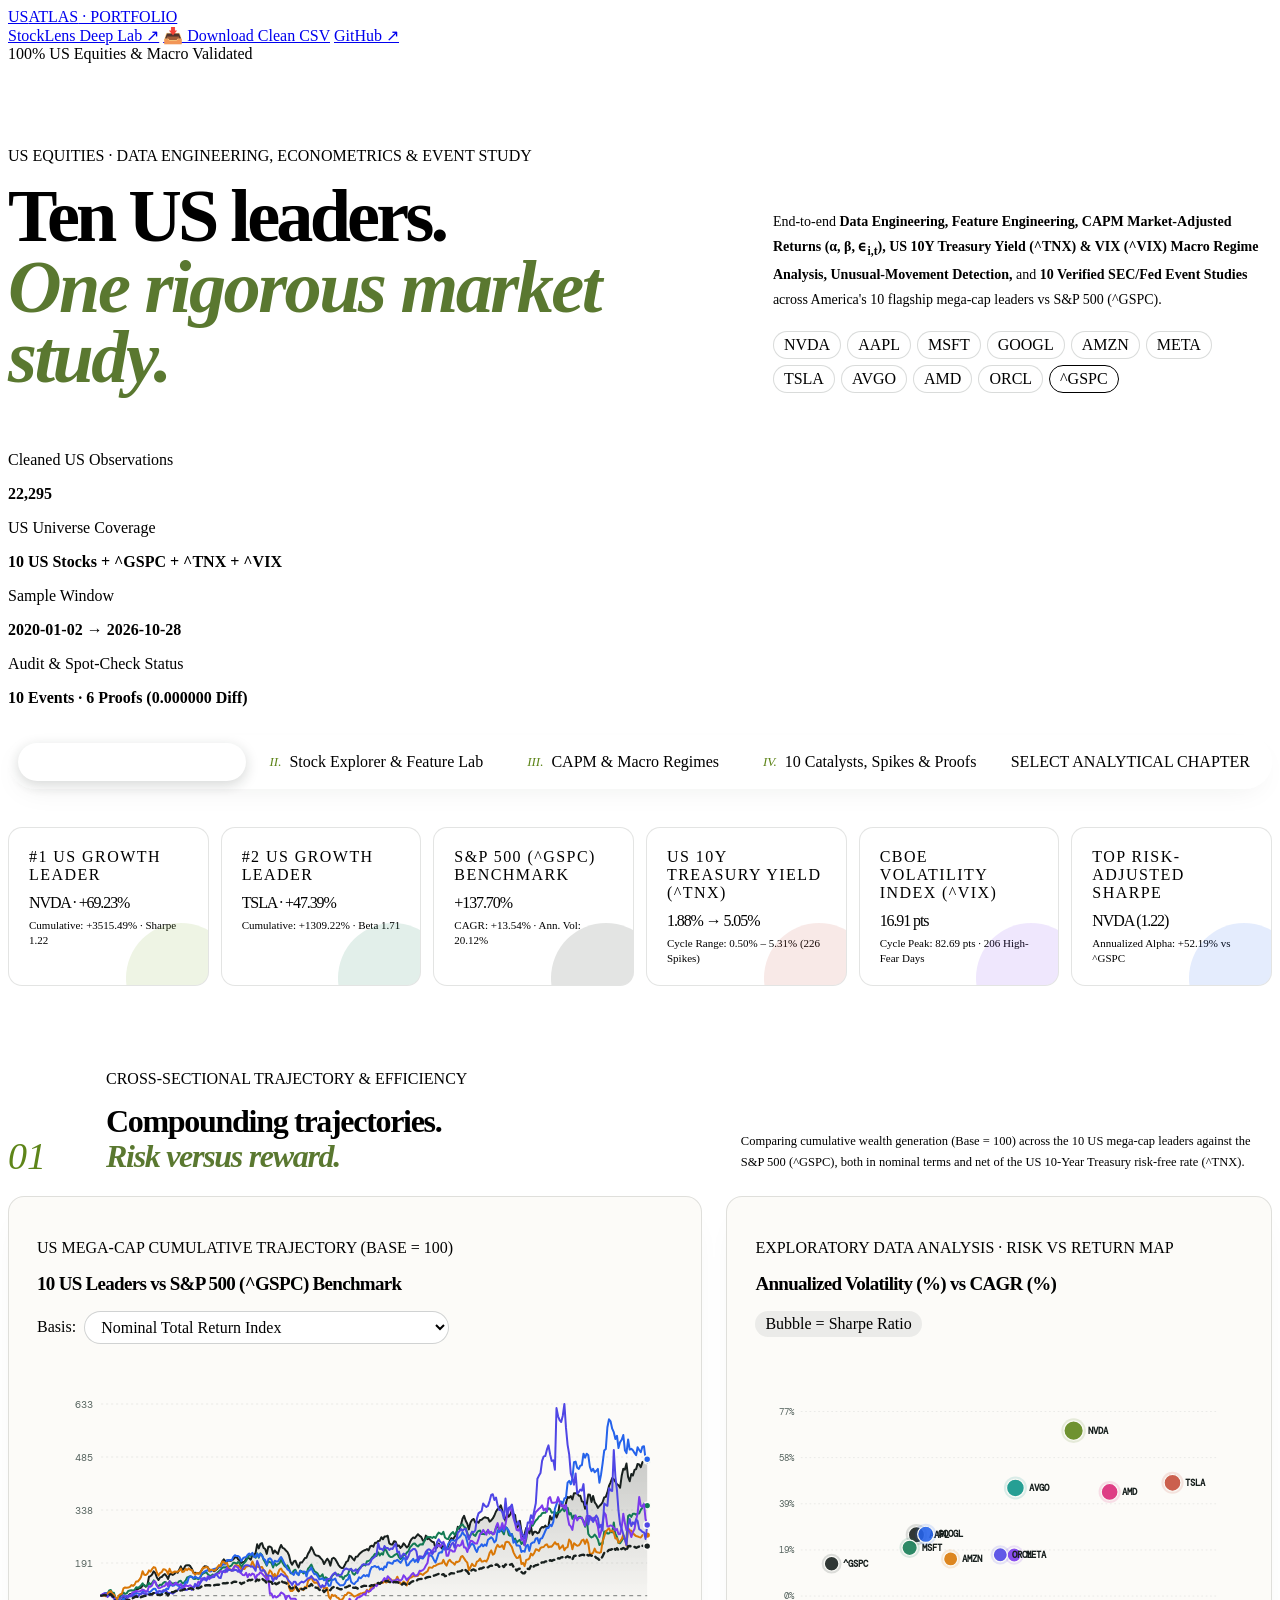
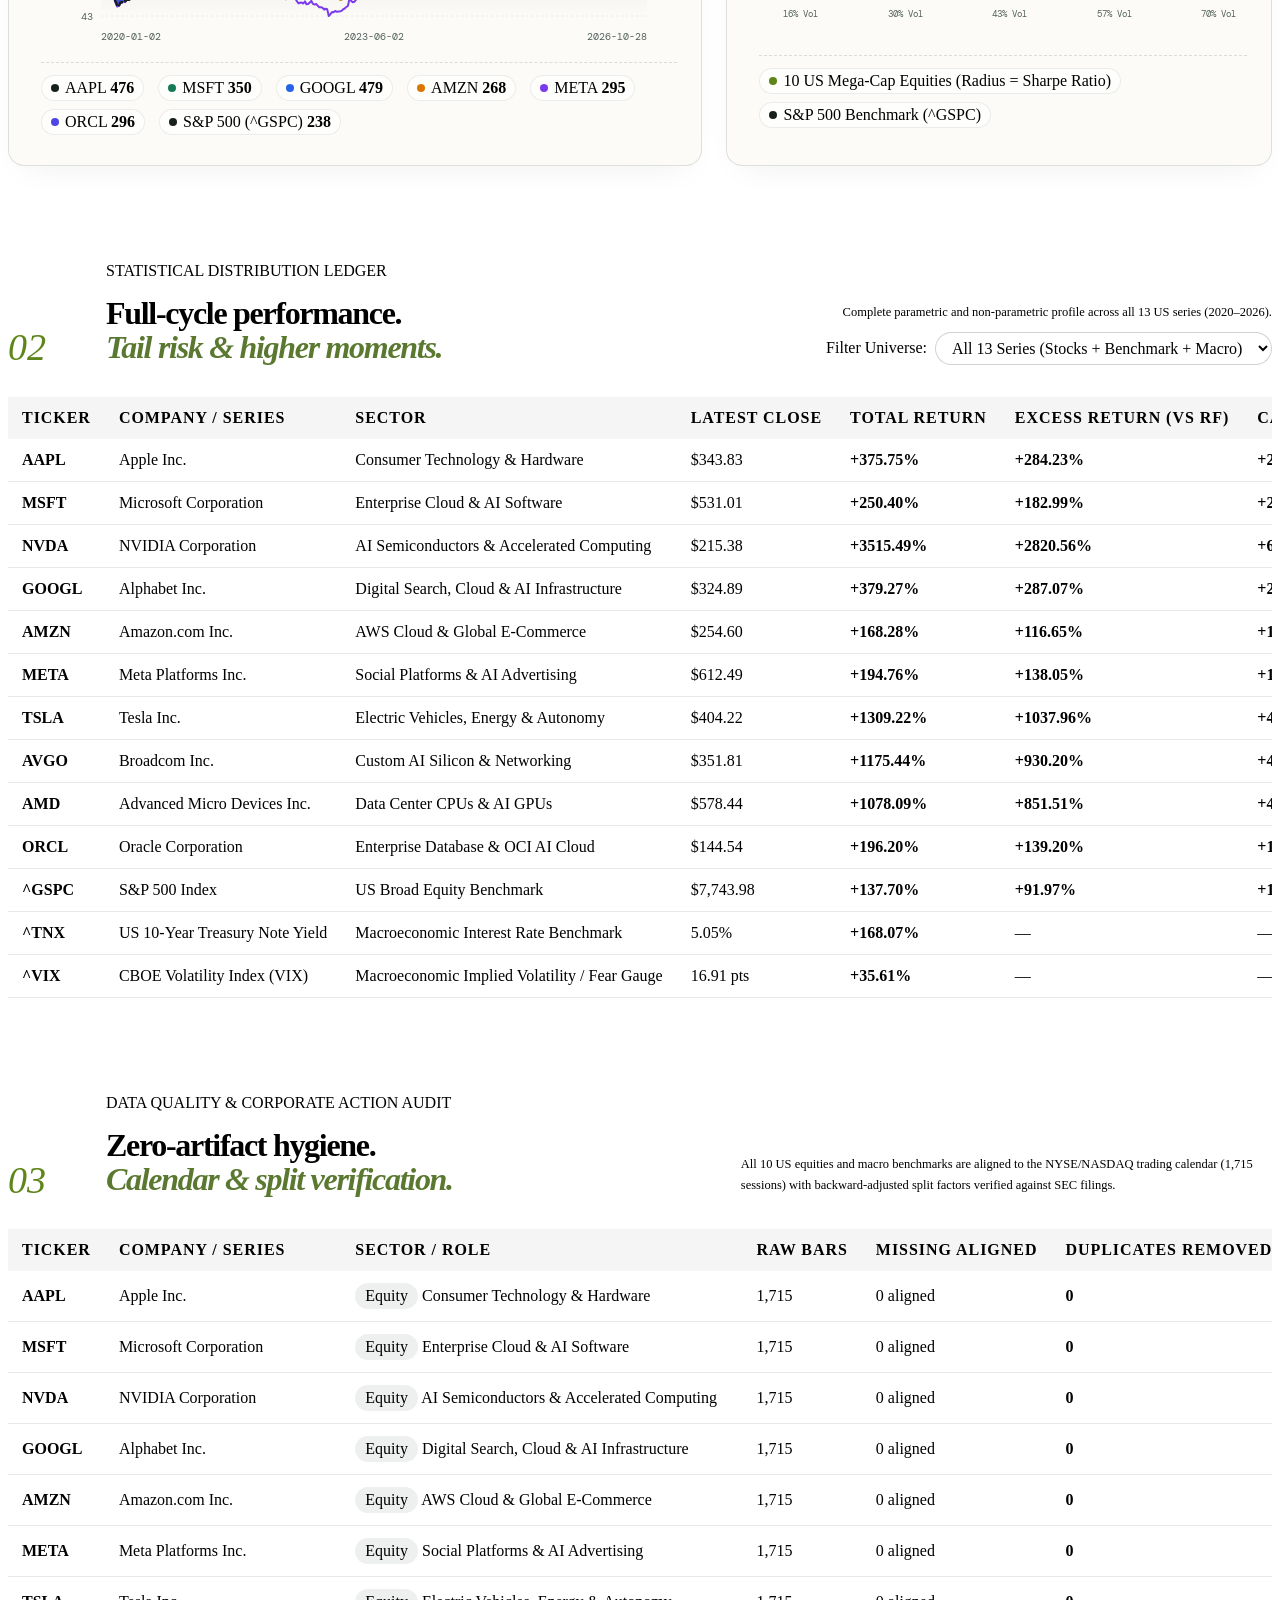
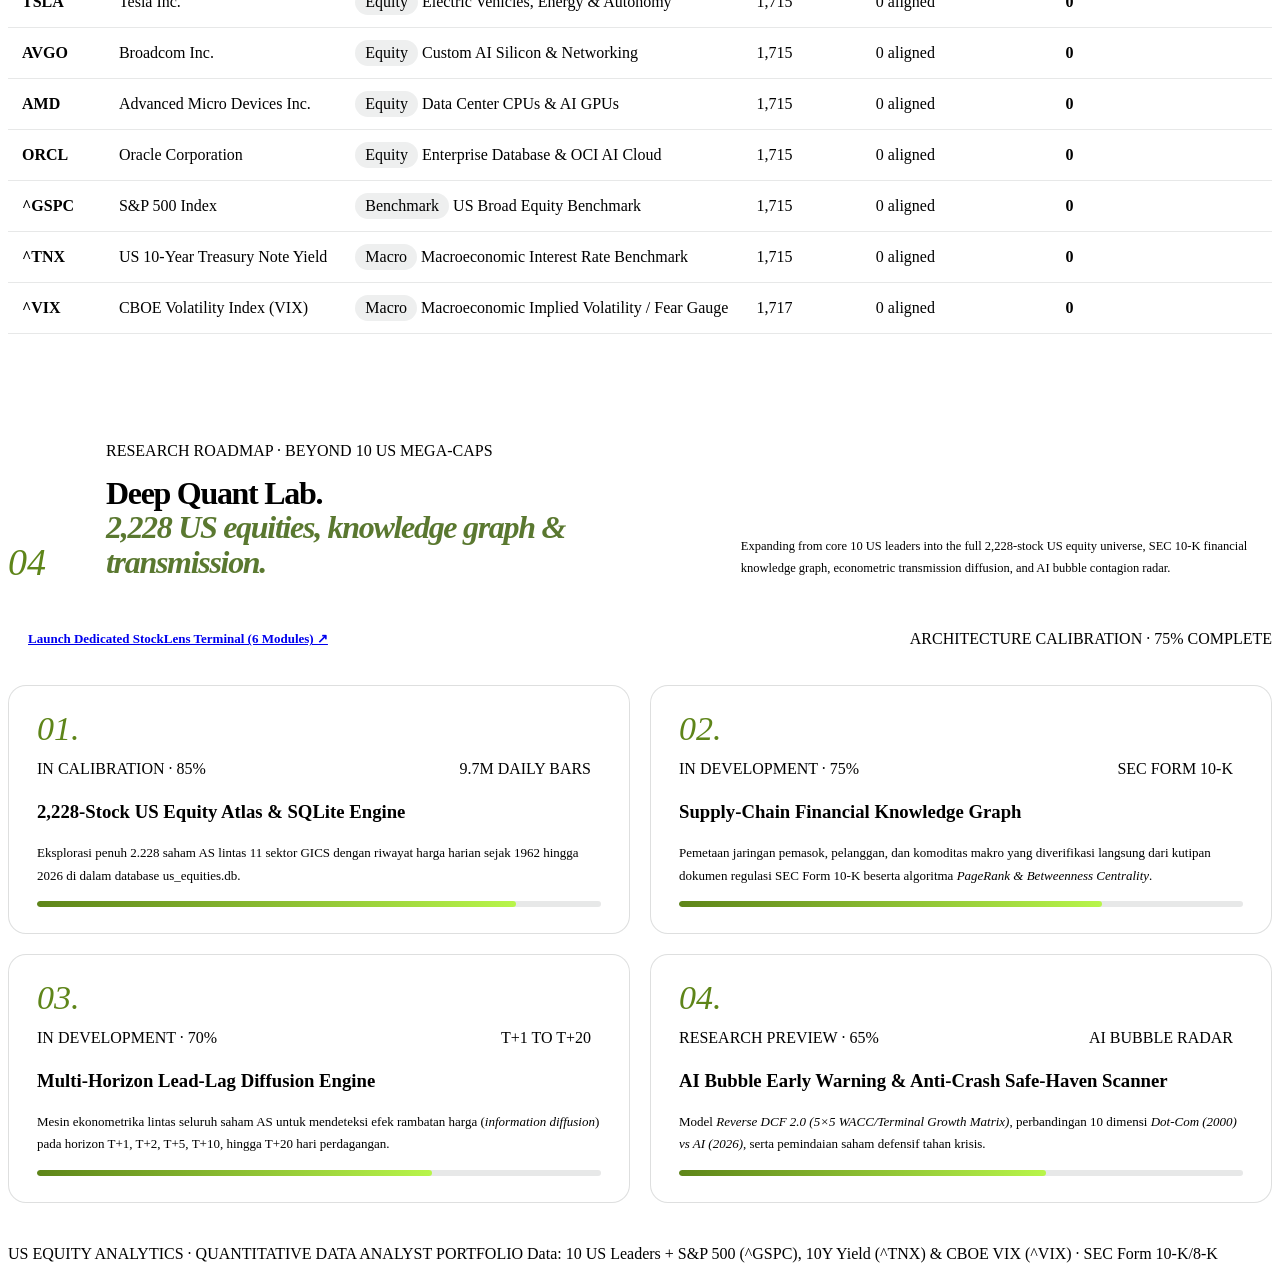
==== portfolio/index.html @ ea4b9288 "feat(web): separate websites into dedicated portfolio/ and stocklens/ directories" ====
<!doctype html>
<html lang="en">
  <head>
    <meta charset="UTF-8" />
    <meta name="viewport" content="width=device-width, initial-scale=1.0" />
    <meta
      name="description"
      content="US Equity Atlas · Data Analyst Portfolio: 10 US Mega-Cap Equities, S&amp;P 500 (^GSPC), US 10Y Treasury Yield (^TNX) &amp; CBOE VIX (^VIX) — Data Engineering, Feature Engineering, CAPM &amp; Macro Regimes, 10 Event Studies &amp; Mathematical Spot-Checks."
    />
    <title>US Equity Analytics · Data Analyst Portfolio</title>
    <link rel="preconnect" href="https://fonts.googleapis.com" />
    <link rel="preconnect" href="https://fonts.gstatic.com" crossorigin />
    <link
      href="https://fonts.googleapis.com/css2?family=DM+Mono:wght@400;500;700&family=Manrope:wght@400;500;600;700;800&family=Playfair+Display:ital,wght@0,600;0,700;1,600&display=swap"
      rel="stylesheet"
    />
    <link rel="icon" type="image/svg+xml" href="assets/favicon.svg" />
    <link rel="stylesheet" href="assets/analyst.css?v=3.0" />
  </head>
  <body>
    <div class="ambient ambient-one"></div>
    <div class="ambient ambient-two"></div>

    <header class="topbar shell">
      <a class="brand" href="#top" id="brand-home-link" aria-label="US Equity Analytics home">
        <span class="brand-mark"><i></i><i></i><i></i></span>
        <span>US<span>ATLAS</span> · PORTFOLIO</span>
      </a>

      <div class="topbar-actions">
        <a href="../stocklens/index.html" class="topbar-action-pill" target="_blank" title="Explore StockLens 2,200 stocks, Knowledge Graph & Quantitative Models">StockLens Deep Lab ↗</a>
        <a href="data/us_market_clean.csv" download="us_market_clean.csv" class="topbar-link" title="Download Cleaned US Equities & Macro CSV">📥 Download Clean CSV</a>
        <a href="https://github.com/Akma86/us-tech-giants-market-analytics" target="_blank" rel="noopener" class="topbar-link">GitHub ↗</a>
        <div class="market-status"><span class="pulse"></span><span id="header-status">100% US Equities &amp; Macro Validated</span></div>
      </div>
    </header>

    <main id="top" class="shell">
      <div id="section-analyst">
        <section class="analyst-hero" aria-labelledby="analyst-page-title">
          <div>
            <p class="eyebrow">US EQUITIES · DATA ENGINEERING, ECONOMETRICS &amp; EVENT STUDY</p>
            <h1 id="analyst-page-title">
              Ten US leaders.<br />
              <em>One rigorous market study.</em>
            </h1>
          </div>
          <div class="analyst-hero-right">
            <p class="analyst-hero-copy">
              End-to-end <strong>Data Engineering, Feature Engineering, CAPM Market-Adjusted Returns (&alpha;, &beta;, &varepsilon;<sub>i,t</sub>), US 10Y Treasury Yield (^TNX) &amp; VIX (^VIX) Macro Regime Analysis, Unusual-Movement Detection,</strong> and <strong>10 Verified SEC/Fed Event Studies</strong> across America's 10 flagship mega-cap leaders vs S&amp;P 500 (^GSPC).
            </p>
            <div class="hero-universe-pills" aria-label="Quick jump to stock explorer">
              <button type="button" class="hero-ticker-pill" data-jump-ticker="NVDA">NVDA</button>
              <button type="button" class="hero-ticker-pill" data-jump-ticker="AAPL">AAPL</button>
              <button type="button" class="hero-ticker-pill" data-jump-ticker="MSFT">MSFT</button>
              <button type="button" class="hero-ticker-pill" data-jump-ticker="GOOGL">GOOGL</button>
              <button type="button" class="hero-ticker-pill" data-jump-ticker="AMZN">AMZN</button>
              <button type="button" class="hero-ticker-pill" data-jump-ticker="META">META</button>
              <button type="button" class="hero-ticker-pill" data-jump-ticker="TSLA">TSLA</button>
              <button type="button" class="hero-ticker-pill" data-jump-ticker="AVGO">AVGO</button>
              <button type="button" class="hero-ticker-pill" data-jump-ticker="AMD">AMD</button>
              <button type="button" class="hero-ticker-pill" data-jump-ticker="ORCL">ORCL</button>
              <button type="button" class="hero-ticker-pill is-macro" data-jump-ticker="^GSPC">^GSPC</button>
            </div>
          </div>
        </section>

        <section class="market-strip" aria-label="Universe snapshot">
          <div>
            <p class="metric-label">Cleaned US Observations</p>
            <strong id="kpi-total-obs">22,295</strong>
          </div>
          <div>
            <p class="metric-label">US Universe Coverage</p>
            <strong>10 US Stocks + ^GSPC + ^TNX + ^VIX</strong>
          </div>
          <div>
            <p class="metric-label">Sample Window</p>
            <strong id="meta-sample-range">2020-01-02 → 2026-10-28</strong>
          </div>
          <div>
            <p class="metric-label">Audit &amp; Spot-Check Status</p>
            <strong>10 Events · 6 Proofs (0.000000 Diff)</strong>
          </div>
        </section>

        <!-- Floating Editorial Navigation Bar -->
        <nav class="analyst-nav-bar" role="tablist" aria-label="Analytical Chapters">
          <div class="analyst-nav-group">
            <button type="button" class="analyst-nav-tab is-active" data-tab="overview">
              <span class="tab-num">I.</span> Overview &amp; Data Hygiene
            </button>
            <button type="button" class="analyst-nav-tab" data-tab="explorer">
              <span class="tab-num">II.</span> Stock Explorer &amp; Feature Lab
            </button>
            <button type="button" class="analyst-nav-tab" data-tab="comparison">
              <span class="tab-num">III.</span> CAPM &amp; Macro Regimes
            </button>
            <button type="button" class="analyst-nav-tab" data-tab="events">
              <span class="tab-num">IV.</span> 10 Catalysts, Spikes &amp; Proofs
            </button>
          </div>
          <span class="eyebrow" style="padding-right: 12px;">SELECT ANALYTICAL CHAPTER</span>
        </nav>

        <!-- =============================================================== -->
        <!-- CHAPTER I: OVERVIEW & DATA ENGINEERING AUDIT                    -->
        <!-- =============================================================== -->
        <section id="tab-overview" class="tab-panel">
          <div class="kpi-row" id="overview-kpi-row"></div>

          <div class="editorial-section-head first-section">
            <span class="ed-number">01</span>
            <div>
              <p class="eyebrow">CROSS-SECTIONAL TRAJECTORY &amp; EFFICIENCY</p>
              <h2>Compounding trajectories.<br /><em>Risk versus reward.</em></h2>
            </div>
            <p class="ed-desc">
              Comparing cumulative wealth generation (Base = 100) across the 10 US mega-cap leaders against the S&amp;P 500 (^GSPC), both in nominal terms and net of the US 10-Year Treasury risk-free rate (^TNX).
            </p>
          </div>

          <div class="grid-2col">
            <div class="panel-card">
              <div class="card-header">
                <div>
                  <p class="eyebrow">US MEGA-CAP CUMULATIVE TRAJECTORY (BASE = 100)</p>
                  <h3>10 US Leaders vs S&amp;P 500 (^GSPC) Benchmark</h3>
                </div>
                <div class="control-inline">
                  <label for="ov-return-mode">Basis:</label>
                  <select id="ov-return-mode" class="custom-select-sm">
                    <option value="raw">Nominal Total Return Index</option>
                    <option value="excess">Excess Return Index (Net of 10Y Treasury Yield)</option>
                  </select>
                </div>
              </div>
              <div id="ov-cumulative-chart" class="chart-box"></div>
            </div>

            <div class="panel-card">
              <div class="card-header">
                <div>
                  <p class="eyebrow">EXPLORATORY DATA ANALYSIS · RISK VS RETURN MAP</p>
                  <h3>Annualized Volatility (%) vs CAGR (%)</h3>
                </div>
                <span class="tag-pill">Bubble = Sharpe Ratio</span>
              </div>
              <div id="ov-risk-return-chart" class="chart-box"></div>
            </div>
          </div>

          <!-- Open Editorial Section 02: Statistical Leaderboard -->
          <div class="editorial-section-head">
            <span class="ed-number">02</span>
            <div>
              <p class="eyebrow">STATISTICAL DISTRIBUTION LEDGER</p>
              <h2>Full-cycle performance.<br /><em>Tail risk &amp; higher moments.</em></h2>
            </div>
            <div style="display:flex;flex-direction:column;align-items:flex-end;gap:8px;">
              <p class="ed-desc" style="text-align:right;">
                Complete parametric and non-parametric profile across all 13 US series (2020–2026).
              </p>
              <div class="control-inline">
                <label for="ov-role-filter">Filter Universe:</label>
                <select id="ov-role-filter" class="custom-select-sm">
                  <option value="All">All 13 Series (Stocks + Benchmark + Macro)</option>
                  <option value="Equity">10 US Equities Only</option>
                  <option value="Benchmark">Benchmark &amp; Macro Only</option>
                </select>
              </div>
            </div>
          </div>

          <div class="table-wrap">
            <table class="data-table">
              <thead>
                <tr>
                  <th>Ticker</th>
                  <th>Company / Series</th>
                  <th>Sector</th>
                  <th>Latest Close</th>
                  <th>Total Return</th>
                  <th>Excess Return (vs Rf)</th>
                  <th>CAGR (Ann.)</th>
                  <th>Ann. Volatility</th>
                  <th>Sharpe Ratio</th>
                  <th>Max Drawdown</th>
                  <th>Skewness</th>
                  <th>Kurtosis</th>
                </tr>
              </thead>
              <tbody id="asset-summary-tbody"></tbody>
            </table>
          </div>

          <!-- Open Editorial Section 03: Data Hygiene & Corporate Action Audit -->
          <div class="editorial-section-head">
            <span class="ed-number">03</span>
            <div>
              <p class="eyebrow">DATA QUALITY &amp; CORPORATE ACTION AUDIT</p>
              <h2>Zero-artifact hygiene.<br /><em>Calendar &amp; split verification.</em></h2>
            </div>
            <p class="ed-desc">
              All 10 US equities and macro benchmarks are aligned to the NYSE/NASDAQ trading calendar (1,715 sessions) with backward-adjusted split factors verified against SEC filings.
            </p>
          </div>

          <div class="table-wrap">
            <table class="data-table">
              <thead>
                <tr>
                  <th>Ticker</th>
                  <th>Company / Series</th>
                  <th>Sector / Role</th>
                  <th>Raw Bars</th>
                  <th>Missing Aligned</th>
                  <th>Duplicates Removed</th>
                  <th>Clean Sessions</th>
                  <th>Sample Window</th>
                  <th>Init Split/Adj Factor</th>
                  <th>Verified Corporate Actions &amp; Split Notes</th>
                </tr>
              </thead>
              <tbody id="cleaning-audit-tbody"></tbody>
            </table>
          </div>
        </section>

        <!-- =============================================================== -->
        <!-- CHAPTER II: INTERACTIVE US STOCK EXPLORER & FEATURE LAB         -->
        <!-- =============================================================== -->
        <section id="tab-explorer" class="tab-panel" hidden>
          <div class="quant-controls-bar">
            <div class="quant-field">
              <label class="eyebrow" for="exp-ticker-select">SELECT US EQUITY / SERIES</label>
              <select id="exp-ticker-select" class="custom-select">
                <option value="NVDA">NVDA — NVIDIA Corporation</option>
                <option value="AAPL">AAPL — Apple Inc.</option>
                <option value="MSFT">MSFT — Microsoft Corporation</option>
                <option value="GOOGL">GOOGL — Alphabet Inc.</option>
                <option value="AMZN">AMZN — Amazon.com Inc.</option>
                <option value="META">META — Meta Platforms Inc.</option>
                <option value="TSLA">TSLA — Tesla Inc.</option>
                <option value="AVGO">AVGO — Broadcom Inc.</option>
                <option value="AMD">AMD — Advanced Micro Devices Inc.</option>
                <option value="ORCL">ORCL — Oracle Corporation</option>
                <option value="^GSPC">^GSPC — S&amp;P 500 Benchmark</option>
              </select>
            </div>

            <div class="quant-field">
              <label class="eyebrow" for="exp-compare-select">COMPARE AGAINST BENCHMARK / PEER</label>
              <select id="exp-compare-select" class="custom-select">
                <option value="^GSPC">^GSPC — S&amp;P 500 Index</option>
                <option value="MSFT">MSFT — Microsoft Corporation</option>
                <option value="AAPL">AAPL — Apple Inc.</option>
                <option value="NVDA">NVDA — NVIDIA Corporation</option>
                <option value="AVGO">AVGO — Broadcom Inc.</option>
                <option value="AMD">AMD — Advanced Micro Devices Inc.</option>
              </select>
            </div>

            <div class="quant-field-sm">
              <label class="eyebrow">TIME HORIZON</label>
              <div class="range-switcher" id="exp-range-pills">
                <button type="button" data-range="1Y">1Y</button>
                <button type="button" data-range="3Y">3Y</button>
                <button type="button" data-range="ALL" class="is-active">ALL (2020–2026)</button>
              </div>
            </div>
          </div>

          <div class="kpi-row" id="exp-kpi-strip"></div>

          <div class="grid-2col">
            <div class="panel-card">
              <div class="card-header">
                <div>
                  <p class="eyebrow">ENGINEERED FEATURE #1 · NORMALIZED CUMULATIVE TRAJECTORY</p>
                  <h3>Nominal Return vs Rate-Adjusted Excess Return vs Comparison</h3>
                </div>
              </div>
              <div id="exp-price-chart" class="chart-box"></div>
            </div>

            <div class="panel-card">
              <div class="card-header">
                <div>
                  <p class="eyebrow">ENGINEERED FEATURE #2 · VOLATILITY REGIME &amp; DRAWDOWN</p>
                  <h3>30-Day Rolling Annualized Volatility (%) &amp; Drawdown (%)</h3>
                </div>
              </div>
              <div id="exp-vol-chart" class="chart-box"></div>
            </div>
          </div>

          <div class="grid-2col">
            <div class="panel-card">
              <div class="card-header">
                <div>
                  <p class="eyebrow">ENGINEERED FEATURE #3 · VOLUME ANOMALY Z-SCORE</p>
                  <h3>20-Day Rolling Volume Z-Score (Institutional Spikes ≥ +2.5σ)</h3>
                </div>
              </div>
              <div id="exp-vz-chart" class="chart-box"></div>
            </div>

            <div class="panel-card">
              <div class="card-header">
                <div>
                  <p class="eyebrow">US EQUITY &amp; MACRO CORRELATION MATRIX (13&times;13)</p>
                  <h3>Daily Co-Movement Across 10 US Stocks, S&amp;P 500, ^TNX &amp; ^VIX</h3>
                </div>
              </div>
              <div id="exp-corr-matrix" class="table-wrap" style="max-height: 315px; margin-top: 0;"></div>
            </div>
          </div>
        </section>

        <!-- =============================================================== -->
        <!-- CHAPTER III: MARKET-ADJUSTED RETURNS (CAPM) & US MACRO          -->
        <!-- =============================================================== -->
        <section id="tab-comparison" class="tab-panel" hidden>
          <div class="editorial-section-head first-section">
            <span class="ed-number">01</span>
            <div>
              <p class="eyebrow">SINGLE-INDEX CAPM DECOMPOSITION</p>
              <h2>Market beta vs firm alpha.<br /><em>Idiosyncratic residual isolation.</em></h2>
            </div>
            <div style="display:flex;flex-direction:column;align-items:flex-end;gap:8px;">
              <p class="ed-desc" style="text-align:right;">
                Separating S&amp;P 500 systematic exposure (&beta;<sub>i</sub> R<sub>m,t</sub><sup>e</sup>) from firm-specific abnormal compounding (&alpha;<sub>i</sub> + &varepsilon;<sub>i,t</sub>).
              </p>
              <div class="control-inline">
                <label for="capm-stock-select">Inspect Trajectory:</label>
                <select id="capm-stock-select" class="custom-select-sm">
                  <option value="NVDA">NVDA (vs S&amp;P 500)</option>
                  <option value="AAPL">AAPL (vs S&amp;P 500)</option>
                  <option value="MSFT">MSFT (vs S&amp;P 500)</option>
                  <option value="META">META (vs S&amp;P 500)</option>
                  <option value="AVGO">AVGO (vs S&amp;P 500)</option>
                  <option value="GOOGL">GOOGL (vs S&amp;P 500)</option>
                  <option value="AMZN">AMZN (vs S&amp;P 500)</option>
                  <option value="TSLA">TSLA (vs S&amp;P 500)</option>
                  <option value="AMD">AMD (vs S&amp;P 500)</option>
                  <option value="ORCL">ORCL (vs S&amp;P 500)</option>
                </select>
              </div>
            </div>
          </div>

          <div class="grid-2col" style="align-items: start;">
            <div class="panel-card">
              <div id="capm-residual-chart" class="chart-box"></div>
            </div>
            <div class="table-wrap" style="margin-top: 0;">
              <table class="data-table">
                <thead>
                  <tr>
                    <th>Ticker</th>
                    <th>Benchmark</th>
                    <th>Beta (&beta;<sub>i</sub>)</th>
                    <th>Ann. Alpha (&alpha;<sub>i</sub>)</th>
                    <th>R<sup>2</sup></th>
                    <th>Idio. Vol (&sigma;<sub>&varepsilon;</sub>)</th>
                    <th>Info Ratio</th>
                    <th>Raw Return</th>
                    <th>Market-Adj Residual</th>
                  </tr>
                </thead>
                <tbody id="capm-table-tbody"></tbody>
              </table>
            </div>
          </div>

          <div class="editorial-section-head">
            <span class="ed-number">02</span>
            <div>
              <p class="eyebrow">US MACROECONOMIC REGIME TRANSMISSION (^TNX &amp; ^VIX)</p>
              <h2>Discount rate shocks.<br /><em>Treasury yields &amp; volatility regimes.</em></h2>
            </div>
            <div>
              <span class="tag-pill" id="macro-fx-badge" style="margin-bottom:8px;">US 10Y Yield (^TNX): 1.88% &rarr; 4.25%</span>
              <p class="ed-desc" id="macro-narrative-text"></p>
            </div>
          </div>

          <div class="grid-2col-equal">
            <div class="panel-card">
              <h4 class="subchart-title">S&amp;P 500 (^GSPC) vs US 10-Year Treasury Yield (^TNX) &amp; CBOE VIX (^VIX)</h4>
              <div id="macro-fx-chart" class="chart-box"></div>
            </div>
            <div class="panel-card">
              <h4 class="subchart-title">60-Day Rolling Correlation: S&amp;P 500 Returns vs &Delta;10Y Yield &amp; &Delta;VIX</h4>
              <div id="macro-rolling-corr-chart" class="chart-box"></div>
            </div>
          </div>

          <div class="table-wrap">
            <table class="data-table">
              <thead>
                <tr>
                  <th>Ticker</th>
                  <th>Company / Index</th>
                  <th>Sector</th>
                  <th>Corr vs &Delta;10Y Yield</th>
                  <th>Corr vs &Delta;VIX</th>
                  <th>Avg Return on Yield Spike (&ge; +6 bps)</th>
                  <th>Avg Return on Yield Relief (&le; &minus;6 bps)</th>
                  <th>Avg Return in High VIX (&ge; 28)</th>
                  <th>Nominal Cum Return</th>
                  <th>Rate-Adjusted Excess Return</th>
                </tr>
              </thead>
              <tbody id="macro-regime-tbody"></tbody>
            </table>
          </div>
        </section>

        <!-- =============================================================== -->
        <!-- CHAPTER IV: 10 VERIFIED CATALYSTS, ANOMALIES & PROOFS           -->
        <!-- =============================================================== -->
        <section id="tab-events" class="tab-panel" hidden>
          <div class="editorial-section-head first-section">
            <span class="ed-number">01</span>
            <div>
              <p class="eyebrow">EVENT INVESTIGATION &amp; ABNORMAL RETURN ATTRIBUTION</p>
              <h2>Ten defining catalysts.<br /><em>SEC filings &amp; FOMC shocks.</em></h2>
            </div>
            <p class="ed-desc">
              Manually verified historical catalysts across our 10 US mega-caps and the S&amp;P 500, quantifying exact T<sub>0</sub> abnormal returns and 5-day Cumulative Abnormal Returns (CAR).
            </p>
          </div>

          <div class="events-grid" id="verified-events-grid"></div>

          <div class="editorial-section-head">
            <span class="ed-number">02</span>
            <div>
              <p class="eyebrow">AUTOMATED UNUSUAL-MOVEMENT DETECTION ENGINE</p>
              <h2>Extreme tail events.<br /><em>|Z<sub>ret</sub>| &ge; 3.1&sigma; &amp; Z<sub>vol</sub> &ge; 3.4&sigma; spikes.</em></h2>
            </div>
            <div style="display:flex;flex-direction:column;align-items:flex-end;gap:8px;">
              <p class="ed-desc" style="text-align:right;">
                Algorithmic detection of multi-sigma return breakouts, selloffs, and institutional volume surges.
              </p>
              <div class="control-inline">
                <label for="anom-ticker-filter">Filter US Ticker:</label>
                <select id="anom-ticker-filter" class="custom-select-sm">
                  <option value="All">All 10 US Equities (Top 45 Anomalies)</option>
                  <option value="NVDA">NVDA</option>
                  <option value="META">META</option>
                  <option value="TSLA">TSLA</option>
                  <option value="AAPL">AAPL</option>
                  <option value="MSFT">MSFT</option>
                  <option value="AMZN">AMZN</option>
                  <option value="GOOGL">GOOGL</option>
                  <option value="AVGO">AVGO</option>
                  <option value="AMD">AMD</option>
                  <option value="ORCL">ORCL</option>
                </select>
              </div>
            </div>
          </div>

          <div class="table-wrap">
            <table class="data-table">
              <thead>
                <tr>
                  <th>Rank</th>
                  <th>Date</th>
                  <th>Ticker</th>
                  <th>Company</th>
                  <th>Close Price</th>
                  <th>1-Day Return (%)</th>
                  <th>Return Z-Score (60D)</th>
                  <th>Volume Z-Score (20D)</th>
                  <th>S&amp;P 500 Return</th>
                  <th>Anomaly Classification</th>
                </tr>
              </thead>
              <tbody id="anomalies-tbody"></tbody>
            </table>
          </div>

          <div class="editorial-section-head">
            <span class="ed-number">03</span>
            <div>
              <p class="eyebrow">ANALYTICAL VALIDATION &amp; MATHEMATICAL SPOT-CHECK AUDIT</p>
              <h2>Closed-form verification.<br /><em>Zero numerical discrepancy.</em></h2>
            </div>
            <p class="ed-desc">
              Every engineered feature and econometric claim is audited step-by-step against closed-form formulas on raw price observations.
            </p>
          </div>

          <div class="table-wrap">
            <table class="data-table">
              <thead>
                <tr>
                  <th>Check ID</th>
                  <th>Analytical Metric</th>
                  <th>Ticker &amp; Date</th>
                  <th>Closed-Form Mathematical Formula</th>
                  <th>Raw Dataset Inputs</th>
                  <th>Manual Calculation</th>
                  <th>Pipeline Output</th>
                  <th>Abs Difference</th>
                  <th>Audit Status</th>
                </tr>
              </thead>
              <tbody id="spot-check-tbody"></tbody>
            </table>
          </div>
        </section>
      </div>

      <!-- ===================================================================== -->
      <!-- DEEP QUANT & AI CONTAGION LAB (COMING SOON + EXPERIMENTAL PREVIEW)    -->
      <!-- ===================================================================== -->
        
        <!-- ===================================================================== -->
        <!-- RESEARCH ROADMAP & DEEP QUANT TERMINAL PREVIEW                         -->
        <!-- ===================================================================== -->
        <section id="roadmap" class="analyst-view-panel" style="margin-top: 56px;">
          <div class="editorial-section-head">
            <span class="ed-number">04</span>
            <div>
              <p class="eyebrow">RESEARCH ROADMAP · BEYOND 10 US MEGA-CAPS</p>
              <h2>Deep Quant Lab.<br /><em>2,228 US equities, knowledge graph &amp; transmission.</em></h2>
            </div>
            <p class="ed-desc">
              Expanding from core 10 US leaders into the full 2,228-stock US equity universe, SEC 10-K financial knowledge graph, econometric transmission diffusion, and AI bubble contagion radar.
            </p>
          </div>

          <div style="margin: 20px 0 28px 0; display: flex; flex-wrap: wrap; align-items: center; justify-content: space-between; gap: 14px;">
            <a href="../stocklens/index.html" class="topbar-action-pill" target="_blank" style="padding: 10px 20px; font-size: 13px; font-weight: 700;">
              Launch Dedicated StockLens Terminal (6 Modules) ↗
            </a>
            <span class="eyebrow">ARCHITECTURE CALIBRATION · 75% COMPLETE</span>
          </div>

          <div class="wip-roadmap-grid">
          <article class="wip-card">
            <span class="wip-card-num">01.</span>
            <div class="syl-header">
              <span class="eyebrow">IN CALIBRATION · 85%</span>
              <span class="syl-badge">9.7M DAILY BARS</span>
            </div>
            <h3>2,228-Stock US Equity Atlas &amp; SQLite Engine</h3>
            <p class="card-desc" style="margin-bottom:0;">
              Eksplorasi penuh 2.228 saham AS lintas 11 sektor GICS dengan riwayat harga harian sejak 1962 hingga 2026 di dalam database us_equities.db.
            </p>
            <div class="wip-bar"><div class="wip-bar-fill" style="width: 85%;"></div></div>
          </article>

          <article class="wip-card">
            <span class="wip-card-num">02.</span>
            <div class="syl-header">
              <span class="eyebrow">IN DEVELOPMENT · 75%</span>
              <span class="syl-badge">SEC FORM 10-K</span>
            </div>
            <h3>Supply-Chain Financial Knowledge Graph</h3>
            <p class="card-desc" style="margin-bottom:0;">
              Pemetaan jaringan pemasok, pelanggan, dan komoditas makro yang diverifikasi langsung dari kutipan dokumen regulasi SEC Form 10-K beserta algoritma <em>PageRank &amp; Betweenness Centrality</em>.
            </p>
            <div class="wip-bar"><div class="wip-bar-fill" style="width: 75%;"></div></div>
          </article>

          <article class="wip-card">
            <span class="wip-card-num">03.</span>
            <div class="syl-header">
              <span class="eyebrow">IN DEVELOPMENT · 70%</span>
              <span class="syl-badge">T+1 TO T+20</span>
            </div>
            <h3>Multi-Horizon Lead-Lag Diffusion Engine</h3>
            <p class="card-desc" style="margin-bottom:0;">
              Mesin ekonometrika lintas seluruh saham AS untuk mendeteksi efek rambatan harga (<em>information diffusion</em>) pada horizon T+1, T+2, T+5, T+10, hingga T+20 hari perdagangan.
            </p>
            <div class="wip-bar"><div class="wip-bar-fill" style="width: 70%;"></div></div>
          </article>

          <article class="wip-card">
            <span class="wip-card-num">04.</span>
            <div class="syl-header">
              <span class="eyebrow">RESEARCH PREVIEW · 65%</span>
              <span class="syl-badge">AI BUBBLE RADAR</span>
            </div>
            <h3>AI Bubble Early Warning &amp; Anti-Crash Safe-Haven Scanner</h3>
            <p class="card-desc" style="margin-bottom:0;">
              Model <em>Reverse DCF 2.0 (5&times;5 WACC/Terminal Growth Matrix)</em>, perbandingan 10 dimensi <em>Dot-Com (2000) vs AI (2026)</em>, serta pemindaian saham defensif tahan krisis.
            </p>
            <div class="wip-bar"><div class="wip-bar-fill" style="width: 65%;"></div></div>
          </article>
        </div>
        </section>

      </div>
    </main>

    <footer class="shell footer">
      <span>US EQUITY ANALYTICS · QUANTITATIVE DATA ANALYST PORTFOLIO</span>
      <span id="footer-source">Data: 10 US Leaders + S&amp;P 500 (^GSPC), 10Y Yield (^TNX) &amp; CBOE VIX (^VIX) · SEC Form 10-K/8-K</span>
    </footer>

    <script src="assets/analyst.js?v=3.0"></script>
  </body>
</html>
---- portfolio/assets/analyst.css ----
/* =========================================================================
   US EQUITY ATLAS · EDITORIAL & QUANTITATIVE DESIGN SYSTEM (ANALYST SUITE)
   Crafted with open editorial rhythm, asymmetric balance, and tactile depth
   ========================================================================= */

/* Refined Pill Mode Switcher in Topbar */
.mode-switcher {
  display: inline-flex;
  align-items: center;
  gap: 4px;
  padding: 4px;
  background: rgba(24, 32, 30, 0.055);
  border: 1px solid rgba(24, 32, 30, 0.14);
  border-radius: 999px;
  backdrop-filter: blur(10px);
}

.mode-btn {
  display: inline-flex;
  align-items: center;
  gap: 8px;
  padding: 8px 18px;
  border: 0;
  border-radius: 999px;
  background: transparent;
  color: var(--ink-soft);
  font: 600 11px var(--mono);
  letter-spacing: 0.02em;
  cursor: pointer;
  transition: all 0.22s cubic-bezier(0.16, 1, 0.3, 1);
}

.mode-btn:hover {
  color: var(--ink);
  background: rgba(255, 255, 255, 0.6);
}

.mode-btn.is-active {
  background: var(--ink);
  color: #f9f9f4;
  box-shadow: 0 6px 18px rgba(24, 32, 30, 0.18);
}

.mode-badge-wip {
  padding: 2px 7px;
  border-radius: 999px;
  background: var(--lime);
  color: var(--ink);
  font: 700 9px var(--mono);
  letter-spacing: 0.06em;
}

/* =========================================================================
   EDITORIAL HERO & FLOATING TICKER RIBBON
   ========================================================================= */
.analyst-hero {
  padding: 68px 0 42px;
  display: grid;
  grid-template-columns: 1.25fr 0.95fr;
  align-items: end;
  gap: 48px;
  position: relative;
}

.analyst-hero h1 {
  margin: 12px 0 0;
  font-size: clamp(44px, 5.8vw, 78px);
  line-height: 0.95;
  letter-spacing: -3.8px;
  font-weight: 700;
  color: var(--ink);
}

.analyst-hero h1 em {
  font-family: var(--display);
  font-weight: 600;
  font-style: italic;
  color: #5a7830;
  letter-spacing: -2.5px;
}

.analyst-hero-right {
  display: flex;
  flex-direction: column;
  gap: 18px;
  padding-left: 26px;
  border-left: 2px solid var(--ink);
}

.analyst-hero-copy {
  margin: 0;
  color: var(--ink-soft);
  font-size: 14px;
  line-height: 1.78;
}

.hero-universe-pills {
  display: flex;
  flex-wrap: wrap;
  gap: 6px;
}

.hero-ticker-pill {
  display: inline-flex;
  align-items: center;
  gap: 5px;
  padding: 4px 10px;
  border-radius: 999px;
  border: 1px solid rgba(24, 32, 30, 0.16);
  background: rgba(255, 255, 255, 0.55);
  font: 700 10px var(--mono);
  color: var(--ink);
  transition: all 0.16s ease;
}

.hero-ticker-pill:hover {
  background: var(--lime);
  border-color: var(--ink);
  transform: translateY(-1px);
}

.hero-ticker-pill.is-macro {
  background: var(--ink);
  color: var(--lime);
  border-color: var(--ink);
}

/* =========================================================================
   FLOATING NAVIGATION PILL BAR
   ========================================================================= */
.analyst-nav-bar {
  display: flex;
  align-items: center;
  justify-content: space-between;
  flex-wrap: wrap;
  gap: 12px;
  margin: 28px 0 38px;
  padding: 8px 10px;
  background: rgba(255, 255, 255, 0.55);
  backdrop-filter: blur(12px);
  border: 1px solid var(--line);
  border-radius: 999px;
  box-shadow: 0 10px 30px -12px rgba(24, 32, 30, 0.08);
}

.analyst-nav-group {
  display: flex;
  flex-wrap: wrap;
  gap: 4px;
}

.analyst-nav-tab {
  display: inline-flex;
  align-items: center;
  gap: 8px;
  padding: 10px 20px;
  border: 0;
  border-radius: 999px;
  background: transparent;
  color: var(--ink-soft);
  font: 600 11px var(--mono);
  cursor: pointer;
  white-space: nowrap;
  transition: all 0.2s cubic-bezier(0.16, 1, 0.3, 1);
}

.analyst-nav-tab .tab-num {
  font-family: var(--display);
  font-style: italic;
  font-size: 13px;
  color: #5e8519;
}

.analyst-nav-tab:hover {
  color: var(--ink);
  background: rgba(24, 32, 30, 0.06);
}

.analyst-nav-tab.is-active {
  background: var(--ink);
  color: #ffffff;
  box-shadow: 0 4px 14px rgba(24, 32, 30, 0.18);
}

.analyst-nav-tab.is-active .tab-num {
  color: var(--lime);
}

/* =========================================================================
   OPEN EDITORIAL SECTION HEADERS (NO BOXY WRAPPERS)
   ========================================================================= */
.editorial-section-head {
  display: grid;
  grid-template-columns: 74px 1.15fr 1fr;
  align-items: end;
  gap: 24px;
  padding: 36px 0 22px;
  border-top: 1px solid var(--ink);
  margin-top: 44px;
}

.editorial-section-head.first-section {
  margin-top: 8px;
}

.ed-number {
  font-family: var(--display);
  font-style: italic;
  font-size: 38px;
  line-height: 0.9;
  color: #5e8519;
}

.editorial-section-head h2 {
  margin: 6px 0 0;
  font-size: clamp(24px, 2.6vw, 32px);
  line-height: 1.08;
  letter-spacing: -1.3px;
  font-weight: 700;
}

.editorial-section-head h2 em {
  font-family: var(--display);
  font-weight: 600;
  font-style: italic;
  color: #5a7830;
}

.ed-desc {
  margin: 0;
  color: var(--ink-soft);
  font-size: 12.5px;
  line-height: 1.72;
}

/* =========================================================================
   SPOTLIGHT METRIC STRIP (ORGANIC CARDS WITH RADIAL GLOW)
   ========================================================================= */
.kpi-row {
  display: grid;
  grid-template-columns: repeat(auto-fit, minmax(195px, 1fr));
  gap: 12px;
  margin-bottom: 32px;
}

.kpi-card {
  position: relative;
  overflow: hidden;
  border: 1px solid rgba(24, 32, 30, 0.12);
  border-radius: 14px;
  background: rgba(255, 255, 255, 0.62);
  backdrop-filter: blur(8px);
  padding: 20px 20px 18px;
  transition: transform 0.22s ease, box-shadow 0.22s ease, background 0.22s ease;
}

.kpi-card:hover {
  background: #fbfbf7;
  transform: translateY(-4px);
  box-shadow: 0 16px 32px -12px rgba(24, 32, 30, 0.12);
}

.kpi-card::after {
  content: "";
  position: absolute;
  right: -28px;
  bottom: -48px;
  width: 110px;
  height: 110px;
  border-radius: 50%;
  background: var(--kpi-glow, #76a721);
  opacity: 0.12;
  pointer-events: none;
}

.kpi-card .kpi-label {
  display: block;
  color: var(--ink-soft);
  font: 600 9.5px var(--mono);
  letter-spacing: 0.09em;
  text-transform: uppercase;
  margin-bottom: 10px;
}

.kpi-card .kpi-val {
  display: block;
  font: 700 21px var(--mono);
  letter-spacing: -1.1px;
  margin-bottom: 6px;
}

.kpi-card .kpi-sub {
  display: block;
  color: var(--ink-soft);
  font-size: 11px;
  line-height: 1.45;
}

/* =========================================================================
   ASYMMETRIC EDITORIAL CANVASES & CHART SHOWCASES
   ========================================================================= */
.grid-2col {
  display: grid;
  grid-template-columns: 1.12fr 0.88fr;
  gap: 24px;
  margin-bottom: 28px;
}

.grid-2col-equal {
  display: grid;
  grid-template-columns: repeat(2, minmax(0, 1fr));
  gap: 24px;
  margin-bottom: 28px;
}

.panel-card {
  position: relative;
  border: 1px solid rgba(24, 32, 30, 0.13);
  border-radius: 16px;
  background: rgba(251, 250, 246, 0.78);
  backdrop-filter: blur(10px);
  padding: 26px 28px;
  margin-bottom: 24px;
  box-shadow: 0 14px 34px -18px rgba(24, 32, 30, 0.09);
}

.grid-2col > .panel-card,
.grid-2col-equal > .panel-card {
  margin-bottom: 0;
}

.card-header {
  display: flex;
  align-items: flex-end;
  justify-content: space-between;
  gap: 16px;
  padding-bottom: 16px;
  margin-bottom: 18px;
  border-bottom: 1px solid var(--line);
  flex-wrap: wrap;
}

.card-header h3 {
  margin: 6px 0 0;
  font-size: 19px;
  letter-spacing: -0.7px;
  font-weight: 700;
}

.card-desc {
  margin: 0 0 18px;
  color: var(--ink-soft);
  font-size: 13px;
  line-height: 1.75;
  max-width: 880px;
}

.subchart-title {
  margin: 0 0 10px;
  font: 700 11.5px var(--mono);
  letter-spacing: 0.03em;
  text-transform: uppercase;
  color: var(--ink-soft);
}

.control-inline {
  display: flex;
  align-items: center;
  gap: 8px;
  font: 600 10.5px var(--mono);
  color: var(--ink-soft);
}

.custom-select,
.custom-select-sm {
  padding: 8px 14px;
  border: 1px solid rgba(24, 32, 30, 0.2);
  border-radius: 999px;
  background: #ffffff;
  font: 600 11px var(--mono);
  color: var(--ink);
  outline: 0;
  cursor: pointer;
  transition: border-color 0.16s, box-shadow 0.16s;
}

.custom-select:hover,
.custom-select-sm:hover {
  border-color: var(--ink);
}

.custom-select-sm {
  padding: 6px 12px;
}

/* Interactive Control Bar */
.quant-controls-bar {
  display: flex;
  flex-wrap: wrap;
  align-items: flex-end;
  gap: 18px;
  padding: 20px 26px;
  border: 1px solid rgba(24, 32, 30, 0.14);
  border-radius: 16px;
  background: rgba(255, 255, 255, 0.66);
  backdrop-filter: blur(10px);
  margin-bottom: 24px;
}

.quant-field {
  display: flex;
  flex-direction: column;
  gap: 7px;
  flex: 1;
  min-width: 220px;
}

.quant-field-sm {
  display: flex;
  flex-direction: column;
  gap: 7px;
}

.range-switcher {
  display: inline-flex;
  align-items: center;
  gap: 4px;
  background: rgba(24, 32, 30, 0.06);
  border: 1px solid var(--line);
  border-radius: 999px;
  padding: 3px;
}

.range-switcher button {
  padding: 6px 13px;
  border: 0;
  border-radius: 999px;
  background: transparent;
  color: var(--ink-soft);
  cursor: pointer;
  font: 600 10px var(--mono);
  transition: all 0.16s;
}

.range-switcher button:hover {
  color: var(--ink);
}

.range-switcher button.is-active {
  background: var(--lime);
  color: var(--ink);
  font-weight: 700;
  box-shadow: 0 2px 8px rgba(122, 175, 24, 0.25);
}

/* Badges & Pills */
.badge-verified {
  display: inline-flex;
  align-items: center;
  gap: 5px;
  padding: 5px 12px;
  border-radius: 999px;
  background: rgba(20, 123, 84, 0.12);
  color: var(--positive);
  font: 700 10px var(--mono);
}

.tag-pill {
  display: inline-flex;
  align-items: center;
  padding: 4px 10px;
  border-radius: 999px;
  background: rgba(24, 32, 30, 0.07);
  color: var(--ink);
  font: 700 10px var(--mono);
}

/* Open Chart Canvas */
.chart-box {
  width: 100%;
  min-height: 280px;
  padding: 8px 4px 4px;
  position: relative;
}

.chart-legend {
  display: flex;
  flex-wrap: wrap;
  gap: 8px 14px;
  margin-top: 12px;
  padding-top: 12px;
  border-top: 1px dashed rgba(24, 32, 30, 0.14);
  font: 500 10.5px var(--mono);
  color: var(--ink-soft);
}

.legend-item {
  display: inline-flex;
  align-items: center;
  gap: 6px;
  padding: 3px 9px;
  border-radius: 999px;
  background: rgba(255, 255, 255, 0.65);
  border: 1px solid rgba(24, 32, 30, 0.08);
}

.legend-swatch {
  width: 8px;
  height: 8px;
  border-radius: 50%;
  display: inline-block;
}

/* =========================================================================
   EDITORIAL DATA LEDGERS (CLEAN HAIRLINE TABLES, NOT BOXY GRIDS)
   ========================================================================= */
.table-wrap {
  overflow-x: auto;
  margin-top: 10px;
  border-top: 2px solid var(--ink);
  border-bottom: 1px solid var(--ink);
  border-left: 0;
  border-right: 0;
  border-radius: 0;
  background: transparent;
}

.data-table {
  width: 100%;
  border-collapse: collapse;
  text-align: left;
  font: 11px var(--mono);
}

.data-table th {
  padding: 12px 14px;
  background: rgba(24, 32, 30, 0.045);
  color: var(--ink);
  font-weight: 700;
  text-transform: uppercase;
  letter-spacing: 0.06em;
  border-bottom: 1px solid var(--ink);
  white-space: nowrap;
}

.data-table td {
  padding: 12px 14px;
  border-bottom: 1px solid rgba(24, 32, 30, 0.1);
  color: var(--ink);
  white-space: nowrap;
}

.data-table tbody tr {
  transition: background 0.14s ease;
}

.data-table tbody tr:hover td {
  background: rgba(184, 245, 74, 0.16);
}

.pos,
.positive {
  color: var(--positive) !important;
  font-weight: 700;
}

.neg,
.negative {
  color: var(--negative) !important;
  font-weight: 700;
}

.mono {
  font-family: var(--mono);
}

/* =========================================================================
   EDITORIAL EVENT TIMELINE & CATALYST SHOWCASE (10 US EVENTS)
   ========================================================================= */
.events-grid {
  display: grid;
  grid-template-columns: repeat(2, minmax(0, 1fr));
  gap: 20px;
  margin-bottom: 32px;
}

.event-card {
  position: relative;
  overflow: hidden;
  border: 1px solid rgba(24, 32, 30, 0.14);
  border-radius: 16px;
  background: rgba(255, 255, 255, 0.72);
  backdrop-filter: blur(8px);
  padding: 22px 24px;
  display: flex;
  flex-direction: column;
  gap: 12px;
  transition: transform 0.2s ease, box-shadow 0.2s ease;
}

.event-card:hover {
  transform: translateY(-3px);
  box-shadow: 0 18px 34px -14px rgba(24, 32, 30, 0.12);
  background: #ffffff;
}

.event-top {
  display: flex;
  align-items: center;
  justify-content: space-between;
  gap: 10px;
  flex-wrap: wrap;
}

.event-num-wrap {
  display: inline-flex;
  align-items: baseline;
  gap: 10px;
}

.event-serif-num {
  font-family: var(--display);
  font-style: italic;
  font-size: 26px;
  line-height: 1;
  color: #5e8519;
}

.event-id-badge {
  padding: 3px 10px;
  border-radius: 999px;
  background: var(--ink);
  color: #ffffff;
  font: 700 10px var(--mono);
}

.event-title {
  font-size: 16px;
  font-weight: 700;
  line-height: 1.3;
  letter-spacing: -0.4px;
  color: var(--ink);
}

.event-desc {
  margin: 0;
  padding-left: 12px;
  border-left: 2px solid #76a721;
  font-size: 12.5px;
  line-height: 1.65;
  color: var(--ink-soft);
}

.event-metrics {
  display: grid;
  grid-template-columns: repeat(4, 1fr);
  gap: 10px;
  padding: 12px 14px;
  background: rgba(242, 241, 235, 0.75);
  border-radius: 12px;
}

.event-metric-item span {
  display: block;
  font: 600 9px var(--mono);
  color: var(--ink-soft);
  margin-bottom: 3px;
}

.event-metric-item strong {
  font: 700 13px var(--mono);
}

.event-source {
  font: 500 10px var(--mono);
  color: var(--ink-soft);
  display: flex;
  align-items: center;
  justify-content: space-between;
}

/* =========================================================================
   DEEP QUANT LAB (ARCHITECTURAL ROADMAP & EXPERIMENTAL PREVIEW)
   ========================================================================= */
.wip-cta-bar {
  display: flex;
  align-items: center;
  justify-content: space-between;
  flex-wrap: wrap;
  gap: 16px;
  padding: 20px 26px;
  border-radius: 16px;
  background: var(--ink);
  color: #f9f9f4;
  margin-bottom: 28px;
}

.wip-cta-bar .eyebrow {
  color: var(--lime);
}

.btn-primary {
  padding: 11px 22px;
  border: 0;
  border-radius: 999px;
  background: var(--lime);
  color: var(--ink);
  font: 700 11px var(--mono);
  cursor: pointer;
  letter-spacing: 0.03em;
  transition: all 0.18s ease;
}

.btn-primary:hover {
  background: #ffffff;
  transform: translateY(-1px);
}

.btn-ghost-light {
  padding: 11px 20px;
  border: 1px solid rgba(255, 255, 255, 0.28);
  border-radius: 999px;
  background: rgba(255, 255, 255, 0.08);
  color: #ffffff;
  font: 600 11px var(--mono);
  cursor: pointer;
  transition: all 0.18s ease;
}

.btn-ghost-light:hover {
  background: rgba(255, 255, 255, 0.18);
  border-color: #ffffff;
}

.wip-roadmap-grid {
  display: grid;
  grid-template-columns: repeat(2, minmax(0, 1fr));
  gap: 20px;
  margin-bottom: 42px;
}

.wip-card {
  position: relative;
  overflow: hidden;
  border: 1px solid rgba(24, 32, 30, 0.14);
  border-radius: 18px;
  background: rgba(255, 255, 255, 0.68);
  padding: 26px 28px;
  transition: transform 0.2s ease, box-shadow 0.2s ease;
}

.wip-card:hover {
  transform: translateY(-3px);
  box-shadow: 0 18px 36px -14px rgba(24, 32, 30, 0.12);
}

.wip-card-num {
  font-family: var(--display);
  font-style: italic;
  font-size: 34px;
  line-height: 1;
  color: #5e8519;
  margin-bottom: 10px;
  display: block;
}

.syl-header {
  display: flex;
  align-items: center;
  justify-content: space-between;
  gap: 8px;
  margin-bottom: 10px;
}

.syl-badge {
  padding: 4px 10px;
  border-radius: 999px;
  background: var(--lime);
  color: var(--ink);
  font: 700 9.5px var(--mono);
}

.wip-bar {
  width: 100%;
  height: 6px;
  background: rgba(24, 32, 30, 0.1);
  border-radius: 999px;
  overflow: hidden;
  margin-top: 14px;
}

.wip-bar-fill {
  height: 100%;
  background: linear-gradient(90deg, #5e8519, #b8f54a);
  border-radius: 999px;
}

@media (max-width: 980px) {
  .analyst-hero,
  .editorial-section-head,
  .grid-2col,
  .grid-2col-equal,
  .events-grid,
  .wip-roadmap-grid {
    grid-template-columns: 1fr;
  }
  .analyst-hero-right {
    padding-left: 0;
    border-left: 0;
    border-top: 1px solid var(--line);
    padding-top: 16px;
  }
  .analyst-nav-bar {
    border-radius: 16px;
  }
}
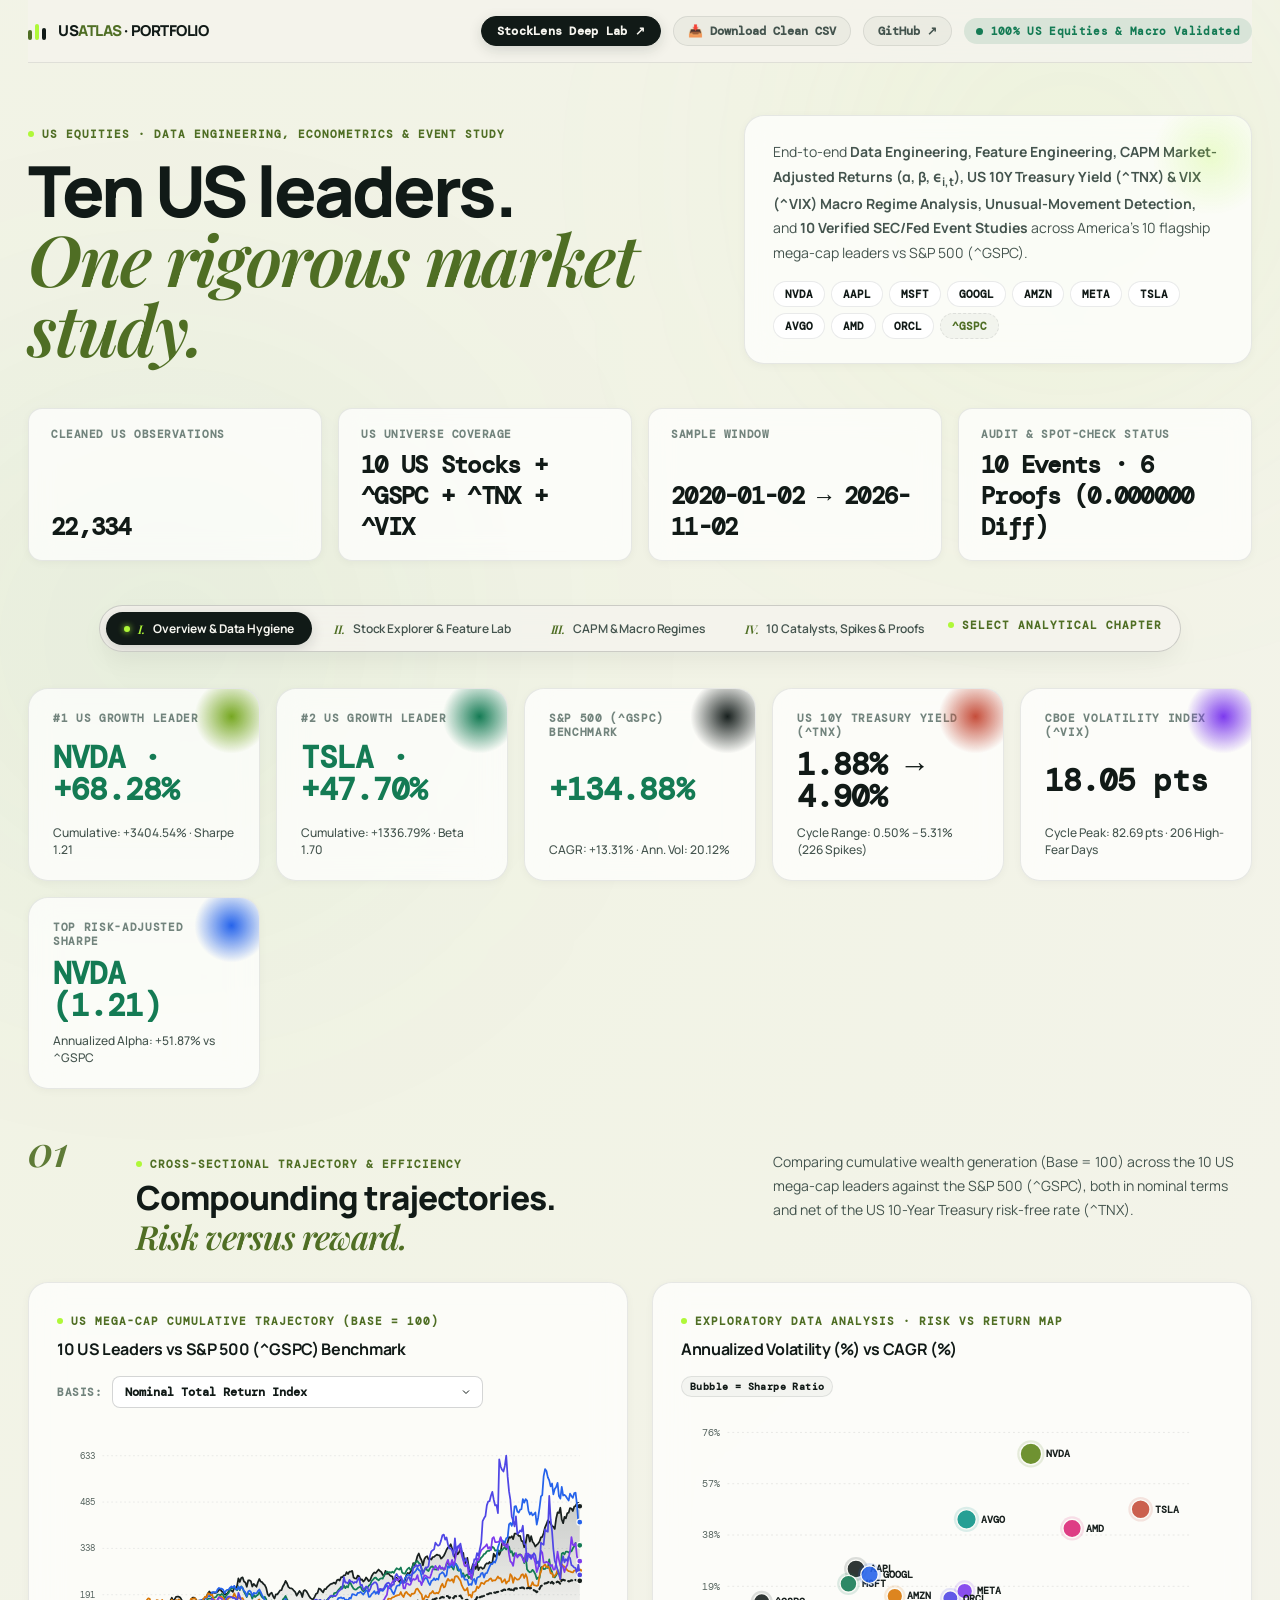
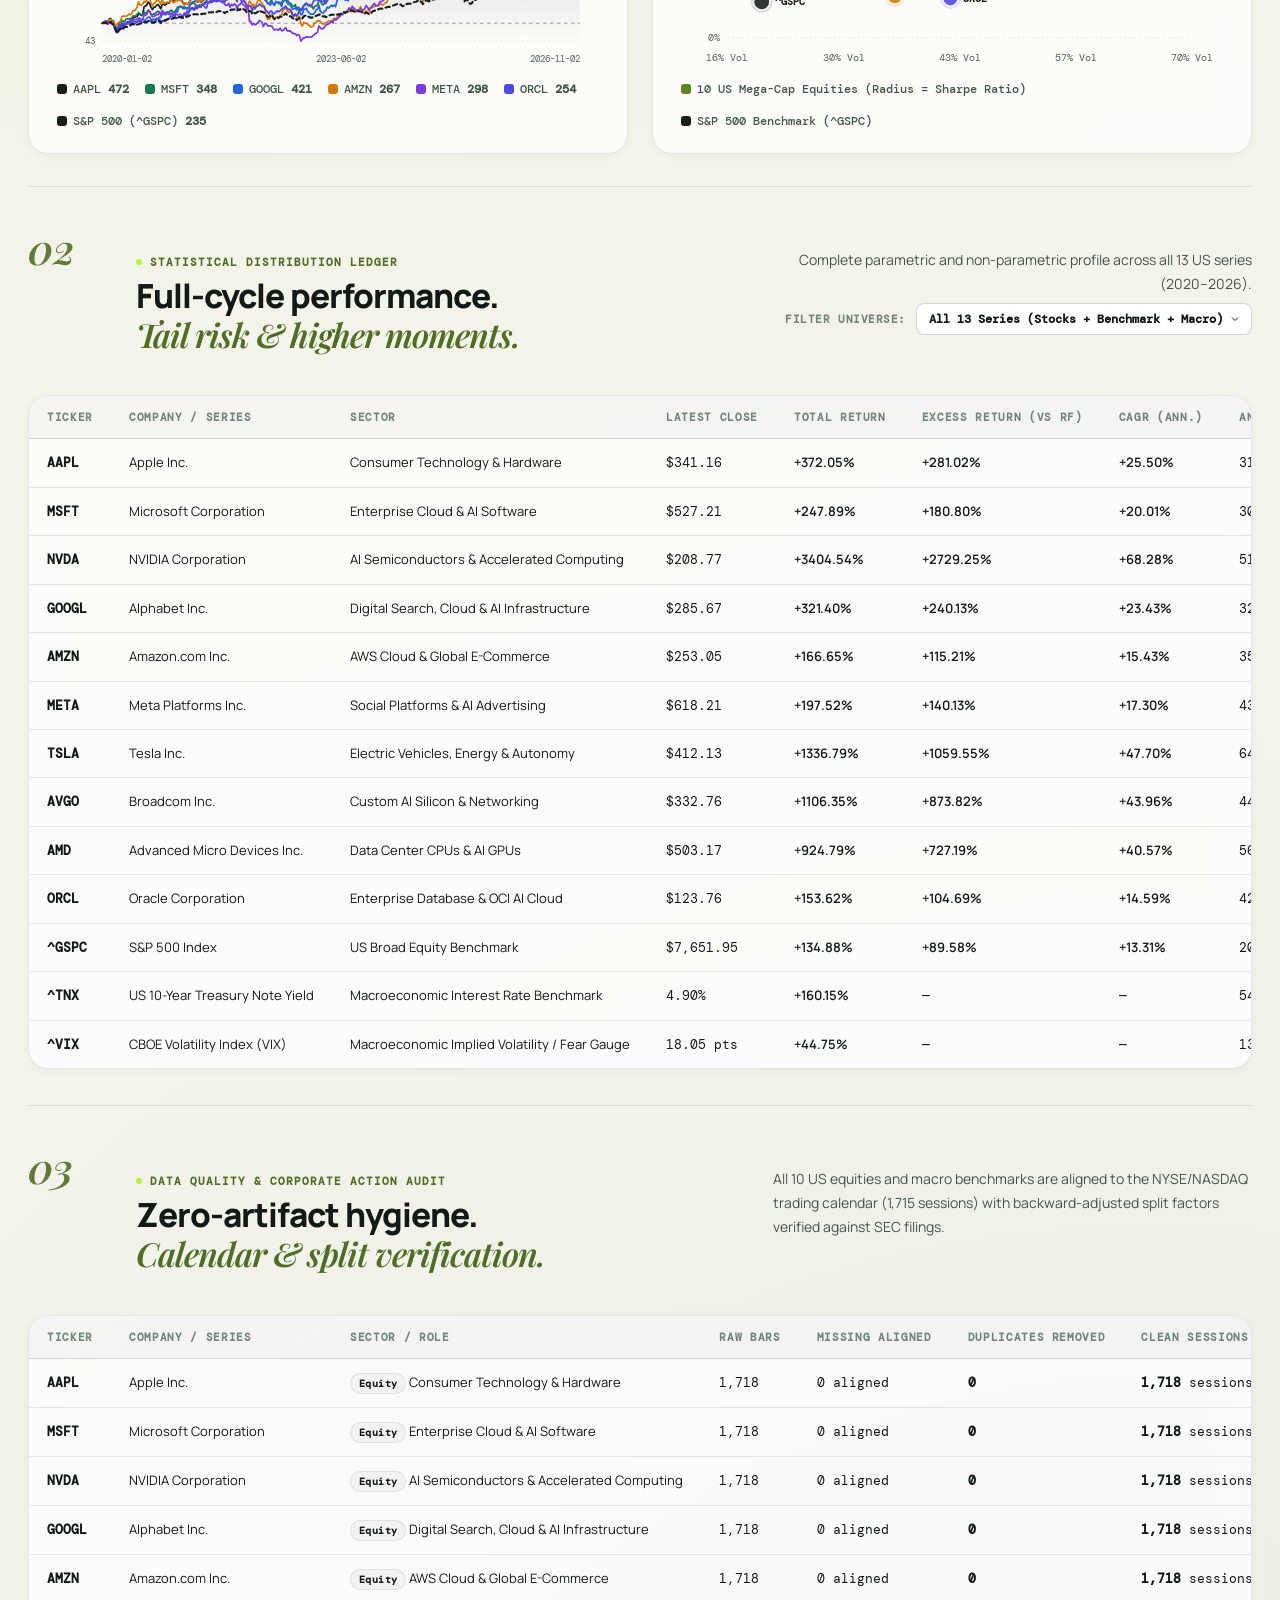
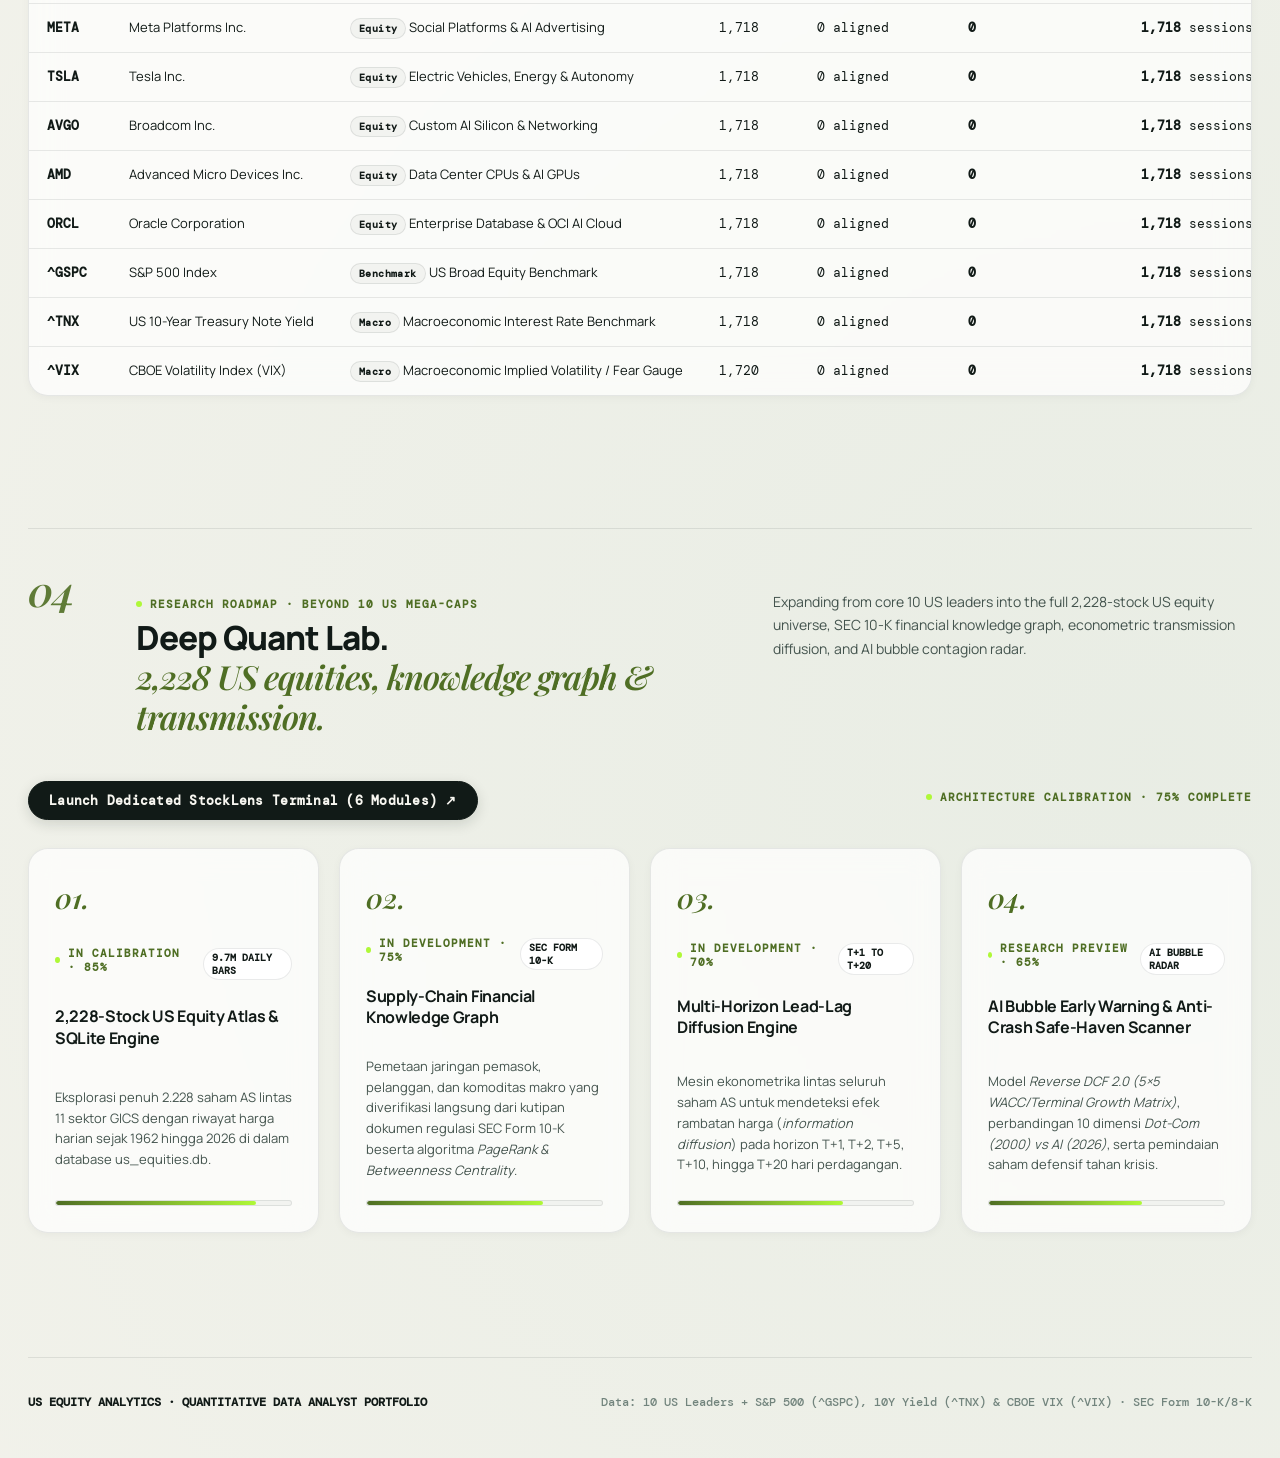
==== commit c9ae729b: "feat(data): fetch full IPO-to-present prices, complete financial statements, earnings history, and i" ====
--- a/portfolio/index.html
+++ b/portfolio/index.html
@@ -68,7 +68,7 @@
         <section class="market-strip" aria-label="Universe snapshot">
           <div>
             <p class="metric-label">Cleaned US Observations</p>
-            <strong id="kpi-total-obs">22,295</strong>
+            <strong id="kpi-total-obs">22,334</strong>
           </div>
           <div>
             <p class="metric-label">US Universe Coverage</p>
@@ -76,7 +76,7 @@
           </div>
           <div>
             <p class="metric-label">Sample Window</p>
-            <strong id="meta-sample-range">2020-01-02 → 2026-10-28</strong>
+            <strong id="meta-sample-range">2020-01-02 → 2026-11-02</strong>
           </div>
           <div>
             <p class="metric-label">Audit &amp; Spot-Check Status</p>
--- a/portfolio/assets/analyst.css
+++ b/portfolio/assets/analyst.css
@@ -1,60 +1,274 @@
 /* =========================================================================
-   US EQUITY ATLAS · EDITORIAL & QUANTITATIVE DESIGN SYSTEM (ANALYST SUITE)
-   Crafted with open editorial rhythm, asymmetric balance, and tactile depth
+   US EQUITY ATLAS · EDITORIAL QUANTITATIVE DESIGN SYSTEM
+   Theme: Institutional Research Publication (Warm Paper, Carbon Ink & Electric Lime)
+   Typography: Playfair Display (Serif), Manrope (Neo-Grotesque), DM Mono (Tabular)
    ========================================================================= */
 
-/* Refined Pill Mode Switcher in Topbar */
-.mode-switcher {
-  display: inline-flex;
-  align-items: center;
-  gap: 4px;
-  padding: 4px;
-  background: rgba(24, 32, 30, 0.055);
-  border: 1px solid rgba(24, 32, 30, 0.14);
+@import url("https://fonts.googleapis.com/css2?family=DM+Mono:ital,wght@0,400;0,500;1,400;1,500&family=Manrope:wght@400;500;600;700;800&family=Playfair+Display:ital,wght@0,600;0,700;1,600;1,700&display=swap");
+
+/* --- ROOT DESIGN TOKENS --- */
+:root {
+  --ink: #111a17;
+  --ink-soft: #44544e;
+  --ink-muted: #72847d;
+  --paper: #f4f3ec;
+  --paper-card: rgba(255, 255, 255, 0.72);
+  --paper-card-hover: rgba(255, 255, 255, 0.95);
+  --paper-subtle: rgba(17, 26, 23, 0.035);
+  --line: rgba(17, 26, 23, 0.09);
+  --line-strong: rgba(17, 26, 23, 0.18);
+  --lime: #aff838;
+  --lime-soft: rgba(175, 248, 56, 0.22);
+  --lime-glow: rgba(175, 248, 56, 0.45);
+  --emerald: #147b54;
+  --emerald-soft: rgba(20, 123, 84, 0.12);
+  --crimson: #c5432d;
+  --crimson-soft: rgba(197, 67, 45, 0.12);
+  --olive: #4f6e24;
+  --mono: "DM Mono", ui-monospace, SFMono-Regular, Menlo, monospace;
+  --sans: "Manrope", -apple-system, BlinkMacSystemFont, "Segoe UI", sans-serif;
+  --display: "Playfair Display", Georgia, serif;
+  --radius-sm: 8px;
+  --radius-md: 14px;
+  --radius-lg: 20px;
+  --radius-pill: 999px;
+  --shadow-sm: 0 2px 8px rgba(17, 26, 23, 0.04);
+  --shadow-md: 0 10px 28px -6px rgba(17, 26, 23, 0.08);
+  --shadow-lg: 0 24px 56px -12px rgba(17, 26, 23, 0.12);
+  --transition: all 0.22s cubic-bezier(0.16, 1, 0.3, 1);
+}
+
+/* --- RESET & FOUNDATION --- */
+*, *::before, *::after {
+  box-sizing: border-box;
+}
+
+[hidden] {
+  display: none !important;
+}
+
+html {
+  scroll-behavior: smooth;
+  -webkit-font-smoothing: antialiased;
+  -moz-osx-font-smoothing: grayscale;
+}
+
+body {
+  margin: 0;
+  min-width: 320px;
+  color: var(--ink);
+  background-color: var(--paper);
+  background-image: 
+    radial-gradient(circle at 10% 15%, rgba(175, 248, 56, 0.05) 0%, transparent 45%),
+    radial-gradient(circle at 90% 85%, rgba(20, 123, 84, 0.05) 0%, transparent 45%);
+  font-family: var(--sans);
+  font-size: 15px;
+  line-height: 1.65;
+  overflow-x: hidden;
+}
+
+button, input, select {
+  font: inherit;
+  color: inherit;
+}
+
+button {
+  cursor: pointer;
+  border: 0;
+  background: transparent;
+}
+
+a {
+  color: inherit;
+  text-decoration: none;
+}
+
+/* --- AMBIENT GLOWING ORBS --- */
+.ambient {
+  position: fixed;
+  z-index: -1;
+  pointer-events: none;
+  border-radius: 50%;
+  filter: blur(140px);
+}
+
+.ambient-one {
+  top: -120px;
+  right: -80px;
+  width: 580px;
+  height: 580px;
+  background: radial-gradient(circle, rgba(175, 248, 56, 0.18) 0%, transparent 70%);
+}
+
+.ambient-two {
+  top: 35%;
+  left: -160px;
+  width: 650px;
+  height: 650px;
+  background: radial-gradient(circle, rgba(20, 123, 84, 0.1) 0%, transparent 70%);
+}
+
+/* --- CONTAINER SHELL --- */
+.shell {
+  width: min(1260px, calc(100% - 56px));
+  margin-inline: auto;
+}
+
+@media (max-width: 768px) {
+  .shell {
+    width: calc(100% - 32px);
+  }
+}
+
+/* --- TOPBAR & HEADER --- */
+.topbar {
+  display: flex;
+  align-items: center;
+  justify-content: space-between;
+  gap: 20px;
+  padding: 16px 0;
+  border-bottom: 1px solid var(--line);
+  position: sticky;
+  top: 0;
+  z-index: 100;
+  background: rgba(244, 243, 236, 0.88);
+  backdrop-filter: blur(20px);
+  -webkit-backdrop-filter: blur(20px);
+}
+
+.brand {
+  display: inline-flex;
+  align-items: center;
+  gap: 12px;
+  font-weight: 800;
+  letter-spacing: -0.03em;
+  font-size: 15px;
+  color: var(--ink);
+}
+
+.brand-mark {
+  display: inline-flex;
+  gap: 3px;
+  height: 18px;
+  align-items: flex-end;
+}
+
+.brand-mark i {
+  display: inline-block;
+  width: 4px;
   border-radius: 999px;
-  backdrop-filter: blur(10px);
-}
-
-.mode-btn {
+  background: var(--ink);
+  transition: var(--transition);
+}
+
+.brand-mark i:nth-child(1) { height: 10px; background: var(--olive); }
+.brand-mark i:nth-child(2) { height: 16px; background: var(--lime); }
+.brand-mark i:nth-child(3) { height: 12px; background: var(--ink); }
+
+.brand span span {
+  color: var(--olive);
+}
+
+.topbar-actions {
+  display: inline-flex;
+  align-items: center;
+  gap: 12px;
+  flex-wrap: wrap;
+}
+
+.topbar-link {
+  display: inline-flex;
+  align-items: center;
+  gap: 6px;
+  padding: 6px 14px;
+  border-radius: var(--radius-pill);
+  font: 600 12px var(--mono);
+  color: var(--ink-soft);
+  background: var(--paper-subtle);
+  border: 1px solid var(--line);
+  transition: var(--transition);
+}
+
+.topbar-link:hover {
+  color: var(--ink);
+  background: #ffffff;
+  border-color: var(--line-strong);
+  box-shadow: var(--shadow-sm);
+}
+
+.topbar-action-pill {
+  display: inline-flex;
+  align-items: center;
+  gap: 6px;
+  padding: 6px 15px;
+  border-radius: var(--radius-pill);
+  background: var(--ink);
+  color: #f7f6f0 !important;
+  font: 700 12px var(--mono);
+  letter-spacing: 0.02em;
+  border: 1px solid var(--ink);
+  box-shadow: 0 4px 14px rgba(17, 26, 23, 0.14);
+  transition: var(--transition);
+}
+
+.topbar-action-pill:hover {
+  background: var(--olive);
+  border-color: var(--olive);
+  transform: translateY(-1px);
+  box-shadow: 0 6px 18px rgba(79, 110, 36, 0.28);
+}
+
+.market-status {
   display: inline-flex;
   align-items: center;
   gap: 8px;
-  padding: 8px 18px;
-  border: 0;
-  border-radius: 999px;
-  background: transparent;
-  color: var(--ink-soft);
-  font: 600 11px var(--mono);
-  letter-spacing: 0.02em;
-  cursor: pointer;
-  transition: all 0.22s cubic-bezier(0.16, 1, 0.3, 1);
-}
-
-.mode-btn:hover {
-  color: var(--ink);
-  background: rgba(255, 255, 255, 0.6);
-}
-
-.mode-btn.is-active {
-  background: var(--ink);
-  color: #f9f9f4;
-  box-shadow: 0 6px 18px rgba(24, 32, 30, 0.18);
-}
-
-.mode-badge-wip {
-  padding: 2px 7px;
-  border-radius: 999px;
+  padding: 6px 12px;
+  border-radius: var(--radius-pill);
+  background: var(--emerald-soft);
+  color: var(--emerald);
+  font: 700 11px var(--mono);
+  letter-spacing: 0.03em;
+}
+
+.pulse {
+  width: 7px;
+  height: 7px;
+  border-radius: 50%;
+  background: var(--emerald);
+  box-shadow: 0 0 0 0 rgba(20, 123, 84, 0.6);
+  animation: pulse-ring 2.4s infinite cubic-bezier(0.4, 0, 0.6, 1);
+}
+
+@keyframes pulse-ring {
+  0% { box-shadow: 0 0 0 0 rgba(20, 123, 84, 0.6); }
+  70% { box-shadow: 0 0 0 7px rgba(20, 123, 84, 0); }
+  100% { box-shadow: 0 0 0 0 rgba(20, 123, 84, 0); }
+}
+
+/* --- TYPOGRAPHY & EYEBROW --- */
+.eyebrow {
+  display: inline-flex;
+  align-items: center;
+  gap: 8px;
+  margin: 0 0 8px 0;
+  font: 700 11px var(--mono);
+  letter-spacing: 0.09em;
+  text-transform: uppercase;
+  color: var(--olive);
+}
+
+.eyebrow::before {
+  content: "";
+  display: inline-block;
+  width: 6px;
+  height: 6px;
+  border-radius: 50%;
   background: var(--lime);
-  color: var(--ink);
-  font: 700 9px var(--mono);
-  letter-spacing: 0.06em;
-}
-
-/* =========================================================================
-   EDITORIAL HERO & FLOATING TICKER RIBBON
-   ========================================================================= */
+}
+
+/* --- ASYMMETRIC EDITORIAL HERO --- */
 .analyst-hero {
-  padding: 68px 0 42px;
+  padding: 52px 0 32px;
   display: grid;
   grid-template-columns: 1.25fr 0.95fr;
   align-items: end;
@@ -62,12 +276,21 @@
   position: relative;
 }
 
+@media (max-width: 992px) {
+  .analyst-hero {
+    grid-template-columns: 1fr;
+    gap: 28px;
+    padding: 36px 0 20px;
+  }
+}
+
 .analyst-hero h1 {
-  margin: 12px 0 0;
-  font-size: clamp(44px, 5.8vw, 78px);
-  line-height: 0.95;
-  letter-spacing: -3.8px;
-  font-weight: 700;
+  margin: 8px 0 0;
+  font-family: var(--sans);
+  font-size: clamp(42px, 5.5vw, 74px);
+  line-height: 0.96;
+  letter-spacing: -0.04em;
+  font-weight: 800;
   color: var(--ink);
 }
 
@@ -75,23 +298,41 @@
   font-family: var(--display);
   font-weight: 600;
   font-style: italic;
-  color: #5a7830;
-  letter-spacing: -2.5px;
+  color: var(--olive);
+  letter-spacing: -0.03em;
 }
 
 .analyst-hero-right {
   display: flex;
   flex-direction: column;
-  gap: 18px;
-  padding-left: 26px;
-  border-left: 2px solid var(--ink);
+  gap: 16px;
+  padding: 24px 28px;
+  background: var(--paper-card);
+  backdrop-filter: blur(16px);
+  -webkit-backdrop-filter: blur(16px);
+  border: 1px solid var(--line);
+  border-radius: var(--radius-lg);
+  box-shadow: var(--shadow-sm);
+  position: relative;
+  overflow: hidden;
+}
+
+.analyst-hero-right::after {
+  content: "";
+  position: absolute;
+  top: -20px;
+  right: -20px;
+  width: 120px;
+  height: 120px;
+  background: radial-gradient(circle, var(--lime-soft) 0%, transparent 70%);
+  pointer-events: none;
 }
 
 .analyst-hero-copy {
   margin: 0;
   color: var(--ink-soft);
   font-size: 14px;
-  line-height: 1.78;
+  line-height: 1.75;
 }
 
 .hero-universe-pills {
@@ -103,714 +344,784 @@
 .hero-ticker-pill {
   display: inline-flex;
   align-items: center;
-  gap: 5px;
-  padding: 4px 10px;
-  border-radius: 999px;
-  border: 1px solid rgba(24, 32, 30, 0.16);
-  background: rgba(255, 255, 255, 0.55);
-  font: 700 10px var(--mono);
-  color: var(--ink);
-  transition: all 0.16s ease;
+  padding: 5px 11px;
+  border-radius: var(--radius-pill);
+  font: 700 11px var(--mono);
+  color: var(--ink);
+  background: #ffffff;
+  border: 1px solid var(--line);
+  cursor: pointer;
+  transition: var(--transition);
 }
 
 .hero-ticker-pill:hover {
-  background: var(--lime);
+  background: var(--ink);
+  color: #ffffff;
   border-color: var(--ink);
   transform: translateY(-1px);
+  box-shadow: var(--shadow-sm);
 }
 
 .hero-ticker-pill.is-macro {
+  background: var(--paper-subtle);
+  color: var(--olive);
+  border-style: dashed;
+}
+
+.hero-ticker-pill.is-macro:hover {
+  background: var(--olive);
+  color: #ffffff;
+  border-style: solid;
+}
+
+/* --- QUICK STATS SUMMARY STRIP --- */
+.market-strip {
+  display: grid;
+  grid-template-columns: repeat(4, 1fr);
+  gap: 16px;
+  margin: 12px 0 44px;
+}
+
+@media (max-width: 900px) {
+  .market-strip {
+    grid-template-columns: repeat(2, 1fr);
+  }
+}
+@media (max-width: 500px) {
+  .market-strip {
+    grid-template-columns: 1fr;
+  }
+}
+
+.market-strip > div {
+  padding: 18px 22px;
+  background: var(--paper-card);
+  backdrop-filter: blur(12px);
+  -webkit-backdrop-filter: blur(12px);
+  border: 1px solid var(--line);
+  border-radius: var(--radius-md);
+  box-shadow: var(--shadow-sm);
+  display: flex;
+  flex-direction: column;
+  justify-content: space-between;
+  gap: 8px;
+  transition: var(--transition);
+}
+
+.market-strip > div:hover {
+  background: var(--paper-card-hover);
+  border-color: var(--line-strong);
+  transform: translateY(-2px);
+  box-shadow: var(--shadow-md);
+}
+
+.metric-label {
+  margin: 0;
+  font: 600 11px var(--mono);
+  letter-spacing: 0.05em;
+  text-transform: uppercase;
+  color: var(--ink-muted);
+}
+
+.market-strip strong {
+  font: 700 24px var(--mono);
+  letter-spacing: -0.03em;
+  color: var(--ink);
+}
+
+/* --- FLOATING PILL NAVIGATION BAR --- */
+.analyst-nav-bar {
+  display: flex;
+  align-items: center;
+  justify-content: center;
+  gap: 6px;
+  padding: 6px;
+  background: rgba(244, 243, 236, 0.94);
+  border: 1px solid var(--line-strong);
+  border-radius: var(--radius-pill);
+  backdrop-filter: blur(20px);
+  -webkit-backdrop-filter: blur(20px);
+  box-shadow: var(--shadow-md);
+  margin: 0 auto 36px;
+  width: fit-content;
+  max-width: 100%;
+  overflow-x: auto;
+  position: sticky;
+  top: 68px;
+  z-index: 90;
+}
+
+.analyst-nav-group {
+  display: flex;
+  align-items: center;
+  gap: 4px;
+}
+
+.analyst-nav-tab {
+  display: inline-flex;
+  align-items: center;
+  gap: 8px;
+  padding: 8px 18px;
+  border-radius: var(--radius-pill);
+  font: 600 12px var(--sans);
+  letter-spacing: -0.01em;
+  color: var(--ink-soft);
+  white-space: nowrap;
+  transition: var(--transition);
+}
+
+.analyst-nav-tab:hover {
+  color: var(--ink);
+  background: rgba(255, 255, 255, 0.85);
+}
+
+.analyst-nav-tab.is-active {
   background: var(--ink);
-  color: var(--lime);
-  border-color: var(--ink);
-}
-
-/* =========================================================================
-   FLOATING NAVIGATION PILL BAR
-   ========================================================================= */
-.analyst-nav-bar {
-  display: flex;
-  align-items: center;
-  justify-content: space-between;
-  flex-wrap: wrap;
-  gap: 12px;
-  margin: 28px 0 38px;
-  padding: 8px 10px;
-  background: rgba(255, 255, 255, 0.55);
-  backdrop-filter: blur(12px);
-  border: 1px solid var(--line);
-  border-radius: 999px;
-  box-shadow: 0 10px 30px -12px rgba(24, 32, 30, 0.08);
-}
-
-.analyst-nav-group {
-  display: flex;
-  flex-wrap: wrap;
-  gap: 4px;
-}
-
-.analyst-nav-tab {
-  display: inline-flex;
-  align-items: center;
-  gap: 8px;
-  padding: 10px 20px;
-  border: 0;
-  border-radius: 999px;
-  background: transparent;
-  color: var(--ink-soft);
-  font: 600 11px var(--mono);
-  cursor: pointer;
-  white-space: nowrap;
-  transition: all 0.2s cubic-bezier(0.16, 1, 0.3, 1);
-}
-
-.analyst-nav-tab .tab-num {
+  color: #f7f6f0;
+  font-weight: 700;
+  box-shadow: 0 4px 14px rgba(17, 26, 23, 0.16);
+}
+
+.analyst-nav-tab.is-active::before {
+  content: "";
+  display: inline-block;
+  width: 6px;
+  height: 6px;
+  border-radius: 50%;
+  background: var(--lime);
+  box-shadow: 0 0 6px var(--lime);
+}
+
+.tab-num {
   font-family: var(--display);
   font-style: italic;
-  font-size: 13px;
-  color: #5e8519;
-}
-
-.analyst-nav-tab:hover {
-  color: var(--ink);
-  background: rgba(24, 32, 30, 0.06);
-}
-
-.analyst-nav-tab.is-active {
-  background: var(--ink);
-  color: #ffffff;
-  box-shadow: 0 4px 14px rgba(24, 32, 30, 0.18);
+  font-weight: 600;
+  color: var(--olive);
 }
 
 .analyst-nav-tab.is-active .tab-num {
   color: var(--lime);
 }
 
-/* =========================================================================
-   OPEN EDITORIAL SECTION HEADERS (NO BOXY WRAPPERS)
-   ========================================================================= */
+/* --- TAB PANELS & CROSS-FADE --- */
+.tab-panel {
+  animation: panelFade 0.28s cubic-bezier(0.16, 1, 0.3, 1);
+  padding-bottom: 40px;
+}
+
+@keyframes panelFade {
+  from { opacity: 0; transform: translateY(6px); }
+  to { opacity: 1; transform: translateY(0); }
+}
+
+/* --- OPEN EDITORIAL SECTION HEADERS --- */
 .editorial-section-head {
   display: grid;
-  grid-template-columns: 74px 1.15fr 1fr;
-  align-items: end;
-  gap: 24px;
-  padding: 36px 0 22px;
-  border-top: 1px solid var(--ink);
-  margin-top: 44px;
+  grid-template-columns: 80px 1.4fr 1.1fr;
+  align-items: baseline;
+  gap: 28px;
+  padding: 40px 0 24px;
+  border-top: 1px solid var(--line);
+  margin-top: 24px;
 }
 
 .editorial-section-head.first-section {
-  margin-top: 8px;
+  border-top: 0;
+  padding-top: 8px;
+  margin-top: 0;
+}
+
+@media (max-width: 900px) {
+  .editorial-section-head {
+    grid-template-columns: 1fr;
+    gap: 12px;
+  }
 }
 
 .ed-number {
   font-family: var(--display);
+  font-size: 42px;
+  line-height: 1;
+  font-weight: 600;
   font-style: italic;
-  font-size: 38px;
-  line-height: 0.9;
-  color: #5e8519;
+  color: var(--olive);
+  opacity: 0.9;
 }
 
 .editorial-section-head h2 {
-  margin: 6px 0 0;
-  font-size: clamp(24px, 2.6vw, 32px);
-  line-height: 1.08;
-  letter-spacing: -1.3px;
-  font-weight: 700;
+  margin: 0;
+  font-family: var(--sans);
+  font-size: clamp(24px, 2.6vw, 34px);
+  line-height: 1.15;
+  letter-spacing: -0.03em;
+  font-weight: 800;
+  color: var(--ink);
 }
 
 .editorial-section-head h2 em {
   font-family: var(--display);
   font-weight: 600;
   font-style: italic;
-  color: #5a7830;
+  color: var(--olive);
 }
 
 .ed-desc {
   margin: 0;
+  font-size: 14px;
+  line-height: 1.7;
   color: var(--ink-soft);
-  font-size: 12.5px;
-  line-height: 1.72;
-}
-
-/* =========================================================================
-   SPOTLIGHT METRIC STRIP (ORGANIC CARDS WITH RADIAL GLOW)
-   ========================================================================= */
-.kpi-row {
+}
+
+/* --- KPI ROWS & METRIC CARDS --- */
+.kpi-row, .kpi-strip {
   display: grid;
-  grid-template-columns: repeat(auto-fit, minmax(195px, 1fr));
-  gap: 12px;
-  margin-bottom: 32px;
+  grid-template-columns: repeat(auto-fit, minmax(210px, 1fr));
+  gap: 16px;
+  margin: 18px 0 32px;
 }
 
 .kpi-card {
+  padding: 22px 24px;
+  background: var(--paper-card);
+  backdrop-filter: blur(14px);
+  -webkit-backdrop-filter: blur(14px);
+  border: 1px solid var(--line);
+  border-radius: var(--radius-lg);
+  box-shadow: var(--shadow-sm);
+  display: flex;
+  flex-direction: column;
+  justify-content: space-between;
+  gap: 10px;
   position: relative;
   overflow: hidden;
-  border: 1px solid rgba(24, 32, 30, 0.12);
-  border-radius: 14px;
-  background: rgba(255, 255, 255, 0.62);
-  backdrop-filter: blur(8px);
-  padding: 20px 20px 18px;
-  transition: transform 0.22s ease, box-shadow 0.22s ease, background 0.22s ease;
+  transition: var(--transition);
 }
 
 .kpi-card:hover {
-  background: #fbfbf7;
-  transform: translateY(-4px);
-  box-shadow: 0 16px 32px -12px rgba(24, 32, 30, 0.12);
+  background: var(--paper-card-hover);
+  border-color: var(--line-strong);
+  transform: translateY(-2px);
+  box-shadow: var(--shadow-md);
 }
 
 .kpi-card::after {
   content: "";
   position: absolute;
-  right: -28px;
-  bottom: -48px;
-  width: 110px;
-  height: 110px;
-  border-radius: 50%;
-  background: var(--kpi-glow, #76a721);
-  opacity: 0.12;
+  top: -10px;
+  right: -10px;
+  width: 75px;
+  height: 75px;
+  background: radial-gradient(circle, var(--kpi-glow, rgba(175, 248, 56, 0.2)) 0%, transparent 70%);
   pointer-events: none;
 }
 
-.kpi-card .kpi-label {
+.kpi-label {
+  font: 600 11px var(--mono);
+  letter-spacing: 0.06em;
+  text-transform: uppercase;
+  color: var(--ink-muted);
+}
+
+.kpi-val {
+  font: 700 clamp(24px, 2.4vw, 32px) var(--mono);
+  letter-spacing: -0.03em;
+  line-height: 1.05;
+  color: var(--ink);
+}
+
+.kpi-sub {
+  font: 500 12px var(--sans);
+  color: var(--ink-soft);
+  display: flex;
+  align-items: center;
+  gap: 6px;
+}
+
+/* --- RESPONSIVE GRIDS (CHARTS & VISUALIZATIONS) --- */
+.grid-2col, .grid-2col-equal, .analyst-grid-2 {
+  display: grid;
+  grid-template-columns: 1fr 1fr;
+  gap: 24px;
+  margin-bottom: 32px;
+}
+
+@media (max-width: 900px) {
+  .grid-2col, .grid-2col-equal, .analyst-grid-2 {
+    grid-template-columns: 1fr;
+  }
+}
+
+.panel-card, .panel {
+  padding: 24px 28px;
+  background: var(--paper-card);
+  backdrop-filter: blur(16px);
+  -webkit-backdrop-filter: blur(16px);
+  border: 1px solid var(--line);
+  border-radius: var(--radius-lg);
+  box-shadow: var(--shadow-sm);
+  display: flex;
+  flex-direction: column;
+  justify-content: space-between;
+  transition: var(--transition);
+}
+
+.panel-card:hover, .panel:hover {
+  background: var(--paper-card-hover);
+  border-color: var(--line-strong);
+  box-shadow: var(--shadow-md);
+}
+
+.card-header, .panel-header {
+  display: flex;
+  align-items: center;
+  justify-content: space-between;
+  margin-bottom: 18px;
+  gap: 14px;
+  flex-wrap: wrap;
+}
+
+.card-header h3, .panel-title {
+  margin: 0;
+  font-size: 16px;
+  font-weight: 700;
+  letter-spacing: -0.02em;
+  color: var(--ink);
+}
+
+.subchart-title {
+  margin: 0 0 10px 0;
+  font-size: 14px;
+  font-weight: 700;
+  color: var(--ink);
+  letter-spacing: -0.01em;
+}
+
+.chart-box, .chart-wrap {
+  width: 100%;
+  min-height: 280px;
+  position: relative;
+}
+
+.chart-box svg, .chart-svg {
+  width: 100%;
+  height: auto;
   display: block;
+  overflow: visible;
+}
+
+.chart-legend {
+  display: flex;
+  flex-wrap: wrap;
+  gap: 16px;
+  margin-top: 14px;
+  font: 500 12px var(--mono);
   color: var(--ink-soft);
-  font: 600 9.5px var(--mono);
-  letter-spacing: 0.09em;
-  text-transform: uppercase;
-  margin-bottom: 10px;
-}
-
-.kpi-card .kpi-val {
-  display: block;
-  font: 700 21px var(--mono);
-  letter-spacing: -1.1px;
-  margin-bottom: 6px;
-}
-
-.kpi-card .kpi-sub {
-  display: block;
-  color: var(--ink-soft);
-  font-size: 11px;
-  line-height: 1.45;
-}
-
-/* =========================================================================
-   ASYMMETRIC EDITORIAL CANVASES & CHART SHOWCASES
-   ========================================================================= */
-.grid-2col {
-  display: grid;
-  grid-template-columns: 1.12fr 0.88fr;
-  gap: 24px;
-  margin-bottom: 28px;
-}
-
-.grid-2col-equal {
-  display: grid;
-  grid-template-columns: repeat(2, minmax(0, 1fr));
-  gap: 24px;
-  margin-bottom: 28px;
-}
-
-.panel-card {
-  position: relative;
-  border: 1px solid rgba(24, 32, 30, 0.13);
-  border-radius: 16px;
-  background: rgba(251, 250, 246, 0.78);
-  backdrop-filter: blur(10px);
-  padding: 26px 28px;
-  margin-bottom: 24px;
-  box-shadow: 0 14px 34px -18px rgba(24, 32, 30, 0.09);
-}
-
-.grid-2col > .panel-card,
-.grid-2col-equal > .panel-card {
-  margin-bottom: 0;
-}
-
-.card-header {
-  display: flex;
-  align-items: flex-end;
+}
+
+.legend-item {
+  display: inline-flex;
+  align-items: center;
+  gap: 6px;
+}
+
+.legend-swatch {
+  width: 10px;
+  height: 10px;
+  border-radius: 3px;
+}
+
+/* --- EXPLORER CONTROLS TOOLBAR --- */
+.quant-controls-bar, .explorer-controls {
+  display: flex;
+  align-items: center;
   justify-content: space-between;
   gap: 16px;
-  padding-bottom: 16px;
-  margin-bottom: 18px;
-  border-bottom: 1px solid var(--line);
   flex-wrap: wrap;
-}
-
-.card-header h3 {
-  margin: 6px 0 0;
-  font-size: 19px;
-  letter-spacing: -0.7px;
-  font-weight: 700;
-}
-
-.card-desc {
-  margin: 0 0 18px;
+  padding: 14px 22px;
+  background: var(--paper-card);
+  backdrop-filter: blur(16px);
+  -webkit-backdrop-filter: blur(16px);
+  border: 1px solid var(--line);
+  border-radius: var(--radius-md);
+  margin-bottom: 24px;
+  box-shadow: var(--shadow-sm);
+}
+
+.quant-field, .quant-field-sm, .control-inline {
+  display: inline-flex;
+  align-items: center;
+  gap: 10px;
+}
+
+.quant-field label, .control-inline label {
+  font: 600 11px var(--mono);
+  letter-spacing: 0.05em;
+  text-transform: uppercase;
+  color: var(--ink-muted);
+  white-space: nowrap;
+}
+
+.custom-select, .custom-select-sm, .select-input {
+  padding: 7px 28px 7px 12px;
+  border-radius: var(--radius-sm);
+  border: 1px solid var(--line-strong);
+  background: #ffffff url("data:image/svg+xml,%3Csvg xmlns='http://www.w3.org/2000/svg' width='12' height='12' viewBox='0 0 24 24' fill='none' stroke='%23111a17' stroke-width='2'%3E%3Cpolyline points='6 9 12 15 18 9'%3E%3C/polyline%3E%3C/svg%3E") no-repeat calc(100% - 10px) center;
+  background-size: 12px;
+  appearance: none;
+  -webkit-appearance: none;
+  font: 600 12px var(--mono);
+  color: var(--ink);
+  outline: none;
+  cursor: pointer;
+  transition: var(--transition);
+}
+
+.custom-select:focus, .custom-select-sm:focus, .select-input:focus {
+  border-color: var(--ink);
+  box-shadow: 0 0 0 3px rgba(17, 26, 23, 0.08);
+}
+
+.range-switcher, .range-pills {
+  display: inline-flex;
+  padding: 3px;
+  background: rgba(17, 26, 23, 0.04);
+  border: 1px solid var(--line);
+  border-radius: var(--radius-pill);
+  gap: 2px;
+}
+
+.range-switcher button, .range-pill-btn {
+  padding: 5px 12px;
+  border-radius: var(--radius-pill);
+  font: 700 11px var(--mono);
   color: var(--ink-soft);
-  font-size: 13px;
-  line-height: 1.75;
-  max-width: 880px;
-}
-
-.subchart-title {
-  margin: 0 0 10px;
-  font: 700 11.5px var(--mono);
-  letter-spacing: 0.03em;
-  text-transform: uppercase;
-  color: var(--ink-soft);
-}
-
-.control-inline {
-  display: flex;
-  align-items: center;
-  gap: 8px;
-  font: 600 10.5px var(--mono);
-  color: var(--ink-soft);
-}
-
-.custom-select,
-.custom-select-sm {
-  padding: 8px 14px;
-  border: 1px solid rgba(24, 32, 30, 0.2);
-  border-radius: 999px;
-  background: #ffffff;
-  font: 600 11px var(--mono);
-  color: var(--ink);
-  outline: 0;
-  cursor: pointer;
-  transition: border-color 0.16s, box-shadow 0.16s;
-}
-
-.custom-select:hover,
-.custom-select-sm:hover {
-  border-color: var(--ink);
-}
-
-.custom-select-sm {
-  padding: 6px 12px;
-}
-
-/* Interactive Control Bar */
-.quant-controls-bar {
-  display: flex;
-  flex-wrap: wrap;
-  align-items: flex-end;
-  gap: 18px;
-  padding: 20px 26px;
-  border: 1px solid rgba(24, 32, 30, 0.14);
-  border-radius: 16px;
-  background: rgba(255, 255, 255, 0.66);
-  backdrop-filter: blur(10px);
-  margin-bottom: 24px;
-}
-
-.quant-field {
-  display: flex;
-  flex-direction: column;
-  gap: 7px;
-  flex: 1;
-  min-width: 220px;
-}
-
-.quant-field-sm {
-  display: flex;
-  flex-direction: column;
-  gap: 7px;
-}
-
-.range-switcher {
-  display: inline-flex;
-  align-items: center;
-  gap: 4px;
-  background: rgba(24, 32, 30, 0.06);
-  border: 1px solid var(--line);
-  border-radius: 999px;
-  padding: 3px;
-}
-
-.range-switcher button {
-  padding: 6px 13px;
-  border: 0;
-  border-radius: 999px;
-  background: transparent;
-  color: var(--ink-soft);
-  cursor: pointer;
-  font: 600 10px var(--mono);
-  transition: all 0.16s;
-}
-
-.range-switcher button:hover {
-  color: var(--ink);
-}
-
-.range-switcher button.is-active {
-  background: var(--lime);
-  color: var(--ink);
-  font-weight: 700;
-  box-shadow: 0 2px 8px rgba(122, 175, 24, 0.25);
-}
-
-/* Badges & Pills */
-.badge-verified {
-  display: inline-flex;
-  align-items: center;
-  gap: 5px;
-  padding: 5px 12px;
-  border-radius: 999px;
-  background: rgba(20, 123, 84, 0.12);
-  color: var(--positive);
-  font: 700 10px var(--mono);
-}
-
-.tag-pill {
-  display: inline-flex;
-  align-items: center;
-  padding: 4px 10px;
-  border-radius: 999px;
-  background: rgba(24, 32, 30, 0.07);
-  color: var(--ink);
-  font: 700 10px var(--mono);
-}
-
-/* Open Chart Canvas */
-.chart-box {
+  transition: var(--transition);
+}
+
+.range-switcher button:hover, .range-pill-btn:hover {
+  color: var(--ink);
+}
+
+.range-switcher button.is-active, .range-pill-btn.is-active {
+  background: var(--ink);
+  color: #ffffff;
+  box-shadow: var(--shadow-sm);
+}
+
+/* --- OPEN HAIRLINE DATA LEDGERS (TABLES) --- */
+.table-wrap {
   width: 100%;
-  min-height: 280px;
-  padding: 8px 4px 4px;
-  position: relative;
-}
-
-.chart-legend {
-  display: flex;
-  flex-wrap: wrap;
-  gap: 8px 14px;
-  margin-top: 12px;
-  padding-top: 12px;
-  border-top: 1px dashed rgba(24, 32, 30, 0.14);
-  font: 500 10.5px var(--mono);
-  color: var(--ink-soft);
-}
-
-.legend-item {
-  display: inline-flex;
-  align-items: center;
-  gap: 6px;
-  padding: 3px 9px;
-  border-radius: 999px;
-  background: rgba(255, 255, 255, 0.65);
-  border: 1px solid rgba(24, 32, 30, 0.08);
-}
-
-.legend-swatch {
-  width: 8px;
-  height: 8px;
-  border-radius: 50%;
-  display: inline-block;
-}
-
-/* =========================================================================
-   EDITORIAL DATA LEDGERS (CLEAN HAIRLINE TABLES, NOT BOXY GRIDS)
-   ========================================================================= */
-.table-wrap {
   overflow-x: auto;
-  margin-top: 10px;
-  border-top: 2px solid var(--ink);
-  border-bottom: 1px solid var(--ink);
-  border-left: 0;
-  border-right: 0;
-  border-radius: 0;
-  background: transparent;
+  background: var(--paper-card);
+  backdrop-filter: blur(16px);
+  -webkit-backdrop-filter: blur(16px);
+  border: 1px solid var(--line);
+  border-radius: var(--radius-lg);
+  box-shadow: var(--shadow-sm);
+  margin: 16px 0 36px;
 }
 
 .data-table {
   width: 100%;
   border-collapse: collapse;
   text-align: left;
-  font: 11px var(--mono);
-}
-
-.data-table th {
-  padding: 12px 14px;
-  background: rgba(24, 32, 30, 0.045);
-  color: var(--ink);
-  font-weight: 700;
+  font-size: 13px;
+  white-space: nowrap;
+}
+
+.data-table thead th {
+  padding: 14px 18px;
+  font: 700 11px var(--mono);
+  letter-spacing: 0.06em;
   text-transform: uppercase;
-  letter-spacing: 0.06em;
-  border-bottom: 1px solid var(--ink);
-  white-space: nowrap;
-}
-
-.data-table td {
-  padding: 12px 14px;
-  border-bottom: 1px solid rgba(24, 32, 30, 0.1);
-  color: var(--ink);
-  white-space: nowrap;
-}
-
-.data-table tbody tr {
-  transition: background 0.14s ease;
+  color: var(--ink-muted);
+  background: rgba(17, 26, 23, 0.03);
+  border-bottom: 1px solid var(--line-strong);
+}
+
+.data-table tbody td {
+  padding: 13px 18px;
+  border-bottom: 1px solid var(--line);
+  color: var(--ink);
+  font-family: var(--sans);
+  transition: background 0.15s ease;
+}
+
+.data-table tbody tr:last-child td {
+  border-bottom: 0;
 }
 
 .data-table tbody tr:hover td {
-  background: rgba(184, 245, 74, 0.16);
-}
-
-.pos,
-.positive {
-  color: var(--positive) !important;
-  font-weight: 700;
-}
-
-.neg,
-.negative {
-  color: var(--negative) !important;
-  font-weight: 700;
-}
-
-.mono {
+  background: rgba(175, 248, 56, 0.15);
+}
+
+.data-table .mono {
   font-family: var(--mono);
 }
 
-/* =========================================================================
-   EDITORIAL EVENT TIMELINE & CATALYST SHOWCASE (10 US EVENTS)
-   ========================================================================= */
+.pos {
+  color: var(--emerald);
+  font-weight: 600;
+}
+
+.neg {
+  color: var(--crimson);
+  font-weight: 600;
+}
+
+.tag-pill {
+  display: inline-flex;
+  align-items: center;
+  padding: 3px 8px;
+  border-radius: var(--radius-pill);
+  font: 700 10px var(--mono);
+  letter-spacing: 0.04em;
+  background: var(--paper-subtle);
+  border: 1px solid var(--line);
+}
+
+.badge-verified {
+  display: inline-flex;
+  align-items: center;
+  gap: 5px;
+  padding: 3px 9px;
+  border-radius: var(--radius-pill);
+  background: var(--emerald-soft);
+  color: var(--emerald);
+  font: 700 10px var(--mono);
+  border: 1px solid rgba(20, 123, 84, 0.2);
+}
+
+.badge-verified::before {
+  content: "✓";
+  font-weight: 900;
+}
+
+/* --- 10 VERIFIED EVENT CARDS --- */
 .events-grid {
   display: grid;
-  grid-template-columns: repeat(2, minmax(0, 1fr));
+  grid-template-columns: repeat(auto-fill, minmax(360px, 1fr));
   gap: 20px;
-  margin-bottom: 32px;
+  margin: 20px 0 40px;
+}
+
+@media (max-width: 600px) {
+  .events-grid {
+    grid-template-columns: 1fr;
+  }
 }
 
 .event-card {
+  padding: 24px 26px;
+  background: var(--paper-card);
+  backdrop-filter: blur(16px);
+  -webkit-backdrop-filter: blur(16px);
+  border: 1px solid var(--line);
+  border-radius: var(--radius-lg);
+  box-shadow: var(--shadow-sm);
+  display: flex;
+  flex-direction: column;
+  justify-content: space-between;
+  gap: 16px;
   position: relative;
-  overflow: hidden;
-  border: 1px solid rgba(24, 32, 30, 0.14);
-  border-radius: 16px;
-  background: rgba(255, 255, 255, 0.72);
-  backdrop-filter: blur(8px);
-  padding: 22px 24px;
-  display: flex;
-  flex-direction: column;
+  transition: var(--transition);
+}
+
+.event-card:hover {
+  background: var(--paper-card-hover);
+  border-color: var(--line-strong);
+  transform: translateY(-3px);
+  box-shadow: var(--shadow-md);
+}
+
+.event-top {
+  display: flex;
+  align-items: flex-start;
+  justify-content: space-between;
   gap: 12px;
-  transition: transform 0.2s ease, box-shadow 0.2s ease;
-}
-
-.event-card:hover {
-  transform: translateY(-3px);
-  box-shadow: 0 18px 34px -14px rgba(24, 32, 30, 0.12);
+}
+
+.event-num-wrap {
+  display: flex;
+  align-items: baseline;
+  gap: 10px;
+}
+
+.event-serif-num {
+  font-family: var(--display);
+  font-size: 32px;
+  line-height: 1;
+  font-weight: 600;
+  font-style: italic;
+  color: var(--olive);
+}
+
+.event-id-badge {
+  font: 700 11px var(--mono);
+  color: var(--ink);
+  padding: 2px 8px;
+  border-radius: var(--radius-pill);
   background: #ffffff;
-}
-
-.event-top {
+  border: 1px solid var(--line);
+}
+
+.event-source {
+  font: 700 10px var(--mono);
+  letter-spacing: 0.05em;
+  padding: 3px 8px;
+  border-radius: var(--radius-pill);
+  background: var(--lime-soft);
+  color: var(--ink);
+}
+
+.event-title {
+  margin: 0;
+  font-size: 16px;
+  line-height: 1.35;
+  font-weight: 700;
+  letter-spacing: -0.02em;
+  color: var(--ink);
+}
+
+.event-desc {
+  margin: 0;
+  font-size: 13.5px;
+  line-height: 1.65;
+  color: var(--ink-soft);
+  padding-left: 12px;
+  border-left: 2px solid var(--olive);
+}
+
+.event-metrics {
   display: flex;
   align-items: center;
   justify-content: space-between;
   gap: 10px;
-  flex-wrap: wrap;
-}
-
-.event-num-wrap {
-  display: inline-flex;
-  align-items: baseline;
-  gap: 10px;
-}
-
-.event-serif-num {
-  font-family: var(--display);
-  font-style: italic;
-  font-size: 26px;
-  line-height: 1;
-  color: #5e8519;
-}
-
-.event-id-badge {
-  padding: 3px 10px;
-  border-radius: 999px;
-  background: var(--ink);
-  color: #ffffff;
-  font: 700 10px var(--mono);
-}
-
-.event-title {
-  font-size: 16px;
-  font-weight: 700;
-  line-height: 1.3;
-  letter-spacing: -0.4px;
-  color: var(--ink);
-}
-
-.event-desc {
-  margin: 0;
-  padding-left: 12px;
-  border-left: 2px solid #76a721;
-  font-size: 12.5px;
-  line-height: 1.65;
-  color: var(--ink-soft);
-}
-
-.event-metrics {
-  display: grid;
-  grid-template-columns: repeat(4, 1fr);
-  gap: 10px;
-  padding: 12px 14px;
-  background: rgba(242, 241, 235, 0.75);
-  border-radius: 12px;
-}
-
-.event-metric-item span {
-  display: block;
-  font: 600 9px var(--mono);
-  color: var(--ink-soft);
-  margin-bottom: 3px;
-}
-
-.event-metric-item strong {
-  font: 700 13px var(--mono);
-}
-
-.event-source {
-  font: 500 10px var(--mono);
-  color: var(--ink-soft);
-  display: flex;
-  align-items: center;
-  justify-content: space-between;
-}
-
-/* =========================================================================
-   DEEP QUANT LAB (ARCHITECTURAL ROADMAP & EXPERIMENTAL PREVIEW)
-   ========================================================================= */
-.wip-cta-bar {
-  display: flex;
-  align-items: center;
-  justify-content: space-between;
-  flex-wrap: wrap;
-  gap: 16px;
-  padding: 20px 26px;
-  border-radius: 16px;
-  background: var(--ink);
-  color: #f9f9f4;
-  margin-bottom: 28px;
-}
-
-.wip-cta-bar .eyebrow {
-  color: var(--lime);
-}
-
-.btn-primary {
-  padding: 11px 22px;
-  border: 0;
-  border-radius: 999px;
-  background: var(--lime);
-  color: var(--ink);
-  font: 700 11px var(--mono);
-  cursor: pointer;
-  letter-spacing: 0.03em;
-  transition: all 0.18s ease;
-}
-
-.btn-primary:hover {
-  background: #ffffff;
-  transform: translateY(-1px);
-}
-
-.btn-ghost-light {
-  padding: 11px 20px;
-  border: 1px solid rgba(255, 255, 255, 0.28);
-  border-radius: 999px;
-  background: rgba(255, 255, 255, 0.08);
-  color: #ffffff;
-  font: 600 11px var(--mono);
-  cursor: pointer;
-  transition: all 0.18s ease;
-}
-
-.btn-ghost-light:hover {
-  background: rgba(255, 255, 255, 0.18);
-  border-color: #ffffff;
+  padding-top: 14px;
+  border-top: 1px solid var(--line);
+}
+
+.event-metric-item {
+  display: flex;
+  flex-direction: column;
+  gap: 2px;
+}
+
+.event-metric-item span:first-child {
+  font: 600 10px var(--mono);
+  color: var(--ink-muted);
+  text-transform: uppercase;
+}
+
+.event-metric-item span:last-child {
+  font: 700 14px var(--mono);
+}
+
+/* --- RESEARCH ROADMAP CARDS --- */
+.analyst-view-panel {
+  padding-bottom: 20px;
 }
 
 .wip-roadmap-grid {
   display: grid;
-  grid-template-columns: repeat(2, minmax(0, 1fr));
+  grid-template-columns: repeat(auto-fit, minmax(280px, 1fr));
   gap: 20px;
-  margin-bottom: 42px;
+  margin: 20px 0 40px;
 }
 
 .wip-card {
+  padding: 26px;
+  background: var(--paper-card);
+  backdrop-filter: blur(14px);
+  -webkit-backdrop-filter: blur(14px);
+  border: 1px solid var(--line);
+  border-radius: var(--radius-lg);
+  box-shadow: var(--shadow-sm);
+  display: flex;
+  flex-direction: column;
+  justify-content: space-between;
+  gap: 14px;
   position: relative;
-  overflow: hidden;
-  border: 1px solid rgba(24, 32, 30, 0.14);
-  border-radius: 18px;
-  background: rgba(255, 255, 255, 0.68);
-  padding: 26px 28px;
-  transition: transform 0.2s ease, box-shadow 0.2s ease;
+  transition: var(--transition);
 }
 
 .wip-card:hover {
-  transform: translateY(-3px);
-  box-shadow: 0 18px 36px -14px rgba(24, 32, 30, 0.12);
+  background: var(--paper-card-hover);
+  border-color: var(--line-strong);
+  transform: translateY(-2px);
+  box-shadow: var(--shadow-md);
 }
 
 .wip-card-num {
   font-family: var(--display);
+  font-size: 28px;
   font-style: italic;
-  font-size: 34px;
-  line-height: 1;
-  color: #5e8519;
-  margin-bottom: 10px;
-  display: block;
+  font-weight: 600;
+  color: var(--olive);
 }
 
 .syl-header {
   display: flex;
   align-items: center;
   justify-content: space-between;
-  gap: 8px;
-  margin-bottom: 10px;
+  gap: 10px;
 }
 
 .syl-badge {
-  padding: 4px 10px;
-  border-radius: 999px;
-  background: var(--lime);
-  color: var(--ink);
-  font: 700 9.5px var(--mono);
+  font: 700 10px var(--mono);
+  padding: 2px 8px;
+  border-radius: var(--radius-pill);
+  background: #ffffff;
+  border: 1px solid var(--line);
+  color: var(--ink);
+}
+
+.wip-card h3 {
+  margin: 0;
+  font-size: 16px;
+  line-height: 1.35;
+  font-weight: 700;
+  letter-spacing: -0.02em;
+  color: var(--ink);
+}
+
+.card-desc {
+  font-size: 13px;
+  line-height: 1.6;
+  color: var(--ink-soft);
 }
 
 .wip-bar {
   width: 100%;
   height: 6px;
-  background: rgba(24, 32, 30, 0.1);
-  border-radius: 999px;
+  border-radius: var(--radius-pill);
+  background: var(--paper-subtle);
+  border: 1px solid var(--line);
   overflow: hidden;
-  margin-top: 14px;
+  margin-top: 6px;
 }
 
 .wip-bar-fill {
   height: 100%;
-  background: linear-gradient(90deg, #5e8519, #b8f54a);
-  border-radius: 999px;
-}
-
-@media (max-width: 980px) {
-  .analyst-hero,
-  .editorial-section-head,
-  .grid-2col,
-  .grid-2col-equal,
-  .events-grid,
-  .wip-roadmap-grid {
-    grid-template-columns: 1fr;
-  }
-  .analyst-hero-right {
-    padding-left: 0;
-    border-left: 0;
-    border-top: 1px solid var(--line);
-    padding-top: 16px;
-  }
-  .analyst-nav-bar {
-    border-radius: 16px;
-  }
-}
+  border-radius: var(--radius-pill);
+  background: linear-gradient(90deg, var(--olive) 0%, var(--lime) 100%);
+}
+
+/* --- FOOTER --- */
+.footer {
+  display: flex;
+  align-items: center;
+  justify-content: space-between;
+  gap: 16px;
+  padding: 36px 0 48px;
+  border-top: 1px solid var(--line);
+  margin-top: 64px;
+  font: 500 12px var(--mono);
+  color: var(--ink-muted);
+  flex-wrap: wrap;
+}
+
+.footer span:first-child {
+  font-weight: 700;
+  color: var(--ink);
+}
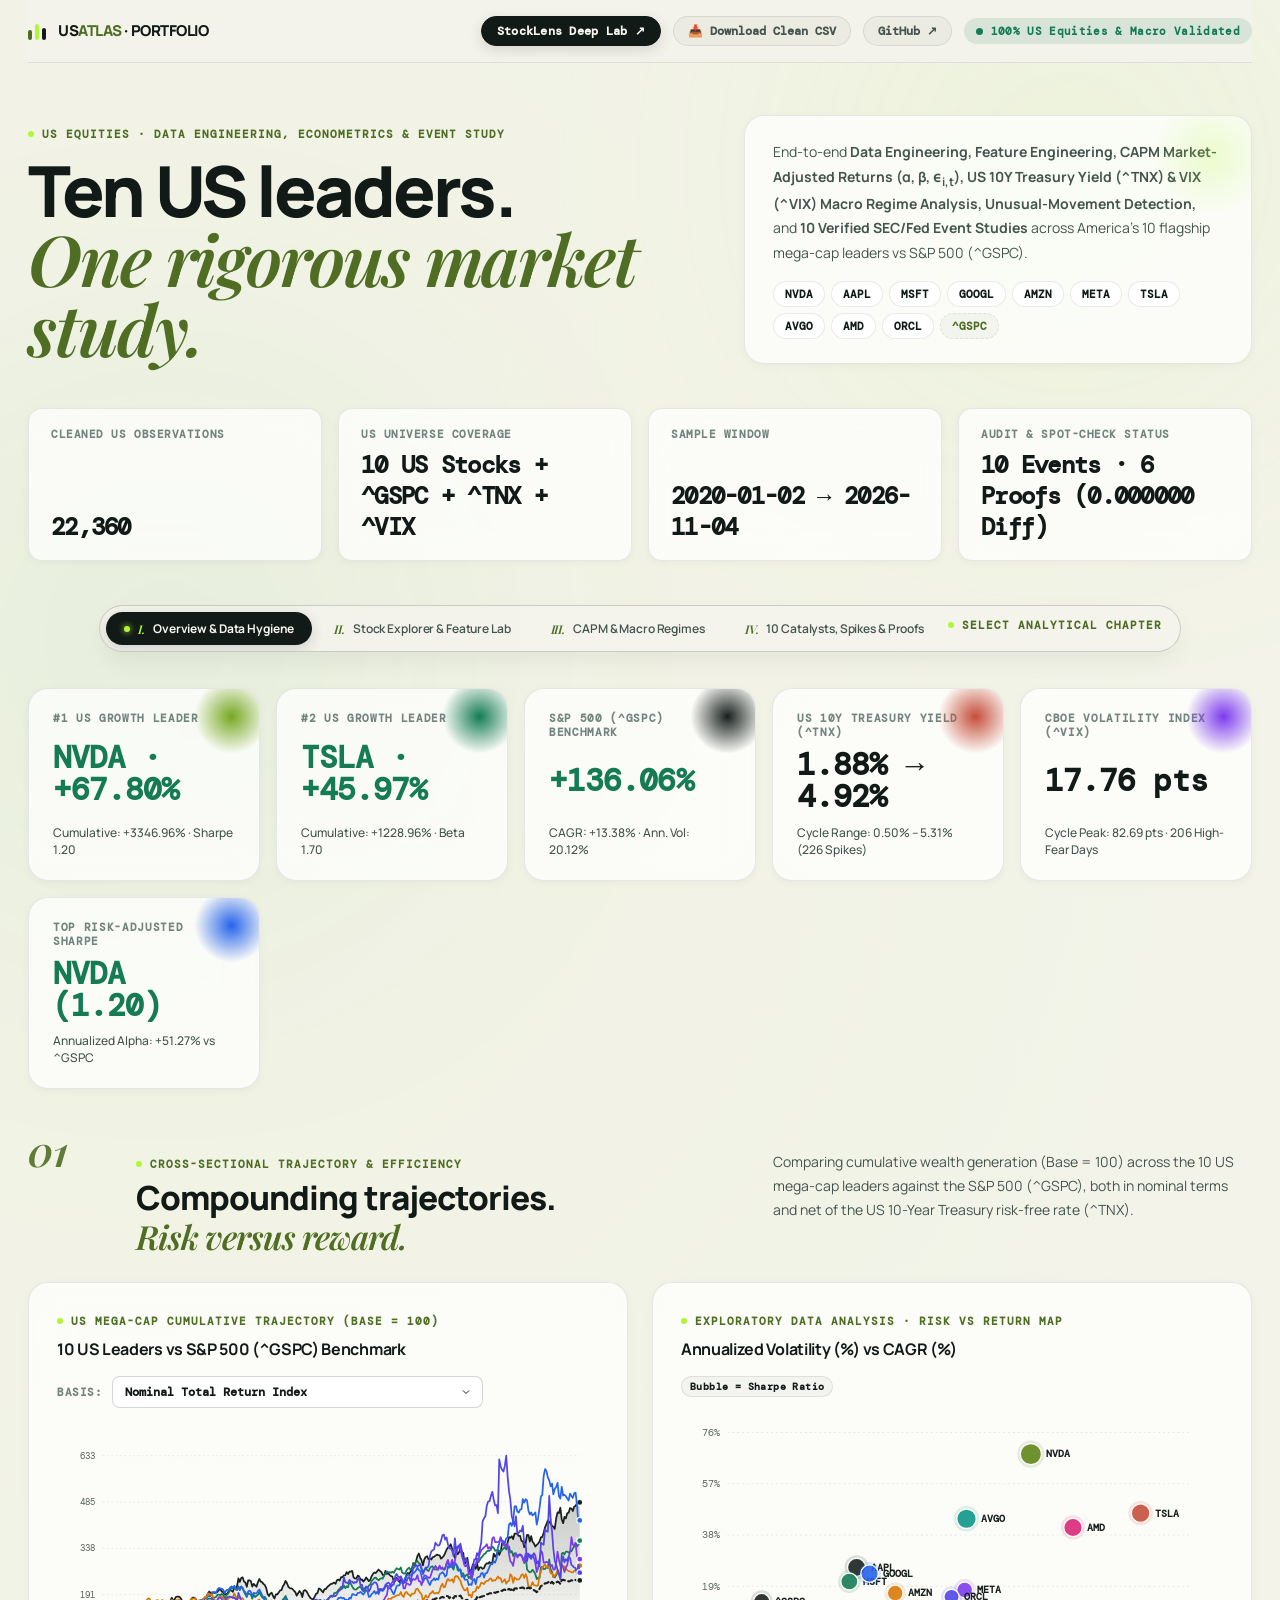
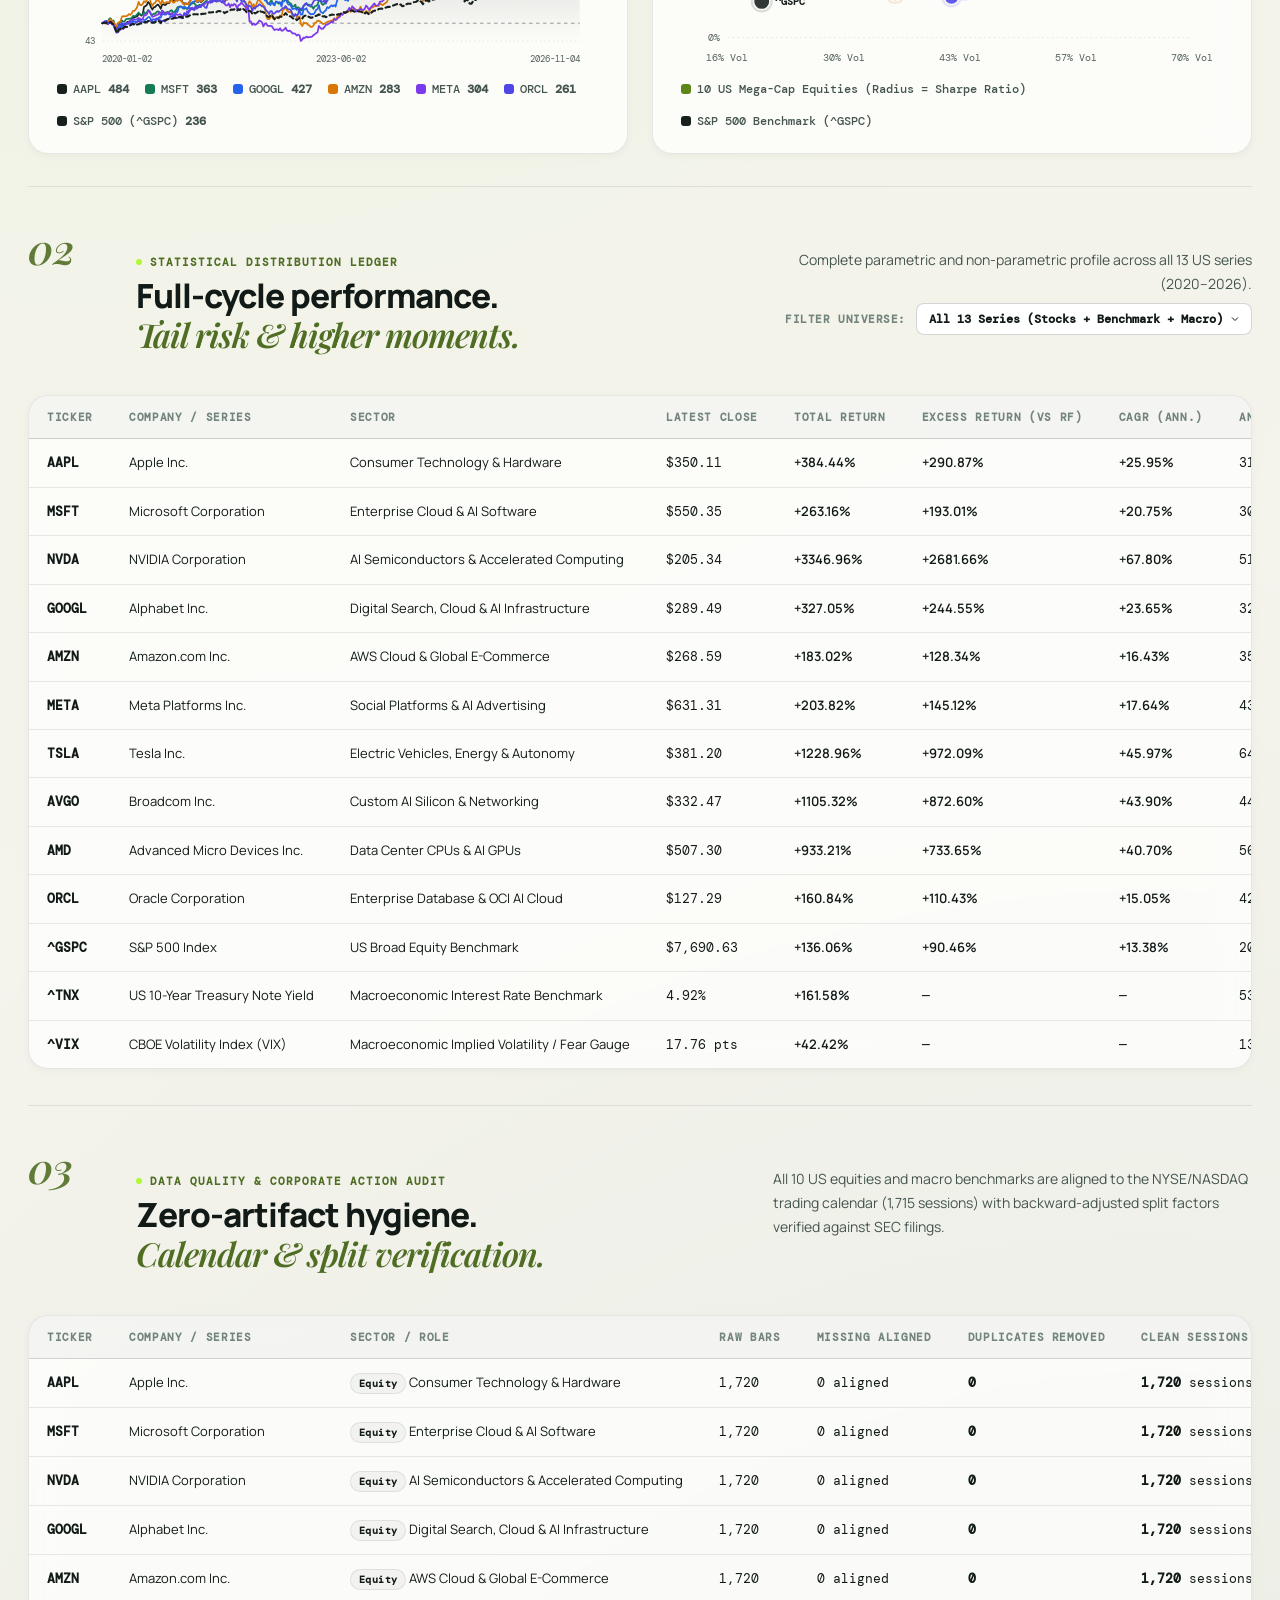
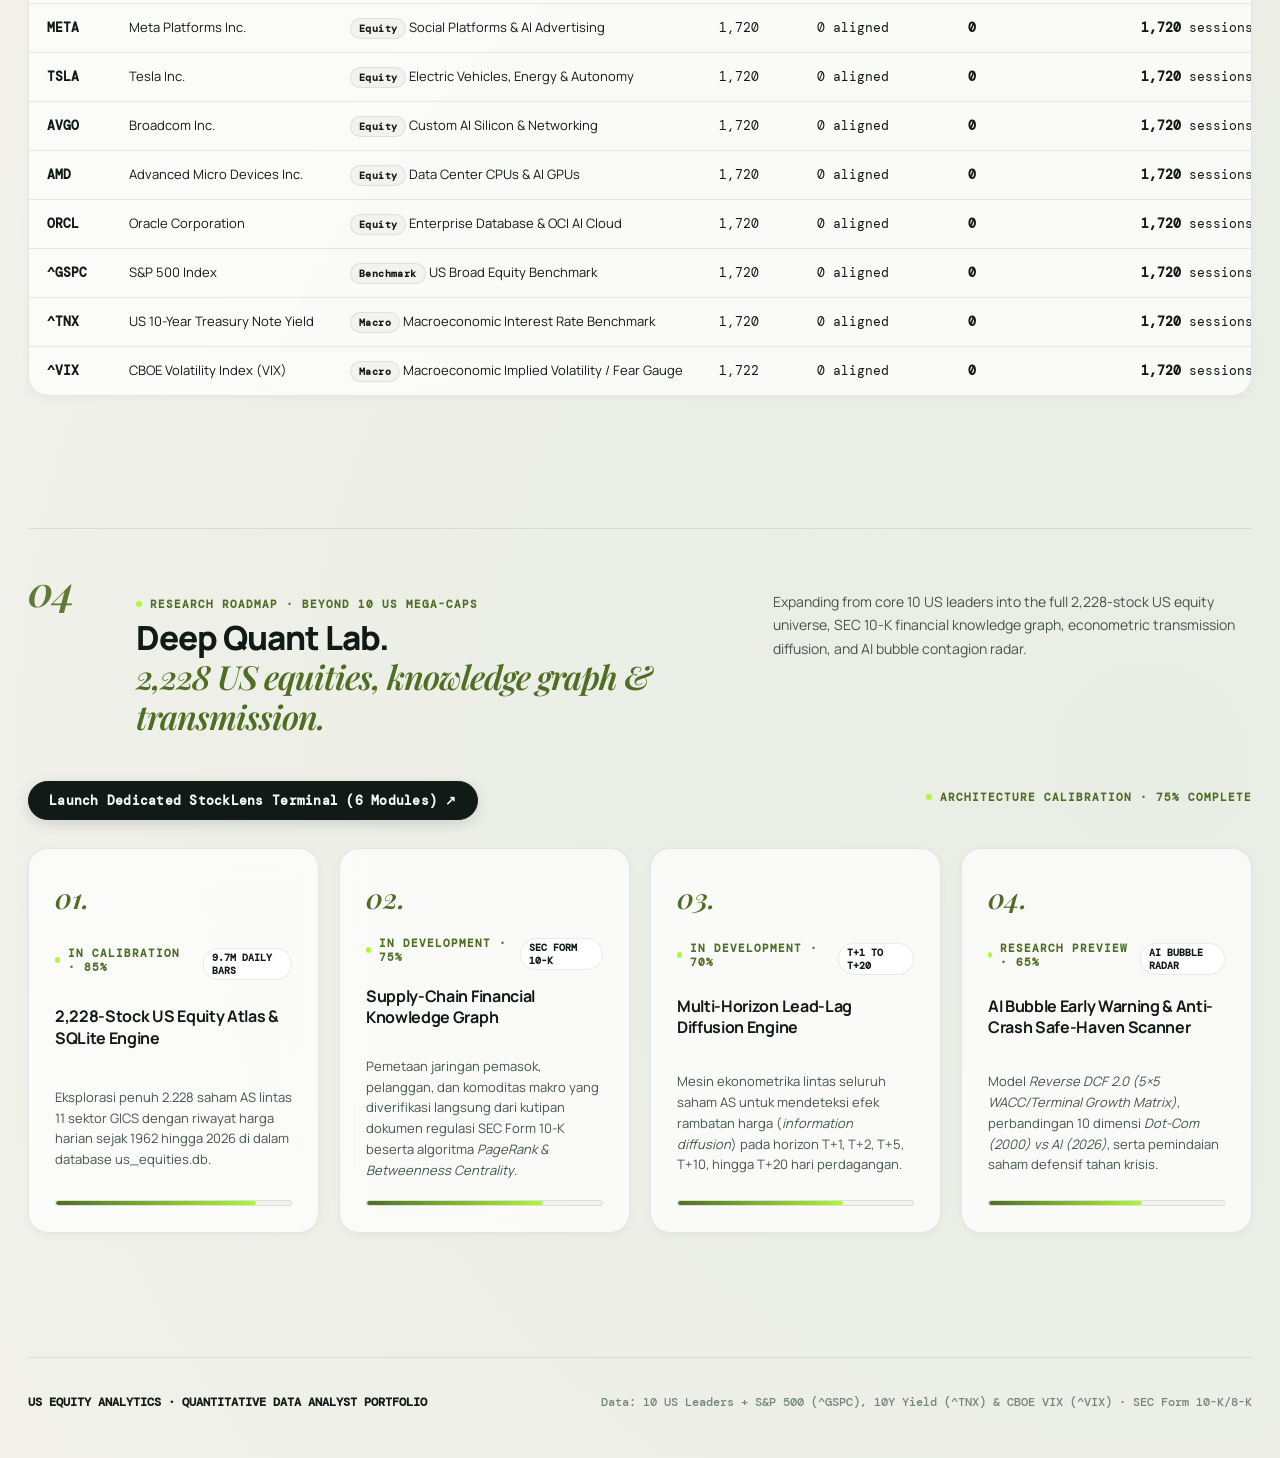
==== commit 3b0e5f2f: "feat(data): update equity prices, financials, macro indicators, and analytics to 2026-11-04" ====
--- a/portfolio/index.html
+++ b/portfolio/index.html
@@ -68,7 +68,7 @@
         <section class="market-strip" aria-label="Universe snapshot">
           <div>
             <p class="metric-label">Cleaned US Observations</p>
-            <strong id="kpi-total-obs">22,334</strong>
+            <strong id="kpi-total-obs">22,360</strong>
           </div>
           <div>
             <p class="metric-label">US Universe Coverage</p>
@@ -76,7 +76,7 @@
           </div>
           <div>
             <p class="metric-label">Sample Window</p>
-            <strong id="meta-sample-range">2020-01-02 → 2026-11-02</strong>
+            <strong id="meta-sample-range">2020-01-02 → 2026-11-04</strong>
           </div>
           <div>
             <p class="metric-label">Audit &amp; Spot-Check Status</p>
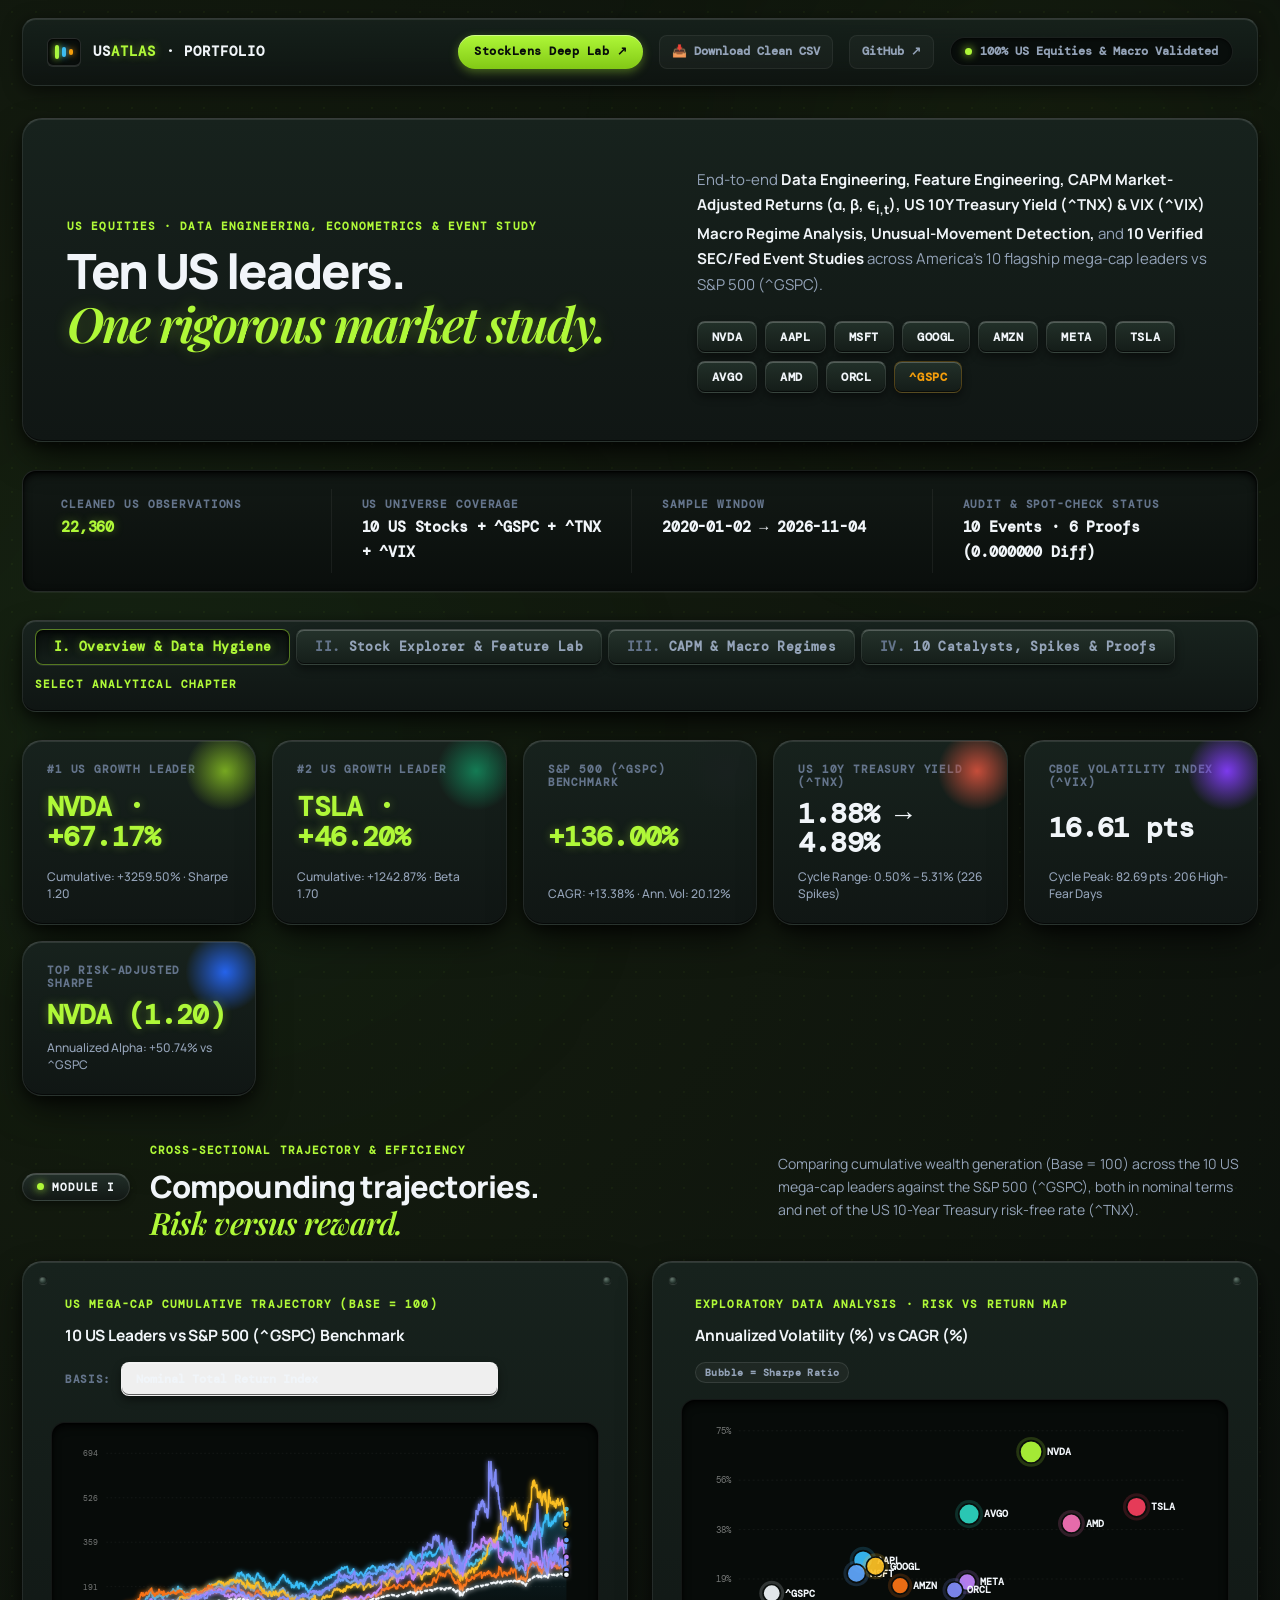
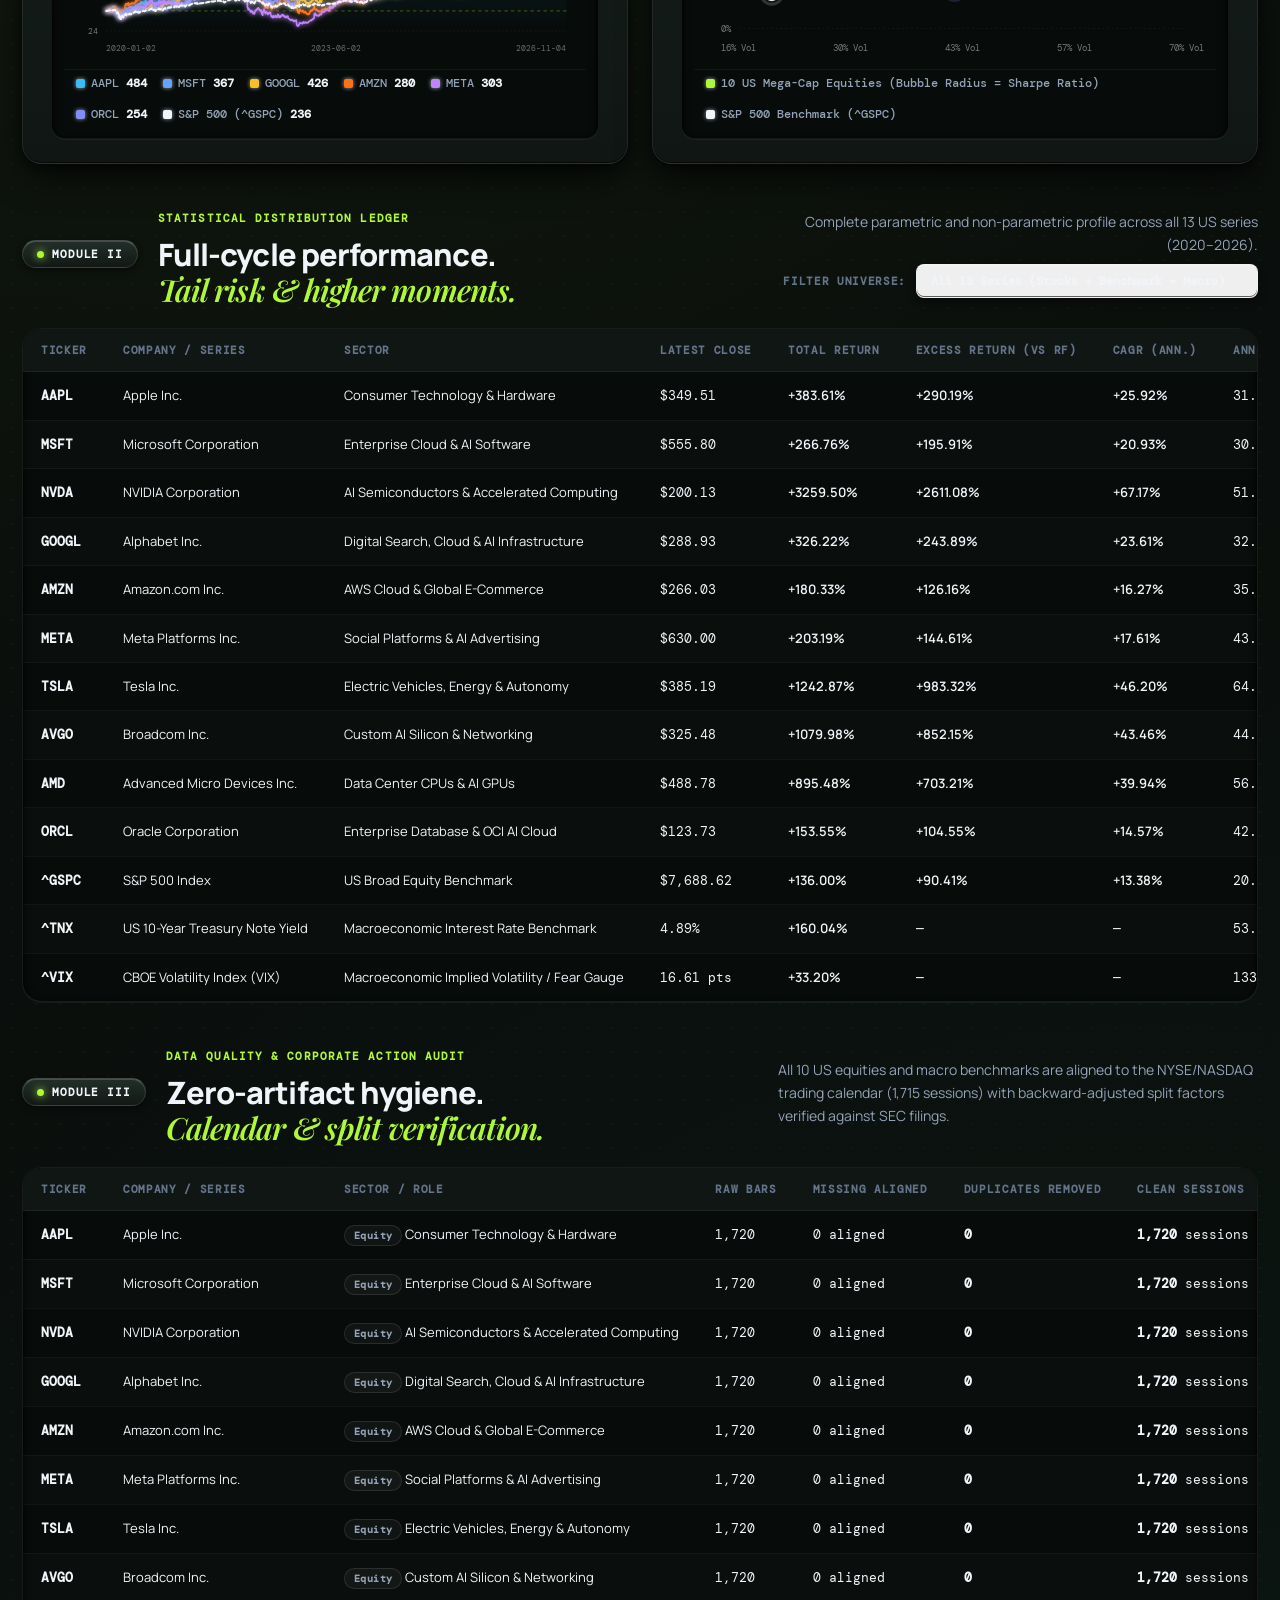
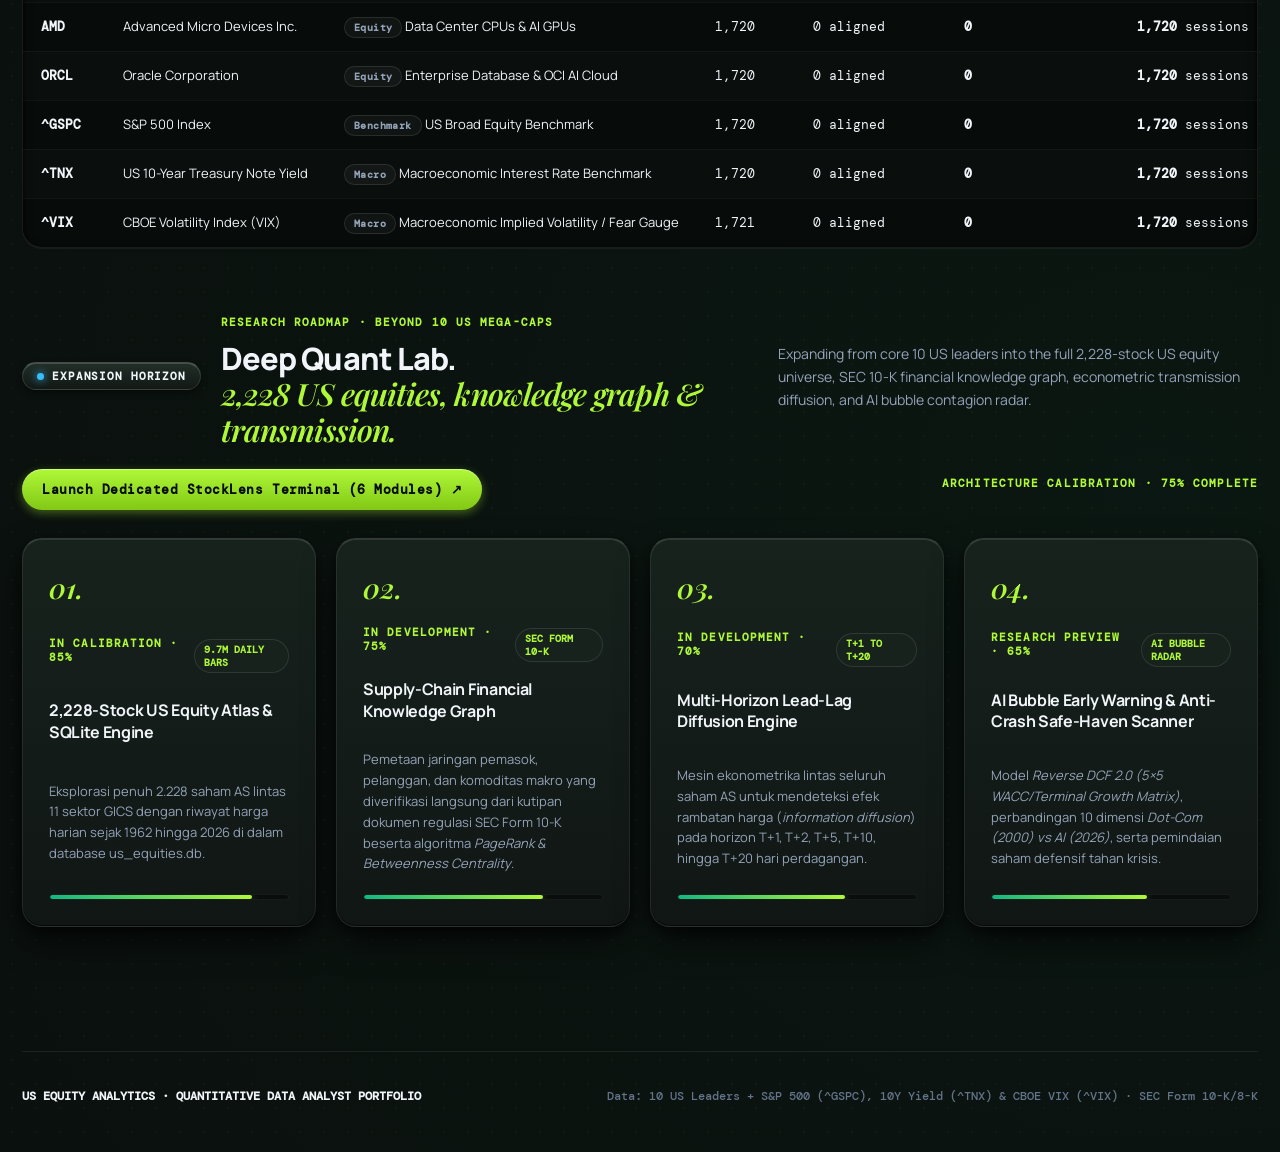
==== commit 70daa2ef: "feat(ui): implement modern skeuomorphic hardware aesthetic and interactive OHLCV chart hover probe" ====
--- a/portfolio/index.html
+++ b/portfolio/index.html
@@ -110,7 +110,7 @@
           <div class="kpi-row" id="overview-kpi-row"></div>
 
           <div class="editorial-section-head first-section">
-            <span class="ed-number">01</span>
+            <span class="module-chip"><span class="led-dot led-emerald"></span>MODULE I</span>
             <div>
               <p class="eyebrow">CROSS-SECTIONAL TRAJECTORY &amp; EFFICIENCY</p>
               <h2>Compounding trajectories.<br /><em>Risk versus reward.</em></h2>
@@ -150,9 +150,9 @@
             </div>
           </div>
 
-          <!-- Open Editorial Section 02: Statistical Leaderboard -->
+          <!-- Module II: Statistical Distribution Ledger -->
           <div class="editorial-section-head">
-            <span class="ed-number">02</span>
+            <span class="module-chip"><span class="led-dot led-emerald"></span>MODULE II</span>
             <div>
               <p class="eyebrow">STATISTICAL DISTRIBUTION LEDGER</p>
               <h2>Full-cycle performance.<br /><em>Tail risk &amp; higher moments.</em></h2>
@@ -194,9 +194,9 @@
             </table>
           </div>
 
-          <!-- Open Editorial Section 03: Data Hygiene & Corporate Action Audit -->
+          <!-- Module III: Data Hygiene & Corporate Action Audit -->
           <div class="editorial-section-head">
-            <span class="ed-number">03</span>
+            <span class="module-chip"><span class="led-dot led-emerald"></span>MODULE III</span>
             <div>
               <p class="eyebrow">DATA QUALITY &amp; CORPORATE ACTION AUDIT</p>
               <h2>Zero-artifact hygiene.<br /><em>Calendar &amp; split verification.</em></h2>
@@ -274,12 +274,45 @@
           <div class="kpi-row" id="exp-kpi-strip"></div>
 
           <div class="grid-2col">
-            <div class="panel-card">
+            <div class="panel-card skeuo-panel-card">
               <div class="card-header">
                 <div>
                   <p class="eyebrow">ENGINEERED FEATURE #1 · NORMALIZED CUMULATIVE TRAJECTORY</p>
                   <h3>Nominal Return vs Rate-Adjusted Excess Return vs Comparison</h3>
                 </div>
+                <div class="card-header-badge">
+                  <span class="live-probe-indicator"><span class="pulse-bead"></span>LIVE OHLCV PROBE ACTIVE</span>
+                </div>
+              </div>
+              <div class="skeuo-telemetry-bay" id="exp-price-hud" aria-label="Interactive Price & OHLCV Telemetry Gauge">
+                <div class="hud-col">
+                  <span class="hud-tag">PROBE DATE</span>
+                  <span class="hud-val" id="hud-val-date">2026-11-04</span>
+                </div>
+                <div class="hud-col">
+                  <span class="hud-tag">OPEN</span>
+                  <span class="hud-val" id="hud-val-open">--</span>
+                </div>
+                <div class="hud-col">
+                  <span class="hud-tag">HIGH</span>
+                  <span class="hud-val hud-high" id="hud-val-high">--</span>
+                </div>
+                <div class="hud-col">
+                  <span class="hud-tag">LOW</span>
+                  <span class="hud-val hud-low" id="hud-val-low">--</span>
+                </div>
+                <div class="hud-col">
+                  <span class="hud-tag">CLOSE</span>
+                  <span class="hud-val hud-close" id="hud-val-close">--</span>
+                </div>
+                <div class="hud-col">
+                  <span class="hud-tag">DAILY RETURN</span>
+                  <span class="hud-val hud-ret" id="hud-val-ret">--</span>
+                </div>
+                <div class="hud-col">
+                  <span class="hud-tag">VOLUME</span>
+                  <span class="hud-val hud-vol" id="hud-val-vol">--</span>
+                </div>
               </div>
               <div id="exp-price-chart" class="chart-box"></div>
             </div>
@@ -323,7 +356,7 @@
         <!-- =============================================================== -->
         <section id="tab-comparison" class="tab-panel" hidden>
           <div class="editorial-section-head first-section">
-            <span class="ed-number">01</span>
+            <span class="module-chip"><span class="led-dot led-cyan"></span>FACTOR ENGINE</span>
             <div>
               <p class="eyebrow">SINGLE-INDEX CAPM DECOMPOSITION</p>
               <h2>Market beta vs firm alpha.<br /><em>Idiosyncratic residual isolation.</em></h2>
@@ -375,7 +408,7 @@
           </div>
 
           <div class="editorial-section-head">
-            <span class="ed-number">02</span>
+            <span class="module-chip"><span class="led-dot led-amber"></span>MACRO TRANSMISSION</span>
             <div>
               <p class="eyebrow">US MACROECONOMIC REGIME TRANSMISSION (^TNX &amp; ^VIX)</p>
               <h2>Discount rate shocks.<br /><em>Treasury yields &amp; volatility regimes.</em></h2>
@@ -423,7 +456,7 @@
         <!-- =============================================================== -->
         <section id="tab-events" class="tab-panel" hidden>
           <div class="editorial-section-head first-section">
-            <span class="ed-number">01</span>
+            <span class="module-chip"><span class="led-dot led-emerald"></span>CATALYST RADAR</span>
             <div>
               <p class="eyebrow">EVENT INVESTIGATION &amp; ABNORMAL RETURN ATTRIBUTION</p>
               <h2>Ten defining catalysts.<br /><em>SEC filings &amp; FOMC shocks.</em></h2>
@@ -436,7 +469,7 @@
           <div class="events-grid" id="verified-events-grid"></div>
 
           <div class="editorial-section-head">
-            <span class="ed-number">02</span>
+            <span class="module-chip"><span class="led-dot led-amber"></span>ANOMALY ENGINE</span>
             <div>
               <p class="eyebrow">AUTOMATED UNUSUAL-MOVEMENT DETECTION ENGINE</p>
               <h2>Extreme tail events.<br /><em>|Z<sub>ret</sub>| &ge; 3.1&sigma; &amp; Z<sub>vol</sub> &ge; 3.4&sigma; spikes.</em></h2>
@@ -485,7 +518,7 @@
           </div>
 
           <div class="editorial-section-head">
-            <span class="ed-number">03</span>
+            <span class="module-chip"><span class="led-dot led-emerald"></span>MATHEMATICAL AUDIT</span>
             <div>
               <p class="eyebrow">ANALYTICAL VALIDATION &amp; MATHEMATICAL SPOT-CHECK AUDIT</p>
               <h2>Closed-form verification.<br /><em>Zero numerical discrepancy.</em></h2>
@@ -525,7 +558,7 @@
         <!-- ===================================================================== -->
         <section id="roadmap" class="analyst-view-panel" style="margin-top: 56px;">
           <div class="editorial-section-head">
-            <span class="ed-number">04</span>
+            <span class="module-chip"><span class="led-dot led-cyan"></span>EXPANSION HORIZON</span>
             <div>
               <p class="eyebrow">RESEARCH ROADMAP · BEYOND 10 US MEGA-CAPS</p>
               <h2>Deep Quant Lab.<br /><em>2,228 US equities, knowledge graph &amp; transmission.</em></h2>
--- a/portfolio/assets/analyst.css
+++ b/portfolio/assets/analyst.css
@@ -1,41 +1,58 @@
 /* =========================================================================
-   US EQUITY ATLAS · EDITORIAL QUANTITATIVE DESIGN SYSTEM
-   Theme: Institutional Research Publication (Warm Paper, Carbon Ink & Electric Lime)
+   US EQUITY ATLAS · SKEUOMORPHIC PRECISION QUANTITATIVE LAB
+   Design Architecture: Modern Industrial Skeuomorphism & Financial Avionics
+   Chassis: Brushed Titanium & Matte Carbon Mesh
+   Accents: Electric Lime (#aff838), Signal Cyan (#38bdf8), Warning Amber (#f59e0b)
    Typography: Playfair Display (Serif), Manrope (Neo-Grotesque), DM Mono (Tabular)
    ========================================================================= */
 
 @import url("https://fonts.googleapis.com/css2?family=DM+Mono:ital,wght@0,400;0,500;1,400;1,500&family=Manrope:wght@400;500;600;700;800&family=Playfair+Display:ital,wght@0,600;0,700;1,600;1,700&display=swap");
 
-/* --- ROOT DESIGN TOKENS --- */
+/* --- ROOT SKEUOMORPHIC DESIGN TOKENS --- */
 :root {
-  --ink: #111a17;
-  --ink-soft: #44544e;
-  --ink-muted: #72847d;
-  --paper: #f4f3ec;
-  --paper-card: rgba(255, 255, 255, 0.72);
-  --paper-card-hover: rgba(255, 255, 255, 0.95);
-  --paper-subtle: rgba(17, 26, 23, 0.035);
-  --line: rgba(17, 26, 23, 0.09);
-  --line-strong: rgba(17, 26, 23, 0.18);
+  --chassis: #0a0e0c;
+  --chassis-deep: #060807;
+  --chassis-elevated: #111714;
+  --plate-bg: linear-gradient(180deg, #17221d 0%, #101614 100%);
+  --plate-bg-hover: linear-gradient(180deg, #1c2b25 0%, #131c18 100%);
+  --plate-line: rgba(255, 255, 255, 0.08);
+  --plate-line-strong: rgba(255, 255, 255, 0.18);
+  --plate-specular: 1px solid rgba(255, 255, 255, 0.16);
+  --recessed-bay: #070b09;
+  --recessed-shadow: inset 0 3px 8px rgba(0, 0, 0, 0.85), inset 0 1px 2px rgba(0, 0, 0, 0.9), 0 1px 0 rgba(255, 255, 255, 0.05);
+
+  --ink: #f1f5f9;
+  --ink-soft: #94a3b8;
+  --ink-muted: #64748b;
+  --ink-dim: #475569;
+
   --lime: #aff838;
-  --lime-soft: rgba(175, 248, 56, 0.22);
-  --lime-glow: rgba(175, 248, 56, 0.45);
-  --emerald: #147b54;
-  --emerald-soft: rgba(20, 123, 84, 0.12);
-  --crimson: #c5432d;
-  --crimson-soft: rgba(197, 67, 45, 0.12);
-  --olive: #4f6e24;
+  --lime-soft: rgba(175, 248, 56, 0.15);
+  --lime-glow: rgba(175, 248, 56, 0.4);
+  --emerald: #10b981;
+  --emerald-soft: rgba(16, 185, 129, 0.14);
+  --cyan: #38bdf8;
+  --cyan-soft: rgba(56, 189, 248, 0.14);
+  --amber: #f59e0b;
+  --amber-soft: rgba(245, 158, 11, 0.14);
+  --crimson: #f43f5e;
+  --crimson-soft: rgba(244, 63, 94, 0.14);
+
   --mono: "DM Mono", ui-monospace, SFMono-Regular, Menlo, monospace;
   --sans: "Manrope", -apple-system, BlinkMacSystemFont, "Segoe UI", sans-serif;
   --display: "Playfair Display", Georgia, serif;
+
   --radius-sm: 8px;
   --radius-md: 14px;
   --radius-lg: 20px;
   --radius-pill: 999px;
-  --shadow-sm: 0 2px 8px rgba(17, 26, 23, 0.04);
-  --shadow-md: 0 10px 28px -6px rgba(17, 26, 23, 0.08);
-  --shadow-lg: 0 24px 56px -12px rgba(17, 26, 23, 0.12);
-  --transition: all 0.22s cubic-bezier(0.16, 1, 0.3, 1);
+
+  --shadow-plate: 0 1px 0 rgba(255, 255, 255, 0.1) inset, 0 16px 36px -6px rgba(0, 0, 0, 0.75), 0 4px 12px rgba(0, 0, 0, 0.5), inset 0 -1px 0 rgba(0, 0, 0, 0.6);
+  --shadow-plate-hover: 0 1px 0 rgba(255, 255, 255, 0.16) inset, 0 20px 44px -6px rgba(0, 0, 0, 0.85), 0 6px 16px rgba(0, 0, 0, 0.6);
+  --shadow-btn-raised: 0 4px 8px rgba(0, 0, 0, 0.45), inset 0 1px 0 rgba(255, 255, 255, 0.22), inset 0 -1px 0 rgba(0, 0, 0, 0.6);
+  --shadow-btn-pressed: inset 0 2px 5px rgba(0, 0, 0, 0.8), 0 1px 0 rgba(255, 255, 255, 0.08);
+
+  --transition: all 0.2s cubic-bezier(0.16, 1, 0.3, 1);
 }
 
 /* --- RESET & FOUNDATION --- */
@@ -57,14 +74,39 @@
   margin: 0;
   min-width: 320px;
   color: var(--ink);
-  background-color: var(--paper);
+  background-color: var(--chassis);
   background-image: 
-    radial-gradient(circle at 10% 15%, rgba(175, 248, 56, 0.05) 0%, transparent 45%),
-    radial-gradient(circle at 90% 85%, rgba(20, 123, 84, 0.05) 0%, transparent 45%);
+    radial-gradient(rgba(175, 248, 56, 0.04) 1px, transparent 1px),
+    radial-gradient(circle at 10% 15%, rgba(175, 248, 56, 0.07) 0%, transparent 45%),
+    radial-gradient(circle at 90% 85%, rgba(20, 123, 84, 0.08) 0%, transparent 45%);
+  background-size: 24px 24px, 100% 100%, 100% 100%;
   font-family: var(--sans);
   font-size: 15px;
   line-height: 1.65;
   overflow-x: hidden;
+}
+
+::selection {
+  background: var(--lime);
+  color: #060807;
+}
+
+/* Custom Tactical Scrollbar */
+::-webkit-scrollbar {
+  width: 10px;
+  height: 10px;
+}
+::-webkit-scrollbar-track {
+  background: #070b09;
+  box-shadow: inset 0 0 4px rgba(0, 0, 0, 0.9);
+}
+::-webkit-scrollbar-thumb {
+  background: linear-gradient(180deg, #2a3a33 0%, #17221d 100%);
+  border: 1px solid rgba(255, 255, 255, 0.1);
+  border-radius: 5px;
+}
+::-webkit-scrollbar-thumb:hover {
+  background: #aff838;
 }
 
 button, input, select {
@@ -97,198 +139,212 @@
   right: -80px;
   width: 580px;
   height: 580px;
-  background: radial-gradient(circle, rgba(175, 248, 56, 0.18) 0%, transparent 70%);
+  background: radial-gradient(circle, rgba(175, 248, 56, 0.12) 0%, transparent 70%);
 }
 
 .ambient-two {
-  top: 35%;
-  left: -160px;
-  width: 650px;
-  height: 650px;
-  background: radial-gradient(circle, rgba(20, 123, 84, 0.1) 0%, transparent 70%);
-}
-
-/* --- CONTAINER SHELL --- */
+  bottom: -140px;
+  left: -100px;
+  width: 620px;
+  height: 620px;
+  background: radial-gradient(circle, rgba(16, 185, 129, 0.08) 0%, transparent 70%);
+}
+
+/* --- SHELL LAYOUT --- */
 .shell {
-  width: min(1260px, calc(100% - 56px));
+  width: min(1360px, calc(100% - 44px));
   margin-inline: auto;
 }
 
-@media (max-width: 768px) {
+@media (max-width: 640px) {
   .shell {
-    width: calc(100% - 32px);
+    width: calc(100% - 24px);
   }
 }
 
-/* --- TOPBAR & HEADER --- */
+/* --- SKEUOMORPHIC TOPBAR CONSOLE --- */
 .topbar {
   display: flex;
   align-items: center;
   justify-content: space-between;
-  gap: 20px;
-  padding: 16px 0;
-  border-bottom: 1px solid var(--line);
+  padding: 16px 24px;
+  margin-top: 18px;
+  border-radius: var(--radius-md);
+  background: linear-gradient(180deg, rgba(23, 34, 29, 0.88) 0%, rgba(14, 20, 17, 0.94) 100%);
+  backdrop-filter: blur(16px);
+  -webkit-backdrop-filter: blur(16px);
+  border: 1px solid var(--plate-line);
+  border-top: var(--plate-specular);
+  box-shadow: 0 4px 18px rgba(0, 0, 0, 0.6), inset 0 1px 0 rgba(255, 255, 255, 0.1);
   position: sticky;
-  top: 0;
+  top: 16px;
   z-index: 100;
-  background: rgba(244, 243, 236, 0.88);
-  backdrop-filter: blur(20px);
-  -webkit-backdrop-filter: blur(20px);
+  transition: var(--transition);
 }
 
 .brand {
   display: inline-flex;
   align-items: center;
   gap: 12px;
-  font-weight: 800;
-  letter-spacing: -0.03em;
-  font-size: 15px;
-  color: var(--ink);
+  font-family: var(--mono);
+  font-weight: 700;
+  letter-spacing: 0.08em;
+  font-size: 13.5px;
+  color: var(--ink);
+}
+
+.brand span > span {
+  color: var(--lime);
+  text-shadow: 0 0 8px var(--lime-glow);
 }
 
 .brand-mark {
   display: inline-flex;
+  align-items: center;
   gap: 3px;
-  height: 18px;
-  align-items: flex-end;
+  padding: 6px 7px;
+  background: #090e0c;
+  border: 1px solid rgba(255, 255, 255, 0.12);
+  border-radius: 6px;
+  box-shadow: inset 0 1px 3px rgba(0, 0, 0, 0.8), 0 1px 0 rgba(255, 255, 255, 0.1);
 }
 
 .brand-mark i {
-  display: inline-block;
+  display: block;
   width: 4px;
-  border-radius: 999px;
-  background: var(--ink);
+  height: 14px;
+  border-radius: 2px;
+  background: var(--lime);
+  box-shadow: 0 0 6px var(--lime);
+}
+
+.brand-mark i:nth-child(2) {
+  height: 10px;
+  background: var(--cyan);
+  box-shadow: 0 0 6px var(--cyan);
+}
+
+.brand-mark i:nth-child(3) {
+  height: 6px;
+  background: var(--amber);
+  box-shadow: 0 0 6px var(--amber);
+}
+
+.topbar-actions {
+  display: flex;
+  align-items: center;
+  gap: 16px;
+  font-size: 13px;
+  font-weight: 600;
+}
+
+.topbar-link {
+  color: var(--ink-soft);
+  padding: 6px 12px;
+  border-radius: var(--radius-sm);
+  background: rgba(255, 255, 255, 0.03);
+  border: 1px solid rgba(255, 255, 255, 0.06);
+  font-family: var(--mono);
+  font-size: 12px;
   transition: var(--transition);
 }
 
-.brand-mark i:nth-child(1) { height: 10px; background: var(--olive); }
-.brand-mark i:nth-child(2) { height: 16px; background: var(--lime); }
-.brand-mark i:nth-child(3) { height: 12px; background: var(--ink); }
-
-.brand span span {
-  color: var(--olive);
-}
-
-.topbar-actions {
+.topbar-link:hover {
+  color: var(--ink);
+  background: rgba(255, 255, 255, 0.08);
+  border-color: rgba(255, 255, 255, 0.16);
+  transform: translateY(-1px);
+}
+
+.topbar-action-pill {
   display: inline-flex;
   align-items: center;
-  gap: 12px;
-  flex-wrap: wrap;
-}
-
-.topbar-link {
+  gap: 7px;
+  padding: 7px 16px;
+  border-radius: var(--radius-pill);
+  background: linear-gradient(180deg, #aff838 0%, #82c815 100%);
+  color: #080d0b;
+  font-family: var(--mono);
+  font-size: 12px;
+  font-weight: 700;
+  letter-spacing: 0.04em;
+  box-shadow: 0 3px 10px rgba(175, 248, 56, 0.35), inset 0 1px 0 rgba(255, 255, 255, 0.4);
+  transition: var(--transition);
+}
+
+.topbar-action-pill:hover {
+  transform: translateY(-1px);
+  box-shadow: 0 5px 16px rgba(175, 248, 56, 0.5), inset 0 1px 0 rgba(255, 255, 255, 0.5);
+}
+
+.market-status {
   display: inline-flex;
   align-items: center;
-  gap: 6px;
+  gap: 8px;
   padding: 6px 14px;
   border-radius: var(--radius-pill);
-  font: 600 12px var(--mono);
+  background: #080d0b;
+  border: 1px solid rgba(255, 255, 255, 0.08);
+  box-shadow: inset 0 1px 3px rgba(0, 0, 0, 0.7);
+  font: 600 11.5px var(--mono);
   color: var(--ink-soft);
-  background: var(--paper-subtle);
-  border: 1px solid var(--line);
-  transition: var(--transition);
-}
-
-.topbar-link:hover {
-  color: var(--ink);
-  background: #ffffff;
-  border-color: var(--line-strong);
-  box-shadow: var(--shadow-sm);
-}
-
-.topbar-action-pill {
-  display: inline-flex;
-  align-items: center;
-  gap: 6px;
-  padding: 6px 15px;
-  border-radius: var(--radius-pill);
-  background: var(--ink);
-  color: #f7f6f0 !important;
-  font: 700 12px var(--mono);
-  letter-spacing: 0.02em;
-  border: 1px solid var(--ink);
-  box-shadow: 0 4px 14px rgba(17, 26, 23, 0.14);
-  transition: var(--transition);
-}
-
-.topbar-action-pill:hover {
-  background: var(--olive);
-  border-color: var(--olive);
-  transform: translateY(-1px);
-  box-shadow: 0 6px 18px rgba(79, 110, 36, 0.28);
-}
-
-.market-status {
-  display: inline-flex;
-  align-items: center;
-  gap: 8px;
-  padding: 6px 12px;
-  border-radius: var(--radius-pill);
-  background: var(--emerald-soft);
-  color: var(--emerald);
-  font: 700 11px var(--mono);
-  letter-spacing: 0.03em;
 }
 
 .pulse {
   width: 7px;
   height: 7px;
   border-radius: 50%;
-  background: var(--emerald);
-  box-shadow: 0 0 0 0 rgba(20, 123, 84, 0.6);
-  animation: pulse-ring 2.4s infinite cubic-bezier(0.4, 0, 0.6, 1);
-}
-
-@keyframes pulse-ring {
-  0% { box-shadow: 0 0 0 0 rgba(20, 123, 84, 0.6); }
-  70% { box-shadow: 0 0 0 7px rgba(20, 123, 84, 0); }
-  100% { box-shadow: 0 0 0 0 rgba(20, 123, 84, 0); }
-}
-
-/* --- TYPOGRAPHY & EYEBROW --- */
-.eyebrow {
-  display: inline-flex;
-  align-items: center;
-  gap: 8px;
-  margin: 0 0 8px 0;
-  font: 700 11px var(--mono);
-  letter-spacing: 0.09em;
-  text-transform: uppercase;
-  color: var(--olive);
-}
-
-.eyebrow::before {
-  content: "";
-  display: inline-block;
-  width: 6px;
-  height: 6px;
-  border-radius: 50%;
   background: var(--lime);
-}
-
-/* --- ASYMMETRIC EDITORIAL HERO --- */
+  box-shadow: 0 0 8px var(--lime);
+  animation: pulse-glow 2s infinite ease-in-out;
+}
+
+@keyframes pulse-glow {
+  0%, 100% { opacity: 1; transform: scale(1); box-shadow: 0 0 8px var(--lime); }
+  50% { opacity: 0.45; transform: scale(0.85); box-shadow: 0 0 2px var(--lime); }
+}
+
+/* --- HERO SECTION CHASSIS --- */
 .analyst-hero {
-  padding: 52px 0 32px;
   display: grid;
-  grid-template-columns: 1.25fr 0.95fr;
-  align-items: end;
-  gap: 48px;
+  grid-template-columns: 1.15fr 1fr;
+  gap: 36px;
+  align-items: center;
+  padding: 48px 44px;
+  margin: 32px 0 28px;
+  background: var(--plate-bg);
+  border: 1px solid var(--plate-line);
+  border-top: var(--plate-specular);
+  border-radius: var(--radius-lg);
+  box-shadow: var(--shadow-plate);
   position: relative;
-}
-
-@media (max-width: 992px) {
+  overflow: hidden;
+}
+
+@media (max-width: 960px) {
   .analyst-hero {
     grid-template-columns: 1fr;
-    gap: 28px;
-    padding: 36px 0 20px;
+    padding: 32px 24px;
+    gap: 24px;
   }
 }
 
+.eyebrow {
+  font: 700 11px var(--mono);
+  letter-spacing: 0.1em;
+  text-transform: uppercase;
+  color: var(--lime);
+  margin-bottom: 12px;
+  display: inline-flex;
+  align-items: center;
+  gap: 8px;
+}
+
 .analyst-hero h1 {
-  margin: 8px 0 0;
+  margin: 0;
   font-family: var(--sans);
-  font-size: clamp(42px, 5.5vw, 74px);
-  line-height: 0.96;
+  font-size: clamp(32px, 3.8vw, 52px);
+  line-height: 1.08;
   letter-spacing: -0.04em;
   font-weight: 800;
   color: var(--ink);
@@ -298,500 +354,762 @@
   font-family: var(--display);
   font-weight: 600;
   font-style: italic;
-  color: var(--olive);
+  color: var(--lime);
+  text-shadow: 0 0 16px rgba(175, 248, 56, 0.3);
+}
+
+.analyst-hero-copy {
+  margin: 0 0 24px;
+  font-size: 15px;
+  line-height: 1.7;
+  color: var(--ink-soft);
+}
+
+.analyst-hero-copy strong {
+  color: var(--ink);
+}
+
+/* --- TACTILE HARDWARE TICKER SWITCHES --- */
+.hero-universe-pills {
+  display: flex;
+  flex-wrap: wrap;
+  gap: 8px;
+}
+
+.hero-ticker-pill {
+  padding: 7px 14px;
+  border-radius: var(--radius-sm);
+  background: linear-gradient(180deg, #223029 0%, #141c18 100%);
+  border: 1px solid rgba(255, 255, 255, 0.1);
+  border-top: 1px solid rgba(255, 255, 255, 0.22);
+  box-shadow: var(--shadow-btn-raised);
+  font: 700 12px var(--mono);
+  color: var(--ink);
+  letter-spacing: 0.05em;
+  transition: var(--transition);
+  position: relative;
+}
+
+.hero-ticker-pill:hover {
+  transform: translateY(-1px);
+  border-color: rgba(175, 248, 56, 0.4);
+  color: var(--lime);
+  box-shadow: 0 6px 14px rgba(0, 0, 0, 0.6), inset 0 1px 0 rgba(255, 255, 255, 0.28);
+}
+
+.hero-ticker-pill:active, .hero-ticker-pill.is-active {
+  transform: translateY(1px);
+  background: linear-gradient(180deg, #0d1411 0%, #1a2721 100%);
+  box-shadow: var(--shadow-btn-pressed);
+  border-color: rgba(175, 248, 56, 0.5);
+  color: var(--lime);
+}
+
+.hero-ticker-pill.is-macro {
+  border-color: rgba(245, 158, 11, 0.25);
+  color: var(--amber);
+}
+
+/* --- RECESSED MARKET SNAPSHOT STRIP --- */
+.market-strip {
+  display: grid;
+  grid-template-columns: repeat(auto-fit, minmax(220px, 1fr));
+  gap: 16px;
+  padding: 18px 24px;
+  margin-bottom: 28px;
+  background: linear-gradient(180deg, #121915 0%, #0a0e0c 100%);
+  border: 1px solid var(--plate-line);
+  border-radius: var(--radius-md);
+  box-shadow: var(--recessed-shadow);
+}
+
+.market-strip > div {
+  padding: 8px 14px;
+  border-right: 1px solid rgba(255, 255, 255, 0.06);
+}
+
+.market-strip > div:last-child {
+  border-right: none;
+}
+
+.metric-label {
+  margin: 0 0 4px;
+  font: 600 11px var(--mono);
+  text-transform: uppercase;
+  letter-spacing: 0.08em;
+  color: var(--ink-muted);
+}
+
+.market-strip strong {
+  font-family: var(--mono);
+  font-size: 15px;
+  font-weight: 700;
+  color: var(--ink);
+  letter-spacing: -0.01em;
+}
+
+#kpi-total-obs {
+  color: var(--lime);
+  text-shadow: 0 0 10px rgba(175, 248, 56, 0.35);
+}
+
+/* --- SKEUOMORPHIC CONSOLE NAVIGATION RACK --- */
+.analyst-nav-bar {
+  display: flex;
+  align-items: center;
+  justify-content: space-between;
+  padding: 8px 12px;
+  margin-bottom: 28px;
+  background: linear-gradient(180deg, #18231e 0%, #0f1513 100%);
+  border: 1px solid var(--plate-line);
+  border-top: var(--plate-specular);
+  border-radius: var(--radius-md);
+  box-shadow: var(--shadow-plate);
+  gap: 12px;
+  flex-wrap: wrap;
+}
+
+.analyst-nav-group {
+  display: flex;
+  align-items: center;
+  gap: 6px;
+  flex-wrap: wrap;
+}
+
+.analyst-nav-tab {
+  padding: 9px 18px;
+  border-radius: var(--radius-sm);
+  background: linear-gradient(180deg, #24322b 0%, #151e1a 100%);
+  border: 1px solid rgba(255, 255, 255, 0.08);
+  border-top: 1px solid rgba(255, 255, 255, 0.18);
+  box-shadow: var(--shadow-btn-raised);
+  font: 700 12.5px var(--mono);
+  color: var(--ink-soft);
+  letter-spacing: 0.03em;
+  transition: var(--transition);
+  display: inline-flex;
+  align-items: center;
+  gap: 8px;
+}
+
+.analyst-nav-tab:hover {
+  color: var(--ink);
+  border-color: rgba(255, 255, 255, 0.2);
+  transform: translateY(-1px);
+}
+
+.analyst-nav-tab.is-active {
+  background: linear-gradient(180deg, #090e0c 0%, #151f1a 100%);
+  box-shadow: var(--shadow-btn-pressed);
+  border-color: rgba(175, 248, 56, 0.45);
+  color: var(--lime);
+  text-shadow: 0 0 8px rgba(175, 248, 56, 0.35);
+}
+
+.tab-num {
+  color: var(--ink-muted);
+}
+
+.analyst-nav-tab.is-active .tab-num {
+  color: var(--lime);
+}
+
+/* --- MODULE CHIP HEADERS (REPLACES CLUNKY 01/02 NUMBERS) --- */
+.editorial-section-head {
+  display: grid;
+  grid-template-columns: auto 1fr auto;
+  align-items: center;
+  gap: 20px;
+  margin: 36px 0 20px;
+}
+
+@media (max-width: 900px) {
+  .editorial-section-head {
+    grid-template-columns: 1fr;
+    gap: 12px;
+  }
+}
+
+.module-chip {
+  display: inline-flex;
+  align-items: center;
+  gap: 8px;
+  padding: 6px 14px;
+  background: linear-gradient(180deg, #222f29 0%, #121815 100%);
+  border: 1px solid rgba(255, 255, 255, 0.1);
+  border-top: 1px solid rgba(255, 255, 255, 0.22);
+  border-radius: var(--radius-pill);
+  box-shadow: 0 3px 6px rgba(0, 0, 0, 0.4), inset 0 1px 0 rgba(255, 255, 255, 0.16);
+  font: 700 11px var(--mono);
+  letter-spacing: 0.08em;
+  color: var(--ink);
+  white-space: nowrap;
+}
+
+.led-dot {
+  width: 7px;
+  height: 7px;
+  border-radius: 50%;
+  display: inline-block;
+}
+
+.led-emerald {
+  background: var(--lime);
+  box-shadow: 0 0 8px var(--lime);
+}
+
+.led-cyan {
+  background: var(--cyan);
+  box-shadow: 0 0 8px var(--cyan);
+}
+
+.led-amber {
+  background: var(--amber);
+  box-shadow: 0 0 8px var(--amber);
+}
+
+.editorial-section-head h2 {
+  margin: 0;
+  font-family: var(--sans);
+  font-size: clamp(22px, 2.4vw, 32px);
+  line-height: 1.15;
   letter-spacing: -0.03em;
-}
-
-.analyst-hero-right {
+  font-weight: 800;
+  color: var(--ink);
+}
+
+.editorial-section-head h2 em {
+  font-family: var(--display);
+  font-weight: 600;
+  font-style: italic;
+  color: var(--lime);
+}
+
+.ed-desc {
+  margin: 0;
+  font-size: 14px;
+  line-height: 1.65;
+  color: var(--ink-soft);
+  max-width: 480px;
+}
+
+/* --- SKEUOMORPHIC KPI READOUT PLATES --- */
+.kpi-row, .kpi-strip {
+  display: grid;
+  grid-template-columns: repeat(auto-fit, minmax(210px, 1fr));
+  gap: 16px;
+  margin: 18px 0 32px;
+}
+
+.kpi-card {
+  padding: 22px 24px;
+  background: var(--plate-bg);
+  border: 1px solid var(--plate-line);
+  border-top: var(--plate-specular);
+  border-radius: var(--radius-lg);
+  box-shadow: var(--shadow-plate);
   display: flex;
   flex-direction: column;
-  gap: 16px;
-  padding: 24px 28px;
-  background: var(--paper-card);
-  backdrop-filter: blur(16px);
-  -webkit-backdrop-filter: blur(16px);
-  border: 1px solid var(--line);
-  border-radius: var(--radius-lg);
-  box-shadow: var(--shadow-sm);
+  justify-content: space-between;
+  gap: 10px;
   position: relative;
   overflow: hidden;
-}
-
-.analyst-hero-right::after {
+  transition: var(--transition);
+}
+
+.kpi-card:hover {
+  background: var(--plate-bg-hover);
+  border-color: var(--plate-line-strong);
+  transform: translateY(-2px);
+  box-shadow: var(--shadow-plate-hover);
+}
+
+.kpi-card::after {
   content: "";
   position: absolute;
-  top: -20px;
-  right: -20px;
-  width: 120px;
-  height: 120px;
-  background: radial-gradient(circle, var(--lime-soft) 0%, transparent 70%);
+  top: -10px;
+  right: -10px;
+  width: 80px;
+  height: 80px;
+  background: radial-gradient(circle, var(--kpi-glow, rgba(175, 248, 56, 0.15)) 0%, transparent 70%);
   pointer-events: none;
 }
 
-.analyst-hero-copy {
-  margin: 0;
+.kpi-label {
+  font: 700 10.5px var(--mono);
+  letter-spacing: 0.08em;
+  text-transform: uppercase;
+  color: var(--ink-muted);
+}
+
+.kpi-val {
+  font: 700 clamp(22px, 2.2vw, 30px) var(--mono);
+  letter-spacing: -0.03em;
+  line-height: 1.05;
+  color: var(--ink);
+}
+
+.kpi-val.pos {
+  color: var(--lime);
+  text-shadow: 0 0 10px rgba(175, 248, 56, 0.35);
+}
+
+.kpi-val.neg {
+  color: var(--crimson);
+  text-shadow: 0 0 10px rgba(244, 63, 94, 0.35);
+}
+
+.kpi-sub {
+  font: 500 12px var(--sans);
   color: var(--ink-soft);
-  font-size: 14px;
-  line-height: 1.75;
-}
-
-.hero-universe-pills {
-  display: flex;
-  flex-wrap: wrap;
-  gap: 6px;
-}
-
-.hero-ticker-pill {
-  display: inline-flex;
-  align-items: center;
-  padding: 5px 11px;
-  border-radius: var(--radius-pill);
-  font: 700 11px var(--mono);
-  color: var(--ink);
-  background: #ffffff;
-  border: 1px solid var(--line);
-  cursor: pointer;
-  transition: var(--transition);
-}
-
-.hero-ticker-pill:hover {
-  background: var(--ink);
-  color: #ffffff;
-  border-color: var(--ink);
-  transform: translateY(-1px);
-  box-shadow: var(--shadow-sm);
-}
-
-.hero-ticker-pill.is-macro {
-  background: var(--paper-subtle);
-  color: var(--olive);
-  border-style: dashed;
-}
-
-.hero-ticker-pill.is-macro:hover {
-  background: var(--olive);
-  color: #ffffff;
-  border-style: solid;
-}
-
-/* --- QUICK STATS SUMMARY STRIP --- */
-.market-strip {
+}
+
+/* --- MACHINED PANEL PLATES --- */
+.grid-2col, .grid-2col-equal, .analyst-grid-2 {
   display: grid;
-  grid-template-columns: repeat(4, 1fr);
-  gap: 16px;
-  margin: 12px 0 44px;
+  grid-template-columns: 1fr 1fr;
+  gap: 24px;
+  margin-bottom: 32px;
 }
 
 @media (max-width: 900px) {
-  .market-strip {
-    grid-template-columns: repeat(2, 1fr);
-  }
-}
-@media (max-width: 500px) {
-  .market-strip {
+  .grid-2col, .grid-2col-equal, .analyst-grid-2 {
     grid-template-columns: 1fr;
   }
 }
 
-.market-strip > div {
-  padding: 18px 22px;
-  background: var(--paper-card);
-  backdrop-filter: blur(12px);
-  -webkit-backdrop-filter: blur(12px);
-  border: 1px solid var(--line);
+.panel-card, .panel {
+  padding: 24px 28px;
+  background: var(--plate-bg);
+  border: 1px solid var(--plate-line);
+  border-top: var(--plate-specular);
+  border-radius: var(--radius-lg);
+  box-shadow: var(--shadow-plate);
+  display: flex;
+  flex-direction: column;
+  justify-content: space-between;
+  position: relative;
+  transition: var(--transition);
+}
+
+/* Corner Hardware Screw Accents */
+.panel-card::before, .panel-card::after {
+  content: "";
+  position: absolute;
+  width: 8px;
+  height: 8px;
+  border-radius: 50%;
+  background: radial-gradient(circle at 35% 35%, #889e94 0%, #30423a 55%, #101614 100%);
+  box-shadow: 0 1px 1px rgba(255, 255, 255, 0.2), inset 0 1px 2px rgba(0, 0, 0, 0.95);
+  pointer-events: none;
+  opacity: 0.75;
+}
+
+.panel-card::before {
+  top: 14px;
+  left: 16px;
+}
+
+.panel-card::after {
+  top: 14px;
+  right: 16px;
+}
+
+.panel-card:hover, .panel:hover {
+  background: var(--plate-bg-hover);
+  border-color: var(--plate-line-strong);
+  box-shadow: var(--shadow-plate-hover);
+}
+
+.card-header, .panel-header {
+  display: flex;
+  align-items: center;
+  justify-content: space-between;
+  margin-bottom: 16px;
+  gap: 14px;
+  flex-wrap: wrap;
+  padding-inline: 14px;
+}
+
+.card-header h3, .panel-title {
+  margin: 0;
+  font-size: 15.5px;
+  font-weight: 700;
+  letter-spacing: -0.01em;
+  color: var(--ink);
+}
+
+.subchart-title {
+  margin: 0 0 10px 0;
+  font-size: 14px;
+  font-weight: 700;
+  color: var(--ink);
+  letter-spacing: -0.01em;
+}
+
+/* --- RECESSED CHART BOX DISPLAY BAY --- */
+.chart-box, .chart-wrap {
+  width: 100%;
+  min-height: 290px;
+  position: relative;
+  background: var(--recessed-bay);
+  border: 1px solid rgba(255, 255, 255, 0.05);
   border-radius: var(--radius-md);
-  box-shadow: var(--shadow-sm);
+  box-shadow: var(--recessed-shadow);
+  padding: 14px 12px 10px 12px;
+  overflow: visible;
+}
+
+.chart-box svg, .chart-svg, .skeuo-chart-svg {
+  width: 100%;
+  height: auto;
+  display: block;
+  overflow: visible;
+}
+
+.chart-legend {
+  display: flex;
+  flex-wrap: wrap;
+  gap: 16px;
+  margin-top: 12px;
+  padding: 6px 12px;
+  font: 500 11.5px var(--mono);
+  color: var(--ink-soft);
+  border-top: 1px solid rgba(255, 255, 255, 0.05);
+}
+
+.legend-item {
+  display: inline-flex;
+  align-items: center;
+  gap: 6px;
+}
+
+.legend-item strong {
+  color: var(--ink);
+}
+
+.legend-swatch {
+  width: 9px;
+  height: 9px;
+  border-radius: 2px;
+  box-shadow: 0 0 4px currentColor;
+}
+
+/* --- SKEUOMORPHIC TELEMETRY HUD GAUGE BAR --- */
+.skeuo-telemetry-bay {
+  display: grid;
+  grid-template-columns: repeat(auto-fit, minmax(88px, 1fr));
+  gap: 8px;
+  padding: 10px 14px;
+  margin-bottom: 12px;
+  background: #060907;
+  border: 1px solid rgba(255, 255, 255, 0.07);
+  border-radius: 10px;
+  box-shadow: inset 0 2px 6px rgba(0, 0, 0, 0.9), 0 1px 0 rgba(255, 255, 255, 0.05);
+}
+
+.hud-col {
   display: flex;
   flex-direction: column;
-  justify-content: space-between;
-  gap: 8px;
-  transition: var(--transition);
-}
-
-.market-strip > div:hover {
-  background: var(--paper-card-hover);
-  border-color: var(--line-strong);
-  transform: translateY(-2px);
-  box-shadow: var(--shadow-md);
-}
-
-.metric-label {
-  margin: 0;
-  font: 600 11px var(--mono);
-  letter-spacing: 0.05em;
+  gap: 2px;
+  padding: 4px 8px;
+  background: rgba(255, 255, 255, 0.02);
+  border-radius: 6px;
+  border: 1px solid rgba(255, 255, 255, 0.04);
+}
+
+.hud-tag {
+  font: 700 9px var(--mono);
+  letter-spacing: 0.08em;
+  color: var(--ink-muted);
   text-transform: uppercase;
-  color: var(--ink-muted);
-}
-
-.market-strip strong {
-  font: 700 24px var(--mono);
-  letter-spacing: -0.03em;
-  color: var(--ink);
-}
-
-/* --- FLOATING PILL NAVIGATION BAR --- */
-.analyst-nav-bar {
-  display: flex;
-  align-items: center;
-  justify-content: center;
+}
+
+.hud-val {
+  font: 700 13px var(--mono);
+  color: var(--ink);
+  letter-spacing: -0.02em;
+}
+
+.hud-high {
+  color: var(--lime);
+}
+
+.hud-low {
+  color: var(--crimson);
+}
+
+.hud-close {
+  color: #ffffff;
+}
+
+.hud-ret.pos {
+  color: var(--lime);
+  text-shadow: 0 0 6px var(--lime-glow);
+}
+
+.hud-ret.neg {
+  color: var(--crimson);
+  text-shadow: 0 0 6px rgba(244, 63, 94, 0.4);
+}
+
+.live-probe-indicator {
+  display: inline-flex;
+  align-items: center;
   gap: 6px;
-  padding: 6px;
-  background: rgba(244, 243, 236, 0.94);
-  border: 1px solid var(--line-strong);
+  font: 700 10.5px var(--mono);
+  color: var(--lime);
+  padding: 4px 10px;
+  background: rgba(175, 248, 56, 0.08);
+  border: 1px solid rgba(175, 248, 56, 0.25);
   border-radius: var(--radius-pill);
-  backdrop-filter: blur(20px);
-  -webkit-backdrop-filter: blur(20px);
-  box-shadow: var(--shadow-md);
-  margin: 0 auto 36px;
-  width: fit-content;
-  max-width: 100%;
-  overflow-x: auto;
-  position: sticky;
-  top: 68px;
-  z-index: 90;
-}
-
-.analyst-nav-group {
-  display: flex;
-  align-items: center;
-  gap: 4px;
-}
-
-.analyst-nav-tab {
-  display: inline-flex;
-  align-items: center;
-  gap: 8px;
-  padding: 8px 18px;
-  border-radius: var(--radius-pill);
-  font: 600 12px var(--sans);
-  letter-spacing: -0.01em;
-  color: var(--ink-soft);
-  white-space: nowrap;
-  transition: var(--transition);
-}
-
-.analyst-nav-tab:hover {
-  color: var(--ink);
-  background: rgba(255, 255, 255, 0.85);
-}
-
-.analyst-nav-tab.is-active {
-  background: var(--ink);
-  color: #f7f6f0;
-  font-weight: 700;
-  box-shadow: 0 4px 14px rgba(17, 26, 23, 0.16);
-}
-
-.analyst-nav-tab.is-active::before {
-  content: "";
-  display: inline-block;
+}
+
+.pulse-bead {
   width: 6px;
   height: 6px;
   border-radius: 50%;
   background: var(--lime);
   box-shadow: 0 0 6px var(--lime);
-}
-
-.tab-num {
-  font-family: var(--display);
-  font-style: italic;
-  font-weight: 600;
-  color: var(--olive);
-}
-
-.analyst-nav-tab.is-active .tab-num {
-  color: var(--lime);
-}
-
-/* --- TAB PANELS & CROSS-FADE --- */
-.tab-panel {
-  animation: panelFade 0.28s cubic-bezier(0.16, 1, 0.3, 1);
-  padding-bottom: 40px;
-}
-
-@keyframes panelFade {
-  from { opacity: 0; transform: translateY(6px); }
-  to { opacity: 1; transform: translateY(0); }
-}
-
-/* --- OPEN EDITORIAL SECTION HEADERS --- */
-.editorial-section-head {
+  animation: pulse-glow 1.8s infinite;
+}
+
+/* --- FLOATING SKEUOMORPHIC TOOLTIP --- */
+.skeuo-chart-tooltip {
+  pointer-events: none;
+  position: absolute;
+  z-index: 50;
+  min-width: 230px;
+  max-width: 280px;
+  padding: 12px 14px;
+  border-radius: 12px;
+  background: linear-gradient(155deg, rgba(29, 41, 35, 0.96) 0%, rgba(13, 19, 16, 0.98) 100%);
+  backdrop-filter: blur(16px);
+  -webkit-backdrop-filter: blur(16px);
+  border: 1px solid rgba(175, 248, 56, 0.35);
+  border-top: 1px solid rgba(255, 255, 255, 0.3);
+  box-shadow: 0 20px 42px -6px rgba(0, 0, 0, 0.9), inset 0 1px 0 rgba(255, 255, 255, 0.2), 0 0 16px rgba(175, 248, 56, 0.15);
+  transition: opacity 0.1s ease;
+}
+
+.skeuo-tt-card {
+  display: flex;
+  flex-direction: column;
+  gap: 10px;
+}
+
+.skeuo-tt-head {
+  display: flex;
+  align-items: center;
+  justify-content: space-between;
+  gap: 8px;
+  padding-bottom: 6px;
+  border-bottom: 1px solid rgba(255, 255, 255, 0.08);
+}
+
+.skeuo-tt-date-row {
+  display: flex;
+  align-items: center;
+  gap: 6px;
+}
+
+.skeuo-tt-dot {
+  width: 6px;
+  height: 6px;
+  border-radius: 50%;
+  background: var(--lime);
+  box-shadow: 0 0 6px var(--lime);
+}
+
+.skeuo-tt-date {
+  font: 700 11.5px var(--mono);
+  color: var(--ink);
+}
+
+.skeuo-tt-badge {
+  font: 700 10.5px var(--mono);
+  padding: 2px 7px;
+  border-radius: 4px;
+  background: rgba(175, 248, 56, 0.15);
+  color: var(--lime);
+  border: 1px solid rgba(175, 248, 56, 0.3);
+}
+
+.skeuo-tt-ohlc-grid {
   display: grid;
-  grid-template-columns: 80px 1.4fr 1.1fr;
-  align-items: baseline;
-  gap: 28px;
-  padding: 40px 0 24px;
-  border-top: 1px solid var(--line);
-  margin-top: 24px;
-}
-
-.editorial-section-head.first-section {
-  border-top: 0;
-  padding-top: 8px;
-  margin-top: 0;
-}
-
-@media (max-width: 900px) {
-  .editorial-section-head {
-    grid-template-columns: 1fr;
-    gap: 12px;
-  }
-}
-
-.ed-number {
-  font-family: var(--display);
-  font-size: 42px;
-  line-height: 1;
-  font-weight: 600;
-  font-style: italic;
-  color: var(--olive);
-  opacity: 0.9;
-}
-
-.editorial-section-head h2 {
-  margin: 0;
-  font-family: var(--sans);
-  font-size: clamp(24px, 2.6vw, 34px);
-  line-height: 1.15;
-  letter-spacing: -0.03em;
-  font-weight: 800;
-  color: var(--ink);
-}
-
-.editorial-section-head h2 em {
-  font-family: var(--display);
-  font-weight: 600;
-  font-style: italic;
-  color: var(--olive);
-}
-
-.ed-desc {
-  margin: 0;
-  font-size: 14px;
-  line-height: 1.7;
+  grid-template-columns: 1fr 1fr;
+  gap: 6px;
+}
+
+.skeuo-tt-cell {
+  display: flex;
+  flex-direction: column;
+  gap: 1px;
+  padding: 5px 8px;
+  background: rgba(0, 0, 0, 0.55);
+  border: 1px solid rgba(255, 255, 255, 0.06);
+  border-radius: 6px;
+  box-shadow: inset 0 1px 3px rgba(0, 0, 0, 0.8);
+}
+
+.skeuo-tt-cell .tt-tag {
+  font: 700 9px var(--mono);
+  letter-spacing: 0.06em;
+  color: var(--ink-muted);
+}
+
+.skeuo-tt-cell .tt-val {
+  font: 700 12.5px var(--mono);
+  color: var(--ink);
+}
+
+.skeuo-tt-cell.tt-high .tt-val {
+  color: var(--lime);
+}
+
+.skeuo-tt-cell.tt-low .tt-val {
+  color: var(--crimson);
+}
+
+.skeuo-tt-cell.tt-close {
+  border-color: rgba(175, 248, 56, 0.25);
+}
+
+.skeuo-tt-cell.tt-close .tt-val {
+  color: #ffffff;
+}
+
+.skeuo-tt-meta {
+  display: flex;
+  align-items: center;
+  justify-content: space-between;
+  gap: 10px;
+  font: 600 11px var(--mono);
+}
+
+.skeuo-tt-chg.pos {
+  color: var(--lime);
+  font-weight: 700;
+}
+
+.skeuo-tt-chg.neg {
+  color: var(--crimson);
+  font-weight: 700;
+}
+
+.skeuo-tt-vol {
   color: var(--ink-soft);
 }
 
-/* --- KPI ROWS & METRIC CARDS --- */
-.kpi-row, .kpi-strip {
-  display: grid;
-  grid-template-columns: repeat(auto-fit, minmax(210px, 1fr));
+.skeuo-tt-vol strong {
+  color: var(--ink);
+}
+
+.skeuo-tt-comp {
+  display: flex;
+  align-items: center;
+  justify-content: space-between;
+  padding-top: 6px;
+  border-top: 1px solid rgba(255, 255, 255, 0.08);
+  font: 600 11px var(--mono);
+  color: var(--ink-soft);
+}
+
+.skeuo-tt-list {
+  display: flex;
+  flex-direction: column;
+  gap: 5px;
+}
+
+.skeuo-tt-item {
+  display: flex;
+  align-items: center;
+  justify-content: space-between;
+  gap: 10px;
+  font: 500 11.5px var(--mono);
+  color: var(--ink-soft);
+}
+
+.skeuo-tt-item .swatch {
+  width: 8px;
+  height: 8px;
+  border-radius: 2px;
+}
+
+.skeuo-tt-item .val {
+  color: var(--ink);
+}
+
+/* --- EXPLORER CONTROLS TOOLBAR --- */
+.quant-controls-bar, .explorer-controls {
+  display: flex;
+  align-items: center;
+  justify-content: space-between;
   gap: 16px;
-  margin: 18px 0 32px;
-}
-
-.kpi-card {
-  padding: 22px 24px;
-  background: var(--paper-card);
-  backdrop-filter: blur(14px);
-  -webkit-backdrop-filter: blur(14px);
-  border: 1px solid var(--line);
-  border-radius: var(--radius-lg);
-  box-shadow: var(--shadow-sm);
-  display: flex;
-  flex-direction: column;
-  justify-content: space-between;
+  flex-wrap: wrap;
+  padding: 16px 24px;
+  background: var(--plate-bg);
+  border: 1px solid var(--plate-line);
+  border-top: var(--plate-specular);
+  border-radius: var(--radius-md);
+  margin-bottom: 24px;
+  box-shadow: var(--shadow-plate);
+}
+
+.quant-field, .quant-field-sm, .control-inline {
+  display: inline-flex;
+  align-items: center;
   gap: 10px;
-  position: relative;
-  overflow: hidden;
-  transition: var(--transition);
-}
-
-.kpi-card:hover {
-  background: var(--paper-card-hover);
-  border-color: var(--line-strong);
-  transform: translateY(-2px);
-  box-shadow: var(--shadow-md);
-}
-
-.kpi-card::after {
-  content: "";
-  position: absolute;
-  top: -10px;
-  right: -10px;
-  width: 75px;
-  height: 75px;
-  background: radial-gradient(circle, var(--kpi-glow, rgba(175, 248, 56, 0.2)) 0%, transparent 70%);
-  pointer-events: none;
-}
-
-.kpi-label {
-  font: 600 11px var(--mono);
+}
+
+.quant-field label, .control-inline label {
+  font: 700 11px var(--mono);
   letter-spacing: 0.06em;
   text-transform: uppercase;
   color: var(--ink-muted);
-}
-
-.kpi-val {
-  font: 700 clamp(24px, 2.4vw, 32px) var(--mono);
-  letter-spacing: -0.03em;
-  line-height: 1.05;
-  color: var(--ink);
-}
-
-.kpi-sub {
-  font: 500 12px var(--sans);
-  color: var(--ink-soft);
-  display: flex;
-  align-items: center;
-  gap: 6px;
-}
-
-/* --- RESPONSIVE GRIDS (CHARTS & VISUALIZATIONS) --- */
-.grid-2col, .grid-2col-equal, .analyst-grid-2 {
-  display: grid;
-  grid-template-columns: 1fr 1fr;
-  gap: 24px;
-  margin-bottom: 32px;
-}
-
-@media (max-width: 900px) {
-  .grid-2col, .grid-2col-equal, .analyst-grid-2 {
-    grid-template-columns: 1fr;
-  }
-}
-
-.panel-card, .panel {
-  padding: 24px 28px;
-  background: var(--paper-card);
-  backdrop-filter: blur(16px);
-  -webkit-backdrop-filter: blur(16px);
-  border: 1px solid var(--line);
-  border-radius: var(--radius-lg);
-  box-shadow: var(--shadow-sm);
-  display: flex;
-  flex-direction: column;
-  justify-content: space-between;
-  transition: var(--transition);
-}
-
-.panel-card:hover, .panel:hover {
-  background: var(--paper-card-hover);
-  border-color: var(--line-strong);
-  box-shadow: var(--shadow-md);
-}
-
-.card-header, .panel-header {
-  display: flex;
-  align-items: center;
-  justify-content: space-between;
-  margin-bottom: 18px;
-  gap: 14px;
-  flex-wrap: wrap;
-}
-
-.card-header h3, .panel-title {
-  margin: 0;
-  font-size: 16px;
-  font-weight: 700;
-  letter-spacing: -0.02em;
-  color: var(--ink);
-}
-
-.subchart-title {
-  margin: 0 0 10px 0;
-  font-size: 14px;
-  font-weight: 700;
-  color: var(--ink);
-  letter-spacing: -0.01em;
-}
-
-.chart-box, .chart-wrap {
-  width: 100%;
-  min-height: 280px;
-  position: relative;
-}
-
-.chart-box svg, .chart-svg {
-  width: 100%;
-  height: auto;
-  display: block;
-  overflow: visible;
-}
-
-.chart-legend {
-  display: flex;
-  flex-wrap: wrap;
-  gap: 16px;
-  margin-top: 14px;
-  font: 500 12px var(--mono);
-  color: var(--ink-soft);
-}
-
-.legend-item {
-  display: inline-flex;
-  align-items: center;
-  gap: 6px;
-}
-
-.legend-swatch {
-  width: 10px;
-  height: 10px;
-  border-radius: 3px;
-}
-
-/* --- EXPLORER CONTROLS TOOLBAR --- */
-.quant-controls-bar, .explorer-controls {
-  display: flex;
-  align-items: center;
-  justify-content: space-between;
-  gap: 16px;
-  flex-wrap: wrap;
-  padding: 14px 22px;
-  background: var(--paper-card);
-  backdrop-filter: blur(16px);
-  -webkit-backdrop-filter: blur(16px);
-  border: 1px solid var(--line);
-  border-radius: var(--radius-md);
-  margin-bottom: 24px;
-  box-shadow: var(--shadow-sm);
-}
-
-.quant-field, .quant-field-sm, .control-inline {
-  display: inline-flex;
-  align-items: center;
-  gap: 10px;
-}
-
-.quant-field label, .control-inline label {
-  font: 600 11px var(--mono);
-  letter-spacing: 0.05em;
-  text-transform: uppercase;
-  color: var(--ink-muted);
   white-space: nowrap;
 }
 
 .custom-select, .custom-select-sm, .select-input {
-  padding: 7px 28px 7px 12px;
+  padding: 8px 32px 8px 14px;
   border-radius: var(--radius-sm);
-  border: 1px solid var(--line-strong);
-  background: #ffffff url("data:image/svg+xml,%3Csvg xmlns='http://www.w3.org/2000/svg' width='12' height='12' viewBox='0 0 24 24' fill='none' stroke='%23111a17' stroke-width='2'%3E%3Cpolyline points='6 9 12 15 18 9'%3E%3C/polyline%3E%3C/svg%3E") no-repeat calc(100% - 10px) center;
+  border: 1px solid rgba(255, 255, 255, 0.12);
+  border-top: 1px solid rgba(255, 255, 255, 0.22);
+  background: linear-gradient(180deg, #222f28 0%, #131b17 100%) url("data:image/svg+xml,%3Csvg xmlns='http://www.w3.org/2000/svg' width='12' height='12' viewBox='0 0 24 24' fill='none' stroke='%23aff838' stroke-width='2.5'%3E%3Cpolyline points='6 9 12 15 18 9'%3E%3C/polyline%3E%3C/svg%3E") no-repeat calc(100% - 12px) center;
   background-size: 12px;
   appearance: none;
   -webkit-appearance: none;
-  font: 600 12px var(--mono);
+  font: 700 12px var(--mono);
   color: var(--ink);
   outline: none;
   cursor: pointer;
+  box-shadow: var(--shadow-btn-raised);
   transition: var(--transition);
 }
 
-.custom-select:focus, .custom-select-sm:focus, .select-input:focus {
-  border-color: var(--ink);
-  box-shadow: 0 0 0 3px rgba(17, 26, 23, 0.08);
-}
-
+.custom-select:hover, .custom-select-sm:hover {
+  border-color: rgba(175, 248, 56, 0.4);
+  color: var(--lime);
+}
+
+.custom-select:focus, .custom-select-sm:focus {
+  border-color: var(--lime);
+  box-shadow: 0 0 0 3px rgba(175, 248, 56, 0.2);
+}
+
+/* Tactile Rotary/Segmented Range Selector */
 .range-switcher, .range-pills {
   display: inline-flex;
   padding: 3px;
-  background: rgba(17, 26, 23, 0.04);
-  border: 1px solid var(--line);
+  background: #090e0c;
+  border: 1px solid rgba(255, 255, 255, 0.08);
   border-radius: var(--radius-pill);
+  box-shadow: inset 0 2px 4px rgba(0, 0, 0, 0.8);
   gap: 2px;
 }
 
 .range-switcher button, .range-pill-btn {
-  padding: 5px 12px;
+  padding: 5px 14px;
   border-radius: var(--radius-pill);
   font: 700 11px var(--mono);
   color: var(--ink-soft);
@@ -803,21 +1121,21 @@
 }
 
 .range-switcher button.is-active, .range-pill-btn.is-active {
-  background: var(--ink);
-  color: #ffffff;
-  box-shadow: var(--shadow-sm);
-}
-
-/* --- OPEN HAIRLINE DATA LEDGERS (TABLES) --- */
+  background: linear-gradient(180deg, #2a3d34 0%, #18231e 100%);
+  color: var(--lime);
+  border: 1px solid rgba(175, 248, 56, 0.35);
+  box-shadow: 0 2px 6px rgba(0, 0, 0, 0.6), inset 0 1px 0 rgba(255, 255, 255, 0.2);
+  text-shadow: 0 0 6px rgba(175, 248, 56, 0.3);
+}
+
+/* --- SKEUOMORPHIC DATA TABLES --- */
 .table-wrap {
   width: 100%;
   overflow-x: auto;
-  background: var(--paper-card);
-  backdrop-filter: blur(16px);
-  -webkit-backdrop-filter: blur(16px);
-  border: 1px solid var(--line);
+  background: var(--recessed-bay);
+  border: 1px solid rgba(255, 255, 255, 0.07);
   border-radius: var(--radius-lg);
-  box-shadow: var(--shadow-sm);
+  box-shadow: var(--recessed-shadow);
   margin: 16px 0 36px;
 }
 
@@ -835,24 +1153,32 @@
   letter-spacing: 0.06em;
   text-transform: uppercase;
   color: var(--ink-muted);
-  background: rgba(17, 26, 23, 0.03);
-  border-bottom: 1px solid var(--line-strong);
+  background: #101614;
+  border-bottom: 1px solid rgba(255, 255, 255, 0.1);
+  position: sticky;
+  top: 0;
+  z-index: 10;
 }
 
 .data-table tbody td {
   padding: 13px 18px;
-  border-bottom: 1px solid var(--line);
+  border-bottom: 1px solid rgba(255, 255, 255, 0.04);
   color: var(--ink);
   font-family: var(--sans);
   transition: background 0.15s ease;
 }
 
+.data-table tbody tr:nth-child(even) td {
+  background: rgba(255, 255, 255, 0.012);
+}
+
 .data-table tbody tr:last-child td {
   border-bottom: 0;
 }
 
 .data-table tbody tr:hover td {
-  background: rgba(175, 248, 56, 0.15);
+  background: rgba(175, 248, 56, 0.09) !important;
+  color: #ffffff;
 }
 
 .data-table .mono {
@@ -860,7 +1186,7 @@
 }
 
 .pos {
-  color: var(--emerald);
+  color: var(--lime);
   font-weight: 600;
 }
 
@@ -872,24 +1198,25 @@
 .tag-pill {
   display: inline-flex;
   align-items: center;
-  padding: 3px 8px;
+  padding: 3px 9px;
   border-radius: var(--radius-pill);
   font: 700 10px var(--mono);
   letter-spacing: 0.04em;
-  background: var(--paper-subtle);
-  border: 1px solid var(--line);
+  background: rgba(255, 255, 255, 0.04);
+  border: 1px solid rgba(255, 255, 255, 0.1);
+  color: var(--ink-soft);
 }
 
 .badge-verified {
   display: inline-flex;
   align-items: center;
   gap: 5px;
-  padding: 3px 9px;
+  padding: 3px 10px;
   border-radius: var(--radius-pill);
-  background: var(--emerald-soft);
-  color: var(--emerald);
-  font: 700 10px var(--mono);
-  border: 1px solid rgba(20, 123, 84, 0.2);
+  background: var(--lime-soft);
+  color: var(--lime);
+  font: 700 10.5px var(--mono);
+  border: 1px solid rgba(175, 248, 56, 0.3);
 }
 
 .badge-verified::before {
@@ -913,12 +1240,11 @@
 
 .event-card {
   padding: 24px 26px;
-  background: var(--paper-card);
-  backdrop-filter: blur(16px);
-  -webkit-backdrop-filter: blur(16px);
-  border: 1px solid var(--line);
+  background: var(--plate-bg);
+  border: 1px solid var(--plate-line);
+  border-top: var(--plate-specular);
   border-radius: var(--radius-lg);
-  box-shadow: var(--shadow-sm);
+  box-shadow: var(--shadow-plate);
   display: flex;
   flex-direction: column;
   justify-content: space-between;
@@ -928,10 +1254,10 @@
 }
 
 .event-card:hover {
-  background: var(--paper-card-hover);
-  border-color: var(--line-strong);
+  background: var(--plate-bg-hover);
+  border-color: var(--plate-line-strong);
   transform: translateY(-3px);
-  box-shadow: var(--shadow-md);
+  box-shadow: var(--shadow-plate-hover);
 }
 
 .event-top {
@@ -953,7 +1279,7 @@
   line-height: 1;
   font-weight: 600;
   font-style: italic;
-  color: var(--olive);
+  color: var(--lime);
 }
 
 .event-id-badge {
@@ -961,17 +1287,18 @@
   color: var(--ink);
   padding: 2px 8px;
   border-radius: var(--radius-pill);
-  background: #ffffff;
-  border: 1px solid var(--line);
+  background: #17221d;
+  border: 1px solid rgba(255, 255, 255, 0.1);
 }
 
 .event-source {
   font: 700 10px var(--mono);
   letter-spacing: 0.05em;
-  padding: 3px 8px;
+  padding: 3px 9px;
   border-radius: var(--radius-pill);
   background: var(--lime-soft);
-  color: var(--ink);
+  color: var(--lime);
+  border: 1px solid rgba(175, 248, 56, 0.25);
 }
 
 .event-title {
@@ -989,7 +1316,7 @@
   line-height: 1.65;
   color: var(--ink-soft);
   padding-left: 12px;
-  border-left: 2px solid var(--olive);
+  border-left: 2px solid var(--lime);
 }
 
 .event-metrics {
@@ -998,7 +1325,7 @@
   justify-content: space-between;
   gap: 10px;
   padding-top: 14px;
-  border-top: 1px solid var(--line);
+  border-top: 1px solid rgba(255, 255, 255, 0.08);
 }
 
 .event-metric-item {
@@ -1031,12 +1358,11 @@
 
 .wip-card {
   padding: 26px;
-  background: var(--paper-card);
-  backdrop-filter: blur(14px);
-  -webkit-backdrop-filter: blur(14px);
-  border: 1px solid var(--line);
+  background: var(--plate-bg);
+  border: 1px solid var(--plate-line);
+  border-top: var(--plate-specular);
   border-radius: var(--radius-lg);
-  box-shadow: var(--shadow-sm);
+  box-shadow: var(--shadow-plate);
   display: flex;
   flex-direction: column;
   justify-content: space-between;
@@ -1046,10 +1372,10 @@
 }
 
 .wip-card:hover {
-  background: var(--paper-card-hover);
-  border-color: var(--line-strong);
+  background: var(--plate-bg-hover);
+  border-color: var(--plate-line-strong);
   transform: translateY(-2px);
-  box-shadow: var(--shadow-md);
+  box-shadow: var(--shadow-plate-hover);
 }
 
 .wip-card-num {
@@ -1057,7 +1383,7 @@
   font-size: 28px;
   font-style: italic;
   font-weight: 600;
-  color: var(--olive);
+  color: var(--lime);
 }
 
 .syl-header {
@@ -1069,11 +1395,11 @@
 
 .syl-badge {
   font: 700 10px var(--mono);
-  padding: 2px 8px;
+  padding: 3px 9px;
   border-radius: var(--radius-pill);
-  background: #ffffff;
-  border: 1px solid var(--line);
-  color: var(--ink);
+  background: #17221d;
+  border: 1px solid rgba(255, 255, 255, 0.1);
+  color: var(--lime);
 }
 
 .wip-card h3 {
@@ -1095,8 +1421,8 @@
   width: 100%;
   height: 6px;
   border-radius: var(--radius-pill);
-  background: var(--paper-subtle);
-  border: 1px solid var(--line);
+  background: #090e0c;
+  border: 1px solid rgba(255, 255, 255, 0.06);
   overflow: hidden;
   margin-top: 6px;
 }
@@ -1104,7 +1430,8 @@
 .wip-bar-fill {
   height: 100%;
   border-radius: var(--radius-pill);
-  background: linear-gradient(90deg, var(--olive) 0%, var(--lime) 100%);
+  background: linear-gradient(90deg, #10b981 0%, #aff838 100%);
+  box-shadow: 0 0 8px rgba(175, 248, 56, 0.4);
 }
 
 /* --- FOOTER --- */
@@ -1114,7 +1441,7 @@
   justify-content: space-between;
   gap: 16px;
   padding: 36px 0 48px;
-  border-top: 1px solid var(--line);
+  border-top: 1px solid rgba(255, 255, 255, 0.08);
   margin-top: 64px;
   font: 500 12px var(--mono);
   color: var(--ink-muted);
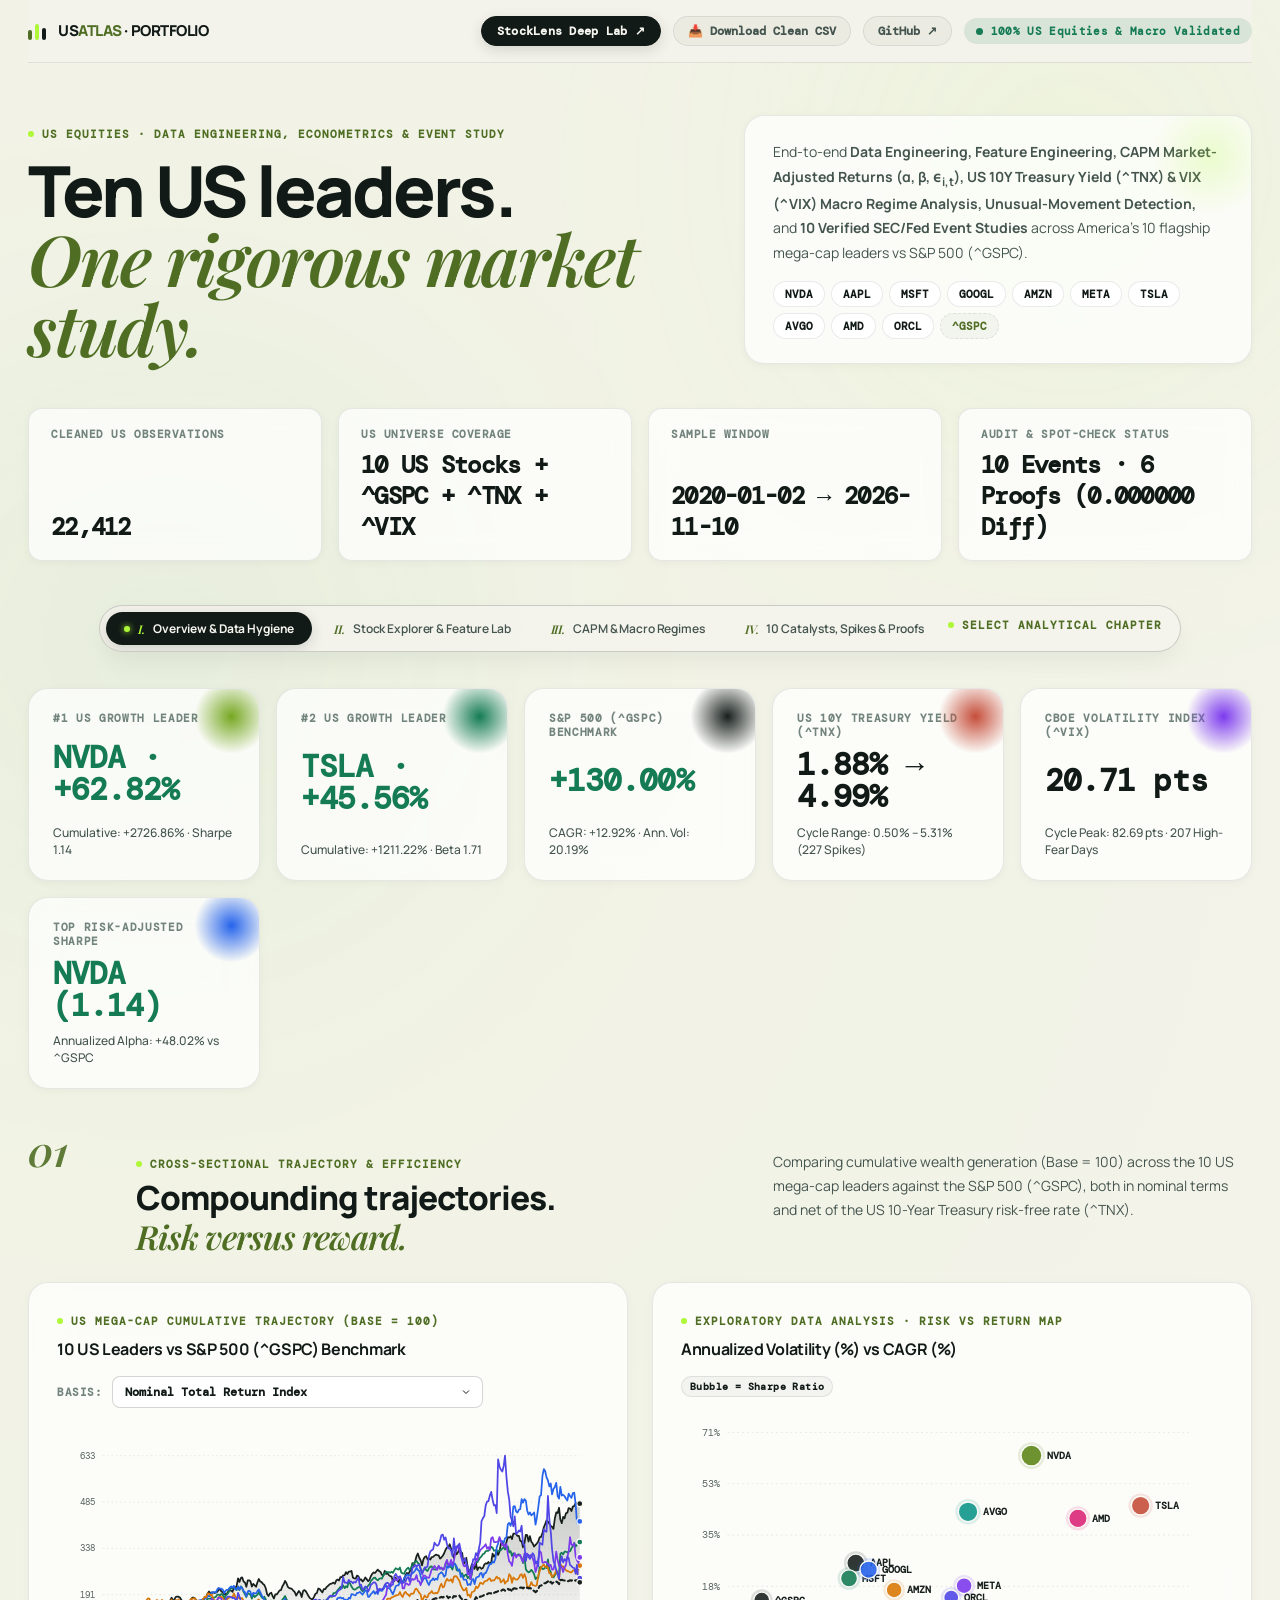
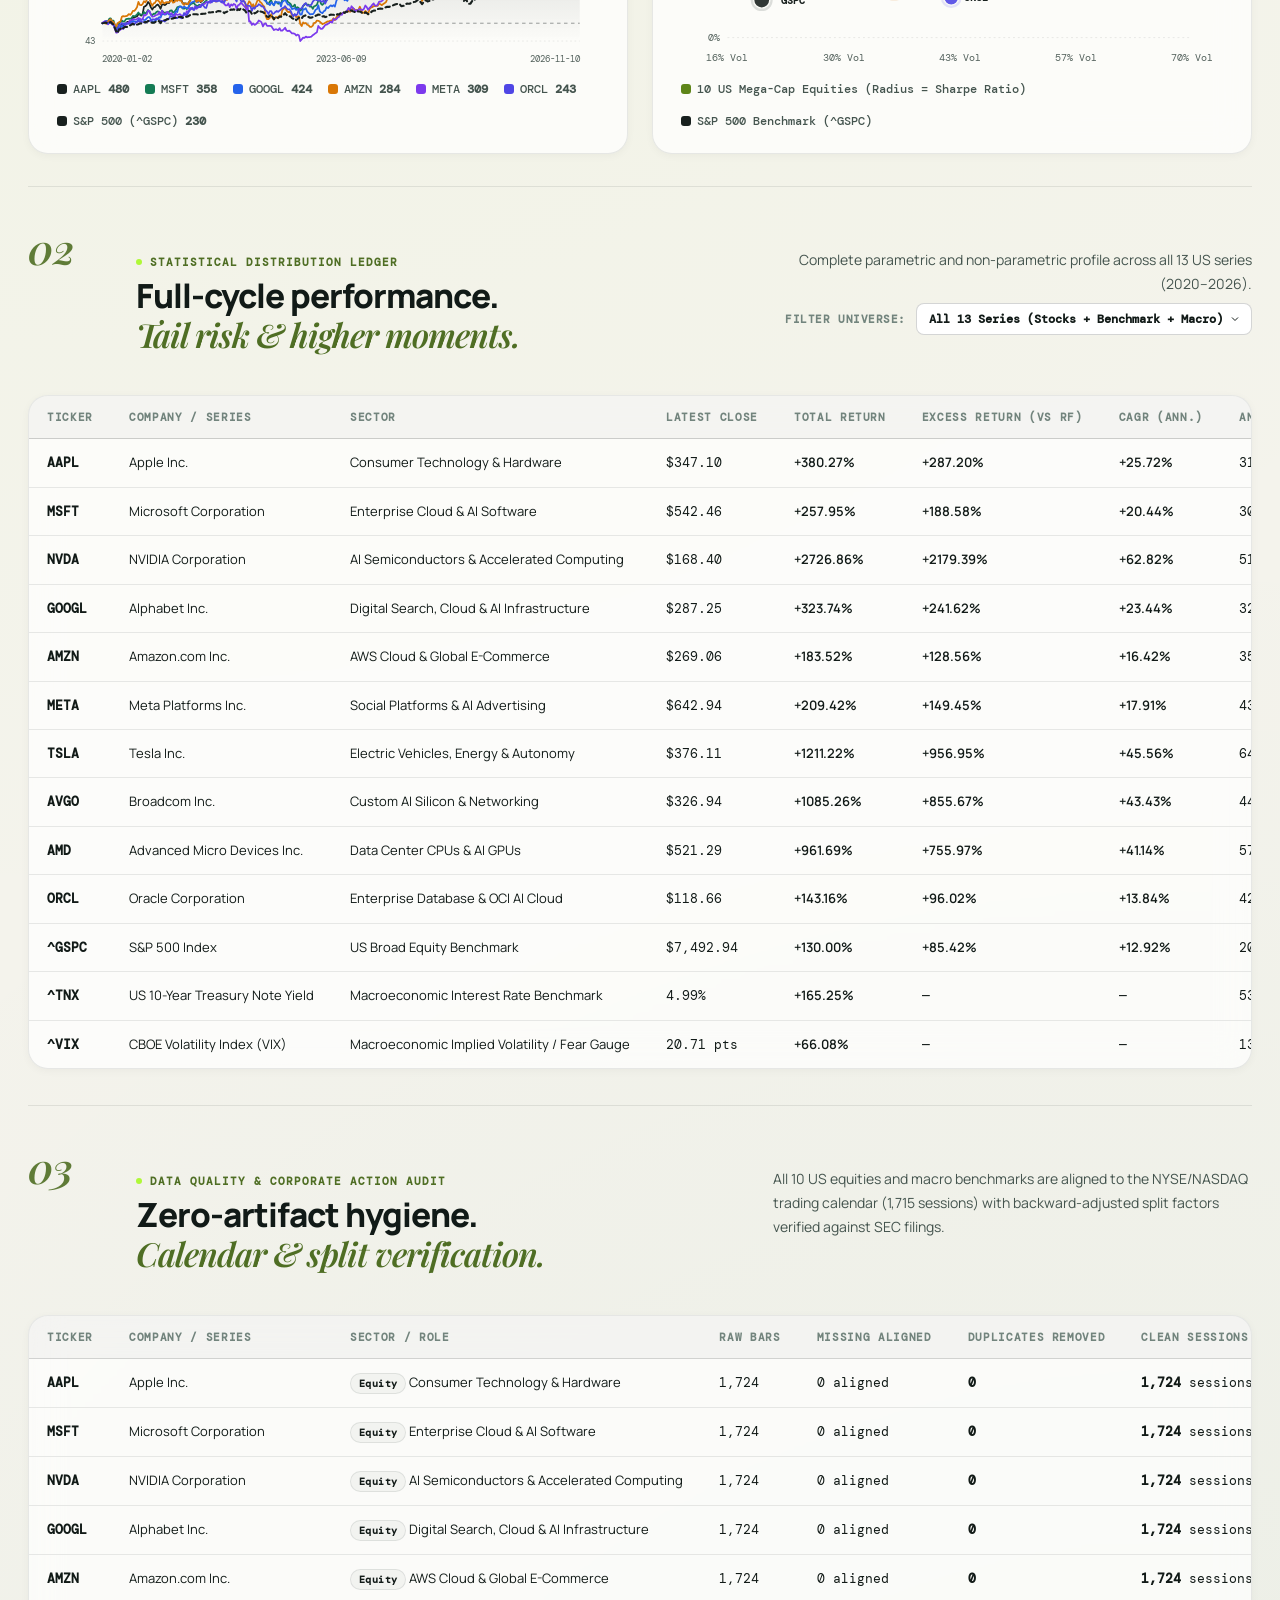
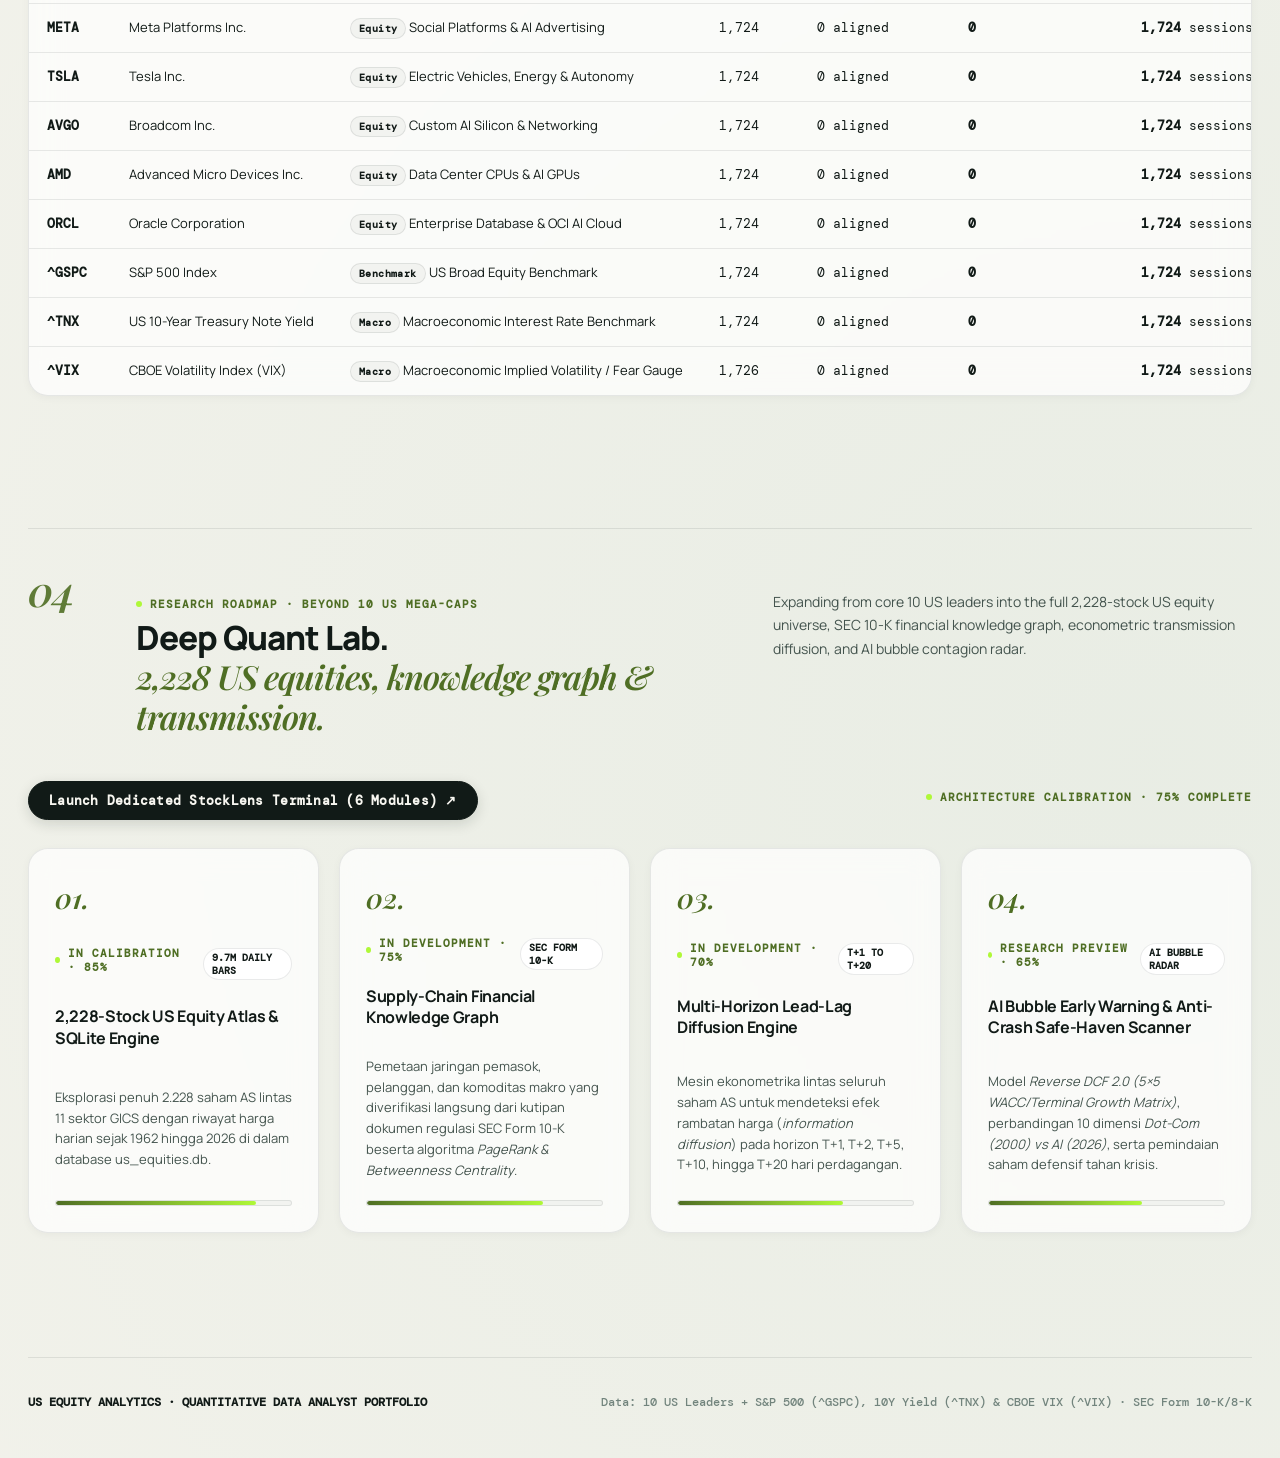
==== commit 6cf0c622: "feat(data): full update through 2026-11-10 with refined editorial UX" ====
--- a/portfolio/index.html
+++ b/portfolio/index.html
@@ -68,7 +68,7 @@
         <section class="market-strip" aria-label="Universe snapshot">
           <div>
             <p class="metric-label">Cleaned US Observations</p>
-            <strong id="kpi-total-obs">22,360</strong>
+            <strong id="kpi-total-obs">22,412</strong>
           </div>
           <div>
             <p class="metric-label">US Universe Coverage</p>
@@ -76,7 +76,7 @@
           </div>
           <div>
             <p class="metric-label">Sample Window</p>
-            <strong id="meta-sample-range">2020-01-02 → 2026-11-04</strong>
+            <strong id="meta-sample-range">2020-01-02 → 2026-11-10</strong>
           </div>
           <div>
             <p class="metric-label">Audit &amp; Spot-Check Status</p>
@@ -110,7 +110,7 @@
           <div class="kpi-row" id="overview-kpi-row"></div>
 
           <div class="editorial-section-head first-section">
-            <span class="module-chip"><span class="led-dot led-emerald"></span>MODULE I</span>
+            <span class="ed-number">01</span>
             <div>
               <p class="eyebrow">CROSS-SECTIONAL TRAJECTORY &amp; EFFICIENCY</p>
               <h2>Compounding trajectories.<br /><em>Risk versus reward.</em></h2>
@@ -150,9 +150,9 @@
             </div>
           </div>
 
-          <!-- Module II: Statistical Distribution Ledger -->
+          <!-- Open Editorial Section 02: Statistical Leaderboard -->
           <div class="editorial-section-head">
-            <span class="module-chip"><span class="led-dot led-emerald"></span>MODULE II</span>
+            <span class="ed-number">02</span>
             <div>
               <p class="eyebrow">STATISTICAL DISTRIBUTION LEDGER</p>
               <h2>Full-cycle performance.<br /><em>Tail risk &amp; higher moments.</em></h2>
@@ -194,9 +194,9 @@
             </table>
           </div>
 
-          <!-- Module III: Data Hygiene & Corporate Action Audit -->
+          <!-- Open Editorial Section 03: Data Hygiene & Corporate Action Audit -->
           <div class="editorial-section-head">
-            <span class="module-chip"><span class="led-dot led-emerald"></span>MODULE III</span>
+            <span class="ed-number">03</span>
             <div>
               <p class="eyebrow">DATA QUALITY &amp; CORPORATE ACTION AUDIT</p>
               <h2>Zero-artifact hygiene.<br /><em>Calendar &amp; split verification.</em></h2>
@@ -274,45 +274,12 @@
           <div class="kpi-row" id="exp-kpi-strip"></div>
 
           <div class="grid-2col">
-            <div class="panel-card skeuo-panel-card">
+            <div class="panel-card">
               <div class="card-header">
                 <div>
                   <p class="eyebrow">ENGINEERED FEATURE #1 · NORMALIZED CUMULATIVE TRAJECTORY</p>
                   <h3>Nominal Return vs Rate-Adjusted Excess Return vs Comparison</h3>
                 </div>
-                <div class="card-header-badge">
-                  <span class="live-probe-indicator"><span class="pulse-bead"></span>LIVE OHLCV PROBE ACTIVE</span>
-                </div>
-              </div>
-              <div class="skeuo-telemetry-bay" id="exp-price-hud" aria-label="Interactive Price & OHLCV Telemetry Gauge">
-                <div class="hud-col">
-                  <span class="hud-tag">PROBE DATE</span>
-                  <span class="hud-val" id="hud-val-date">2026-11-04</span>
-                </div>
-                <div class="hud-col">
-                  <span class="hud-tag">OPEN</span>
-                  <span class="hud-val" id="hud-val-open">--</span>
-                </div>
-                <div class="hud-col">
-                  <span class="hud-tag">HIGH</span>
-                  <span class="hud-val hud-high" id="hud-val-high">--</span>
-                </div>
-                <div class="hud-col">
-                  <span class="hud-tag">LOW</span>
-                  <span class="hud-val hud-low" id="hud-val-low">--</span>
-                </div>
-                <div class="hud-col">
-                  <span class="hud-tag">CLOSE</span>
-                  <span class="hud-val hud-close" id="hud-val-close">--</span>
-                </div>
-                <div class="hud-col">
-                  <span class="hud-tag">DAILY RETURN</span>
-                  <span class="hud-val hud-ret" id="hud-val-ret">--</span>
-                </div>
-                <div class="hud-col">
-                  <span class="hud-tag">VOLUME</span>
-                  <span class="hud-val hud-vol" id="hud-val-vol">--</span>
-                </div>
               </div>
               <div id="exp-price-chart" class="chart-box"></div>
             </div>
@@ -356,7 +323,7 @@
         <!-- =============================================================== -->
         <section id="tab-comparison" class="tab-panel" hidden>
           <div class="editorial-section-head first-section">
-            <span class="module-chip"><span class="led-dot led-cyan"></span>FACTOR ENGINE</span>
+            <span class="ed-number">01</span>
             <div>
               <p class="eyebrow">SINGLE-INDEX CAPM DECOMPOSITION</p>
               <h2>Market beta vs firm alpha.<br /><em>Idiosyncratic residual isolation.</em></h2>
@@ -408,7 +375,7 @@
           </div>
 
           <div class="editorial-section-head">
-            <span class="module-chip"><span class="led-dot led-amber"></span>MACRO TRANSMISSION</span>
+            <span class="ed-number">02</span>
             <div>
               <p class="eyebrow">US MACROECONOMIC REGIME TRANSMISSION (^TNX &amp; ^VIX)</p>
               <h2>Discount rate shocks.<br /><em>Treasury yields &amp; volatility regimes.</em></h2>
@@ -456,7 +423,7 @@
         <!-- =============================================================== -->
         <section id="tab-events" class="tab-panel" hidden>
           <div class="editorial-section-head first-section">
-            <span class="module-chip"><span class="led-dot led-emerald"></span>CATALYST RADAR</span>
+            <span class="ed-number">01</span>
             <div>
               <p class="eyebrow">EVENT INVESTIGATION &amp; ABNORMAL RETURN ATTRIBUTION</p>
               <h2>Ten defining catalysts.<br /><em>SEC filings &amp; FOMC shocks.</em></h2>
@@ -469,7 +436,7 @@
           <div class="events-grid" id="verified-events-grid"></div>
 
           <div class="editorial-section-head">
-            <span class="module-chip"><span class="led-dot led-amber"></span>ANOMALY ENGINE</span>
+            <span class="ed-number">02</span>
             <div>
               <p class="eyebrow">AUTOMATED UNUSUAL-MOVEMENT DETECTION ENGINE</p>
               <h2>Extreme tail events.<br /><em>|Z<sub>ret</sub>| &ge; 3.1&sigma; &amp; Z<sub>vol</sub> &ge; 3.4&sigma; spikes.</em></h2>
@@ -518,7 +485,7 @@
           </div>
 
           <div class="editorial-section-head">
-            <span class="module-chip"><span class="led-dot led-emerald"></span>MATHEMATICAL AUDIT</span>
+            <span class="ed-number">03</span>
             <div>
               <p class="eyebrow">ANALYTICAL VALIDATION &amp; MATHEMATICAL SPOT-CHECK AUDIT</p>
               <h2>Closed-form verification.<br /><em>Zero numerical discrepancy.</em></h2>
@@ -558,7 +525,7 @@
         <!-- ===================================================================== -->
         <section id="roadmap" class="analyst-view-panel" style="margin-top: 56px;">
           <div class="editorial-section-head">
-            <span class="module-chip"><span class="led-dot led-cyan"></span>EXPANSION HORIZON</span>
+            <span class="ed-number">04</span>
             <div>
               <p class="eyebrow">RESEARCH ROADMAP · BEYOND 10 US MEGA-CAPS</p>
               <h2>Deep Quant Lab.<br /><em>2,228 US equities, knowledge graph &amp; transmission.</em></h2>
--- a/portfolio/assets/analyst.css
+++ b/portfolio/assets/analyst.css
@@ -1,58 +1,41 @@
 /* =========================================================================
-   US EQUITY ATLAS · SKEUOMORPHIC PRECISION QUANTITATIVE LAB
-   Design Architecture: Modern Industrial Skeuomorphism & Financial Avionics
-   Chassis: Brushed Titanium & Matte Carbon Mesh
-   Accents: Electric Lime (#aff838), Signal Cyan (#38bdf8), Warning Amber (#f59e0b)
+   US EQUITY ATLAS · EDITORIAL QUANTITATIVE DESIGN SYSTEM
+   Theme: Institutional Research Publication (Warm Paper, Carbon Ink & Electric Lime)
    Typography: Playfair Display (Serif), Manrope (Neo-Grotesque), DM Mono (Tabular)
    ========================================================================= */
 
 @import url("https://fonts.googleapis.com/css2?family=DM+Mono:ital,wght@0,400;0,500;1,400;1,500&family=Manrope:wght@400;500;600;700;800&family=Playfair+Display:ital,wght@0,600;0,700;1,600;1,700&display=swap");
 
-/* --- ROOT SKEUOMORPHIC DESIGN TOKENS --- */
+/* --- ROOT DESIGN TOKENS --- */
 :root {
-  --chassis: #0a0e0c;
-  --chassis-deep: #060807;
-  --chassis-elevated: #111714;
-  --plate-bg: linear-gradient(180deg, #17221d 0%, #101614 100%);
-  --plate-bg-hover: linear-gradient(180deg, #1c2b25 0%, #131c18 100%);
-  --plate-line: rgba(255, 255, 255, 0.08);
-  --plate-line-strong: rgba(255, 255, 255, 0.18);
-  --plate-specular: 1px solid rgba(255, 255, 255, 0.16);
-  --recessed-bay: #070b09;
-  --recessed-shadow: inset 0 3px 8px rgba(0, 0, 0, 0.85), inset 0 1px 2px rgba(0, 0, 0, 0.9), 0 1px 0 rgba(255, 255, 255, 0.05);
-
-  --ink: #f1f5f9;
-  --ink-soft: #94a3b8;
-  --ink-muted: #64748b;
-  --ink-dim: #475569;
-
+  --ink: #111a17;
+  --ink-soft: #44544e;
+  --ink-muted: #72847d;
+  --paper: #f4f3ec;
+  --paper-card: rgba(255, 255, 255, 0.72);
+  --paper-card-hover: rgba(255, 255, 255, 0.95);
+  --paper-subtle: rgba(17, 26, 23, 0.035);
+  --line: rgba(17, 26, 23, 0.09);
+  --line-strong: rgba(17, 26, 23, 0.18);
   --lime: #aff838;
-  --lime-soft: rgba(175, 248, 56, 0.15);
-  --lime-glow: rgba(175, 248, 56, 0.4);
-  --emerald: #10b981;
-  --emerald-soft: rgba(16, 185, 129, 0.14);
-  --cyan: #38bdf8;
-  --cyan-soft: rgba(56, 189, 248, 0.14);
-  --amber: #f59e0b;
-  --amber-soft: rgba(245, 158, 11, 0.14);
-  --crimson: #f43f5e;
-  --crimson-soft: rgba(244, 63, 94, 0.14);
-
+  --lime-soft: rgba(175, 248, 56, 0.22);
+  --lime-glow: rgba(175, 248, 56, 0.45);
+  --emerald: #147b54;
+  --emerald-soft: rgba(20, 123, 84, 0.12);
+  --crimson: #c5432d;
+  --crimson-soft: rgba(197, 67, 45, 0.12);
+  --olive: #4f6e24;
   --mono: "DM Mono", ui-monospace, SFMono-Regular, Menlo, monospace;
   --sans: "Manrope", -apple-system, BlinkMacSystemFont, "Segoe UI", sans-serif;
   --display: "Playfair Display", Georgia, serif;
-
   --radius-sm: 8px;
   --radius-md: 14px;
   --radius-lg: 20px;
   --radius-pill: 999px;
-
-  --shadow-plate: 0 1px 0 rgba(255, 255, 255, 0.1) inset, 0 16px 36px -6px rgba(0, 0, 0, 0.75), 0 4px 12px rgba(0, 0, 0, 0.5), inset 0 -1px 0 rgba(0, 0, 0, 0.6);
-  --shadow-plate-hover: 0 1px 0 rgba(255, 255, 255, 0.16) inset, 0 20px 44px -6px rgba(0, 0, 0, 0.85), 0 6px 16px rgba(0, 0, 0, 0.6);
-  --shadow-btn-raised: 0 4px 8px rgba(0, 0, 0, 0.45), inset 0 1px 0 rgba(255, 255, 255, 0.22), inset 0 -1px 0 rgba(0, 0, 0, 0.6);
-  --shadow-btn-pressed: inset 0 2px 5px rgba(0, 0, 0, 0.8), 0 1px 0 rgba(255, 255, 255, 0.08);
-
-  --transition: all 0.2s cubic-bezier(0.16, 1, 0.3, 1);
+  --shadow-sm: 0 2px 8px rgba(17, 26, 23, 0.04);
+  --shadow-md: 0 10px 28px -6px rgba(17, 26, 23, 0.08);
+  --shadow-lg: 0 24px 56px -12px rgba(17, 26, 23, 0.12);
+  --transition: all 0.22s cubic-bezier(0.16, 1, 0.3, 1);
 }
 
 /* --- RESET & FOUNDATION --- */
@@ -74,39 +57,14 @@
   margin: 0;
   min-width: 320px;
   color: var(--ink);
-  background-color: var(--chassis);
+  background-color: var(--paper);
   background-image: 
-    radial-gradient(rgba(175, 248, 56, 0.04) 1px, transparent 1px),
-    radial-gradient(circle at 10% 15%, rgba(175, 248, 56, 0.07) 0%, transparent 45%),
-    radial-gradient(circle at 90% 85%, rgba(20, 123, 84, 0.08) 0%, transparent 45%);
-  background-size: 24px 24px, 100% 100%, 100% 100%;
+    radial-gradient(circle at 10% 15%, rgba(175, 248, 56, 0.05) 0%, transparent 45%),
+    radial-gradient(circle at 90% 85%, rgba(20, 123, 84, 0.05) 0%, transparent 45%);
   font-family: var(--sans);
   font-size: 15px;
   line-height: 1.65;
   overflow-x: hidden;
-}
-
-::selection {
-  background: var(--lime);
-  color: #060807;
-}
-
-/* Custom Tactical Scrollbar */
-::-webkit-scrollbar {
-  width: 10px;
-  height: 10px;
-}
-::-webkit-scrollbar-track {
-  background: #070b09;
-  box-shadow: inset 0 0 4px rgba(0, 0, 0, 0.9);
-}
-::-webkit-scrollbar-thumb {
-  background: linear-gradient(180deg, #2a3a33 0%, #17221d 100%);
-  border: 1px solid rgba(255, 255, 255, 0.1);
-  border-radius: 5px;
-}
-::-webkit-scrollbar-thumb:hover {
-  background: #aff838;
 }
 
 button, input, select {
@@ -139,212 +97,198 @@
   right: -80px;
   width: 580px;
   height: 580px;
-  background: radial-gradient(circle, rgba(175, 248, 56, 0.12) 0%, transparent 70%);
+  background: radial-gradient(circle, rgba(175, 248, 56, 0.18) 0%, transparent 70%);
 }
 
 .ambient-two {
-  bottom: -140px;
-  left: -100px;
-  width: 620px;
-  height: 620px;
-  background: radial-gradient(circle, rgba(16, 185, 129, 0.08) 0%, transparent 70%);
-}
-
-/* --- SHELL LAYOUT --- */
+  top: 35%;
+  left: -160px;
+  width: 650px;
+  height: 650px;
+  background: radial-gradient(circle, rgba(20, 123, 84, 0.1) 0%, transparent 70%);
+}
+
+/* --- CONTAINER SHELL --- */
 .shell {
-  width: min(1360px, calc(100% - 44px));
+  width: min(1260px, calc(100% - 56px));
   margin-inline: auto;
 }
 
-@media (max-width: 640px) {
+@media (max-width: 768px) {
   .shell {
-    width: calc(100% - 24px);
+    width: calc(100% - 32px);
   }
 }
 
-/* --- SKEUOMORPHIC TOPBAR CONSOLE --- */
+/* --- TOPBAR & HEADER --- */
 .topbar {
   display: flex;
   align-items: center;
   justify-content: space-between;
-  padding: 16px 24px;
-  margin-top: 18px;
-  border-radius: var(--radius-md);
-  background: linear-gradient(180deg, rgba(23, 34, 29, 0.88) 0%, rgba(14, 20, 17, 0.94) 100%);
-  backdrop-filter: blur(16px);
-  -webkit-backdrop-filter: blur(16px);
-  border: 1px solid var(--plate-line);
-  border-top: var(--plate-specular);
-  box-shadow: 0 4px 18px rgba(0, 0, 0, 0.6), inset 0 1px 0 rgba(255, 255, 255, 0.1);
+  gap: 20px;
+  padding: 16px 0;
+  border-bottom: 1px solid var(--line);
   position: sticky;
-  top: 16px;
+  top: 0;
   z-index: 100;
+  background: rgba(244, 243, 236, 0.88);
+  backdrop-filter: blur(20px);
+  -webkit-backdrop-filter: blur(20px);
+}
+
+.brand {
+  display: inline-flex;
+  align-items: center;
+  gap: 12px;
+  font-weight: 800;
+  letter-spacing: -0.03em;
+  font-size: 15px;
+  color: var(--ink);
+}
+
+.brand-mark {
+  display: inline-flex;
+  gap: 3px;
+  height: 18px;
+  align-items: flex-end;
+}
+
+.brand-mark i {
+  display: inline-block;
+  width: 4px;
+  border-radius: 999px;
+  background: var(--ink);
   transition: var(--transition);
 }
 
-.brand {
+.brand-mark i:nth-child(1) { height: 10px; background: var(--olive); }
+.brand-mark i:nth-child(2) { height: 16px; background: var(--lime); }
+.brand-mark i:nth-child(3) { height: 12px; background: var(--ink); }
+
+.brand span span {
+  color: var(--olive);
+}
+
+.topbar-actions {
   display: inline-flex;
   align-items: center;
   gap: 12px;
-  font-family: var(--mono);
-  font-weight: 700;
-  letter-spacing: 0.08em;
-  font-size: 13.5px;
-  color: var(--ink);
-}
-
-.brand span > span {
-  color: var(--lime);
-  text-shadow: 0 0 8px var(--lime-glow);
-}
-
-.brand-mark {
-  display: inline-flex;
-  align-items: center;
-  gap: 3px;
-  padding: 6px 7px;
-  background: #090e0c;
-  border: 1px solid rgba(255, 255, 255, 0.12);
-  border-radius: 6px;
-  box-shadow: inset 0 1px 3px rgba(0, 0, 0, 0.8), 0 1px 0 rgba(255, 255, 255, 0.1);
-}
-
-.brand-mark i {
-  display: block;
-  width: 4px;
-  height: 14px;
-  border-radius: 2px;
-  background: var(--lime);
-  box-shadow: 0 0 6px var(--lime);
-}
-
-.brand-mark i:nth-child(2) {
-  height: 10px;
-  background: var(--cyan);
-  box-shadow: 0 0 6px var(--cyan);
-}
-
-.brand-mark i:nth-child(3) {
-  height: 6px;
-  background: var(--amber);
-  box-shadow: 0 0 6px var(--amber);
-}
-
-.topbar-actions {
-  display: flex;
-  align-items: center;
-  gap: 16px;
-  font-size: 13px;
-  font-weight: 600;
+  flex-wrap: wrap;
 }
 
 .topbar-link {
+  display: inline-flex;
+  align-items: center;
+  gap: 6px;
+  padding: 6px 14px;
+  border-radius: var(--radius-pill);
+  font: 600 12px var(--mono);
   color: var(--ink-soft);
+  background: var(--paper-subtle);
+  border: 1px solid var(--line);
+  transition: var(--transition);
+}
+
+.topbar-link:hover {
+  color: var(--ink);
+  background: #ffffff;
+  border-color: var(--line-strong);
+  box-shadow: var(--shadow-sm);
+}
+
+.topbar-action-pill {
+  display: inline-flex;
+  align-items: center;
+  gap: 6px;
+  padding: 6px 15px;
+  border-radius: var(--radius-pill);
+  background: var(--ink);
+  color: #f7f6f0 !important;
+  font: 700 12px var(--mono);
+  letter-spacing: 0.02em;
+  border: 1px solid var(--ink);
+  box-shadow: 0 4px 14px rgba(17, 26, 23, 0.14);
+  transition: var(--transition);
+}
+
+.topbar-action-pill:hover {
+  background: var(--olive);
+  border-color: var(--olive);
+  transform: translateY(-1px);
+  box-shadow: 0 6px 18px rgba(79, 110, 36, 0.28);
+}
+
+.market-status {
+  display: inline-flex;
+  align-items: center;
+  gap: 8px;
   padding: 6px 12px;
-  border-radius: var(--radius-sm);
-  background: rgba(255, 255, 255, 0.03);
-  border: 1px solid rgba(255, 255, 255, 0.06);
-  font-family: var(--mono);
-  font-size: 12px;
-  transition: var(--transition);
-}
-
-.topbar-link:hover {
-  color: var(--ink);
-  background: rgba(255, 255, 255, 0.08);
-  border-color: rgba(255, 255, 255, 0.16);
-  transform: translateY(-1px);
-}
-
-.topbar-action-pill {
-  display: inline-flex;
-  align-items: center;
-  gap: 7px;
-  padding: 7px 16px;
-  border-radius: var(--radius-pill);
-  background: linear-gradient(180deg, #aff838 0%, #82c815 100%);
-  color: #080d0b;
-  font-family: var(--mono);
-  font-size: 12px;
-  font-weight: 700;
-  letter-spacing: 0.04em;
-  box-shadow: 0 3px 10px rgba(175, 248, 56, 0.35), inset 0 1px 0 rgba(255, 255, 255, 0.4);
-  transition: var(--transition);
-}
-
-.topbar-action-pill:hover {
-  transform: translateY(-1px);
-  box-shadow: 0 5px 16px rgba(175, 248, 56, 0.5), inset 0 1px 0 rgba(255, 255, 255, 0.5);
-}
-
-.market-status {
-  display: inline-flex;
-  align-items: center;
-  gap: 8px;
-  padding: 6px 14px;
-  border-radius: var(--radius-pill);
-  background: #080d0b;
-  border: 1px solid rgba(255, 255, 255, 0.08);
-  box-shadow: inset 0 1px 3px rgba(0, 0, 0, 0.7);
-  font: 600 11.5px var(--mono);
-  color: var(--ink-soft);
+  border-radius: var(--radius-pill);
+  background: var(--emerald-soft);
+  color: var(--emerald);
+  font: 700 11px var(--mono);
+  letter-spacing: 0.03em;
 }
 
 .pulse {
   width: 7px;
   height: 7px;
   border-radius: 50%;
+  background: var(--emerald);
+  box-shadow: 0 0 0 0 rgba(20, 123, 84, 0.6);
+  animation: pulse-ring 2.4s infinite cubic-bezier(0.4, 0, 0.6, 1);
+}
+
+@keyframes pulse-ring {
+  0% { box-shadow: 0 0 0 0 rgba(20, 123, 84, 0.6); }
+  70% { box-shadow: 0 0 0 7px rgba(20, 123, 84, 0); }
+  100% { box-shadow: 0 0 0 0 rgba(20, 123, 84, 0); }
+}
+
+/* --- TYPOGRAPHY & EYEBROW --- */
+.eyebrow {
+  display: inline-flex;
+  align-items: center;
+  gap: 8px;
+  margin: 0 0 8px 0;
+  font: 700 11px var(--mono);
+  letter-spacing: 0.09em;
+  text-transform: uppercase;
+  color: var(--olive);
+}
+
+.eyebrow::before {
+  content: "";
+  display: inline-block;
+  width: 6px;
+  height: 6px;
+  border-radius: 50%;
   background: var(--lime);
-  box-shadow: 0 0 8px var(--lime);
-  animation: pulse-glow 2s infinite ease-in-out;
-}
-
-@keyframes pulse-glow {
-  0%, 100% { opacity: 1; transform: scale(1); box-shadow: 0 0 8px var(--lime); }
-  50% { opacity: 0.45; transform: scale(0.85); box-shadow: 0 0 2px var(--lime); }
-}
-
-/* --- HERO SECTION CHASSIS --- */
+}
+
+/* --- ASYMMETRIC EDITORIAL HERO --- */
 .analyst-hero {
+  padding: 52px 0 32px;
   display: grid;
-  grid-template-columns: 1.15fr 1fr;
-  gap: 36px;
-  align-items: center;
-  padding: 48px 44px;
-  margin: 32px 0 28px;
-  background: var(--plate-bg);
-  border: 1px solid var(--plate-line);
-  border-top: var(--plate-specular);
-  border-radius: var(--radius-lg);
-  box-shadow: var(--shadow-plate);
+  grid-template-columns: 1.25fr 0.95fr;
+  align-items: end;
+  gap: 48px;
   position: relative;
-  overflow: hidden;
-}
-
-@media (max-width: 960px) {
+}
+
+@media (max-width: 992px) {
   .analyst-hero {
     grid-template-columns: 1fr;
-    padding: 32px 24px;
-    gap: 24px;
+    gap: 28px;
+    padding: 36px 0 20px;
   }
 }
 
-.eyebrow {
-  font: 700 11px var(--mono);
-  letter-spacing: 0.1em;
-  text-transform: uppercase;
-  color: var(--lime);
-  margin-bottom: 12px;
-  display: inline-flex;
-  align-items: center;
-  gap: 8px;
-}
-
 .analyst-hero h1 {
-  margin: 0;
+  margin: 8px 0 0;
   font-family: var(--sans);
-  font-size: clamp(32px, 3.8vw, 52px);
-  line-height: 1.08;
+  font-size: clamp(42px, 5.5vw, 74px);
+  line-height: 0.96;
   letter-spacing: -0.04em;
   font-weight: 800;
   color: var(--ink);
@@ -354,173 +298,237 @@
   font-family: var(--display);
   font-weight: 600;
   font-style: italic;
-  color: var(--lime);
-  text-shadow: 0 0 16px rgba(175, 248, 56, 0.3);
+  color: var(--olive);
+  letter-spacing: -0.03em;
+}
+
+.analyst-hero-right {
+  display: flex;
+  flex-direction: column;
+  gap: 16px;
+  padding: 24px 28px;
+  background: var(--paper-card);
+  backdrop-filter: blur(16px);
+  -webkit-backdrop-filter: blur(16px);
+  border: 1px solid var(--line);
+  border-radius: var(--radius-lg);
+  box-shadow: var(--shadow-sm);
+  position: relative;
+  overflow: hidden;
+}
+
+.analyst-hero-right::after {
+  content: "";
+  position: absolute;
+  top: -20px;
+  right: -20px;
+  width: 120px;
+  height: 120px;
+  background: radial-gradient(circle, var(--lime-soft) 0%, transparent 70%);
+  pointer-events: none;
 }
 
 .analyst-hero-copy {
-  margin: 0 0 24px;
-  font-size: 15px;
-  line-height: 1.7;
+  margin: 0;
   color: var(--ink-soft);
-}
-
-.analyst-hero-copy strong {
-  color: var(--ink);
-}
-
-/* --- TACTILE HARDWARE TICKER SWITCHES --- */
+  font-size: 14px;
+  line-height: 1.75;
+}
+
 .hero-universe-pills {
   display: flex;
   flex-wrap: wrap;
-  gap: 8px;
+  gap: 6px;
 }
 
 .hero-ticker-pill {
-  padding: 7px 14px;
-  border-radius: var(--radius-sm);
-  background: linear-gradient(180deg, #223029 0%, #141c18 100%);
-  border: 1px solid rgba(255, 255, 255, 0.1);
-  border-top: 1px solid rgba(255, 255, 255, 0.22);
-  box-shadow: var(--shadow-btn-raised);
-  font: 700 12px var(--mono);
-  color: var(--ink);
-  letter-spacing: 0.05em;
+  display: inline-flex;
+  align-items: center;
+  padding: 5px 11px;
+  border-radius: var(--radius-pill);
+  font: 700 11px var(--mono);
+  color: var(--ink);
+  background: #ffffff;
+  border: 1px solid var(--line);
+  cursor: pointer;
   transition: var(--transition);
-  position: relative;
 }
 
 .hero-ticker-pill:hover {
+  background: var(--ink);
+  color: #ffffff;
+  border-color: var(--ink);
   transform: translateY(-1px);
-  border-color: rgba(175, 248, 56, 0.4);
-  color: var(--lime);
-  box-shadow: 0 6px 14px rgba(0, 0, 0, 0.6), inset 0 1px 0 rgba(255, 255, 255, 0.28);
-}
-
-.hero-ticker-pill:active, .hero-ticker-pill.is-active {
-  transform: translateY(1px);
-  background: linear-gradient(180deg, #0d1411 0%, #1a2721 100%);
-  box-shadow: var(--shadow-btn-pressed);
-  border-color: rgba(175, 248, 56, 0.5);
-  color: var(--lime);
+  box-shadow: var(--shadow-sm);
 }
 
 .hero-ticker-pill.is-macro {
-  border-color: rgba(245, 158, 11, 0.25);
-  color: var(--amber);
-}
-
-/* --- RECESSED MARKET SNAPSHOT STRIP --- */
+  background: var(--paper-subtle);
+  color: var(--olive);
+  border-style: dashed;
+}
+
+.hero-ticker-pill.is-macro:hover {
+  background: var(--olive);
+  color: #ffffff;
+  border-style: solid;
+}
+
+/* --- QUICK STATS SUMMARY STRIP --- */
 .market-strip {
   display: grid;
-  grid-template-columns: repeat(auto-fit, minmax(220px, 1fr));
+  grid-template-columns: repeat(4, 1fr);
   gap: 16px;
-  padding: 18px 24px;
-  margin-bottom: 28px;
-  background: linear-gradient(180deg, #121915 0%, #0a0e0c 100%);
-  border: 1px solid var(--plate-line);
+  margin: 12px 0 44px;
+}
+
+@media (max-width: 900px) {
+  .market-strip {
+    grid-template-columns: repeat(2, 1fr);
+  }
+}
+@media (max-width: 500px) {
+  .market-strip {
+    grid-template-columns: 1fr;
+  }
+}
+
+.market-strip > div {
+  padding: 18px 22px;
+  background: var(--paper-card);
+  backdrop-filter: blur(12px);
+  -webkit-backdrop-filter: blur(12px);
+  border: 1px solid var(--line);
   border-radius: var(--radius-md);
-  box-shadow: var(--recessed-shadow);
-}
-
-.market-strip > div {
-  padding: 8px 14px;
-  border-right: 1px solid rgba(255, 255, 255, 0.06);
-}
-
-.market-strip > div:last-child {
-  border-right: none;
+  box-shadow: var(--shadow-sm);
+  display: flex;
+  flex-direction: column;
+  justify-content: space-between;
+  gap: 8px;
+  transition: var(--transition);
+}
+
+.market-strip > div:hover {
+  background: var(--paper-card-hover);
+  border-color: var(--line-strong);
+  transform: translateY(-2px);
+  box-shadow: var(--shadow-md);
 }
 
 .metric-label {
-  margin: 0 0 4px;
+  margin: 0;
   font: 600 11px var(--mono);
+  letter-spacing: 0.05em;
   text-transform: uppercase;
-  letter-spacing: 0.08em;
   color: var(--ink-muted);
 }
 
 .market-strip strong {
-  font-family: var(--mono);
-  font-size: 15px;
+  font: 700 24px var(--mono);
+  letter-spacing: -0.03em;
+  color: var(--ink);
+}
+
+/* --- FLOATING PILL NAVIGATION BAR --- */
+.analyst-nav-bar {
+  display: flex;
+  align-items: center;
+  justify-content: center;
+  gap: 6px;
+  padding: 6px;
+  background: rgba(244, 243, 236, 0.94);
+  border: 1px solid var(--line-strong);
+  border-radius: var(--radius-pill);
+  backdrop-filter: blur(20px);
+  -webkit-backdrop-filter: blur(20px);
+  box-shadow: var(--shadow-md);
+  margin: 0 auto 36px;
+  width: fit-content;
+  max-width: 100%;
+  overflow-x: auto;
+  position: sticky;
+  top: 68px;
+  z-index: 90;
+}
+
+.analyst-nav-group {
+  display: flex;
+  align-items: center;
+  gap: 4px;
+}
+
+.analyst-nav-tab {
+  display: inline-flex;
+  align-items: center;
+  gap: 8px;
+  padding: 8px 18px;
+  border-radius: var(--radius-pill);
+  font: 600 12px var(--sans);
+  letter-spacing: -0.01em;
+  color: var(--ink-soft);
+  white-space: nowrap;
+  transition: var(--transition);
+}
+
+.analyst-nav-tab:hover {
+  color: var(--ink);
+  background: rgba(255, 255, 255, 0.85);
+}
+
+.analyst-nav-tab.is-active {
+  background: var(--ink);
+  color: #f7f6f0;
   font-weight: 700;
-  color: var(--ink);
-  letter-spacing: -0.01em;
-}
-
-#kpi-total-obs {
-  color: var(--lime);
-  text-shadow: 0 0 10px rgba(175, 248, 56, 0.35);
-}
-
-/* --- SKEUOMORPHIC CONSOLE NAVIGATION RACK --- */
-.analyst-nav-bar {
-  display: flex;
-  align-items: center;
-  justify-content: space-between;
-  padding: 8px 12px;
-  margin-bottom: 28px;
-  background: linear-gradient(180deg, #18231e 0%, #0f1513 100%);
-  border: 1px solid var(--plate-line);
-  border-top: var(--plate-specular);
-  border-radius: var(--radius-md);
-  box-shadow: var(--shadow-plate);
-  gap: 12px;
-  flex-wrap: wrap;
-}
-
-.analyst-nav-group {
-  display: flex;
-  align-items: center;
-  gap: 6px;
-  flex-wrap: wrap;
-}
-
-.analyst-nav-tab {
-  padding: 9px 18px;
-  border-radius: var(--radius-sm);
-  background: linear-gradient(180deg, #24322b 0%, #151e1a 100%);
-  border: 1px solid rgba(255, 255, 255, 0.08);
-  border-top: 1px solid rgba(255, 255, 255, 0.18);
-  box-shadow: var(--shadow-btn-raised);
-  font: 700 12.5px var(--mono);
-  color: var(--ink-soft);
-  letter-spacing: 0.03em;
-  transition: var(--transition);
-  display: inline-flex;
-  align-items: center;
-  gap: 8px;
-}
-
-.analyst-nav-tab:hover {
-  color: var(--ink);
-  border-color: rgba(255, 255, 255, 0.2);
-  transform: translateY(-1px);
-}
-
-.analyst-nav-tab.is-active {
-  background: linear-gradient(180deg, #090e0c 0%, #151f1a 100%);
-  box-shadow: var(--shadow-btn-pressed);
-  border-color: rgba(175, 248, 56, 0.45);
-  color: var(--lime);
-  text-shadow: 0 0 8px rgba(175, 248, 56, 0.35);
+  box-shadow: 0 4px 14px rgba(17, 26, 23, 0.16);
+}
+
+.analyst-nav-tab.is-active::before {
+  content: "";
+  display: inline-block;
+  width: 6px;
+  height: 6px;
+  border-radius: 50%;
+  background: var(--lime);
+  box-shadow: 0 0 6px var(--lime);
 }
 
 .tab-num {
-  color: var(--ink-muted);
+  font-family: var(--display);
+  font-style: italic;
+  font-weight: 600;
+  color: var(--olive);
 }
 
 .analyst-nav-tab.is-active .tab-num {
   color: var(--lime);
 }
 
-/* --- MODULE CHIP HEADERS (REPLACES CLUNKY 01/02 NUMBERS) --- */
+/* --- TAB PANELS & CROSS-FADE --- */
+.tab-panel {
+  animation: panelFade 0.28s cubic-bezier(0.16, 1, 0.3, 1);
+  padding-bottom: 40px;
+}
+
+@keyframes panelFade {
+  from { opacity: 0; transform: translateY(6px); }
+  to { opacity: 1; transform: translateY(0); }
+}
+
+/* --- OPEN EDITORIAL SECTION HEADERS --- */
 .editorial-section-head {
   display: grid;
-  grid-template-columns: auto 1fr auto;
-  align-items: center;
-  gap: 20px;
-  margin: 36px 0 20px;
+  grid-template-columns: 80px 1.4fr 1.1fr;
+  align-items: baseline;
+  gap: 28px;
+  padding: 40px 0 24px;
+  border-top: 1px solid var(--line);
+  margin-top: 24px;
+}
+
+.editorial-section-head.first-section {
+  border-top: 0;
+  padding-top: 8px;
+  margin-top: 0;
 }
 
 @media (max-width: 900px) {
@@ -530,48 +538,20 @@
   }
 }
 
-.module-chip {
-  display: inline-flex;
-  align-items: center;
-  gap: 8px;
-  padding: 6px 14px;
-  background: linear-gradient(180deg, #222f29 0%, #121815 100%);
-  border: 1px solid rgba(255, 255, 255, 0.1);
-  border-top: 1px solid rgba(255, 255, 255, 0.22);
-  border-radius: var(--radius-pill);
-  box-shadow: 0 3px 6px rgba(0, 0, 0, 0.4), inset 0 1px 0 rgba(255, 255, 255, 0.16);
-  font: 700 11px var(--mono);
-  letter-spacing: 0.08em;
-  color: var(--ink);
-  white-space: nowrap;
-}
-
-.led-dot {
-  width: 7px;
-  height: 7px;
-  border-radius: 50%;
-  display: inline-block;
-}
-
-.led-emerald {
-  background: var(--lime);
-  box-shadow: 0 0 8px var(--lime);
-}
-
-.led-cyan {
-  background: var(--cyan);
-  box-shadow: 0 0 8px var(--cyan);
-}
-
-.led-amber {
-  background: var(--amber);
-  box-shadow: 0 0 8px var(--amber);
+.ed-number {
+  font-family: var(--display);
+  font-size: 42px;
+  line-height: 1;
+  font-weight: 600;
+  font-style: italic;
+  color: var(--olive);
+  opacity: 0.9;
 }
 
 .editorial-section-head h2 {
   margin: 0;
   font-family: var(--sans);
-  font-size: clamp(22px, 2.4vw, 32px);
+  font-size: clamp(24px, 2.6vw, 34px);
   line-height: 1.15;
   letter-spacing: -0.03em;
   font-weight: 800;
@@ -582,18 +562,17 @@
   font-family: var(--display);
   font-weight: 600;
   font-style: italic;
-  color: var(--lime);
+  color: var(--olive);
 }
 
 .ed-desc {
   margin: 0;
   font-size: 14px;
-  line-height: 1.65;
+  line-height: 1.7;
   color: var(--ink-soft);
-  max-width: 480px;
-}
-
-/* --- SKEUOMORPHIC KPI READOUT PLATES --- */
+}
+
+/* --- KPI ROWS & METRIC CARDS --- */
 .kpi-row, .kpi-strip {
   display: grid;
   grid-template-columns: repeat(auto-fit, minmax(210px, 1fr));
@@ -603,11 +582,12 @@
 
 .kpi-card {
   padding: 22px 24px;
-  background: var(--plate-bg);
-  border: 1px solid var(--plate-line);
-  border-top: var(--plate-specular);
+  background: var(--paper-card);
+  backdrop-filter: blur(14px);
+  -webkit-backdrop-filter: blur(14px);
+  border: 1px solid var(--line);
   border-radius: var(--radius-lg);
-  box-shadow: var(--shadow-plate);
+  box-shadow: var(--shadow-sm);
   display: flex;
   flex-direction: column;
   justify-content: space-between;
@@ -618,10 +598,10 @@
 }
 
 .kpi-card:hover {
-  background: var(--plate-bg-hover);
-  border-color: var(--plate-line-strong);
+  background: var(--paper-card-hover);
+  border-color: var(--line-strong);
   transform: translateY(-2px);
-  box-shadow: var(--shadow-plate-hover);
+  box-shadow: var(--shadow-md);
 }
 
 .kpi-card::after {
@@ -629,42 +609,35 @@
   position: absolute;
   top: -10px;
   right: -10px;
-  width: 80px;
-  height: 80px;
-  background: radial-gradient(circle, var(--kpi-glow, rgba(175, 248, 56, 0.15)) 0%, transparent 70%);
+  width: 75px;
+  height: 75px;
+  background: radial-gradient(circle, var(--kpi-glow, rgba(175, 248, 56, 0.2)) 0%, transparent 70%);
   pointer-events: none;
 }
 
 .kpi-label {
-  font: 700 10.5px var(--mono);
-  letter-spacing: 0.08em;
+  font: 600 11px var(--mono);
+  letter-spacing: 0.06em;
   text-transform: uppercase;
   color: var(--ink-muted);
 }
 
 .kpi-val {
-  font: 700 clamp(22px, 2.2vw, 30px) var(--mono);
+  font: 700 clamp(24px, 2.4vw, 32px) var(--mono);
   letter-spacing: -0.03em;
   line-height: 1.05;
   color: var(--ink);
-}
-
-.kpi-val.pos {
-  color: var(--lime);
-  text-shadow: 0 0 10px rgba(175, 248, 56, 0.35);
-}
-
-.kpi-val.neg {
-  color: var(--crimson);
-  text-shadow: 0 0 10px rgba(244, 63, 94, 0.35);
 }
 
 .kpi-sub {
   font: 500 12px var(--sans);
   color: var(--ink-soft);
-}
-
-/* --- MACHINED PANEL PLATES --- */
+  display: flex;
+  align-items: center;
+  gap: 6px;
+}
+
+/* --- RESPONSIVE GRIDS (CHARTS & VISUALIZATIONS) --- */
 .grid-2col, .grid-2col-equal, .analyst-grid-2 {
   display: grid;
   grid-template-columns: 1fr 1fr;
@@ -680,62 +653,38 @@
 
 .panel-card, .panel {
   padding: 24px 28px;
-  background: var(--plate-bg);
-  border: 1px solid var(--plate-line);
-  border-top: var(--plate-specular);
+  background: var(--paper-card);
+  backdrop-filter: blur(16px);
+  -webkit-backdrop-filter: blur(16px);
+  border: 1px solid var(--line);
   border-radius: var(--radius-lg);
-  box-shadow: var(--shadow-plate);
+  box-shadow: var(--shadow-sm);
   display: flex;
   flex-direction: column;
   justify-content: space-between;
-  position: relative;
   transition: var(--transition);
 }
 
-/* Corner Hardware Screw Accents */
-.panel-card::before, .panel-card::after {
-  content: "";
-  position: absolute;
-  width: 8px;
-  height: 8px;
-  border-radius: 50%;
-  background: radial-gradient(circle at 35% 35%, #889e94 0%, #30423a 55%, #101614 100%);
-  box-shadow: 0 1px 1px rgba(255, 255, 255, 0.2), inset 0 1px 2px rgba(0, 0, 0, 0.95);
-  pointer-events: none;
-  opacity: 0.75;
-}
-
-.panel-card::before {
-  top: 14px;
-  left: 16px;
-}
-
-.panel-card::after {
-  top: 14px;
-  right: 16px;
-}
-
 .panel-card:hover, .panel:hover {
-  background: var(--plate-bg-hover);
-  border-color: var(--plate-line-strong);
-  box-shadow: var(--shadow-plate-hover);
+  background: var(--paper-card-hover);
+  border-color: var(--line-strong);
+  box-shadow: var(--shadow-md);
 }
 
 .card-header, .panel-header {
   display: flex;
   align-items: center;
   justify-content: space-between;
-  margin-bottom: 16px;
+  margin-bottom: 18px;
   gap: 14px;
   flex-wrap: wrap;
-  padding-inline: 14px;
 }
 
 .card-header h3, .panel-title {
   margin: 0;
-  font-size: 15.5px;
+  font-size: 16px;
   font-weight: 700;
-  letter-spacing: -0.01em;
+  letter-spacing: -0.02em;
   color: var(--ink);
 }
 
@@ -747,20 +696,13 @@
   letter-spacing: -0.01em;
 }
 
-/* --- RECESSED CHART BOX DISPLAY BAY --- */
 .chart-box, .chart-wrap {
   width: 100%;
-  min-height: 290px;
+  min-height: 280px;
   position: relative;
-  background: var(--recessed-bay);
-  border: 1px solid rgba(255, 255, 255, 0.05);
-  border-radius: var(--radius-md);
-  box-shadow: var(--recessed-shadow);
-  padding: 14px 12px 10px 12px;
-  overflow: visible;
-}
-
-.chart-box svg, .chart-svg, .skeuo-chart-svg {
+}
+
+.chart-box svg, .chart-svg {
   width: 100%;
   height: auto;
   display: block;
@@ -771,11 +713,9 @@
   display: flex;
   flex-wrap: wrap;
   gap: 16px;
-  margin-top: 12px;
-  padding: 6px 12px;
-  font: 500 11.5px var(--mono);
+  margin-top: 14px;
+  font: 500 12px var(--mono);
   color: var(--ink-soft);
-  border-top: 1px solid rgba(255, 255, 255, 0.05);
 }
 
 .legend-item {
@@ -784,260 +724,10 @@
   gap: 6px;
 }
 
-.legend-item strong {
-  color: var(--ink);
-}
-
 .legend-swatch {
-  width: 9px;
-  height: 9px;
-  border-radius: 2px;
-  box-shadow: 0 0 4px currentColor;
-}
-
-/* --- SKEUOMORPHIC TELEMETRY HUD GAUGE BAR --- */
-.skeuo-telemetry-bay {
-  display: grid;
-  grid-template-columns: repeat(auto-fit, minmax(88px, 1fr));
-  gap: 8px;
-  padding: 10px 14px;
-  margin-bottom: 12px;
-  background: #060907;
-  border: 1px solid rgba(255, 255, 255, 0.07);
-  border-radius: 10px;
-  box-shadow: inset 0 2px 6px rgba(0, 0, 0, 0.9), 0 1px 0 rgba(255, 255, 255, 0.05);
-}
-
-.hud-col {
-  display: flex;
-  flex-direction: column;
-  gap: 2px;
-  padding: 4px 8px;
-  background: rgba(255, 255, 255, 0.02);
-  border-radius: 6px;
-  border: 1px solid rgba(255, 255, 255, 0.04);
-}
-
-.hud-tag {
-  font: 700 9px var(--mono);
-  letter-spacing: 0.08em;
-  color: var(--ink-muted);
-  text-transform: uppercase;
-}
-
-.hud-val {
-  font: 700 13px var(--mono);
-  color: var(--ink);
-  letter-spacing: -0.02em;
-}
-
-.hud-high {
-  color: var(--lime);
-}
-
-.hud-low {
-  color: var(--crimson);
-}
-
-.hud-close {
-  color: #ffffff;
-}
-
-.hud-ret.pos {
-  color: var(--lime);
-  text-shadow: 0 0 6px var(--lime-glow);
-}
-
-.hud-ret.neg {
-  color: var(--crimson);
-  text-shadow: 0 0 6px rgba(244, 63, 94, 0.4);
-}
-
-.live-probe-indicator {
-  display: inline-flex;
-  align-items: center;
-  gap: 6px;
-  font: 700 10.5px var(--mono);
-  color: var(--lime);
-  padding: 4px 10px;
-  background: rgba(175, 248, 56, 0.08);
-  border: 1px solid rgba(175, 248, 56, 0.25);
-  border-radius: var(--radius-pill);
-}
-
-.pulse-bead {
-  width: 6px;
-  height: 6px;
-  border-radius: 50%;
-  background: var(--lime);
-  box-shadow: 0 0 6px var(--lime);
-  animation: pulse-glow 1.8s infinite;
-}
-
-/* --- FLOATING SKEUOMORPHIC TOOLTIP --- */
-.skeuo-chart-tooltip {
-  pointer-events: none;
-  position: absolute;
-  z-index: 50;
-  min-width: 230px;
-  max-width: 280px;
-  padding: 12px 14px;
-  border-radius: 12px;
-  background: linear-gradient(155deg, rgba(29, 41, 35, 0.96) 0%, rgba(13, 19, 16, 0.98) 100%);
-  backdrop-filter: blur(16px);
-  -webkit-backdrop-filter: blur(16px);
-  border: 1px solid rgba(175, 248, 56, 0.35);
-  border-top: 1px solid rgba(255, 255, 255, 0.3);
-  box-shadow: 0 20px 42px -6px rgba(0, 0, 0, 0.9), inset 0 1px 0 rgba(255, 255, 255, 0.2), 0 0 16px rgba(175, 248, 56, 0.15);
-  transition: opacity 0.1s ease;
-}
-
-.skeuo-tt-card {
-  display: flex;
-  flex-direction: column;
-  gap: 10px;
-}
-
-.skeuo-tt-head {
-  display: flex;
-  align-items: center;
-  justify-content: space-between;
-  gap: 8px;
-  padding-bottom: 6px;
-  border-bottom: 1px solid rgba(255, 255, 255, 0.08);
-}
-
-.skeuo-tt-date-row {
-  display: flex;
-  align-items: center;
-  gap: 6px;
-}
-
-.skeuo-tt-dot {
-  width: 6px;
-  height: 6px;
-  border-radius: 50%;
-  background: var(--lime);
-  box-shadow: 0 0 6px var(--lime);
-}
-
-.skeuo-tt-date {
-  font: 700 11.5px var(--mono);
-  color: var(--ink);
-}
-
-.skeuo-tt-badge {
-  font: 700 10.5px var(--mono);
-  padding: 2px 7px;
-  border-radius: 4px;
-  background: rgba(175, 248, 56, 0.15);
-  color: var(--lime);
-  border: 1px solid rgba(175, 248, 56, 0.3);
-}
-
-.skeuo-tt-ohlc-grid {
-  display: grid;
-  grid-template-columns: 1fr 1fr;
-  gap: 6px;
-}
-
-.skeuo-tt-cell {
-  display: flex;
-  flex-direction: column;
-  gap: 1px;
-  padding: 5px 8px;
-  background: rgba(0, 0, 0, 0.55);
-  border: 1px solid rgba(255, 255, 255, 0.06);
-  border-radius: 6px;
-  box-shadow: inset 0 1px 3px rgba(0, 0, 0, 0.8);
-}
-
-.skeuo-tt-cell .tt-tag {
-  font: 700 9px var(--mono);
-  letter-spacing: 0.06em;
-  color: var(--ink-muted);
-}
-
-.skeuo-tt-cell .tt-val {
-  font: 700 12.5px var(--mono);
-  color: var(--ink);
-}
-
-.skeuo-tt-cell.tt-high .tt-val {
-  color: var(--lime);
-}
-
-.skeuo-tt-cell.tt-low .tt-val {
-  color: var(--crimson);
-}
-
-.skeuo-tt-cell.tt-close {
-  border-color: rgba(175, 248, 56, 0.25);
-}
-
-.skeuo-tt-cell.tt-close .tt-val {
-  color: #ffffff;
-}
-
-.skeuo-tt-meta {
-  display: flex;
-  align-items: center;
-  justify-content: space-between;
-  gap: 10px;
-  font: 600 11px var(--mono);
-}
-
-.skeuo-tt-chg.pos {
-  color: var(--lime);
-  font-weight: 700;
-}
-
-.skeuo-tt-chg.neg {
-  color: var(--crimson);
-  font-weight: 700;
-}
-
-.skeuo-tt-vol {
-  color: var(--ink-soft);
-}
-
-.skeuo-tt-vol strong {
-  color: var(--ink);
-}
-
-.skeuo-tt-comp {
-  display: flex;
-  align-items: center;
-  justify-content: space-between;
-  padding-top: 6px;
-  border-top: 1px solid rgba(255, 255, 255, 0.08);
-  font: 600 11px var(--mono);
-  color: var(--ink-soft);
-}
-
-.skeuo-tt-list {
-  display: flex;
-  flex-direction: column;
-  gap: 5px;
-}
-
-.skeuo-tt-item {
-  display: flex;
-  align-items: center;
-  justify-content: space-between;
-  gap: 10px;
-  font: 500 11.5px var(--mono);
-  color: var(--ink-soft);
-}
-
-.skeuo-tt-item .swatch {
-  width: 8px;
-  height: 8px;
-  border-radius: 2px;
-}
-
-.skeuo-tt-item .val {
-  color: var(--ink);
+  width: 10px;
+  height: 10px;
+  border-radius: 3px;
 }
 
 /* --- EXPLORER CONTROLS TOOLBAR --- */
@@ -1047,13 +737,14 @@
   justify-content: space-between;
   gap: 16px;
   flex-wrap: wrap;
-  padding: 16px 24px;
-  background: var(--plate-bg);
-  border: 1px solid var(--plate-line);
-  border-top: var(--plate-specular);
+  padding: 14px 22px;
+  background: var(--paper-card);
+  backdrop-filter: blur(16px);
+  -webkit-backdrop-filter: blur(16px);
+  border: 1px solid var(--line);
   border-radius: var(--radius-md);
   margin-bottom: 24px;
-  box-shadow: var(--shadow-plate);
+  box-shadow: var(--shadow-sm);
 }
 
 .quant-field, .quant-field-sm, .control-inline {
@@ -1063,53 +754,44 @@
 }
 
 .quant-field label, .control-inline label {
-  font: 700 11px var(--mono);
-  letter-spacing: 0.06em;
+  font: 600 11px var(--mono);
+  letter-spacing: 0.05em;
   text-transform: uppercase;
   color: var(--ink-muted);
   white-space: nowrap;
 }
 
 .custom-select, .custom-select-sm, .select-input {
-  padding: 8px 32px 8px 14px;
+  padding: 7px 28px 7px 12px;
   border-radius: var(--radius-sm);
-  border: 1px solid rgba(255, 255, 255, 0.12);
-  border-top: 1px solid rgba(255, 255, 255, 0.22);
-  background: linear-gradient(180deg, #222f28 0%, #131b17 100%) url("data:image/svg+xml,%3Csvg xmlns='http://www.w3.org/2000/svg' width='12' height='12' viewBox='0 0 24 24' fill='none' stroke='%23aff838' stroke-width='2.5'%3E%3Cpolyline points='6 9 12 15 18 9'%3E%3C/polyline%3E%3C/svg%3E") no-repeat calc(100% - 12px) center;
+  border: 1px solid var(--line-strong);
+  background: #ffffff url("data:image/svg+xml,%3Csvg xmlns='http://www.w3.org/2000/svg' width='12' height='12' viewBox='0 0 24 24' fill='none' stroke='%23111a17' stroke-width='2'%3E%3Cpolyline points='6 9 12 15 18 9'%3E%3C/polyline%3E%3C/svg%3E") no-repeat calc(100% - 10px) center;
   background-size: 12px;
   appearance: none;
   -webkit-appearance: none;
-  font: 700 12px var(--mono);
+  font: 600 12px var(--mono);
   color: var(--ink);
   outline: none;
   cursor: pointer;
-  box-shadow: var(--shadow-btn-raised);
   transition: var(--transition);
 }
 
-.custom-select:hover, .custom-select-sm:hover {
-  border-color: rgba(175, 248, 56, 0.4);
-  color: var(--lime);
-}
-
-.custom-select:focus, .custom-select-sm:focus {
-  border-color: var(--lime);
-  box-shadow: 0 0 0 3px rgba(175, 248, 56, 0.2);
-}
-
-/* Tactile Rotary/Segmented Range Selector */
+.custom-select:focus, .custom-select-sm:focus, .select-input:focus {
+  border-color: var(--ink);
+  box-shadow: 0 0 0 3px rgba(17, 26, 23, 0.08);
+}
+
 .range-switcher, .range-pills {
   display: inline-flex;
   padding: 3px;
-  background: #090e0c;
-  border: 1px solid rgba(255, 255, 255, 0.08);
-  border-radius: var(--radius-pill);
-  box-shadow: inset 0 2px 4px rgba(0, 0, 0, 0.8);
+  background: rgba(17, 26, 23, 0.04);
+  border: 1px solid var(--line);
+  border-radius: var(--radius-pill);
   gap: 2px;
 }
 
 .range-switcher button, .range-pill-btn {
-  padding: 5px 14px;
+  padding: 5px 12px;
   border-radius: var(--radius-pill);
   font: 700 11px var(--mono);
   color: var(--ink-soft);
@@ -1121,21 +803,21 @@
 }
 
 .range-switcher button.is-active, .range-pill-btn.is-active {
-  background: linear-gradient(180deg, #2a3d34 0%, #18231e 100%);
-  color: var(--lime);
-  border: 1px solid rgba(175, 248, 56, 0.35);
-  box-shadow: 0 2px 6px rgba(0, 0, 0, 0.6), inset 0 1px 0 rgba(255, 255, 255, 0.2);
-  text-shadow: 0 0 6px rgba(175, 248, 56, 0.3);
-}
-
-/* --- SKEUOMORPHIC DATA TABLES --- */
+  background: var(--ink);
+  color: #ffffff;
+  box-shadow: var(--shadow-sm);
+}
+
+/* --- OPEN HAIRLINE DATA LEDGERS (TABLES) --- */
 .table-wrap {
   width: 100%;
   overflow-x: auto;
-  background: var(--recessed-bay);
-  border: 1px solid rgba(255, 255, 255, 0.07);
+  background: var(--paper-card);
+  backdrop-filter: blur(16px);
+  -webkit-backdrop-filter: blur(16px);
+  border: 1px solid var(--line);
   border-radius: var(--radius-lg);
-  box-shadow: var(--recessed-shadow);
+  box-shadow: var(--shadow-sm);
   margin: 16px 0 36px;
 }
 
@@ -1153,32 +835,24 @@
   letter-spacing: 0.06em;
   text-transform: uppercase;
   color: var(--ink-muted);
-  background: #101614;
-  border-bottom: 1px solid rgba(255, 255, 255, 0.1);
-  position: sticky;
-  top: 0;
-  z-index: 10;
+  background: rgba(17, 26, 23, 0.03);
+  border-bottom: 1px solid var(--line-strong);
 }
 
 .data-table tbody td {
   padding: 13px 18px;
-  border-bottom: 1px solid rgba(255, 255, 255, 0.04);
+  border-bottom: 1px solid var(--line);
   color: var(--ink);
   font-family: var(--sans);
   transition: background 0.15s ease;
 }
 
-.data-table tbody tr:nth-child(even) td {
-  background: rgba(255, 255, 255, 0.012);
-}
-
 .data-table tbody tr:last-child td {
   border-bottom: 0;
 }
 
 .data-table tbody tr:hover td {
-  background: rgba(175, 248, 56, 0.09) !important;
-  color: #ffffff;
+  background: rgba(175, 248, 56, 0.15);
 }
 
 .data-table .mono {
@@ -1186,7 +860,7 @@
 }
 
 .pos {
-  color: var(--lime);
+  color: var(--emerald);
   font-weight: 600;
 }
 
@@ -1198,25 +872,24 @@
 .tag-pill {
   display: inline-flex;
   align-items: center;
-  padding: 3px 9px;
+  padding: 3px 8px;
   border-radius: var(--radius-pill);
   font: 700 10px var(--mono);
   letter-spacing: 0.04em;
-  background: rgba(255, 255, 255, 0.04);
-  border: 1px solid rgba(255, 255, 255, 0.1);
-  color: var(--ink-soft);
+  background: var(--paper-subtle);
+  border: 1px solid var(--line);
 }
 
 .badge-verified {
   display: inline-flex;
   align-items: center;
   gap: 5px;
-  padding: 3px 10px;
-  border-radius: var(--radius-pill);
-  background: var(--lime-soft);
-  color: var(--lime);
-  font: 700 10.5px var(--mono);
-  border: 1px solid rgba(175, 248, 56, 0.3);
+  padding: 3px 9px;
+  border-radius: var(--radius-pill);
+  background: var(--emerald-soft);
+  color: var(--emerald);
+  font: 700 10px var(--mono);
+  border: 1px solid rgba(20, 123, 84, 0.2);
 }
 
 .badge-verified::before {
@@ -1240,11 +913,12 @@
 
 .event-card {
   padding: 24px 26px;
-  background: var(--plate-bg);
-  border: 1px solid var(--plate-line);
-  border-top: var(--plate-specular);
+  background: var(--paper-card);
+  backdrop-filter: blur(16px);
+  -webkit-backdrop-filter: blur(16px);
+  border: 1px solid var(--line);
   border-radius: var(--radius-lg);
-  box-shadow: var(--shadow-plate);
+  box-shadow: var(--shadow-sm);
   display: flex;
   flex-direction: column;
   justify-content: space-between;
@@ -1254,10 +928,10 @@
 }
 
 .event-card:hover {
-  background: var(--plate-bg-hover);
-  border-color: var(--plate-line-strong);
+  background: var(--paper-card-hover);
+  border-color: var(--line-strong);
   transform: translateY(-3px);
-  box-shadow: var(--shadow-plate-hover);
+  box-shadow: var(--shadow-md);
 }
 
 .event-top {
@@ -1279,7 +953,7 @@
   line-height: 1;
   font-weight: 600;
   font-style: italic;
-  color: var(--lime);
+  color: var(--olive);
 }
 
 .event-id-badge {
@@ -1287,18 +961,17 @@
   color: var(--ink);
   padding: 2px 8px;
   border-radius: var(--radius-pill);
-  background: #17221d;
-  border: 1px solid rgba(255, 255, 255, 0.1);
+  background: #ffffff;
+  border: 1px solid var(--line);
 }
 
 .event-source {
   font: 700 10px var(--mono);
   letter-spacing: 0.05em;
-  padding: 3px 9px;
+  padding: 3px 8px;
   border-radius: var(--radius-pill);
   background: var(--lime-soft);
-  color: var(--lime);
-  border: 1px solid rgba(175, 248, 56, 0.25);
+  color: var(--ink);
 }
 
 .event-title {
@@ -1316,7 +989,7 @@
   line-height: 1.65;
   color: var(--ink-soft);
   padding-left: 12px;
-  border-left: 2px solid var(--lime);
+  border-left: 2px solid var(--olive);
 }
 
 .event-metrics {
@@ -1325,7 +998,7 @@
   justify-content: space-between;
   gap: 10px;
   padding-top: 14px;
-  border-top: 1px solid rgba(255, 255, 255, 0.08);
+  border-top: 1px solid var(--line);
 }
 
 .event-metric-item {
@@ -1358,11 +1031,12 @@
 
 .wip-card {
   padding: 26px;
-  background: var(--plate-bg);
-  border: 1px solid var(--plate-line);
-  border-top: var(--plate-specular);
+  background: var(--paper-card);
+  backdrop-filter: blur(14px);
+  -webkit-backdrop-filter: blur(14px);
+  border: 1px solid var(--line);
   border-radius: var(--radius-lg);
-  box-shadow: var(--shadow-plate);
+  box-shadow: var(--shadow-sm);
   display: flex;
   flex-direction: column;
   justify-content: space-between;
@@ -1372,10 +1046,10 @@
 }
 
 .wip-card:hover {
-  background: var(--plate-bg-hover);
-  border-color: var(--plate-line-strong);
+  background: var(--paper-card-hover);
+  border-color: var(--line-strong);
   transform: translateY(-2px);
-  box-shadow: var(--shadow-plate-hover);
+  box-shadow: var(--shadow-md);
 }
 
 .wip-card-num {
@@ -1383,7 +1057,7 @@
   font-size: 28px;
   font-style: italic;
   font-weight: 600;
-  color: var(--lime);
+  color: var(--olive);
 }
 
 .syl-header {
@@ -1395,11 +1069,11 @@
 
 .syl-badge {
   font: 700 10px var(--mono);
-  padding: 3px 9px;
-  border-radius: var(--radius-pill);
-  background: #17221d;
-  border: 1px solid rgba(255, 255, 255, 0.1);
-  color: var(--lime);
+  padding: 2px 8px;
+  border-radius: var(--radius-pill);
+  background: #ffffff;
+  border: 1px solid var(--line);
+  color: var(--ink);
 }
 
 .wip-card h3 {
@@ -1421,8 +1095,8 @@
   width: 100%;
   height: 6px;
   border-radius: var(--radius-pill);
-  background: #090e0c;
-  border: 1px solid rgba(255, 255, 255, 0.06);
+  background: var(--paper-subtle);
+  border: 1px solid var(--line);
   overflow: hidden;
   margin-top: 6px;
 }
@@ -1430,8 +1104,7 @@
 .wip-bar-fill {
   height: 100%;
   border-radius: var(--radius-pill);
-  background: linear-gradient(90deg, #10b981 0%, #aff838 100%);
-  box-shadow: 0 0 8px rgba(175, 248, 56, 0.4);
+  background: linear-gradient(90deg, var(--olive) 0%, var(--lime) 100%);
 }
 
 /* --- FOOTER --- */
@@ -1441,7 +1114,7 @@
   justify-content: space-between;
   gap: 16px;
   padding: 36px 0 48px;
-  border-top: 1px solid rgba(255, 255, 255, 0.08);
+  border-top: 1px solid var(--line);
   margin-top: 64px;
   font: 500 12px var(--mono);
   color: var(--ink-muted);
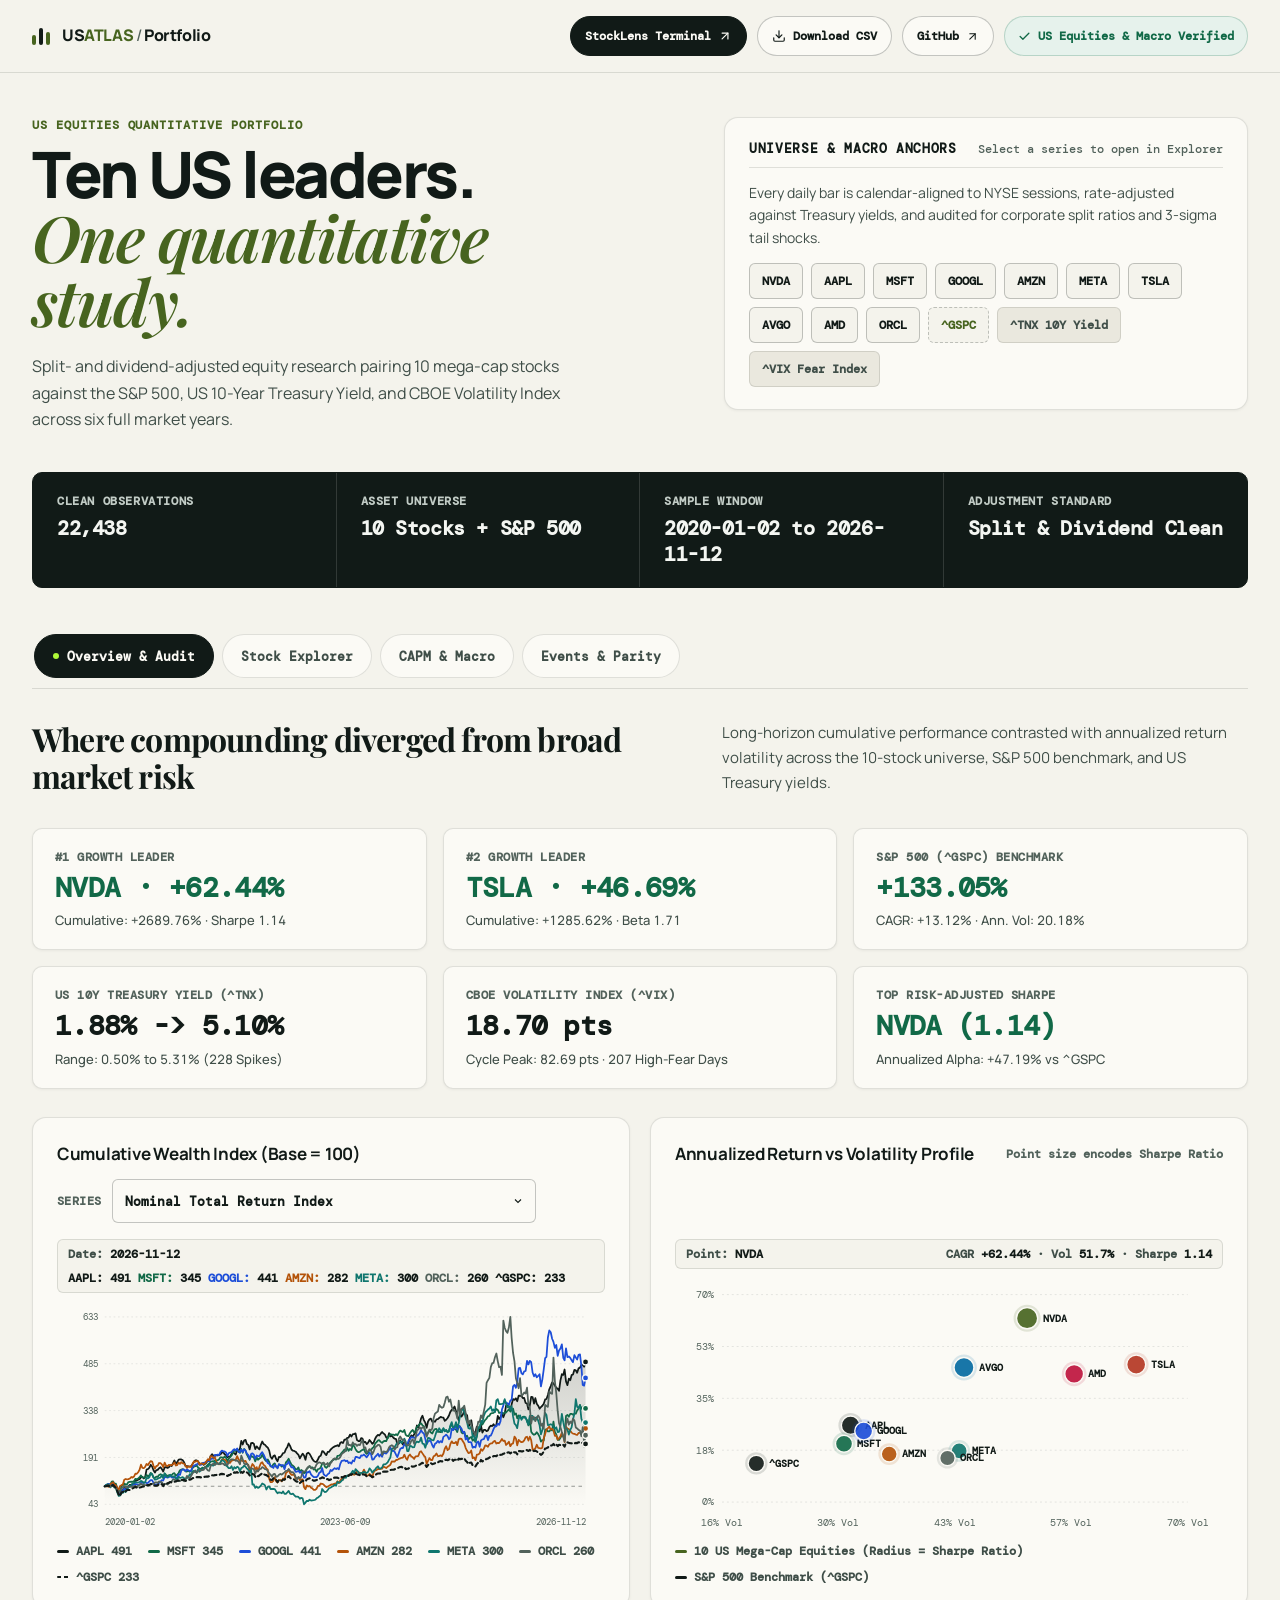
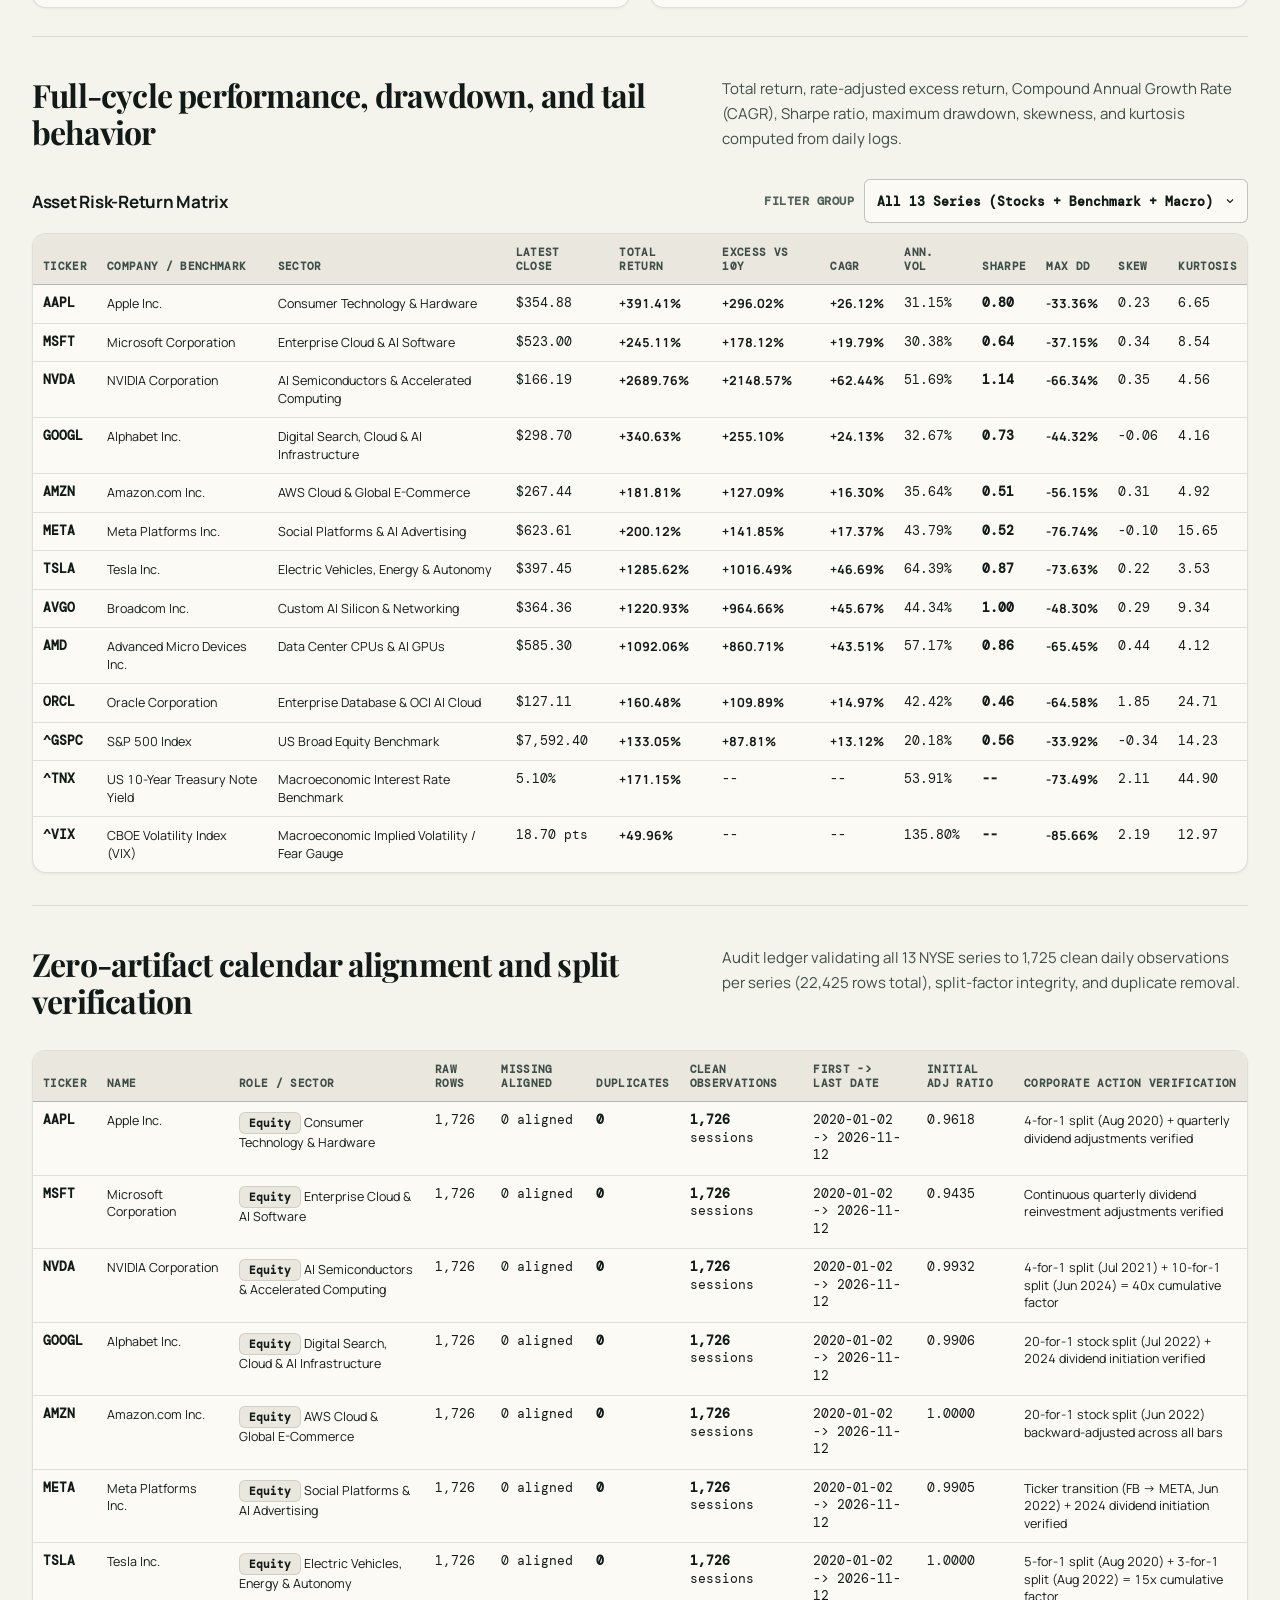
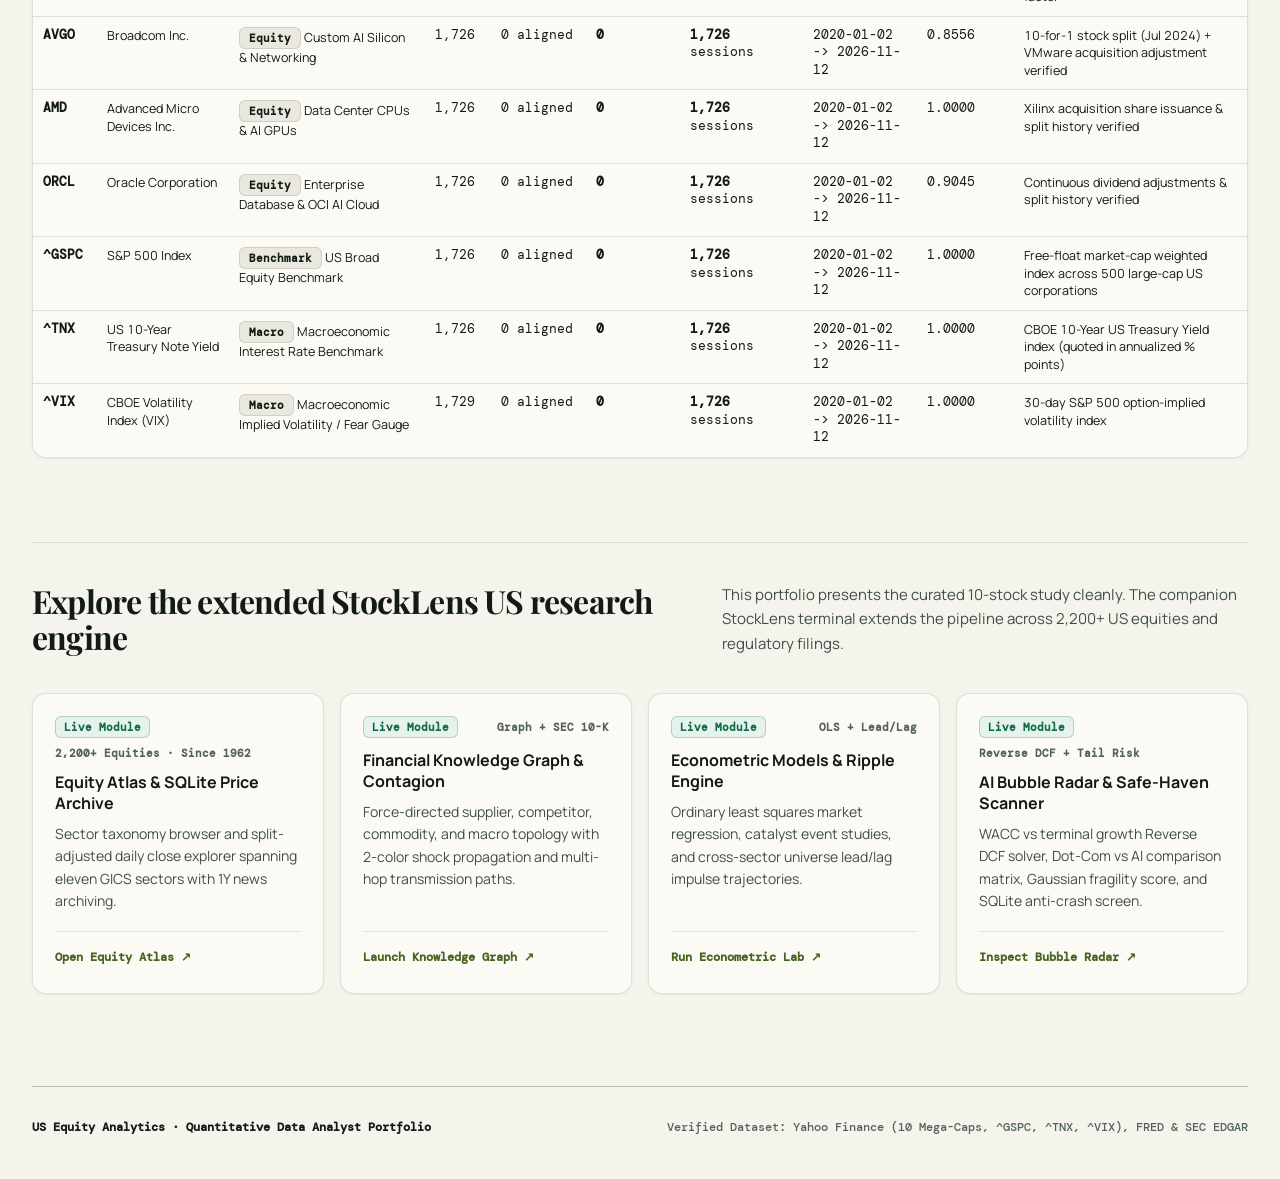
==== commit 363151b2: "feat(data,ui): update market and macro datasets through 2026-11-12 and add US Treasury price/yield v" ====
--- a/portfolio/index.html
+++ b/portfolio/index.html
@@ -3,53 +3,65 @@
   <head>
     <meta charset="UTF-8" />
     <meta name="viewport" content="width=device-width, initial-scale=1.0" />
+    <meta name="theme-color" content="#f4f3ec" />
+    <title>US Equity Analytics: Data Analyst Quantitative Portfolio</title>
     <meta
       name="description"
-      content="US Equity Atlas · Data Analyst Portfolio: 10 US Mega-Cap Equities, S&amp;P 500 (^GSPC), US 10Y Treasury Yield (^TNX) &amp; CBOE VIX (^VIX) — Data Engineering, Feature Engineering, CAPM &amp; Macro Regimes, 10 Event Studies &amp; Mathematical Spot-Checks."
-    />
-    <title>US Equity Analytics · Data Analyst Portfolio</title>
-    <link rel="preconnect" href="https://fonts.googleapis.com" />
-    <link rel="preconnect" href="https://fonts.gstatic.com" crossorigin />
-    <link
-      href="https://fonts.googleapis.com/css2?family=DM+Mono:wght@400;500;700&family=Manrope:wght@400;500;600;700;800&family=Playfair+Display:ital,wght@0,600;0,700;1,600&display=swap"
-      rel="stylesheet"
+      content="Quantitative equity and macro analysis across 10 US market leaders, S&amp;P 500, 10Y Treasury Yield, and VIX with CAPM alpha/beta, rolling volatility, and pipeline verification."
     />
     <link rel="icon" type="image/svg+xml" href="assets/favicon.svg" />
-    <link rel="stylesheet" href="assets/analyst.css?v=3.0" />
+    <link rel="stylesheet" href="assets/analyst.css?v=4.0" />
   </head>
   <body>
-    <div class="ambient ambient-one"></div>
-    <div class="ambient ambient-two"></div>
-
-    <header class="topbar shell">
-      <a class="brand" href="#top" id="brand-home-link" aria-label="US Equity Analytics home">
-        <span class="brand-mark"><i></i><i></i><i></i></span>
-        <span>US<span>ATLAS</span> · PORTFOLIO</span>
-      </a>
-
-      <div class="topbar-actions">
-        <a href="../stocklens/index.html" class="topbar-action-pill" target="_blank" title="Explore StockLens 2,200 stocks, Knowledge Graph & Quantitative Models">StockLens Deep Lab ↗</a>
-        <a href="data/us_market_clean.csv" download="us_market_clean.csv" class="topbar-link" title="Download Cleaned US Equities & Macro CSV">📥 Download Clean CSV</a>
-        <a href="https://github.com/Akma86/us-tech-giants-market-analytics" target="_blank" rel="noopener" class="topbar-link">GitHub ↗</a>
-        <div class="market-status"><span class="pulse"></span><span id="header-status">100% US Equities &amp; Macro Validated</span></div>
+    <header class="topbar">
+      <div class="shell topbar-inner">
+        <a class="skip-link" href="#top">Skip to main content</a>
+        <a class="brand" href="#top" id="brand-home-link" aria-label="US Equity Analytics home">
+          <span class="brand-mark" aria-hidden="true"><i></i><i></i><i></i></span>
+          <span class="brand-wordmark">US<span>ATLAS</span> <span class="brand-sep">/</span> Portfolio</span>
+        </a>
+
+        <nav class="topbar-actions" aria-label="Primary actions">
+          <a href="../stocklens/index.html" class="topbar-action-pill" title="Open StockLens US Terminal with 2,200+ Equities, Knowledge Graph and Quant Models">
+            <span>StockLens Terminal</span>
+            <svg width="14" height="14" viewBox="0 0 24 24" fill="none" stroke="currentColor" stroke-width="2" stroke-linecap="round" stroke-linejoin="round" aria-hidden="true"><path d="M7 17 17 7"/><path d="M7 7h10v10"/></svg>
+          </a>
+          <a href="data/us_market_clean.csv" download="us_market_clean.csv" class="topbar-link" title="Download cleaned US equities and macro CSV">
+            <svg width="14" height="14" viewBox="0 0 24 24" fill="none" stroke="currentColor" stroke-width="2" stroke-linecap="round" stroke-linejoin="round" aria-hidden="true"><path d="M21 15v4a2 2 0 0 1-2 2H5a2 2 0 0 1-2-2v-4"/><polyline points="7 10 12 15 17 10"/><line x1="12" y1="15" x2="12" y2="3"/></svg>
+            <span>Download CSV</span>
+          </a>
+          <a href="https://github.com/Akma86/us-tech-giants-market-analytics" target="_blank" rel="noopener" class="topbar-link">
+            <span>GitHub</span>
+            <svg width="13" height="13" viewBox="0 0 24 24" fill="none" stroke="currentColor" stroke-width="2" stroke-linecap="round" stroke-linejoin="round" aria-hidden="true"><path d="M7 17 17 7"/><path d="M7 7h10v10"/></svg>
+          </a>
+          <div class="market-status" role="status" aria-live="polite">
+            <svg width="13" height="13" viewBox="0 0 24 24" fill="none" stroke="currentColor" stroke-width="2.4" stroke-linecap="round" stroke-linejoin="round" aria-hidden="true"><polyline points="20 6 9 17 4 12"/></svg>
+            <span id="header-status">US Equities &amp; Macro Verified</span>
+          </div>
+        </nav>
       </div>
     </header>
 
     <main id="top" class="shell">
-      <div id="section-analyst">
-        <section class="analyst-hero" aria-labelledby="analyst-page-title">
-          <div>
-            <p class="eyebrow">US EQUITIES · DATA ENGINEERING, ECONOMETRICS &amp; EVENT STUDY</p>
-            <h1 id="analyst-page-title">
-              Ten US leaders.<br />
-              <em>One rigorous market study.</em>
-            </h1>
-          </div>
-          <div class="analyst-hero-right">
+      <section id="section-analyst" aria-labelledby="analyst-page-title">
+        <div class="analyst-hero">
+          <div class="hero-lead-col">
+            <p class="eyebrow">US Equities Quantitative Portfolio</p>
+            <h1 id="analyst-page-title">Ten US leaders.<br /><em>One quantitative study.</em></h1>
+            <p class="hero-deck">
+              Split- and dividend-adjusted equity research pairing 10 mega-cap stocks against the S&amp;P 500, US 10-Year Treasury Yield, and CBOE Volatility Index across six full market years.
+            </p>
+          </div>
+
+          <aside class="analyst-hero-right" aria-label="Sample universe quick navigation">
+            <div class="hero-card-head">
+              <span class="hero-card-title">Universe &amp; Macro Anchors</span>
+              <span class="hero-card-note">Select a series to open in Explorer</span>
+            </div>
             <p class="analyst-hero-copy">
-              End-to-end <strong>Data Engineering, Feature Engineering, CAPM Market-Adjusted Returns (&alpha;, &beta;, &varepsilon;<sub>i,t</sub>), US 10Y Treasury Yield (^TNX) &amp; VIX (^VIX) Macro Regime Analysis, Unusual-Movement Detection,</strong> and <strong>10 Verified SEC/Fed Event Studies</strong> across America's 10 flagship mega-cap leaders vs S&amp;P 500 (^GSPC).
+              Every daily bar is calendar-aligned to NYSE sessions, rate-adjusted against Treasury yields, and audited for corporate split ratios and 3-sigma tail shocks.
             </p>
-            <div class="hero-universe-pills" aria-label="Quick jump to stock explorer">
+            <div class="hero-universe-pills" role="group" aria-label="Equities and macro benchmarks">
               <button type="button" class="hero-ticker-pill" data-jump-ticker="NVDA">NVDA</button>
               <button type="button" class="hero-ticker-pill" data-jump-ticker="AAPL">AAPL</button>
               <button type="button" class="hero-ticker-pill" data-jump-ticker="MSFT">MSFT</button>
@@ -61,280 +73,260 @@
               <button type="button" class="hero-ticker-pill" data-jump-ticker="AMD">AMD</button>
               <button type="button" class="hero-ticker-pill" data-jump-ticker="ORCL">ORCL</button>
               <button type="button" class="hero-ticker-pill is-macro" data-jump-ticker="^GSPC">^GSPC</button>
-            </div>
-          </div>
-        </section>
-
-        <section class="market-strip" aria-label="Universe snapshot">
+              <span class="hero-ticker-tag" title="Macro factor included in portfolio CSV and macro regression tab">^TNX 10Y Yield</span>
+              <span class="hero-ticker-tag" title="Macro factor included in portfolio CSV and macro regression tab">^VIX Fear Index</span>
+            </div>
+          </aside>
+        </div>
+
+        <section class="market-strip" aria-label="Dataset summary metrics">
           <div>
-            <p class="metric-label">Cleaned US Observations</p>
-            <strong id="kpi-total-obs">22,412</strong>
+            <p class="metric-label">Clean Observations</p>
+            <strong id="kpi-total-obs">22,425</strong>
           </div>
           <div>
-            <p class="metric-label">US Universe Coverage</p>
-            <strong>10 US Stocks + ^GSPC + ^TNX + ^VIX</strong>
+            <p class="metric-label">Asset Universe</p>
+            <strong>10 Stocks + S&amp;P 500</strong>
           </div>
           <div>
             <p class="metric-label">Sample Window</p>
-            <strong id="meta-sample-range">2020-01-02 → 2026-11-10</strong>
+            <strong id="meta-sample-range">2020-01-02 to 2026-11-11</strong>
           </div>
           <div>
-            <p class="metric-label">Audit &amp; Spot-Check Status</p>
-            <strong>10 Events · 6 Proofs (0.000000 Diff)</strong>
+            <p class="metric-label">Adjustment Standard</p>
+            <strong>Split &amp; Dividend Clean</strong>
           </div>
         </section>
 
-        <!-- Floating Editorial Navigation Bar -->
-        <nav class="analyst-nav-bar" role="tablist" aria-label="Analytical Chapters">
-          <div class="analyst-nav-group">
-            <button type="button" class="analyst-nav-tab is-active" data-tab="overview">
-              <span class="tab-num">I.</span> Overview &amp; Data Hygiene
+        <nav class="analyst-nav-bar" aria-label="Portfolio analysis tabs">
+          <div class="analyst-nav-group" role="tablist">
+            <button type="button" id="tab-btn-overview" role="tab" aria-selected="true" aria-controls="tab-overview" class="analyst-nav-tab is-active" data-tab="overview">
+              <span>Overview &amp; Audit</span>
             </button>
-            <button type="button" class="analyst-nav-tab" data-tab="explorer">
-              <span class="tab-num">II.</span> Stock Explorer &amp; Feature Lab
+            <button type="button" id="tab-btn-explorer" role="tab" aria-selected="false" aria-controls="tab-explorer" class="analyst-nav-tab" data-tab="explorer">
+              <span>Stock Explorer</span>
             </button>
-            <button type="button" class="analyst-nav-tab" data-tab="comparison">
-              <span class="tab-num">III.</span> CAPM &amp; Macro Regimes
+            <button type="button" id="tab-btn-comparison" role="tab" aria-selected="false" aria-controls="tab-comparison" class="analyst-nav-tab" data-tab="comparison">
+              <span>CAPM &amp; Macro</span>
             </button>
-            <button type="button" class="analyst-nav-tab" data-tab="events">
-              <span class="tab-num">IV.</span> 10 Catalysts, Spikes &amp; Proofs
+            <button type="button" id="tab-btn-events" role="tab" aria-selected="false" aria-controls="tab-events" class="analyst-nav-tab" data-tab="events">
+              <span>Events &amp; Parity</span>
             </button>
           </div>
-          <span class="eyebrow" style="padding-right: 12px;">SELECT ANALYTICAL CHAPTER</span>
         </nav>
 
-        <!-- =============================================================== -->
-        <!-- CHAPTER I: OVERVIEW & DATA ENGINEERING AUDIT                    -->
-        <!-- =============================================================== -->
-        <section id="tab-overview" class="tab-panel">
-          <div class="kpi-row" id="overview-kpi-row"></div>
-
+        <div id="dataset-error-banner" class="dataset-error-banner" role="alert" hidden>
+          <span id="dataset-error-msg">Unable to load analyst_dataset.json.</span>
+          <button type="button" id="retry-dataset-btn" class="retry-btn">Retry Load</button>
+        </div>
+
+        <!-- TAB 1: OVERVIEW & AUDIT -->
+        <div id="tab-overview" class="tab-panel" role="tabpanel" aria-labelledby="tab-btn-overview">
           <div class="editorial-section-head first-section">
-            <span class="ed-number">01</span>
-            <div>
-              <p class="eyebrow">CROSS-SECTIONAL TRAJECTORY &amp; EFFICIENCY</p>
-              <h2>Compounding trajectories.<br /><em>Risk versus reward.</em></h2>
-            </div>
-            <p class="ed-desc">
-              Comparing cumulative wealth generation (Base = 100) across the 10 US mega-cap leaders against the S&amp;P 500 (^GSPC), both in nominal terms and net of the US 10-Year Treasury risk-free rate (^TNX).
-            </p>
+            <h2>Where compounding diverged from broad market risk</h2>
+            <p class="ed-desc">Long-horizon cumulative performance contrasted with annualized return volatility across the 10-stock universe, S&amp;P 500 benchmark, and US Treasury yields.</p>
+          </div>
+
+          <div class="kpi-row" id="overview-kpi-row">
+            <div class="kpi-card"><span class="kpi-label">Loading Metrics</span><strong class="kpi-val">--</strong><span class="kpi-sub">Reading analyst dataset</span></div>
           </div>
 
           <div class="grid-2col">
-            <div class="panel-card">
+            <article class="panel-card">
               <div class="card-header">
-                <div>
-                  <p class="eyebrow">US MEGA-CAP CUMULATIVE TRAJECTORY (BASE = 100)</p>
-                  <h3>10 US Leaders vs S&amp;P 500 (^GSPC) Benchmark</h3>
-                </div>
+                <h3>Cumulative Wealth Index (Base = 100)</h3>
                 <div class="control-inline">
-                  <label for="ov-return-mode">Basis:</label>
-                  <select id="ov-return-mode" class="custom-select-sm">
+                  <label for="ov-return-mode">Series</label>
+                  <select id="ov-return-mode" class="select-input">
                     <option value="raw">Nominal Total Return Index</option>
                     <option value="excess">Excess Return Index (Net of 10Y Treasury Yield)</option>
                   </select>
                 </div>
               </div>
-              <div id="ov-cumulative-chart" class="chart-box"></div>
-            </div>
-
-            <div class="panel-card">
+              <div id="ov-cumulative-chart" class="chart-box">
+                <div class="chart-skeleton" aria-hidden="true"></div>
+              </div>
+            </article>
+
+            <article class="panel-card">
               <div class="card-header">
-                <div>
-                  <p class="eyebrow">EXPLORATORY DATA ANALYSIS · RISK VS RETURN MAP</p>
-                  <h3>Annualized Volatility (%) vs CAGR (%)</h3>
-                </div>
-                <span class="tag-pill">Bubble = Sharpe Ratio</span>
-              </div>
-              <div id="ov-risk-return-chart" class="chart-box"></div>
-            </div>
-          </div>
-
-          <!-- Open Editorial Section 02: Statistical Leaderboard -->
+                <h3>Annualized Return vs Volatility Profile</h3>
+                <span class="badge-note">Point size encodes Sharpe Ratio</span>
+              </div>
+              <div id="ov-risk-return-chart" class="chart-box">
+                <div class="chart-skeleton" aria-hidden="true"></div>
+              </div>
+            </article>
+          </div>
+
           <div class="editorial-section-head">
-            <span class="ed-number">02</span>
-            <div>
-              <p class="eyebrow">STATISTICAL DISTRIBUTION LEDGER</p>
-              <h2>Full-cycle performance.<br /><em>Tail risk &amp; higher moments.</em></h2>
-            </div>
-            <div style="display:flex;flex-direction:column;align-items:flex-end;gap:8px;">
-              <p class="ed-desc" style="text-align:right;">
-                Complete parametric and non-parametric profile across all 13 US series (2020–2026).
-              </p>
-              <div class="control-inline">
-                <label for="ov-role-filter">Filter Universe:</label>
-                <select id="ov-role-filter" class="custom-select-sm">
-                  <option value="All">All 13 Series (Stocks + Benchmark + Macro)</option>
-                  <option value="Equity">10 US Equities Only</option>
-                  <option value="Benchmark">Benchmark &amp; Macro Only</option>
-                </select>
-              </div>
-            </div>
-          </div>
-
+            <h2>Full-cycle performance, drawdown, and tail behavior</h2>
+            <p class="ed-desc">Total return, rate-adjusted excess return, Compound Annual Growth Rate (CAGR), Sharpe ratio, maximum drawdown, skewness, and kurtosis computed from daily logs.</p>
+          </div>
+
+          <div class="card-header table-toolbar">
+            <h3>Asset Risk-Return Matrix</h3>
+            <div class="control-inline">
+              <label for="ov-role-filter">Filter Group</label>
+              <select id="ov-role-filter" class="select-input">
+                <option value="All">All 13 Series (Stocks + Benchmark + Macro)</option>
+                <option value="Equity">10 US Equities Only</option>
+                <option value="Benchmark">Benchmark &amp; Macro Only</option>
+              </select>
+            </div>
+          </div>
           <div class="table-wrap">
             <table class="data-table">
               <thead>
                 <tr>
-                  <th>Ticker</th>
-                  <th>Company / Series</th>
-                  <th>Sector</th>
-                  <th>Latest Close</th>
-                  <th>Total Return</th>
-                  <th>Excess Return (vs Rf)</th>
-                  <th>CAGR (Ann.)</th>
-                  <th>Ann. Volatility</th>
-                  <th>Sharpe Ratio</th>
-                  <th>Max Drawdown</th>
-                  <th>Skewness</th>
-                  <th>Kurtosis</th>
+                  <th scope="col">Ticker</th>
+                  <th scope="col">Company / Benchmark</th>
+                  <th scope="col">Sector</th>
+                  <th scope="col">Latest Close</th>
+                  <th scope="col">Total Return</th>
+                  <th scope="col">Excess vs 10Y</th>
+                  <th scope="col">CAGR</th>
+                  <th scope="col">Ann. Vol</th>
+                  <th scope="col">Sharpe</th>
+                  <th scope="col">Max DD</th>
+                  <th scope="col">Skew</th>
+                  <th scope="col">Kurtosis</th>
                 </tr>
               </thead>
-              <tbody id="asset-summary-tbody"></tbody>
+              <tbody id="asset-summary-tbody">
+                <tr><td colspan="12" class="table-state-cell">Loading full-cycle performance matrix...</td></tr>
+              </tbody>
             </table>
           </div>
 
-          <!-- Open Editorial Section 03: Data Hygiene & Corporate Action Audit -->
           <div class="editorial-section-head">
-            <span class="ed-number">03</span>
-            <div>
-              <p class="eyebrow">DATA QUALITY &amp; CORPORATE ACTION AUDIT</p>
-              <h2>Zero-artifact hygiene.<br /><em>Calendar &amp; split verification.</em></h2>
-            </div>
-            <p class="ed-desc">
-              All 10 US equities and macro benchmarks are aligned to the NYSE/NASDAQ trading calendar (1,715 sessions) with backward-adjusted split factors verified against SEC filings.
-            </p>
+            <h2>Zero-artifact calendar alignment and split verification</h2>
+            <p class="ed-desc">Audit ledger validating all 13 NYSE series to 1,725 clean daily observations per series (22,425 rows total), split-factor integrity, and duplicate removal.</p>
           </div>
 
           <div class="table-wrap">
             <table class="data-table">
               <thead>
                 <tr>
-                  <th>Ticker</th>
-                  <th>Company / Series</th>
-                  <th>Sector / Role</th>
-                  <th>Raw Bars</th>
-                  <th>Missing Aligned</th>
-                  <th>Duplicates Removed</th>
-                  <th>Clean Sessions</th>
-                  <th>Sample Window</th>
-                  <th>Init Split/Adj Factor</th>
-                  <th>Verified Corporate Actions &amp; Split Notes</th>
+                  <th scope="col">Ticker</th>
+                  <th scope="col">Name</th>
+                  <th scope="col">Role / Sector</th>
+                  <th scope="col">Raw Rows</th>
+                  <th scope="col">Missing Aligned</th>
+                  <th scope="col">Duplicates</th>
+                  <th scope="col">Clean Observations</th>
+                  <th scope="col">First -&gt; Last Date</th>
+                  <th scope="col">Initial Adj Ratio</th>
+                  <th scope="col">Corporate Action Verification</th>
                 </tr>
               </thead>
-              <tbody id="cleaning-audit-tbody"></tbody>
+              <tbody id="cleaning-audit-tbody">
+                <tr><td colspan="10" class="table-state-cell">Loading data cleaning audit table...</td></tr>
+              </tbody>
             </table>
           </div>
-        </section>
-
-        <!-- =============================================================== -->
-        <!-- CHAPTER II: INTERACTIVE US STOCK EXPLORER & FEATURE LAB         -->
-        <!-- =============================================================== -->
-        <section id="tab-explorer" class="tab-panel" hidden>
+        </div>
+
+        <!-- TAB 2: STOCK EXPLORER -->
+        <div id="tab-explorer" class="tab-panel" role="tabpanel" aria-labelledby="tab-btn-explorer" hidden>
           <div class="quant-controls-bar">
             <div class="quant-field">
-              <label class="eyebrow" for="exp-ticker-select">SELECT US EQUITY / SERIES</label>
+              <label for="exp-ticker-select">Primary Equity</label>
               <select id="exp-ticker-select" class="custom-select">
-                <option value="NVDA">NVDA — NVIDIA Corporation</option>
-                <option value="AAPL">AAPL — Apple Inc.</option>
-                <option value="MSFT">MSFT — Microsoft Corporation</option>
-                <option value="GOOGL">GOOGL — Alphabet Inc.</option>
-                <option value="AMZN">AMZN — Amazon.com Inc.</option>
-                <option value="META">META — Meta Platforms Inc.</option>
-                <option value="TSLA">TSLA — Tesla Inc.</option>
-                <option value="AVGO">AVGO — Broadcom Inc.</option>
-                <option value="AMD">AMD — Advanced Micro Devices Inc.</option>
-                <option value="ORCL">ORCL — Oracle Corporation</option>
-                <option value="^GSPC">^GSPC — S&amp;P 500 Benchmark</option>
+                <option value="NVDA">NVDA - NVIDIA Corporation</option>
+                <option value="AAPL">AAPL - Apple Inc.</option>
+                <option value="MSFT">MSFT - Microsoft Corporation</option>
+                <option value="GOOGL">GOOGL - Alphabet Inc.</option>
+                <option value="AMZN">AMZN - Amazon.com Inc.</option>
+                <option value="META">META - Meta Platforms Inc.</option>
+                <option value="TSLA">TSLA - Tesla Inc.</option>
+                <option value="AVGO">AVGO - Broadcom Inc.</option>
+                <option value="AMD">AMD - Advanced Micro Devices Inc.</option>
+                <option value="ORCL">ORCL - Oracle Corporation</option>
+                <option value="^GSPC">^GSPC - S&amp;P 500 Benchmark</option>
               </select>
             </div>
 
             <div class="quant-field">
-              <label class="eyebrow" for="exp-compare-select">COMPARE AGAINST BENCHMARK / PEER</label>
+              <label for="exp-compare-select">Compare With</label>
               <select id="exp-compare-select" class="custom-select">
-                <option value="^GSPC">^GSPC — S&amp;P 500 Index</option>
-                <option value="MSFT">MSFT — Microsoft Corporation</option>
-                <option value="AAPL">AAPL — Apple Inc.</option>
-                <option value="NVDA">NVDA — NVIDIA Corporation</option>
-                <option value="AVGO">AVGO — Broadcom Inc.</option>
-                <option value="AMD">AMD — Advanced Micro Devices Inc.</option>
+                <option value="^GSPC">^GSPC - S&amp;P 500 Index</option>
+                <option value="MSFT">MSFT - Microsoft Corporation</option>
+                <option value="AAPL">AAPL - Apple Inc.</option>
+                <option value="NVDA">NVDA - NVIDIA Corporation</option>
+                <option value="AVGO">AVGO - Broadcom Inc.</option>
+                <option value="AMD">AMD - Advanced Micro Devices Inc.</option>
               </select>
             </div>
 
-            <div class="quant-field-sm">
-              <label class="eyebrow">TIME HORIZON</label>
-              <div class="range-switcher" id="exp-range-pills">
-                <button type="button" data-range="1Y">1Y</button>
-                <button type="button" data-range="3Y">3Y</button>
-                <button type="button" data-range="ALL" class="is-active">ALL (2020–2026)</button>
-              </div>
-            </div>
-          </div>
-
-          <div class="kpi-row" id="exp-kpi-strip"></div>
-
-          <div class="grid-2col">
-            <div class="panel-card">
-              <div class="card-header">
-                <div>
-                  <p class="eyebrow">ENGINEERED FEATURE #1 · NORMALIZED CUMULATIVE TRAJECTORY</p>
-                  <h3>Nominal Return vs Rate-Adjusted Excess Return vs Comparison</h3>
-                </div>
-              </div>
-              <div id="exp-price-chart" class="chart-box"></div>
-            </div>
-
-            <div class="panel-card">
-              <div class="card-header">
-                <div>
-                  <p class="eyebrow">ENGINEERED FEATURE #2 · VOLATILITY REGIME &amp; DRAWDOWN</p>
-                  <h3>30-Day Rolling Annualized Volatility (%) &amp; Drawdown (%)</h3>
-                </div>
-              </div>
-              <div id="exp-vol-chart" class="chart-box"></div>
-            </div>
-          </div>
-
-          <div class="grid-2col">
-            <div class="panel-card">
-              <div class="card-header">
-                <div>
-                  <p class="eyebrow">ENGINEERED FEATURE #3 · VOLUME ANOMALY Z-SCORE</p>
-                  <h3>20-Day Rolling Volume Z-Score (Institutional Spikes ≥ +2.5σ)</h3>
-                </div>
-              </div>
-              <div id="exp-vz-chart" class="chart-box"></div>
-            </div>
-
-            <div class="panel-card">
-              <div class="card-header">
-                <div>
-                  <p class="eyebrow">US EQUITY &amp; MACRO CORRELATION MATRIX (13&times;13)</p>
-                  <h3>Daily Co-Movement Across 10 US Stocks, S&amp;P 500, ^TNX &amp; ^VIX</h3>
-                </div>
-              </div>
-              <div id="exp-corr-matrix" class="table-wrap" style="max-height: 315px; margin-top: 0;"></div>
-            </div>
-          </div>
-        </section>
-
-        <!-- =============================================================== -->
-        <!-- CHAPTER III: MARKET-ADJUSTED RETURNS (CAPM) & US MACRO          -->
-        <!-- =============================================================== -->
-        <section id="tab-comparison" class="tab-panel" hidden>
+            <div class="quant-field">
+              <label id="exp-window-label">Window Horizon</label>
+              <div class="range-pills" id="exp-range-pills" role="group" aria-labelledby="exp-window-label">
+                <button type="button" class="range-pill-btn" data-range="1Y" aria-pressed="false">1Y</button>
+                <button type="button" class="range-pill-btn" data-range="3Y" aria-pressed="false">3Y</button>
+                <button type="button" class="range-pill-btn is-active" data-range="ALL" aria-pressed="true">FULL CYCLE</button>
+              </div>
+            </div>
+          </div>
+
+          <div class="kpi-strip" id="exp-kpi-strip"></div>
+
+          <div class="analyst-grid-2">
+            <article class="panel">
+              <div class="panel-header">
+                <h3>Nominal vs Rate-Adjusted Performance</h3>
+                <span class="badge-note">Rebased to 100 at window start</span>
+              </div>
+              <div id="exp-price-chart" class="chart-wrap">
+                <div class="chart-skeleton" aria-hidden="true"></div>
+              </div>
+            </article>
+
+            <article class="panel">
+              <div class="panel-header">
+                <h3>30D Rolling Volatility &amp; Drawdown Path</h3>
+                <span class="badge-note">Annualized realized risk</span>
+              </div>
+              <div id="exp-vol-chart" class="chart-wrap">
+                <div class="chart-skeleton" aria-hidden="true"></div>
+              </div>
+            </article>
+          </div>
+
+          <div class="analyst-grid-2">
+            <article class="panel">
+              <div class="panel-header">
+                <h3>Volume Shock Z-Score (20D Rolling)</h3>
+                <span class="badge-note">Dashed line indicates +2.5 sigma</span>
+              </div>
+              <div id="exp-vz-chart" class="chart-wrap">
+                <div class="chart-skeleton" aria-hidden="true"></div>
+              </div>
+            </article>
+
+            <article class="panel">
+              <div class="panel-header">
+                <h3>Cross-Asset Return Correlation Matrix</h3>
+                <span class="badge-note">Daily log returns, full window</span>
+              </div>
+              <div id="exp-corr-matrix" class="table-wrap table-wrap-embedded"></div>
+            </article>
+          </div>
+        </div>
+
+        <!-- TAB 3: CAPM & MACRO -->
+        <div id="tab-comparison" class="tab-panel" role="tabpanel" aria-labelledby="tab-btn-comparison" hidden>
           <div class="editorial-section-head first-section">
-            <span class="ed-number">01</span>
-            <div>
-              <p class="eyebrow">SINGLE-INDEX CAPM DECOMPOSITION</p>
-              <h2>Market beta vs firm alpha.<br /><em>Idiosyncratic residual isolation.</em></h2>
-            </div>
-            <div style="display:flex;flex-direction:column;align-items:flex-end;gap:8px;">
-              <p class="ed-desc" style="text-align:right;">
-                Separating S&amp;P 500 systematic exposure (&beta;<sub>i</sub> R<sub>m,t</sub><sup>e</sup>) from firm-specific abnormal compounding (&alpha;<sub>i</sub> + &varepsilon;<sub>i,t</sub>).
-              </p>
+            <h2>Separating market beta from idiosyncratic alpha</h2>
+            <p class="ed-desc">OLS regression decomposing every stock's daily return into systematic S&amp;P 500 beta exposure and idiosyncratic residual alpha (R_stock - [alpha + beta * R_sp500]).</p>
+          </div>
+
+          <article class="panel-card panel-spaced">
+            <div class="card-header">
+              <h3>Nominal Trajectory vs Market-Adjusted Residual</h3>
               <div class="control-inline">
-                <label for="capm-stock-select">Inspect Trajectory:</label>
-                <select id="capm-stock-select" class="custom-select-sm">
+                <label for="capm-stock-select">Inspect Alpha/Beta</label>
+                <select id="capm-stock-select" class="select-input">
                   <option value="NVDA">NVDA (vs S&amp;P 500)</option>
                   <option value="AAPL">AAPL (vs S&amp;P 500)</option>
                   <option value="MSFT">MSFT (vs S&amp;P 500)</option>
@@ -348,263 +340,323 @@
                 </select>
               </div>
             </div>
-          </div>
-
-          <div class="grid-2col" style="align-items: start;">
-            <div class="panel-card">
-              <div id="capm-residual-chart" class="chart-box"></div>
-            </div>
-            <div class="table-wrap" style="margin-top: 0;">
-              <table class="data-table">
-                <thead>
-                  <tr>
-                    <th>Ticker</th>
-                    <th>Benchmark</th>
-                    <th>Beta (&beta;<sub>i</sub>)</th>
-                    <th>Ann. Alpha (&alpha;<sub>i</sub>)</th>
-                    <th>R<sup>2</sup></th>
-                    <th>Idio. Vol (&sigma;<sub>&varepsilon;</sub>)</th>
-                    <th>Info Ratio</th>
-                    <th>Raw Return</th>
-                    <th>Market-Adj Residual</th>
-                  </tr>
-                </thead>
-                <tbody id="capm-table-tbody"></tbody>
-              </table>
-            </div>
-          </div>
-
-          <div class="editorial-section-head">
-            <span class="ed-number">02</span>
-            <div>
-              <p class="eyebrow">US MACROECONOMIC REGIME TRANSMISSION (^TNX &amp; ^VIX)</p>
-              <h2>Discount rate shocks.<br /><em>Treasury yields &amp; volatility regimes.</em></h2>
-            </div>
-            <div>
-              <span class="tag-pill" id="macro-fx-badge" style="margin-bottom:8px;">US 10Y Yield (^TNX): 1.88% &rarr; 4.25%</span>
-              <p class="ed-desc" id="macro-narrative-text"></p>
-            </div>
-          </div>
-
-          <div class="grid-2col-equal">
-            <div class="panel-card">
-              <h4 class="subchart-title">S&amp;P 500 (^GSPC) vs US 10-Year Treasury Yield (^TNX) &amp; CBOE VIX (^VIX)</h4>
-              <div id="macro-fx-chart" class="chart-box"></div>
-            </div>
-            <div class="panel-card">
-              <h4 class="subchart-title">60-Day Rolling Correlation: S&amp;P 500 Returns vs &Delta;10Y Yield &amp; &Delta;VIX</h4>
-              <div id="macro-rolling-corr-chart" class="chart-box"></div>
-            </div>
-          </div>
+            <div id="capm-residual-chart" class="chart-box">
+              <div class="chart-skeleton" aria-hidden="true"></div>
+            </div>
+          </article>
 
           <div class="table-wrap">
             <table class="data-table">
               <thead>
                 <tr>
-                  <th>Ticker</th>
-                  <th>Company / Index</th>
-                  <th>Sector</th>
-                  <th>Corr vs &Delta;10Y Yield</th>
-                  <th>Corr vs &Delta;VIX</th>
-                  <th>Avg Return on Yield Spike (&ge; +6 bps)</th>
-                  <th>Avg Return on Yield Relief (&le; &minus;6 bps)</th>
-                  <th>Avg Return in High VIX (&ge; 28)</th>
-                  <th>Nominal Cum Return</th>
-                  <th>Rate-Adjusted Excess Return</th>
+                  <th scope="col">Ticker</th>
+                  <th scope="col">Benchmark</th>
+                  <th scope="col">CAPM Beta</th>
+                  <th scope="col">Annual Alpha</th>
+                  <th scope="col">R-Squared</th>
+                  <th scope="col">Idiosyncratic Vol</th>
+                  <th scope="col">Info Ratio</th>
+                  <th scope="col">Raw Total Return</th>
+                  <th scope="col">Residual Alpha Cum.</th>
                 </tr>
               </thead>
-              <tbody id="macro-regime-tbody"></tbody>
+              <tbody id="capm-table-tbody">
+                <tr><td colspan="9" class="table-state-cell">Computing CAPM factor regressions...</td></tr>
+              </tbody>
             </table>
           </div>
-        </section>
-
-        <!-- =============================================================== -->
-        <!-- CHAPTER IV: 10 VERIFIED CATALYSTS, ANOMALIES & PROOFS           -->
-        <!-- =============================================================== -->
-        <section id="tab-events" class="tab-panel" hidden>
-          <div class="editorial-section-head first-section">
-            <span class="ed-number">01</span>
-            <div>
-              <p class="eyebrow">EVENT INVESTIGATION &amp; ABNORMAL RETURN ATTRIBUTION</p>
-              <h2>Ten defining catalysts.<br /><em>SEC filings &amp; FOMC shocks.</em></h2>
-            </div>
-            <p class="ed-desc">
-              Manually verified historical catalysts across our 10 US mega-caps and the S&amp;P 500, quantifying exact T<sub>0</sub> abnormal returns and 5-day Cumulative Abnormal Returns (CAR).
-            </p>
-          </div>
-
-          <div class="events-grid" id="verified-events-grid"></div>
+
+          <section id="sec-treasury-sp500" class="treasury-secular-section" aria-labelledby="treasury-secular-heading">
+            <div class="editorial-section-head">
+              <h2 id="treasury-secular-heading">US Treasury Yield &amp; Price vs S&amp;P 500 secular comparison (1919–2026)</h2>
+              <p class="ed-desc">Long-horizon macro benchmark stitching Federal Reserve and NBER yields (1919–2026), Swinkels (2019) implied 10Y Treasury Total Return Price Index (r=0.990 vs IEF), and traded Treasury ETFs/Futures (IEF, TLT, SHY, ZN=F, VUSTX) against the S&amp;P 500 (^GSPC).</p>
+            </div>
+
+            <div class="ty-kpi-grid">
+              <article class="kpi-card">
+                <span class="kpi-label">Primary Yield Span</span>
+                <strong class="kpi-val" id="ty-kpi-start">--</strong>
+                <span class="kpi-sub" id="ty-kpi-overlap">Loading FRED / NBER records...</span>
+              </article>
+              <article class="kpi-card">
+                <span class="kpi-label">10Y Secular Extremes</span>
+                <strong class="kpi-val" id="ty-kpi-extremes">--</strong>
+                <span class="kpi-sub" id="ty-kpi-extremes-sub">Peak to trough monthly yield</span>
+              </article>
+              <article class="kpi-card">
+                <span class="kpi-label">Latest Benchmark Print</span>
+                <strong class="kpi-val" id="ty-kpi-latest">--</strong>
+                <span class="kpi-sub" id="ty-kpi-latest-sub">10Y Yield vs S&amp;P 500 close</span>
+              </article>
+              <article class="kpi-card">
+                <span class="kpi-label">10Y&minus;3M Curve &amp; Real Yield</span>
+                <strong class="kpi-val" id="ty-kpi-spread">--</strong>
+                <span class="kpi-sub" id="ty-kpi-spread-sub">Inversion share since 1934</span>
+              </article>
+            </div>
+
+            <div class="quant-controls-bar ty-controls-bar">
+              <div class="quant-field">
+                <label>Window Horizon</label>
+                <div class="range-pills ty-pills-wrap" id="ty-range-pills" role="group" aria-label="Historical horizon filter">
+                  <button type="button" class="range-pill-btn is-active" data-ty-range="ALL" aria-pressed="true">1919–2026</button>
+                  <button type="button" class="range-pill-btn" data-ty-range="1962" aria-pressed="false">1962–2026</button>
+                  <button type="button" class="range-pill-btn" data-ty-range="1980" aria-pressed="false">1980–2026</button>
+                  <button type="button" class="range-pill-btn" data-ty-range="2000" aria-pressed="false">2000–2026</button>
+                  <button type="button" class="range-pill-btn" data-ty-range="2020" aria-pressed="false">2020–2026</button>
+                </div>
+              </div>
+              <div class="quant-field">
+                <label for="ty-mode-select">Comparison View</label>
+                <select id="ty-mode-select" class="select-input">
+                  <option value="dual" selected>Dual Axis: 10Y Treasury Yield vs S&amp;P 500</option>
+                  <option value="price_tr">Total Return Price: 10Y UST Index (1919–2026) vs S&amp;P 500</option>
+                  <option value="price_mkt">Market Prices: IEF · TLT · ZN=F Futures vs S&amp;P 500</option>
+                  <option value="spread">10Y&minus;3M Yield Spread vs S&amp;P 500 Drawdown</option>
+                  <option value="real">Real 10Y Yield vs S&amp;P 500 YoY Return</option>
+                </select>
+              </div>
+              <div class="quant-field" id="ty-scale-wrap">
+                <label>S&amp;P Axis Scale</label>
+                <div class="range-pills" id="ty-scale-pills" role="group" aria-label="S&amp;P 500 vertical scale">
+                  <button type="button" class="range-pill-btn is-active" data-ty-scale="log" aria-pressed="true">Log Scale</button>
+                  <button type="button" class="range-pill-btn" data-ty-scale="linear" aria-pressed="false">Linear</button>
+                </div>
+              </div>
+            </div>
+
+            <article class="panel-card panel-spaced">
+              <div class="card-header">
+                <h3 id="ty-chart-title">US Treasury Yield (%) vs S&amp;P 500 Index (^GSPC)</h3>
+                <div class="ty-card-actions">
+                  <span class="badge-note" id="ty-source-badge">1919–2026 Monthly Panel</span>
+                  <a class="ty-download-link" href="data/us_treasury_sp500_comparison_monthly.csv" download="us_treasury_sp500_comparison_monthly.csv">Monthly CSV</a>
+                  <a class="ty-download-link" href="data/us_treasury_sp500_daily_1962_present.csv" download="us_treasury_sp500_daily_1962_present.csv">Daily 1962+ CSV</a>
+                  <a class="ty-download-link" href="data/us_treasury_prices_daily.csv" download="us_treasury_prices_daily.csv">Prices Daily CSV</a>
+                </div>
+              </div>
+              <div id="treasury-sp500-chart" class="chart-box chart-box-tall">
+                <div class="chart-skeleton" aria-hidden="true"></div>
+              </div>
+              <p class="ty-method-note" id="ty-method-note"></p>
+            </article>
+
+            <div class="table-wrap panel-spaced">
+              <table class="data-table">
+                <thead>
+                  <tr>
+                    <th>Secular Era</th>
+                    <th>Interest Rate Regime</th>
+                    <th>10Y Yield Avg (Min–Max)</th>
+                    <th>S&amp;P 500 CAGR</th>
+                    <th>Max Drawdown</th>
+                    <th>YoY Return–Yield Corr</th>
+                  </tr>
+                </thead>
+                <tbody id="treasury-regime-tbody">
+                  <tr><td colspan="6" class="table-state-cell">Loading secular interest rate regimes...</td></tr>
+                </tbody>
+              </table>
+            </div>
+          </section>
 
           <div class="editorial-section-head">
-            <span class="ed-number">02</span>
-            <div>
-              <p class="eyebrow">AUTOMATED UNUSUAL-MOVEMENT DETECTION ENGINE</p>
-              <h2>Extreme tail events.<br /><em>|Z<sub>ret</sub>| &ge; 3.1&sigma; &amp; Z<sub>vol</sub> &ge; 3.4&sigma; spikes.</em></h2>
-            </div>
-            <div style="display:flex;flex-direction:column;align-items:flex-end;gap:8px;">
-              <p class="ed-desc" style="text-align:right;">
-                Algorithmic detection of multi-sigma return breakouts, selloffs, and institutional volume surges.
-              </p>
-              <div class="control-inline">
-                <label for="anom-ticker-filter">Filter US Ticker:</label>
-                <select id="anom-ticker-filter" class="custom-select-sm">
-                  <option value="All">All 10 US Equities (Top 45 Anomalies)</option>
-                  <option value="NVDA">NVDA</option>
-                  <option value="META">META</option>
-                  <option value="TSLA">TSLA</option>
-                  <option value="AAPL">AAPL</option>
-                  <option value="MSFT">MSFT</option>
-                  <option value="AMZN">AMZN</option>
-                  <option value="GOOGL">GOOGL</option>
-                  <option value="AVGO">AVGO</option>
-                  <option value="AMD">AMD</option>
-                  <option value="ORCL">ORCL</option>
-                </select>
-              </div>
-            </div>
-          </div>
+            <h2>Interest rate regimes and implied volatility transmission</h2>
+            <p class="ed-desc">Quantitative stress test evaluating equity drawdown sensitivity across US 10-Year Treasury Yield spikes (^TNX) and high VIX fear regimes (^VIX &gt; 25).</p>
+          </div>
+
+          <article class="panel-card panel-spaced">
+            <div class="card-header">
+              <h3>US Macro Dynamics: S&amp;P 500 vs 10Y Treasury Yield &amp; VIX</h3>
+              <span class="badge-note" id="macro-fx-badge">10Y Yield Regime</span>
+            </div>
+            <p class="ed-desc ed-narrative" id="macro-narrative-text"></p>
+            <div class="grid-2col-equal">
+              <div>
+                <h4 class="subchart-title">Normalized Index (Base = 100)</h4>
+                <div id="macro-fx-chart" class="chart-box">
+                  <div class="chart-skeleton" aria-hidden="true"></div>
+                </div>
+              </div>
+              <div>
+                <h4 class="subchart-title">60-Day Rolling Equity-Yield &amp; VIX Correlation</h4>
+                <div id="macro-rolling-corr-chart" class="chart-box">
+                  <div class="chart-skeleton" aria-hidden="true"></div>
+                </div>
+              </div>
+            </div>
+          </article>
 
           <div class="table-wrap">
             <table class="data-table">
               <thead>
                 <tr>
-                  <th>Rank</th>
-                  <th>Date</th>
-                  <th>Ticker</th>
-                  <th>Company</th>
-                  <th>Close Price</th>
-                  <th>1-Day Return (%)</th>
-                  <th>Return Z-Score (60D)</th>
-                  <th>Volume Z-Score (20D)</th>
-                  <th>S&amp;P 500 Return</th>
-                  <th>Anomaly Classification</th>
+                  <th scope="col">Ticker</th>
+                  <th scope="col">Name</th>
+                  <th scope="col">Sector</th>
+                  <th scope="col">Corr (Ret, d10Y)</th>
+                  <th scope="col">Corr (Ret, dVIX)</th>
+                  <th scope="col">Avg Ret (Yield Spike)</th>
+                  <th scope="col">Avg Ret (Yield Drop)</th>
+                  <th scope="col">Avg Ret (VIX &gt; 25)</th>
+                  <th scope="col">Nominal Cum.</th>
+                  <th scope="col">Rate-Adj Excess</th>
                 </tr>
               </thead>
-              <tbody id="anomalies-tbody"></tbody>
+              <tbody id="macro-regime-tbody">
+                <tr><td colspan="10" class="table-state-cell">Loading macro stress-test regimes...</td></tr>
+              </tbody>
             </table>
           </div>
+        </div>
+
+        <!-- TAB 4: EVENTS & PARITY -->
+        <div id="tab-events" class="tab-panel" role="tabpanel" aria-labelledby="tab-btn-events" hidden>
+          <div class="editorial-section-head first-section">
+            <h2>Ten market catalysts traced in event-study returns</h2>
+            <p class="ed-desc">Major earnings, policy, and macro catalysts mapped to abnormal returns (T0), 5-day Cumulative Abnormal Returns (CAR), and multi-sigma return and volume spikes.</p>
+          </div>
+
+          <div class="events-grid" id="verified-events-grid"></div>
 
           <div class="editorial-section-head">
-            <span class="ed-number">03</span>
-            <div>
-              <p class="eyebrow">ANALYTICAL VALIDATION &amp; MATHEMATICAL SPOT-CHECK AUDIT</p>
-              <h2>Closed-form verification.<br /><em>Zero numerical discrepancy.</em></h2>
-            </div>
-            <p class="ed-desc">
-              Every engineered feature and econometric claim is audited step-by-step against closed-form formulas on raw price observations.
-            </p>
-          </div>
-
+            <h2>Statistical return and volume outliers</h2>
+            <p class="ed-desc">Highest-conviction daily anomalies exceeding +/-3.0 return sigma or +2.5 volume sigma thresholds across the 22,425-row sample.</p>
+          </div>
+
+          <div class="card-header table-toolbar">
+            <h3>Detected Daily Anomalies</h3>
+            <div class="control-inline">
+              <label for="anom-ticker-filter">Filter Ticker</label>
+              <select id="anom-ticker-filter" class="select-input">
+                <option value="All">All 10 US Equities (Top 45 Anomalies)</option>
+                <option value="NVDA">NVDA</option>
+                <option value="META">META</option>
+                <option value="TSLA">TSLA</option>
+                <option value="AAPL">AAPL</option>
+                <option value="MSFT">MSFT</option>
+                <option value="AMZN">AMZN</option>
+                <option value="GOOGL">GOOGL</option>
+                <option value="AVGO">AVGO</option>
+                <option value="AMD">AMD</option>
+                <option value="ORCL">ORCL</option>
+              </select>
+            </div>
+          </div>
           <div class="table-wrap">
             <table class="data-table">
               <thead>
                 <tr>
-                  <th>Check ID</th>
-                  <th>Analytical Metric</th>
-                  <th>Ticker &amp; Date</th>
-                  <th>Closed-Form Mathematical Formula</th>
-                  <th>Raw Dataset Inputs</th>
-                  <th>Manual Calculation</th>
-                  <th>Pipeline Output</th>
-                  <th>Abs Difference</th>
-                  <th>Audit Status</th>
+                  <th scope="col">Rank</th>
+                  <th scope="col">Date</th>
+                  <th scope="col">Ticker</th>
+                  <th scope="col">Asset Name</th>
+                  <th scope="col">Close</th>
+                  <th scope="col">1D Return</th>
+                  <th scope="col">Ret Z-Score</th>
+                  <th scope="col">Vol Z-Score</th>
+                  <th scope="col">S&amp;P 500 1D</th>
+                  <th scope="col">Anomaly Flag</th>
                 </tr>
               </thead>
-              <tbody id="spot-check-tbody"></tbody>
+              <tbody id="anomalies-tbody">
+                <tr><td colspan="10" class="table-state-cell">Loading statistical outliers...</td></tr>
+              </tbody>
             </table>
           </div>
-        </section>
-      </div>
-
-      <!-- ===================================================================== -->
-      <!-- DEEP QUANT & AI CONTAGION LAB (COMING SOON + EXPERIMENTAL PREVIEW)    -->
-      <!-- ===================================================================== -->
-        
-        <!-- ===================================================================== -->
-        <!-- RESEARCH ROADMAP & DEEP QUANT TERMINAL PREVIEW                         -->
-        <!-- ===================================================================== -->
-        <section id="roadmap" class="analyst-view-panel" style="margin-top: 56px;">
+
           <div class="editorial-section-head">
-            <span class="ed-number">04</span>
+            <h2>Independent manual verification against pipeline outputs</h2>
+            <p class="ed-desc">Spot checks comparing hand-calculated return and volatility math against Python and SQLite pipeline aggregates to verify numerical parity.</p>
+          </div>
+
+          <div class="table-wrap">
+            <table class="data-table">
+              <thead>
+                <tr>
+                  <th scope="col">Check ID</th>
+                  <th scope="col">Metric Evaluated</th>
+                  <th scope="col">Ticker / Date</th>
+                  <th scope="col">Formula Specification</th>
+                  <th scope="col">Input Values</th>
+                  <th scope="col">Manual Calc</th>
+                  <th scope="col">Pipeline Value</th>
+                  <th scope="col">Diff (Abs)</th>
+                  <th scope="col">Status</th>
+                </tr>
+              </thead>
+              <tbody id="spot-check-tbody">
+                <tr><td colspan="9" class="table-state-cell">Loading spot-check verification ledger...</td></tr>
+              </tbody>
+            </table>
+          </div>
+        </div>
+      </section>
+
+      <!-- CONNECTED STOCKLENS TERMINAL SUITE -->
+      <section id="roadmap" class="terminal-bridge-section" aria-labelledby="bridge-title">
+        <div class="editorial-section-head">
+          <h2 id="bridge-title">Explore the extended StockLens US research engine</h2>
+          <p class="ed-desc">This portfolio presents the curated 10-stock study cleanly. The companion StockLens terminal extends the pipeline across 2,200+ US equities and regulatory filings.</p>
+        </div>
+
+        <div class="wip-roadmap-grid">
+          <article class="wip-card">
             <div>
-              <p class="eyebrow">RESEARCH ROADMAP · BEYOND 10 US MEGA-CAPS</p>
-              <h2>Deep Quant Lab.<br /><em>2,228 US equities, knowledge graph &amp; transmission.</em></h2>
-            </div>
-            <p class="ed-desc">
-              Expanding from core 10 US leaders into the full 2,228-stock US equity universe, SEC 10-K financial knowledge graph, econometric transmission diffusion, and AI bubble contagion radar.
-            </p>
-          </div>
-
-          <div style="margin: 20px 0 28px 0; display: flex; flex-wrap: wrap; align-items: center; justify-content: space-between; gap: 14px;">
-            <a href="../stocklens/index.html" class="topbar-action-pill" target="_blank" style="padding: 10px 20px; font-size: 13px; font-weight: 700;">
-              Launch Dedicated StockLens Terminal (6 Modules) ↗
-            </a>
-            <span class="eyebrow">ARCHITECTURE CALIBRATION · 75% COMPLETE</span>
-          </div>
-
-          <div class="wip-roadmap-grid">
+              <div class="syl-header">
+                <span class="syl-badge syl-badge-live">Live Module</span>
+                <span class="syl-meta">2,200+ Equities · Since 1962</span>
+              </div>
+              <h3>Equity Atlas &amp; SQLite Price Archive</h3>
+              <p class="card-desc">Sector taxonomy browser and split-adjusted daily close explorer spanning eleven GICS sectors with 1Y news archiving.</p>
+            </div>
+            <a href="../stocklens/index.html" class="wip-link">Open Equity Atlas ↗</a>
+          </article>
+
           <article class="wip-card">
-            <span class="wip-card-num">01.</span>
-            <div class="syl-header">
-              <span class="eyebrow">IN CALIBRATION · 85%</span>
-              <span class="syl-badge">9.7M DAILY BARS</span>
-            </div>
-            <h3>2,228-Stock US Equity Atlas &amp; SQLite Engine</h3>
-            <p class="card-desc" style="margin-bottom:0;">
-              Eksplorasi penuh 2.228 saham AS lintas 11 sektor GICS dengan riwayat harga harian sejak 1962 hingga 2026 di dalam database us_equities.db.
-            </p>
-            <div class="wip-bar"><div class="wip-bar-fill" style="width: 85%;"></div></div>
+            <div>
+              <div class="syl-header">
+                <span class="syl-badge syl-badge-live">Live Module</span>
+                <span class="syl-meta">Graph + SEC 10-K</span>
+              </div>
+              <h3>Financial Knowledge Graph &amp; Contagion</h3>
+              <p class="card-desc">Force-directed supplier, competitor, commodity, and macro topology with 2-color shock propagation and multi-hop transmission paths.</p>
+            </div>
+            <a href="../stocklens/index.html" class="wip-link">Launch Knowledge Graph ↗</a>
           </article>
 
           <article class="wip-card">
-            <span class="wip-card-num">02.</span>
-            <div class="syl-header">
-              <span class="eyebrow">IN DEVELOPMENT · 75%</span>
-              <span class="syl-badge">SEC FORM 10-K</span>
-            </div>
-            <h3>Supply-Chain Financial Knowledge Graph</h3>
-            <p class="card-desc" style="margin-bottom:0;">
-              Pemetaan jaringan pemasok, pelanggan, dan komoditas makro yang diverifikasi langsung dari kutipan dokumen regulasi SEC Form 10-K beserta algoritma <em>PageRank &amp; Betweenness Centrality</em>.
-            </p>
-            <div class="wip-bar"><div class="wip-bar-fill" style="width: 75%;"></div></div>
+            <div>
+              <div class="syl-header">
+                <span class="syl-badge syl-badge-live">Live Module</span>
+                <span class="syl-meta">OLS + Lead/Lag</span>
+              </div>
+              <h3>Econometric Models &amp; Ripple Engine</h3>
+              <p class="card-desc">Ordinary least squares market regression, catalyst event studies, and cross-sector universe lead/lag impulse trajectories.</p>
+            </div>
+            <a href="../stocklens/index.html" class="wip-link">Run Econometric Lab ↗</a>
           </article>
 
           <article class="wip-card">
-            <span class="wip-card-num">03.</span>
-            <div class="syl-header">
-              <span class="eyebrow">IN DEVELOPMENT · 70%</span>
-              <span class="syl-badge">T+1 TO T+20</span>
-            </div>
-            <h3>Multi-Horizon Lead-Lag Diffusion Engine</h3>
-            <p class="card-desc" style="margin-bottom:0;">
-              Mesin ekonometrika lintas seluruh saham AS untuk mendeteksi efek rambatan harga (<em>information diffusion</em>) pada horizon T+1, T+2, T+5, T+10, hingga T+20 hari perdagangan.
-            </p>
-            <div class="wip-bar"><div class="wip-bar-fill" style="width: 70%;"></div></div>
+            <div>
+              <div class="syl-header">
+                <span class="syl-badge syl-badge-live">Live Module</span>
+                <span class="syl-meta">Reverse DCF + Tail Risk</span>
+              </div>
+              <h3>AI Bubble Radar &amp; Safe-Haven Scanner</h3>
+              <p class="card-desc">WACC vs terminal growth Reverse DCF solver, Dot-Com vs AI comparison matrix, Gaussian fragility score, and SQLite anti-crash screen.</p>
+            </div>
+            <a href="../stocklens/index.html" class="wip-link">Inspect Bubble Radar ↗</a>
           </article>
-
-          <article class="wip-card">
-            <span class="wip-card-num">04.</span>
-            <div class="syl-header">
-              <span class="eyebrow">RESEARCH PREVIEW · 65%</span>
-              <span class="syl-badge">AI BUBBLE RADAR</span>
-            </div>
-            <h3>AI Bubble Early Warning &amp; Anti-Crash Safe-Haven Scanner</h3>
-            <p class="card-desc" style="margin-bottom:0;">
-              Model <em>Reverse DCF 2.0 (5&times;5 WACC/Terminal Growth Matrix)</em>, perbandingan 10 dimensi <em>Dot-Com (2000) vs AI (2026)</em>, serta pemindaian saham defensif tahan krisis.
-            </p>
-            <div class="wip-bar"><div class="wip-bar-fill" style="width: 65%;"></div></div>
-          </article>
-        </div>
-        </section>
-
-      </div>
+        </div>
+      </section>
     </main>
 
     <footer class="shell footer">
-      <span>US EQUITY ANALYTICS · QUANTITATIVE DATA ANALYST PORTFOLIO</span>
-      <span id="footer-source">Data: 10 US Leaders + S&amp;P 500 (^GSPC), 10Y Yield (^TNX) &amp; CBOE VIX (^VIX) · SEC Form 10-K/8-K</span>
+      <span>US Equity Analytics &middot; Quantitative Data Analyst Portfolio</span>
+      <span id="footer-source">Verified Dataset: Yahoo Finance (10 Mega-Caps, ^GSPC, ^TNX, ^VIX), FRED &amp; SEC EDGAR</span>
     </footer>
 
-    <script src="assets/analyst.js?v=3.0"></script>
+    <script src="assets/analyst.js?v=4.0"></script>
   </body>
 </html>
--- a/portfolio/assets/analyst.css
+++ b/portfolio/assets/analyst.css
@@ -1,44 +1,46 @@
 /* =========================================================================
    US EQUITY ATLAS · EDITORIAL QUANTITATIVE DESIGN SYSTEM
-   Theme: Institutional Research Publication (Warm Paper, Carbon Ink & Electric Lime)
-   Typography: Playfair Display (Serif), Manrope (Neo-Grotesque), DM Mono (Tabular)
+   Theme: Archival Research Publication (Warm Paper, Carbon Ink & Deep Olive)
+   Contrast: WCAG AA verified across all foreground/background tokens
    ========================================================================= */
 
-@import url("https://fonts.googleapis.com/css2?family=DM+Mono:ital,wght@0,400;0,500;1,400;1,500&family=Manrope:wght@400;500;600;700;800&family=Playfair+Display:ital,wght@0,600;0,700;1,600;1,700&display=swap");
-
-/* --- ROOT DESIGN TOKENS --- */
+@import url("https://fonts.googleapis.com/css2?family=DM+Mono:ital,wght@0,400;0,500;1,400&family=Manrope:wght@400;500;600;700;800&family=Playfair+Display:ital,wght@0,600;0,700;1,600;1,700&display=swap");
+
 :root {
   --ink: #111a17;
-  --ink-soft: #44544e;
-  --ink-muted: #72847d;
+  --ink-soft: #3f4e48;
+  --ink-muted: #52625b;
   --paper: #f4f3ec;
-  --paper-card: rgba(255, 255, 255, 0.72);
-  --paper-card-hover: rgba(255, 255, 255, 0.95);
-  --paper-subtle: rgba(17, 26, 23, 0.035);
-  --line: rgba(17, 26, 23, 0.09);
-  --line-strong: rgba(17, 26, 23, 0.18);
+  --paper-surface: #fbfaf5;
+  --paper-subtle: #eae8de;
+  --line: rgba(17, 26, 23, 0.12);
+  --line-strong: rgba(17, 26, 23, 0.24);
   --lime: #aff838;
-  --lime-soft: rgba(175, 248, 56, 0.22);
-  --lime-glow: rgba(175, 248, 56, 0.45);
-  --emerald: #147b54;
-  --emerald-soft: rgba(20, 123, 84, 0.12);
-  --crimson: #c5432d;
-  --crimson-soft: rgba(197, 67, 45, 0.12);
-  --olive: #4f6e24;
+  --olive: #47641f;
+  --emerald: #116947;
+  --emerald-soft: #e6f2ec;
+  --crimson: #b43622;
+  --crimson-soft: #fbeae7;
+  --amber: #9a4e08;
+  --cobalt: #1d4ed8;
+  --teal: #0f766e;
+
   --mono: "DM Mono", ui-monospace, SFMono-Regular, Menlo, monospace;
   --sans: "Manrope", -apple-system, BlinkMacSystemFont, "Segoe UI", sans-serif;
   --display: "Playfair Display", Georgia, serif;
-  --radius-sm: 8px;
-  --radius-md: 14px;
-  --radius-lg: 20px;
+
+  --radius-sm: 6px;
+  --radius-md: 10px;
+  --radius-lg: 14px;
   --radius-pill: 999px;
-  --shadow-sm: 0 2px 8px rgba(17, 26, 23, 0.04);
-  --shadow-md: 0 10px 28px -6px rgba(17, 26, 23, 0.08);
-  --shadow-lg: 0 24px 56px -12px rgba(17, 26, 23, 0.12);
-  --transition: all 0.22s cubic-bezier(0.16, 1, 0.3, 1);
-}
-
-/* --- RESET & FOUNDATION --- */
+
+  --shadow-sm: 0 1px 3px rgba(17, 26, 23, 0.05);
+  --shadow-md: 0 8px 20px -6px rgba(17, 26, 23, 0.08);
+  --ease-out: cubic-bezier(0.23, 1, 0.32, 1);
+  --transition: 180ms var(--ease-out);
+}
+
+/* --- FOUNDATION & BROWSER SURFACES --- */
 *, *::before, *::after {
   box-sizing: border-box;
 }
@@ -47,10 +49,17 @@
   display: none !important;
 }
 
+::selection {
+  background: var(--lime);
+  color: var(--ink);
+}
+
 html {
-  scroll-behavior: smooth;
+  scroll-behavior: auto;
   -webkit-font-smoothing: antialiased;
   -moz-osx-font-smoothing: grayscale;
+  scrollbar-width: thin;
+  scrollbar-color: rgba(17, 26, 23, 0.28) var(--paper);
 }
 
 body {
@@ -58,13 +67,28 @@
   min-width: 320px;
   color: var(--ink);
   background-color: var(--paper);
-  background-image: 
-    radial-gradient(circle at 10% 15%, rgba(175, 248, 56, 0.05) 0%, transparent 45%),
-    radial-gradient(circle at 90% 85%, rgba(20, 123, 84, 0.05) 0%, transparent 45%);
   font-family: var(--sans);
-  font-size: 15px;
-  line-height: 1.65;
+  font-size: 16px;
+  line-height: 1.6;
   overflow-x: hidden;
+}
+
+::-webkit-scrollbar {
+  width: 8px;
+  height: 8px;
+}
+
+::-webkit-scrollbar-track {
+  background: var(--paper);
+}
+
+::-webkit-scrollbar-thumb {
+  background: rgba(17, 26, 23, 0.24);
+  border-radius: var(--radius-pill);
+}
+
+::-webkit-scrollbar-thumb:hover {
+  background: rgba(17, 26, 23, 0.4);
 }
 
 button, input, select {
@@ -72,8 +96,11 @@
   color: inherit;
 }
 
+button, a, select {
+  cursor: pointer;
+}
+
 button {
-  cursor: pointer;
   border: 0;
   background: transparent;
 }
@@ -83,67 +110,80 @@
   text-decoration: none;
 }
 
-/* --- AMBIENT GLOWING ORBS --- */
-.ambient {
+:focus-visible {
+  outline: 2px solid var(--ink);
+  outline-offset: 2px;
+}
+
+main section,
+[id] {
+  scroll-margin-top: 132px;
+}
+
+/* --- SKIP LINK --- */
+.skip-link {
   position: fixed;
-  z-index: -1;
-  pointer-events: none;
-  border-radius: 50%;
-  filter: blur(140px);
-}
-
-.ambient-one {
-  top: -120px;
-  right: -80px;
-  width: 580px;
-  height: 580px;
-  background: radial-gradient(circle, rgba(175, 248, 56, 0.18) 0%, transparent 70%);
-}
-
-.ambient-two {
-  top: 35%;
-  left: -160px;
-  width: 650px;
-  height: 650px;
-  background: radial-gradient(circle, rgba(20, 123, 84, 0.1) 0%, transparent 70%);
+  left: 12px;
+  top: 12px;
+  width: 1px;
+  height: 1px;
+  overflow: hidden;
+  clip-path: inset(50%);
+  white-space: nowrap;
+  z-index: 200;
+  border-radius: var(--radius-sm);
+  background: var(--ink);
+  color: var(--paper);
+  font: 700 13px var(--mono);
+  text-decoration: none;
+}
+
+.skip-link:focus {
+  width: auto;
+  height: auto;
+  overflow: visible;
+  clip-path: none;
+  display: inline-flex;
+  align-items: center;
+  min-height: 44px;
+  padding: 10px 16px;
 }
 
 /* --- CONTAINER SHELL --- */
 .shell {
-  width: min(1260px, calc(100% - 56px));
+  width: min(1240px, calc(100% - 64px));
   margin-inline: auto;
 }
 
-@media (max-width: 768px) {
-  .shell {
-    width: calc(100% - 32px);
-  }
-}
-
-/* --- TOPBAR & HEADER --- */
+/* --- TOPBAR HEADER --- */
 .topbar {
-  display: flex;
-  align-items: center;
-  justify-content: space-between;
-  gap: 20px;
-  padding: 16px 0;
-  border-bottom: 1px solid var(--line);
   position: sticky;
   top: 0;
   z-index: 100;
-  background: rgba(244, 243, 236, 0.88);
-  backdrop-filter: blur(20px);
-  -webkit-backdrop-filter: blur(20px);
+  background: var(--paper);
+  border-bottom: 1px solid var(--line);
+}
+
+.topbar-inner {
+  min-height: 72px;
+  display: flex;
+  align-items: center;
+  justify-content: space-between;
+  gap: 16px;
+  padding: 12px 0;
+  position: relative;
 }
 
 .brand {
   display: inline-flex;
   align-items: center;
   gap: 12px;
+  min-height: 44px;
   font-weight: 800;
-  letter-spacing: -0.03em;
-  font-size: 15px;
-  color: var(--ink);
+  letter-spacing: -0.025em;
+  font-size: 16px;
+  color: var(--ink);
+  white-space: nowrap;
 }
 
 .brand-mark {
@@ -156,142 +196,106 @@
 .brand-mark i {
   display: inline-block;
   width: 4px;
-  border-radius: 999px;
+  border-radius: 2px;
   background: var(--ink);
-  transition: var(--transition);
 }
 
 .brand-mark i:nth-child(1) { height: 10px; background: var(--olive); }
-.brand-mark i:nth-child(2) { height: 16px; background: var(--lime); }
-.brand-mark i:nth-child(3) { height: 12px; background: var(--ink); }
-
-.brand span span {
+.brand-mark i:nth-child(2) { height: 17px; background: var(--ink); }
+.brand-mark i:nth-child(3) { height: 13px; background: var(--olive); }
+
+.brand-wordmark > span:first-child {
   color: var(--olive);
 }
 
+.brand-sep {
+  color: var(--ink-muted);
+  font-weight: 500;
+}
+
 .topbar-actions {
   display: inline-flex;
   align-items: center;
-  gap: 12px;
+  gap: 10px;
   flex-wrap: wrap;
-}
-
-.topbar-link {
-  display: inline-flex;
-  align-items: center;
-  gap: 6px;
-  padding: 6px 14px;
+  justify-content: flex-end;
+}
+
+.topbar-link,
+.topbar-action-pill {
+  display: inline-flex;
+  align-items: center;
+  gap: 7px;
+  min-height: 40px;
+  padding: 8px 14px;
   border-radius: var(--radius-pill);
   font: 600 12px var(--mono);
-  color: var(--ink-soft);
-  background: var(--paper-subtle);
-  border: 1px solid var(--line);
-  transition: var(--transition);
-}
-
-.topbar-link:hover {
-  color: var(--ink);
-  background: #ffffff;
-  border-color: var(--line-strong);
-  box-shadow: var(--shadow-sm);
+  transition: background-color var(--transition), color var(--transition), border-color var(--transition), transform 120ms var(--ease-out);
+  white-space: nowrap;
+}
+
+.topbar-link {
+  color: var(--ink);
+  background: var(--paper-surface);
+  border: 1px solid var(--line-strong);
 }
 
 .topbar-action-pill {
-  display: inline-flex;
-  align-items: center;
-  gap: 6px;
-  padding: 6px 15px;
-  border-radius: var(--radius-pill);
   background: var(--ink);
-  color: #f7f6f0 !important;
-  font: 700 12px var(--mono);
-  letter-spacing: 0.02em;
+  color: var(--paper-surface);
   border: 1px solid var(--ink);
-  box-shadow: 0 4px 14px rgba(17, 26, 23, 0.14);
-  transition: var(--transition);
-}
-
-.topbar-action-pill:hover {
-  background: var(--olive);
-  border-color: var(--olive);
-  transform: translateY(-1px);
-  box-shadow: 0 6px 18px rgba(79, 110, 36, 0.28);
+  font-weight: 700;
+}
+
+.topbar-link:active,
+.topbar-action-pill:active,
+.analyst-nav-tab:active,
+.hero-ticker-pill:active,
+.range-pill-btn:active,
+.retry-btn:active {
+  transform: scale(0.97);
 }
 
 .market-status {
   display: inline-flex;
   align-items: center;
-  gap: 8px;
-  padding: 6px 12px;
+  gap: 7px;
+  min-height: 40px;
+  padding: 8px 13px;
   border-radius: var(--radius-pill);
   background: var(--emerald-soft);
+  border: 1px solid rgba(17, 105, 71, 0.22);
   color: var(--emerald);
-  font: 700 11px var(--mono);
-  letter-spacing: 0.03em;
-}
-
-.pulse {
-  width: 7px;
-  height: 7px;
-  border-radius: 50%;
-  background: var(--emerald);
-  box-shadow: 0 0 0 0 rgba(20, 123, 84, 0.6);
-  animation: pulse-ring 2.4s infinite cubic-bezier(0.4, 0, 0.6, 1);
-}
-
-@keyframes pulse-ring {
-  0% { box-shadow: 0 0 0 0 rgba(20, 123, 84, 0.6); }
-  70% { box-shadow: 0 0 0 7px rgba(20, 123, 84, 0); }
-  100% { box-shadow: 0 0 0 0 rgba(20, 123, 84, 0); }
-}
-
-/* --- TYPOGRAPHY & EYEBROW --- */
+  font: 700 12px var(--mono);
+  white-space: nowrap;
+}
+
+/* --- EDITORIAL EYEBROW & HERO --- */
 .eyebrow {
-  display: inline-flex;
-  align-items: center;
-  gap: 8px;
-  margin: 0 0 8px 0;
-  font: 700 11px var(--mono);
-  letter-spacing: 0.09em;
+  margin: 0 0 10px;
+  font: 700 12px var(--mono);
+  letter-spacing: 0.08em;
   text-transform: uppercase;
   color: var(--olive);
 }
 
-.eyebrow::before {
-  content: "";
-  display: inline-block;
-  width: 6px;
-  height: 6px;
-  border-radius: 50%;
-  background: var(--lime);
-}
-
-/* --- ASYMMETRIC EDITORIAL HERO --- */
 .analyst-hero {
-  padding: 52px 0 32px;
+  padding: 44px 0 32px;
   display: grid;
-  grid-template-columns: 1.25fr 0.95fr;
-  align-items: end;
-  gap: 48px;
-  position: relative;
-}
-
-@media (max-width: 992px) {
-  .analyst-hero {
-    grid-template-columns: 1fr;
-    gap: 28px;
-    padding: 36px 0 20px;
-  }
+  grid-template-columns: 1.22fr 0.98fr;
+  align-items: start;
+  gap: 40px;
 }
 
 .analyst-hero h1 {
-  margin: 8px 0 0;
+  margin: 0;
   font-family: var(--sans);
-  font-size: clamp(42px, 5.5vw, 74px);
-  line-height: 0.96;
-  letter-spacing: -0.04em;
+  font-size: clamp(38px, 5vw, 68px);
+  line-height: 0.98;
+  letter-spacing: -0.038em;
   font-weight: 800;
   color: var(--ink);
+  max-width: 14ch;
 }
 
 .analyst-hero h1 em {
@@ -299,560 +303,588 @@
   font-weight: 600;
   font-style: italic;
   color: var(--olive);
-  letter-spacing: -0.03em;
+  letter-spacing: -0.025em;
+}
+
+.hero-deck {
+  margin: 18px 0 0;
+  max-width: 56ch;
+  color: var(--ink-soft);
+  font-size: 16px;
+  line-height: 1.65;
 }
 
 .analyst-hero-right {
   display: flex;
   flex-direction: column;
-  gap: 16px;
-  padding: 24px 28px;
-  background: var(--paper-card);
-  backdrop-filter: blur(16px);
-  -webkit-backdrop-filter: blur(16px);
+  gap: 14px;
+  padding: 22px 24px;
+  background: var(--paper-surface);
   border: 1px solid var(--line);
   border-radius: var(--radius-lg);
   box-shadow: var(--shadow-sm);
-  position: relative;
-  overflow: hidden;
-}
-
-.analyst-hero-right::after {
-  content: "";
-  position: absolute;
-  top: -20px;
-  right: -20px;
-  width: 120px;
-  height: 120px;
-  background: radial-gradient(circle, var(--lime-soft) 0%, transparent 70%);
-  pointer-events: none;
+}
+
+.hero-card-head {
+  display: flex;
+  align-items: baseline;
+  justify-content: space-between;
+  gap: 12px;
+  padding-bottom: 10px;
+  border-bottom: 1px solid var(--line);
+  flex-wrap: wrap;
+}
+
+.hero-card-title {
+  font: 700 13px var(--mono);
+  text-transform: uppercase;
+  letter-spacing: 0.05em;
+  color: var(--ink);
+}
+
+.hero-card-note {
+  font: 500 12px var(--mono);
+  color: var(--ink-muted);
 }
 
 .analyst-hero-copy {
   margin: 0;
   color: var(--ink-soft);
   font-size: 14px;
-  line-height: 1.75;
+  line-height: 1.6;
 }
 
 .hero-universe-pills {
   display: flex;
   flex-wrap: wrap;
-  gap: 6px;
+  gap: 8px;
+}
+
+.hero-ticker-pill,
+.hero-ticker-tag {
+  display: inline-flex;
+  align-items: center;
+  min-height: 36px;
+  padding: 6px 12px;
+  border-radius: var(--radius-sm);
+  font: 700 12px var(--mono);
 }
 
 .hero-ticker-pill {
-  display: inline-flex;
-  align-items: center;
-  padding: 5px 11px;
-  border-radius: var(--radius-pill);
-  font: 700 11px var(--mono);
-  color: var(--ink);
-  background: #ffffff;
-  border: 1px solid var(--line);
-  cursor: pointer;
-  transition: var(--transition);
-}
-
-.hero-ticker-pill:hover {
-  background: var(--ink);
-  color: #ffffff;
-  border-color: var(--ink);
-  transform: translateY(-1px);
-  box-shadow: var(--shadow-sm);
+  color: var(--ink);
+  background: var(--paper);
+  border: 1px solid var(--line-strong);
+  transition: background-color var(--transition), color var(--transition), border-color var(--transition), transform 120ms var(--ease-out);
 }
 
 .hero-ticker-pill.is-macro {
-  background: var(--paper-subtle);
   color: var(--olive);
   border-style: dashed;
 }
 
-.hero-ticker-pill.is-macro:hover {
-  background: var(--olive);
-  color: #ffffff;
-  border-style: solid;
-}
-
-/* --- QUICK STATS SUMMARY STRIP --- */
+.hero-ticker-tag {
+  color: var(--ink-soft);
+  background: var(--paper-subtle);
+  border: 1px solid var(--line);
+  cursor: default;
+}
+
+/* --- ARCHITECTURAL DARK DATA STRIP --- */
 .market-strip {
   display: grid;
   grid-template-columns: repeat(4, 1fr);
-  gap: 16px;
-  margin: 12px 0 44px;
-}
-
-@media (max-width: 900px) {
-  .market-strip {
-    grid-template-columns: repeat(2, 1fr);
-  }
-}
-@media (max-width: 500px) {
-  .market-strip {
-    grid-template-columns: 1fr;
-  }
+  margin: 8px 0 36px;
+  background: var(--ink);
+  color: var(--paper-surface);
+  border-radius: var(--radius-md);
+  overflow: hidden;
+  border: 1px solid var(--ink);
 }
 
 .market-strip > div {
-  padding: 18px 22px;
-  background: var(--paper-card);
-  backdrop-filter: blur(12px);
-  -webkit-backdrop-filter: blur(12px);
-  border: 1px solid var(--line);
-  border-radius: var(--radius-md);
-  box-shadow: var(--shadow-sm);
+  padding: 20px 24px;
+  border-right: 1px solid rgba(251, 250, 245, 0.14);
   display: flex;
   flex-direction: column;
-  justify-content: space-between;
-  gap: 8px;
-  transition: var(--transition);
-}
-
-.market-strip > div:hover {
-  background: var(--paper-card-hover);
-  border-color: var(--line-strong);
-  transform: translateY(-2px);
-  box-shadow: var(--shadow-md);
+  gap: 6px;
+}
+
+.market-strip > div:last-child {
+  border-right: 0;
 }
 
 .metric-label {
   margin: 0;
-  font: 600 11px var(--mono);
+  font: 600 12px var(--mono);
   letter-spacing: 0.05em;
   text-transform: uppercase;
   color: var(--ink-muted);
 }
 
+.market-strip .metric-label {
+  color: #c2ccc6;
+}
+
 .market-strip strong {
-  font: 700 24px var(--mono);
-  letter-spacing: -0.03em;
-  color: var(--ink);
-}
-
-/* --- FLOATING PILL NAVIGATION BAR --- */
+  font: 700 clamp(17px, 1.6vw, 22px) var(--mono);
+  letter-spacing: -0.02em;
+  color: #f4f6f2;
+  font-variant-numeric: tabular-nums;
+}
+
+/* --- TAB NAVIGATION BAR --- */
 .analyst-nav-bar {
   display: flex;
-  align-items: center;
-  justify-content: center;
-  gap: 6px;
-  padding: 6px;
+  justify-content: flex-start;
+  margin: 0 0 28px;
+  position: sticky;
+  top: 72px;
+  z-index: 90;
+  padding: 8px 0;
   background: rgba(244, 243, 236, 0.94);
-  border: 1px solid var(--line-strong);
+  backdrop-filter: blur(8px);
+  -webkit-backdrop-filter: blur(8px);
+  border-bottom: 1px solid var(--line);
+}
+
+.analyst-nav-group {
+  display: flex;
+  align-items: center;
+  gap: 8px;
+  overflow-x: auto;
+  scrollbar-width: none;
+  padding: 2px;
+}
+
+.analyst-nav-group::-webkit-scrollbar {
+  display: none;
+}
+
+.analyst-nav-tab {
+  display: inline-flex;
+  align-items: center;
+  gap: 8px;
+  min-height: 44px;
+  padding: 10px 18px;
   border-radius: var(--radius-pill);
-  backdrop-filter: blur(20px);
-  -webkit-backdrop-filter: blur(20px);
-  box-shadow: var(--shadow-md);
-  margin: 0 auto 36px;
-  width: fit-content;
-  max-width: 100%;
-  overflow-x: auto;
-  position: sticky;
-  top: 68px;
-  z-index: 90;
-}
-
-.analyst-nav-group {
-  display: flex;
-  align-items: center;
-  gap: 4px;
-}
-
-.analyst-nav-tab {
-  display: inline-flex;
-  align-items: center;
-  gap: 8px;
-  padding: 8px 18px;
-  border-radius: var(--radius-pill);
-  font: 600 12px var(--sans);
-  letter-spacing: -0.01em;
+  font: 600 13px var(--mono);
   color: var(--ink-soft);
+  background: var(--paper-surface);
+  border: 1px solid var(--line);
   white-space: nowrap;
-  transition: var(--transition);
-}
-
-.analyst-nav-tab:hover {
-  color: var(--ink);
-  background: rgba(255, 255, 255, 0.85);
+  transition: background-color var(--transition), color var(--transition), border-color var(--transition), transform 120ms var(--ease-out);
 }
 
 .analyst-nav-tab.is-active {
   background: var(--ink);
-  color: #f7f6f0;
+  color: var(--paper-surface);
+  border-color: var(--ink);
   font-weight: 700;
-  box-shadow: 0 4px 14px rgba(17, 26, 23, 0.16);
 }
 
 .analyst-nav-tab.is-active::before {
   content: "";
-  display: inline-block;
   width: 6px;
   height: 6px;
   border-radius: 50%;
   background: var(--lime);
-  box-shadow: 0 0 6px var(--lime);
-}
-
-.tab-num {
-  font-family: var(--display);
-  font-style: italic;
-  font-weight: 600;
-  color: var(--olive);
-}
-
-.analyst-nav-tab.is-active .tab-num {
-  color: var(--lime);
-}
-
-/* --- TAB PANELS & CROSS-FADE --- */
+}
+
+/* --- ERROR / EMPTY BANNER --- */
+.dataset-error-banner {
+  display: flex;
+  align-items: center;
+  justify-content: space-between;
+  gap: 16px;
+  padding: 14px 18px;
+  margin-bottom: 24px;
+  border-radius: var(--radius-md);
+  background: var(--crimson-soft);
+  border: 1px solid rgba(180, 54, 34, 0.35);
+  color: var(--crimson);
+  font: 600 13px var(--mono);
+}
+
+.retry-btn {
+  min-height: 40px;
+  padding: 8px 14px;
+  border-radius: var(--radius-sm);
+  background: var(--crimson);
+  color: #ffffff;
+  font: 700 12px var(--mono);
+}
+
+/* --- TAB PANELS & SECTION HEADERS --- */
 .tab-panel {
-  animation: panelFade 0.28s cubic-bezier(0.16, 1, 0.3, 1);
-  padding-bottom: 40px;
-}
-
-@keyframes panelFade {
-  from { opacity: 0; transform: translateY(6px); }
+  animation: panelReveal 200ms var(--ease-out);
+  padding-bottom: 24px;
+}
+
+@keyframes panelReveal {
+  from { opacity: 0; transform: translateY(4px); }
   to { opacity: 1; transform: translateY(0); }
 }
 
-/* --- OPEN EDITORIAL SECTION HEADERS --- */
 .editorial-section-head {
   display: grid;
-  grid-template-columns: 80px 1.4fr 1.1fr;
-  align-items: baseline;
-  gap: 28px;
-  padding: 40px 0 24px;
+  grid-template-columns: 1.25fr 1fr;
+  align-items: start;
+  gap: 32px;
+  padding: 40px 0 20px;
   border-top: 1px solid var(--line);
-  margin-top: 24px;
+  margin-top: 28px;
 }
 
 .editorial-section-head.first-section {
   border-top: 0;
-  padding-top: 8px;
+  padding-top: 4px;
   margin-top: 0;
-}
-
-@media (max-width: 900px) {
-  .editorial-section-head {
-    grid-template-columns: 1fr;
-    gap: 12px;
-  }
-}
-
-.ed-number {
-  font-family: var(--display);
-  font-size: 42px;
-  line-height: 1;
-  font-weight: 600;
-  font-style: italic;
-  color: var(--olive);
-  opacity: 0.9;
 }
 
 .editorial-section-head h2 {
   margin: 0;
-  font-family: var(--sans);
-  font-size: clamp(24px, 2.6vw, 34px);
+  font-family: var(--display);
+  font-size: clamp(24px, 2.5vw, 34px);
   line-height: 1.15;
-  letter-spacing: -0.03em;
-  font-weight: 800;
-  color: var(--ink);
-}
-
-.editorial-section-head h2 em {
-  font-family: var(--display);
-  font-weight: 600;
-  font-style: italic;
-  color: var(--olive);
+  letter-spacing: -0.025em;
+  font-weight: 700;
+  color: var(--ink);
 }
 
 .ed-desc {
   margin: 0;
-  font-size: 14px;
-  line-height: 1.7;
+  font-size: 15px;
+  line-height: 1.65;
   color: var(--ink-soft);
 }
 
-/* --- KPI ROWS & METRIC CARDS --- */
-.kpi-row, .kpi-strip {
+.ed-narrative {
+  margin-bottom: 18px;
+}
+
+/* --- KPI ROWS --- */
+.kpi-row {
   display: grid;
-  grid-template-columns: repeat(auto-fit, minmax(210px, 1fr));
+  grid-template-columns: repeat(3, minmax(0, 1fr));
   gap: 16px;
-  margin: 18px 0 32px;
+  margin: 12px 0 28px;
+}
+
+.kpi-strip {
+  display: grid;
+  grid-template-columns: repeat(auto-fit, minmax(220px, 1fr));
+  gap: 16px;
+  margin: 12px 0 28px;
 }
 
 .kpi-card {
+  padding: 20px 22px;
+  background: var(--paper-surface);
+  border: 1px solid var(--line);
+  border-radius: var(--radius-md);
+  box-shadow: var(--shadow-sm);
+  display: flex;
+  flex-direction: column;
+  justify-content: space-between;
+  gap: 8px;
+  transition: border-color var(--transition), box-shadow var(--transition), transform var(--transition);
+}
+
+.kpi-label {
+  font: 600 12px var(--mono);
+  letter-spacing: 0.04em;
+  text-transform: uppercase;
+  color: var(--ink-muted);
+}
+
+.kpi-val {
+  font: 700 clamp(22px, 2.2vw, 28px) var(--mono);
+  letter-spacing: -0.025em;
+  line-height: 1.1;
+  color: var(--ink);
+  font-variant-numeric: tabular-nums;
+}
+
+.kpi-sub {
+  font: 500 13px var(--sans);
+  color: var(--ink-soft);
+  font-variant-numeric: tabular-nums;
+}
+
+/* --- CHART GRIDS & PANELS --- */
+.grid-2col,
+.grid-2col-equal,
+.analyst-grid-2 {
+  display: grid;
+  grid-template-columns: 1fr 1fr;
+  gap: 20px;
+  margin-bottom: 24px;
+}
+
+.panel-card,
+.panel {
   padding: 22px 24px;
-  background: var(--paper-card);
-  backdrop-filter: blur(14px);
-  -webkit-backdrop-filter: blur(14px);
+  background: var(--paper-surface);
   border: 1px solid var(--line);
   border-radius: var(--radius-lg);
   box-shadow: var(--shadow-sm);
   display: flex;
   flex-direction: column;
   justify-content: space-between;
+  min-width: 0;
+}
+
+.panel-spaced {
+  margin-bottom: 24px;
+}
+
+.card-header,
+.panel-header {
+  display: flex;
+  align-items: center;
+  justify-content: space-between;
+  margin-bottom: 16px;
+  gap: 12px;
+  flex-wrap: wrap;
+}
+
+.table-toolbar {
+  margin-top: 8px;
+  margin-bottom: 10px;
+}
+
+.card-header h3,
+.panel-header h3 {
+  margin: 0;
+  font-size: 17px;
+  font-weight: 700;
+  letter-spacing: -0.015em;
+  color: var(--ink);
+}
+
+.subchart-title {
+  margin: 0 0 10px;
+  font-size: 14px;
+  font-weight: 700;
+  color: var(--ink);
+}
+
+.badge-note {
+  font: 600 12px var(--mono);
+  color: var(--ink-muted);
+}
+
+.chart-box,
+.chart-wrap {
+  width: 100%;
+  min-height: 270px;
+  position: relative;
+}
+
+.chart-box svg,
+.chart-wrap svg {
+  width: 100%;
+  height: auto;
+  display: block;
+}
+
+.chart-skeleton {
+  height: 260px;
+  border-radius: var(--radius-sm);
+  background: linear-gradient(90deg, var(--paper-subtle) 25%, #e2dfd2 50%, var(--paper-subtle) 75%);
+  background-size: 200% 100%;
+  animation: shimmer 1.4s infinite linear;
+}
+
+@keyframes shimmer {
+  0% { background-position: 200% 0; }
+  100% { background-position: -200% 0; }
+}
+
+.chart-readout {
+  display: flex;
+  flex-wrap: wrap;
+  align-items: center;
+  justify-content: space-between;
+  gap: 8px 16px;
+  min-height: 30px;
+  margin-bottom: 8px;
+  padding: 6px 10px;
+  border-radius: var(--radius-sm);
+  background: var(--paper);
+  border: 1px solid var(--line);
+  font: 600 12px var(--mono);
+  color: var(--ink-soft);
+  font-variant-numeric: tabular-nums;
+}
+
+.chart-readout strong {
+  color: var(--ink);
+}
+
+.chart-interactive-surface {
+  position: relative;
+  outline: none;
+  border-radius: var(--radius-sm);
+}
+
+.chart-interactive-surface:focus-visible {
+  outline: 2px solid var(--cobalt);
+  outline-offset: 3px;
+}
+
+.chart-legend {
+  display: flex;
+  flex-wrap: wrap;
+  gap: 10px 16px;
+  margin-top: 12px;
+  font: 600 12px var(--mono);
+  color: var(--ink-soft);
+  font-variant-numeric: tabular-nums;
+}
+
+.legend-item {
+  display: inline-flex;
+  align-items: center;
+  gap: 7px;
+}
+
+.legend-swatch {
+  width: 12px;
+  height: 3px;
+  border-radius: 2px;
+  display: inline-block;
+}
+
+.legend-swatch.is-dashed {
+  background: repeating-linear-gradient(90deg, currentColor 0 4px, transparent 4px 7px) !important;
+  height: 2px;
+}
+
+/* --- CONTROLS & SELECTS --- */
+.quant-controls-bar {
+  display: flex;
+  align-items: center;
+  justify-content: space-between;
+  gap: 16px;
+  flex-wrap: wrap;
+  padding: 16px 20px;
+  background: var(--paper-surface);
+  border: 1px solid var(--line);
+  border-radius: var(--radius-md);
+  margin-bottom: 20px;
+  box-shadow: var(--shadow-sm);
+}
+
+.quant-field,
+.control-inline {
+  display: inline-flex;
+  align-items: center;
   gap: 10px;
-  position: relative;
-  overflow: hidden;
-  transition: var(--transition);
-}
-
-.kpi-card:hover {
-  background: var(--paper-card-hover);
-  border-color: var(--line-strong);
-  transform: translateY(-2px);
-  box-shadow: var(--shadow-md);
-}
-
-.kpi-card::after {
-  content: "";
-  position: absolute;
-  top: -10px;
-  right: -10px;
-  width: 75px;
-  height: 75px;
-  background: radial-gradient(circle, var(--kpi-glow, rgba(175, 248, 56, 0.2)) 0%, transparent 70%);
-  pointer-events: none;
-}
-
-.kpi-label {
-  font: 600 11px var(--mono);
-  letter-spacing: 0.06em;
+  flex-wrap: wrap;
+}
+
+.quant-field label,
+.control-inline label {
+  font: 700 12px var(--mono);
+  letter-spacing: 0.04em;
   text-transform: uppercase;
   color: var(--ink-muted);
-}
-
-.kpi-val {
-  font: 700 clamp(24px, 2.4vw, 32px) var(--mono);
-  letter-spacing: -0.03em;
-  line-height: 1.05;
-  color: var(--ink);
-}
-
-.kpi-sub {
-  font: 500 12px var(--sans);
+  white-space: nowrap;
+}
+
+.custom-select,
+.select-input {
+  min-height: 44px;
+  padding: 8px 34px 8px 12px;
+  border-radius: var(--radius-sm);
+  border: 1px solid var(--line-strong);
+  background: var(--paper-surface) url("data:image/svg+xml,%3Csvg xmlns='http://www.w3.org/2000/svg' width='12' height='12' viewBox='0 0 24 24' fill='none' stroke='%23111a17' stroke-width='2.2'%3E%3Cpolyline points='6 9 12 15 18 9'%3E%3C/polyline%3E%3C/svg%3E") no-repeat calc(100% - 11px) center;
+  background-size: 12px;
+  appearance: none;
+  -webkit-appearance: none;
+  font: 600 13px var(--mono);
+  color: var(--ink);
+  transition: border-color var(--transition);
+}
+
+.range-pills {
+  display: inline-flex;
+  padding: 4px;
+  background: var(--paper-subtle);
+  border: 1px solid var(--line);
+  border-radius: var(--radius-pill);
+  gap: 4px;
+}
+
+.range-pill-btn {
+  min-height: 36px;
+  padding: 6px 14px;
+  border-radius: var(--radius-pill);
+  font: 700 12px var(--mono);
   color: var(--ink-soft);
-  display: flex;
-  align-items: center;
-  gap: 6px;
-}
-
-/* --- RESPONSIVE GRIDS (CHARTS & VISUALIZATIONS) --- */
-.grid-2col, .grid-2col-equal, .analyst-grid-2 {
-  display: grid;
-  grid-template-columns: 1fr 1fr;
-  gap: 24px;
-  margin-bottom: 32px;
-}
-
-@media (max-width: 900px) {
-  .grid-2col, .grid-2col-equal, .analyst-grid-2 {
-    grid-template-columns: 1fr;
-  }
-}
-
-.panel-card, .panel {
-  padding: 24px 28px;
-  background: var(--paper-card);
-  backdrop-filter: blur(16px);
-  -webkit-backdrop-filter: blur(16px);
+  transition: background-color var(--transition), color var(--transition), transform 120ms var(--ease-out);
+}
+
+.range-pill-btn.is-active {
+  background: var(--ink);
+  color: var(--paper-surface);
+}
+
+/* --- LEDGER TABLES --- */
+.table-wrap {
+  width: 100%;
+  overflow-x: auto;
+  background: var(--paper-surface);
   border: 1px solid var(--line);
   border-radius: var(--radius-lg);
   box-shadow: var(--shadow-sm);
-  display: flex;
-  flex-direction: column;
-  justify-content: space-between;
-  transition: var(--transition);
-}
-
-.panel-card:hover, .panel:hover {
-  background: var(--paper-card-hover);
-  border-color: var(--line-strong);
-  box-shadow: var(--shadow-md);
-}
-
-.card-header, .panel-header {
-  display: flex;
-  align-items: center;
-  justify-content: space-between;
-  margin-bottom: 18px;
-  gap: 14px;
-  flex-wrap: wrap;
-}
-
-.card-header h3, .panel-title {
+  margin: 10px 0 32px;
+}
+
+.table-wrap-embedded {
   margin: 0;
-  font-size: 16px;
-  font-weight: 700;
-  letter-spacing: -0.02em;
-  color: var(--ink);
-}
-
-.subchart-title {
-  margin: 0 0 10px 0;
-  font-size: 14px;
-  font-weight: 700;
-  color: var(--ink);
-  letter-spacing: -0.01em;
-}
-
-.chart-box, .chart-wrap {
-  width: 100%;
-  min-height: 280px;
-  position: relative;
-}
-
-.chart-box svg, .chart-svg {
-  width: 100%;
-  height: auto;
-  display: block;
-  overflow: visible;
-}
-
-.chart-legend {
-  display: flex;
-  flex-wrap: wrap;
-  gap: 16px;
-  margin-top: 14px;
-  font: 500 12px var(--mono);
-  color: var(--ink-soft);
-}
-
-.legend-item {
-  display: inline-flex;
-  align-items: center;
-  gap: 6px;
-}
-
-.legend-swatch {
-  width: 10px;
-  height: 10px;
-  border-radius: 3px;
-}
-
-/* --- EXPLORER CONTROLS TOOLBAR --- */
-.quant-controls-bar, .explorer-controls {
-  display: flex;
-  align-items: center;
-  justify-content: space-between;
-  gap: 16px;
-  flex-wrap: wrap;
-  padding: 14px 22px;
-  background: var(--paper-card);
-  backdrop-filter: blur(16px);
-  -webkit-backdrop-filter: blur(16px);
-  border: 1px solid var(--line);
   border-radius: var(--radius-md);
-  margin-bottom: 24px;
-  box-shadow: var(--shadow-sm);
-}
-
-.quant-field, .quant-field-sm, .control-inline {
-  display: inline-flex;
-  align-items: center;
-  gap: 10px;
-}
-
-.quant-field label, .control-inline label {
-  font: 600 11px var(--mono);
-  letter-spacing: 0.05em;
-  text-transform: uppercase;
-  color: var(--ink-muted);
-  white-space: nowrap;
-}
-
-.custom-select, .custom-select-sm, .select-input {
-  padding: 7px 28px 7px 12px;
-  border-radius: var(--radius-sm);
-  border: 1px solid var(--line-strong);
-  background: #ffffff url("data:image/svg+xml,%3Csvg xmlns='http://www.w3.org/2000/svg' width='12' height='12' viewBox='0 0 24 24' fill='none' stroke='%23111a17' stroke-width='2'%3E%3Cpolyline points='6 9 12 15 18 9'%3E%3C/polyline%3E%3C/svg%3E") no-repeat calc(100% - 10px) center;
-  background-size: 12px;
-  appearance: none;
-  -webkit-appearance: none;
-  font: 600 12px var(--mono);
-  color: var(--ink);
-  outline: none;
-  cursor: pointer;
-  transition: var(--transition);
-}
-
-.custom-select:focus, .custom-select-sm:focus, .select-input:focus {
-  border-color: var(--ink);
-  box-shadow: 0 0 0 3px rgba(17, 26, 23, 0.08);
-}
-
-.range-switcher, .range-pills {
-  display: inline-flex;
-  padding: 3px;
-  background: rgba(17, 26, 23, 0.04);
-  border: 1px solid var(--line);
-  border-radius: var(--radius-pill);
-  gap: 2px;
-}
-
-.range-switcher button, .range-pill-btn {
-  padding: 5px 12px;
-  border-radius: var(--radius-pill);
-  font: 700 11px var(--mono);
-  color: var(--ink-soft);
-  transition: var(--transition);
-}
-
-.range-switcher button:hover, .range-pill-btn:hover {
-  color: var(--ink);
-}
-
-.range-switcher button.is-active, .range-pill-btn.is-active {
-  background: var(--ink);
-  color: #ffffff;
-  box-shadow: var(--shadow-sm);
-}
-
-/* --- OPEN HAIRLINE DATA LEDGERS (TABLES) --- */
-.table-wrap {
-  width: 100%;
-  overflow-x: auto;
-  background: var(--paper-card);
-  backdrop-filter: blur(16px);
-  -webkit-backdrop-filter: blur(16px);
-  border: 1px solid var(--line);
-  border-radius: var(--radius-lg);
-  box-shadow: var(--shadow-sm);
-  margin: 16px 0 36px;
 }
 
 .data-table {
   width: 100%;
   border-collapse: collapse;
   text-align: left;
-  font-size: 13px;
-  white-space: nowrap;
+  font-size: 12.5px;
+  line-height: 1.4;
+  white-space: normal;
+  font-variant-numeric: tabular-nums;
 }
 
 .data-table thead th {
-  padding: 14px 18px;
+  padding: 11px 10px;
   font: 700 11px var(--mono);
-  letter-spacing: 0.06em;
+  letter-spacing: 0.03em;
   text-transform: uppercase;
-  color: var(--ink-muted);
-  background: rgba(17, 26, 23, 0.03);
+  color: var(--ink-soft);
+  background: var(--paper-subtle);
   border-bottom: 1px solid var(--line-strong);
+  vertical-align: bottom;
 }
 
 .data-table tbody td {
-  padding: 13px 18px;
+  padding: 10px 10px;
   border-bottom: 1px solid var(--line);
   color: var(--ink);
-  font-family: var(--sans);
-  transition: background 0.15s ease;
+  transition: background-color 140ms var(--ease-out);
+  vertical-align: top;
 }
 
 .data-table tbody tr:last-child td {
   border-bottom: 0;
 }
 
-.data-table tbody tr:hover td {
-  background: rgba(175, 248, 56, 0.15);
+.table-state-cell {
+  text-align: center;
+  padding: 28px 16px !important;
+  color: var(--ink-muted) !important;
+  font: 500 13px var(--mono);
 }
 
 .data-table .mono {
@@ -861,23 +893,23 @@
 
 .pos {
   color: var(--emerald);
-  font-weight: 600;
+  font-weight: 700;
 }
 
 .neg {
   color: var(--crimson);
-  font-weight: 600;
+  font-weight: 700;
 }
 
 .tag-pill {
   display: inline-flex;
   align-items: center;
-  padding: 3px 8px;
-  border-radius: var(--radius-pill);
-  font: 700 10px var(--mono);
-  letter-spacing: 0.04em;
+  padding: 3px 9px;
+  border-radius: var(--radius-sm);
+  font: 700 11px var(--mono);
   background: var(--paper-subtle);
   border: 1px solid var(--line);
+  color: var(--ink);
 }
 
 .badge-verified {
@@ -885,226 +917,175 @@
   align-items: center;
   gap: 5px;
   padding: 3px 9px;
-  border-radius: var(--radius-pill);
+  border-radius: var(--radius-sm);
   background: var(--emerald-soft);
   color: var(--emerald);
-  font: 700 10px var(--mono);
-  border: 1px solid rgba(20, 123, 84, 0.2);
-}
-
-.badge-verified::before {
-  content: "✓";
-  font-weight: 900;
-}
-
-/* --- 10 VERIFIED EVENT CARDS --- */
+  font: 700 11px var(--mono);
+  border: 1px solid rgba(17, 105, 71, 0.25);
+}
+
+/* --- EVENT CARDS --- */
 .events-grid {
   display: grid;
-  grid-template-columns: repeat(auto-fill, minmax(360px, 1fr));
-  gap: 20px;
-  margin: 20px 0 40px;
-}
-
-@media (max-width: 600px) {
-  .events-grid {
-    grid-template-columns: 1fr;
-  }
+  grid-template-columns: repeat(auto-fill, minmax(340px, 1fr));
+  gap: 18px;
+  margin: 16px 0 36px;
 }
 
 .event-card {
-  padding: 24px 26px;
-  background: var(--paper-card);
-  backdrop-filter: blur(16px);
-  -webkit-backdrop-filter: blur(16px);
+  padding: 22px 24px;
+  background: var(--paper-surface);
   border: 1px solid var(--line);
   border-radius: var(--radius-lg);
   box-shadow: var(--shadow-sm);
   display: flex;
   flex-direction: column;
   justify-content: space-between;
-  gap: 16px;
-  position: relative;
-  transition: var(--transition);
-}
-
-.event-card:hover {
-  background: var(--paper-card-hover);
-  border-color: var(--line-strong);
-  transform: translateY(-3px);
-  box-shadow: var(--shadow-md);
+  gap: 14px;
+  transition: border-color var(--transition), box-shadow var(--transition), transform var(--transition);
 }
 
 .event-top {
   display: flex;
-  align-items: flex-start;
+  align-items: center;
   justify-content: space-between;
-  gap: 12px;
-}
-
-.event-num-wrap {
-  display: flex;
-  align-items: baseline;
   gap: 10px;
-}
-
-.event-serif-num {
-  font-family: var(--display);
-  font-size: 32px;
-  line-height: 1;
-  font-weight: 600;
-  font-style: italic;
-  color: var(--olive);
+  flex-wrap: wrap;
 }
 
 .event-id-badge {
-  font: 700 11px var(--mono);
-  color: var(--ink);
-  padding: 2px 8px;
-  border-radius: var(--radius-pill);
-  background: #ffffff;
+  font: 700 12px var(--mono);
+  color: var(--ink);
+  padding: 4px 10px;
+  border-radius: var(--radius-sm);
+  background: var(--paper);
   border: 1px solid var(--line);
-}
-
-.event-source {
-  font: 700 10px var(--mono);
-  letter-spacing: 0.05em;
-  padding: 3px 8px;
-  border-radius: var(--radius-pill);
-  background: var(--lime-soft);
-  color: var(--ink);
 }
 
 .event-title {
   margin: 0;
+  font-size: 17px;
+  line-height: 1.35;
+  font-weight: 700;
+  letter-spacing: -0.015em;
+  color: var(--ink);
+}
+
+.event-desc {
+  margin: 0;
+  font-size: 14px;
+  line-height: 1.65;
+  color: var(--ink-soft);
+}
+
+.event-metrics {
+  display: grid;
+  grid-template-columns: repeat(2, 1fr);
+  gap: 12px;
+  padding-top: 14px;
+  border-top: 1px solid var(--line);
+}
+
+.event-metric-item {
+  display: flex;
+  flex-direction: column;
+  gap: 2px;
+}
+
+.event-metric-item span {
+  font: 600 11px var(--mono);
+  color: var(--ink-muted);
+  text-transform: uppercase;
+}
+
+.event-metric-item strong {
+  font: 700 15px var(--mono);
+  font-variant-numeric: tabular-nums;
+}
+
+.event-source {
+  display: flex;
+  align-items: center;
+  justify-content: space-between;
+  gap: 10px;
+  padding: 8px 12px;
+  border-radius: var(--radius-sm);
+  background: var(--paper-subtle);
+  font: 600 12px var(--mono);
+  color: var(--ink-soft);
+}
+
+/* --- TERMINAL BRIDGE CARDS --- */
+.terminal-bridge-section {
+  padding-bottom: 16px;
+}
+
+.wip-roadmap-grid {
+  display: grid;
+  grid-template-columns: repeat(4, 1fr);
+  gap: 16px;
+  margin: 16px 0 36px;
+}
+
+.wip-card {
+  padding: 22px;
+  background: var(--paper-surface);
+  border: 1px solid var(--line);
+  border-radius: var(--radius-lg);
+  box-shadow: var(--shadow-sm);
+  display: flex;
+  flex-direction: column;
+  justify-content: space-between;
+  gap: 18px;
+  transition: border-color var(--transition), box-shadow var(--transition), transform var(--transition);
+}
+
+.syl-header {
+  display: flex;
+  align-items: center;
+  justify-content: space-between;
+  gap: 8px;
+  margin-bottom: 12px;
+  flex-wrap: wrap;
+}
+
+.syl-badge {
+  font: 700 11px var(--mono);
+  padding: 3px 8px;
+  border-radius: var(--radius-sm);
+  background: var(--emerald-soft);
+  border: 1px solid rgba(17, 105, 71, 0.25);
+  color: var(--emerald);
+}
+
+.syl-meta {
+  font: 600 11px var(--mono);
+  color: var(--ink-muted);
+}
+
+.wip-card h3 {
+  margin: 0 0 8px;
   font-size: 16px;
   line-height: 1.35;
   font-weight: 700;
-  letter-spacing: -0.02em;
-  color: var(--ink);
-}
-
-.event-desc {
+  color: var(--ink);
+}
+
+.card-desc {
   margin: 0;
-  font-size: 13.5px;
-  line-height: 1.65;
-  color: var(--ink-soft);
-  padding-left: 12px;
-  border-left: 2px solid var(--olive);
-}
-
-.event-metrics {
-  display: flex;
-  align-items: center;
-  justify-content: space-between;
-  gap: 10px;
-  padding-top: 14px;
-  border-top: 1px solid var(--line);
-}
-
-.event-metric-item {
-  display: flex;
-  flex-direction: column;
-  gap: 2px;
-}
-
-.event-metric-item span:first-child {
-  font: 600 10px var(--mono);
-  color: var(--ink-muted);
-  text-transform: uppercase;
-}
-
-.event-metric-item span:last-child {
-  font: 700 14px var(--mono);
-}
-
-/* --- RESEARCH ROADMAP CARDS --- */
-.analyst-view-panel {
-  padding-bottom: 20px;
-}
-
-.wip-roadmap-grid {
-  display: grid;
-  grid-template-columns: repeat(auto-fit, minmax(280px, 1fr));
-  gap: 20px;
-  margin: 20px 0 40px;
-}
-
-.wip-card {
-  padding: 26px;
-  background: var(--paper-card);
-  backdrop-filter: blur(14px);
-  -webkit-backdrop-filter: blur(14px);
-  border: 1px solid var(--line);
-  border-radius: var(--radius-lg);
-  box-shadow: var(--shadow-sm);
-  display: flex;
-  flex-direction: column;
-  justify-content: space-between;
-  gap: 14px;
-  position: relative;
-  transition: var(--transition);
-}
-
-.wip-card:hover {
-  background: var(--paper-card-hover);
-  border-color: var(--line-strong);
-  transform: translateY(-2px);
-  box-shadow: var(--shadow-md);
-}
-
-.wip-card-num {
-  font-family: var(--display);
-  font-size: 28px;
-  font-style: italic;
-  font-weight: 600;
-  color: var(--olive);
-}
-
-.syl-header {
-  display: flex;
-  align-items: center;
-  justify-content: space-between;
-  gap: 10px;
-}
-
-.syl-badge {
-  font: 700 10px var(--mono);
-  padding: 2px 8px;
-  border-radius: var(--radius-pill);
-  background: #ffffff;
-  border: 1px solid var(--line);
-  color: var(--ink);
-}
-
-.wip-card h3 {
-  margin: 0;
-  font-size: 16px;
-  line-height: 1.35;
-  font-weight: 700;
-  letter-spacing: -0.02em;
-  color: var(--ink);
-}
-
-.card-desc {
-  font-size: 13px;
+  font-size: 14px;
   line-height: 1.6;
   color: var(--ink-soft);
 }
 
-.wip-bar {
-  width: 100%;
-  height: 6px;
-  border-radius: var(--radius-pill);
-  background: var(--paper-subtle);
-  border: 1px solid var(--line);
-  overflow: hidden;
-  margin-top: 6px;
-}
-
-.wip-bar-fill {
-  height: 100%;
-  border-radius: var(--radius-pill);
-  background: linear-gradient(90deg, var(--olive) 0%, var(--lime) 100%);
+.wip-link {
+  display: inline-flex;
+  align-items: center;
+  min-height: 40px;
+  font: 700 12px var(--mono);
+  color: var(--olive);
+  border-top: 1px solid var(--line);
+  padding-top: 12px;
 }
 
 /* --- FOOTER --- */
@@ -1113,9 +1094,9 @@
   align-items: center;
   justify-content: space-between;
   gap: 16px;
-  padding: 36px 0 48px;
-  border-top: 1px solid var(--line);
-  margin-top: 64px;
+  padding: 32px 0 44px;
+  border-top: 1px solid var(--line-strong);
+  margin-top: 40px;
   font: 500 12px var(--mono);
   color: var(--ink-muted);
   flex-wrap: wrap;
@@ -1125,3 +1106,237 @@
   font-weight: 700;
   color: var(--ink);
 }
+
+/* --- POINTER HOVER GUARDS --- */
+@media (hover: hover) and (pointer: fine) {
+  .topbar-link:hover {
+    color: var(--ink);
+    background: #ffffff;
+    border-color: var(--ink);
+  }
+  .topbar-action-pill:hover {
+    background: var(--olive);
+    border-color: var(--olive);
+  }
+  .hero-ticker-pill:hover {
+    background: var(--ink);
+    color: var(--paper-surface);
+    border-color: var(--ink);
+  }
+  .hero-ticker-pill.is-macro:hover {
+    background: var(--olive);
+    color: var(--paper-surface);
+    border-color: var(--olive);
+    border-style: solid;
+  }
+  .analyst-nav-tab:hover:not(.is-active) {
+    color: var(--ink);
+    border-color: var(--ink-muted);
+  }
+  .kpi-card:hover,
+  .event-card:hover,
+  .wip-card:hover {
+    border-color: var(--line-strong);
+    box-shadow: var(--shadow-md);
+  }
+  .wip-link:hover {
+    color: var(--ink);
+  }
+  .data-table tbody tr:hover td {
+    background: rgba(175, 248, 56, 0.16);
+  }
+}
+
+/* --- RESPONSIVE TIER 2: TABLET (640px - 1024px) --- */
+@media (max-width: 1024px) {
+  .shell {
+    width: min(1240px, calc(100% - 48px));
+  }
+  .analyst-hero {
+    grid-template-columns: 1fr;
+    gap: 24px;
+    padding: 32px 0 24px;
+  }
+  .market-strip {
+    grid-template-columns: repeat(2, 1fr);
+  }
+  .market-strip > div:nth-child(2) {
+    border-right: 0;
+  }
+  .market-strip > div:nth-child(-n + 2) {
+    border-bottom: 1px solid rgba(251, 250, 245, 0.14);
+  }
+  .editorial-section-head {
+    grid-template-columns: 1fr;
+    gap: 10px;
+  }
+  .grid-2col,
+  .grid-2col-equal,
+  .analyst-grid-2,
+  .kpi-row {
+    grid-template-columns: repeat(2, minmax(0, 1fr));
+  }
+  .grid-2col,
+  .grid-2col-equal,
+  .analyst-grid-2 {
+    grid-template-columns: 1fr;
+  }
+  .wip-roadmap-grid {
+    grid-template-columns: repeat(2, 1fr);
+  }
+}
+
+/* --- RESPONSIVE TIER 3: MOBILE (< 640px) --- */
+@media (max-width: 639px) {
+  .shell {
+    width: calc(100% - 32px);
+  }
+  .topbar-inner {
+    flex-direction: column;
+    align-items: flex-start;
+    gap: 10px;
+  }
+  .topbar-actions {
+    width: 100%;
+    justify-content: flex-start;
+  }
+  .analyst-nav-bar {
+    top: 0;
+  }
+  .market-strip {
+    grid-template-columns: 1fr;
+  }
+  .market-strip > div {
+    border-right: 0;
+    border-bottom: 1px solid rgba(251, 250, 245, 0.14);
+  }
+  .market-strip > div:last-child {
+    border-bottom: 0;
+  }
+  .topbar {
+    position: static;
+  }
+  .events-grid,
+  .wip-roadmap-grid,
+  .kpi-row {
+    grid-template-columns: 1fr;
+  }
+  .data-table {
+    font-size: 11.5px;
+  }
+  .data-table th,
+  .data-table td {
+    padding: 8px 6px;
+  }
+  .topbar-action-pill,
+  .topbar-link,
+  .hero-ticker-pill,
+  .wip-link,
+  .tab-btn,
+  .pill-btn,
+  .ticker-chip {
+    min-height: 44px;
+    display: inline-flex;
+    align-items: center;
+  }
+  .panel-card,
+  .panel {
+    padding: 18px 16px;
+  }
+  .quant-controls-bar {
+    padding: 14px 16px;
+  }
+  .quant-field,
+  .custom-select,
+  .select-input {
+    width: 100%;
+  }
+}
+
+/* --- SECULAR TREASURY YIELD VS S&P 500 MODULE --- */
+.ty-kpi-grid {
+  display: grid;
+  grid-template-columns: repeat(4, minmax(0, 1fr));
+  gap: 16px;
+  margin: 12px 0 22px;
+}
+
+.ty-controls-bar {
+  align-items: center;
+}
+
+.ty-pills-wrap {
+  flex-wrap: wrap;
+}
+
+.ty-card-actions {
+  display: inline-flex;
+  align-items: center;
+  flex-wrap: wrap;
+  gap: 8px;
+}
+
+.ty-download-link {
+  display: inline-flex;
+  align-items: center;
+  justify-content: center;
+  min-height: 34px;
+  padding: 6px 12px;
+  border-radius: var(--radius-sm);
+  border: 1px solid var(--line-strong);
+  background: var(--paper);
+  color: var(--ink);
+  font: 700 12px var(--mono);
+  text-decoration: none;
+  transition: border-color var(--transition), background-color var(--transition);
+}
+
+.ty-download-link:hover {
+  background: var(--paper-subtle);
+  border-color: var(--ink);
+}
+
+.chart-box-tall {
+  min-height: 360px;
+}
+
+.ty-method-note {
+  margin: 14px 0 0;
+  padding-top: 12px;
+  border-top: 1px solid var(--line);
+  font: 500 12px var(--mono);
+  line-height: 1.55;
+  color: var(--ink-muted);
+}
+
+@media (max-width: 1023px) {
+  .ty-kpi-grid {
+    grid-template-columns: repeat(2, minmax(0, 1fr));
+  }
+}
+
+@media (max-width: 767px) {
+  .range-pill-btn,
+  .ty-download-link {
+    min-height: 44px;
+    padding: 8px 12px;
+    display: inline-flex;
+    align-items: center;
+    justify-content: center;
+  }
+}
+
+@media (max-width: 639px) {
+  .ty-kpi-grid {
+    grid-template-columns: 1fr;
+  }
+}
+
+/* --- REDUCED MOTION --- */
+@media (prefers-reduced-motion: reduce) {
+  *, *::before, *::after {
+    animation-duration: 0.01ms !important;
+    animation-iteration-count: 1 !important;
+    transition-duration: 0.01ms !important;
+  }
+}
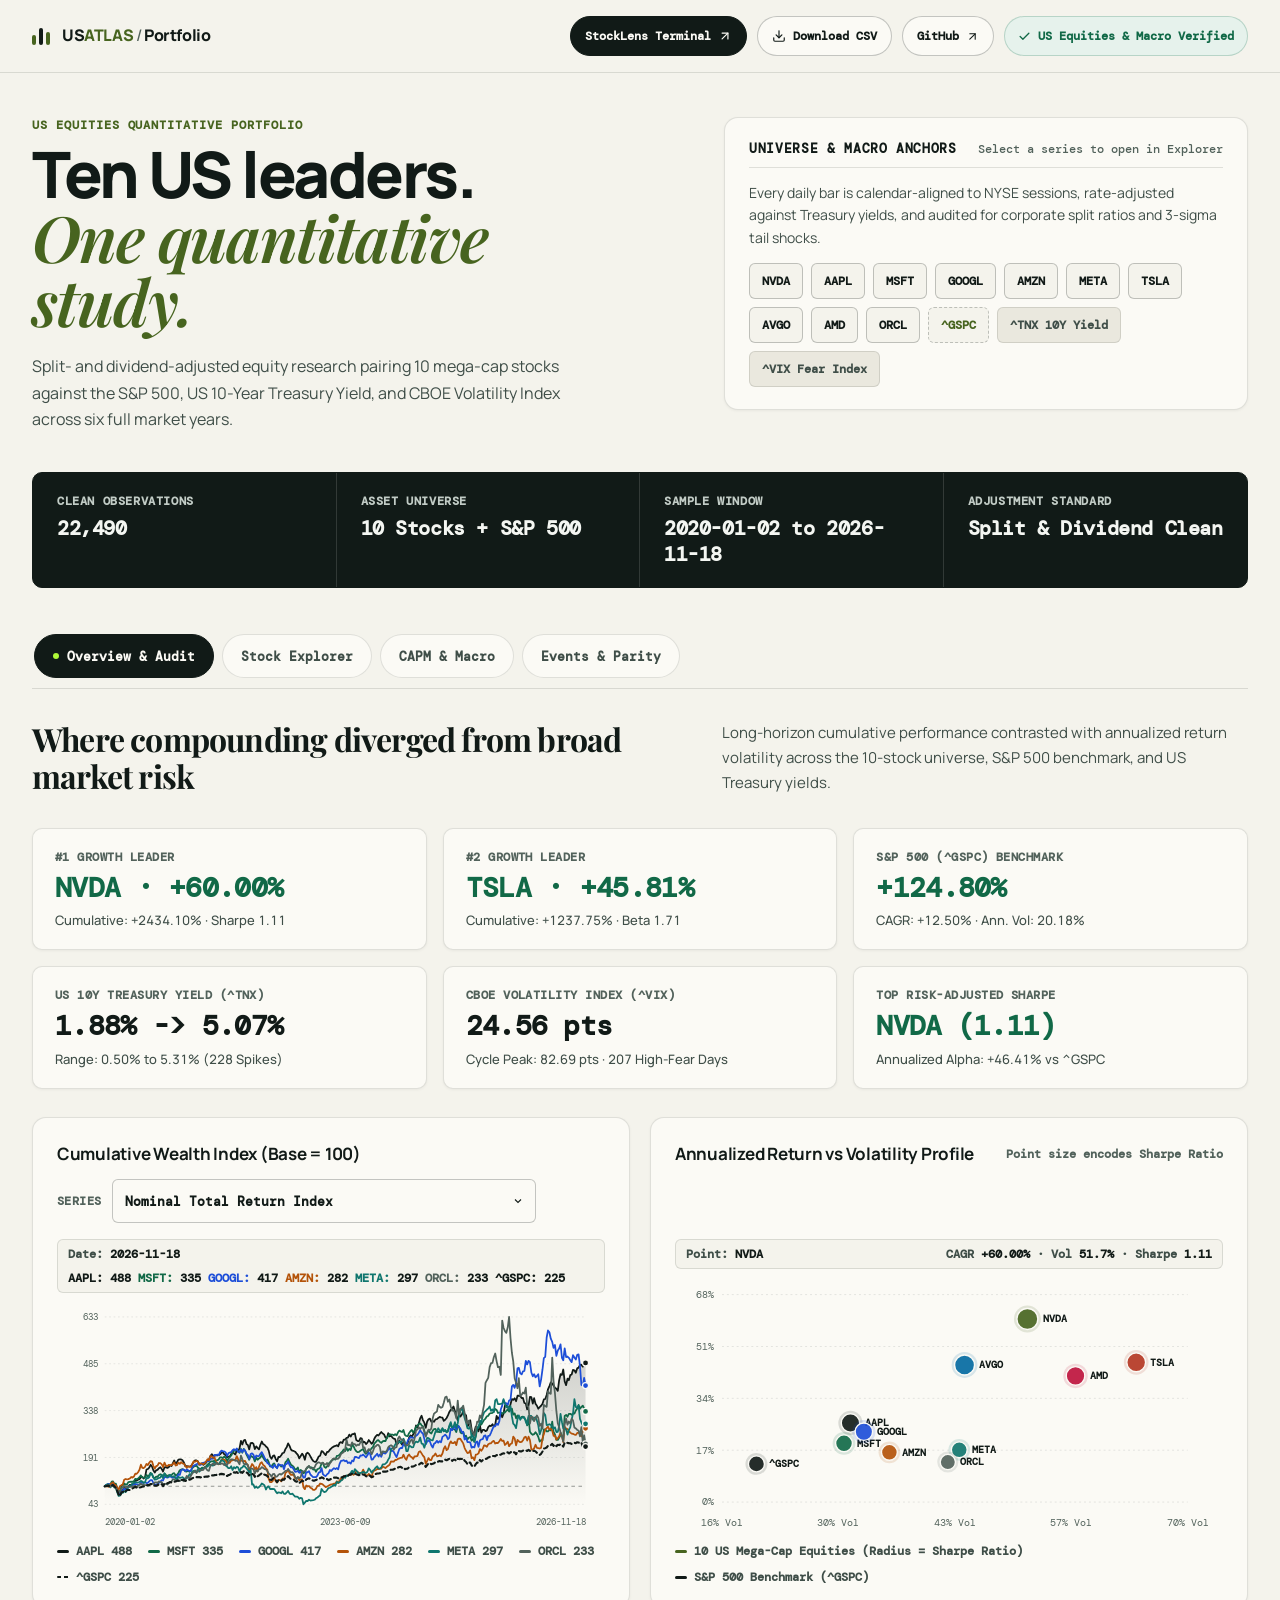
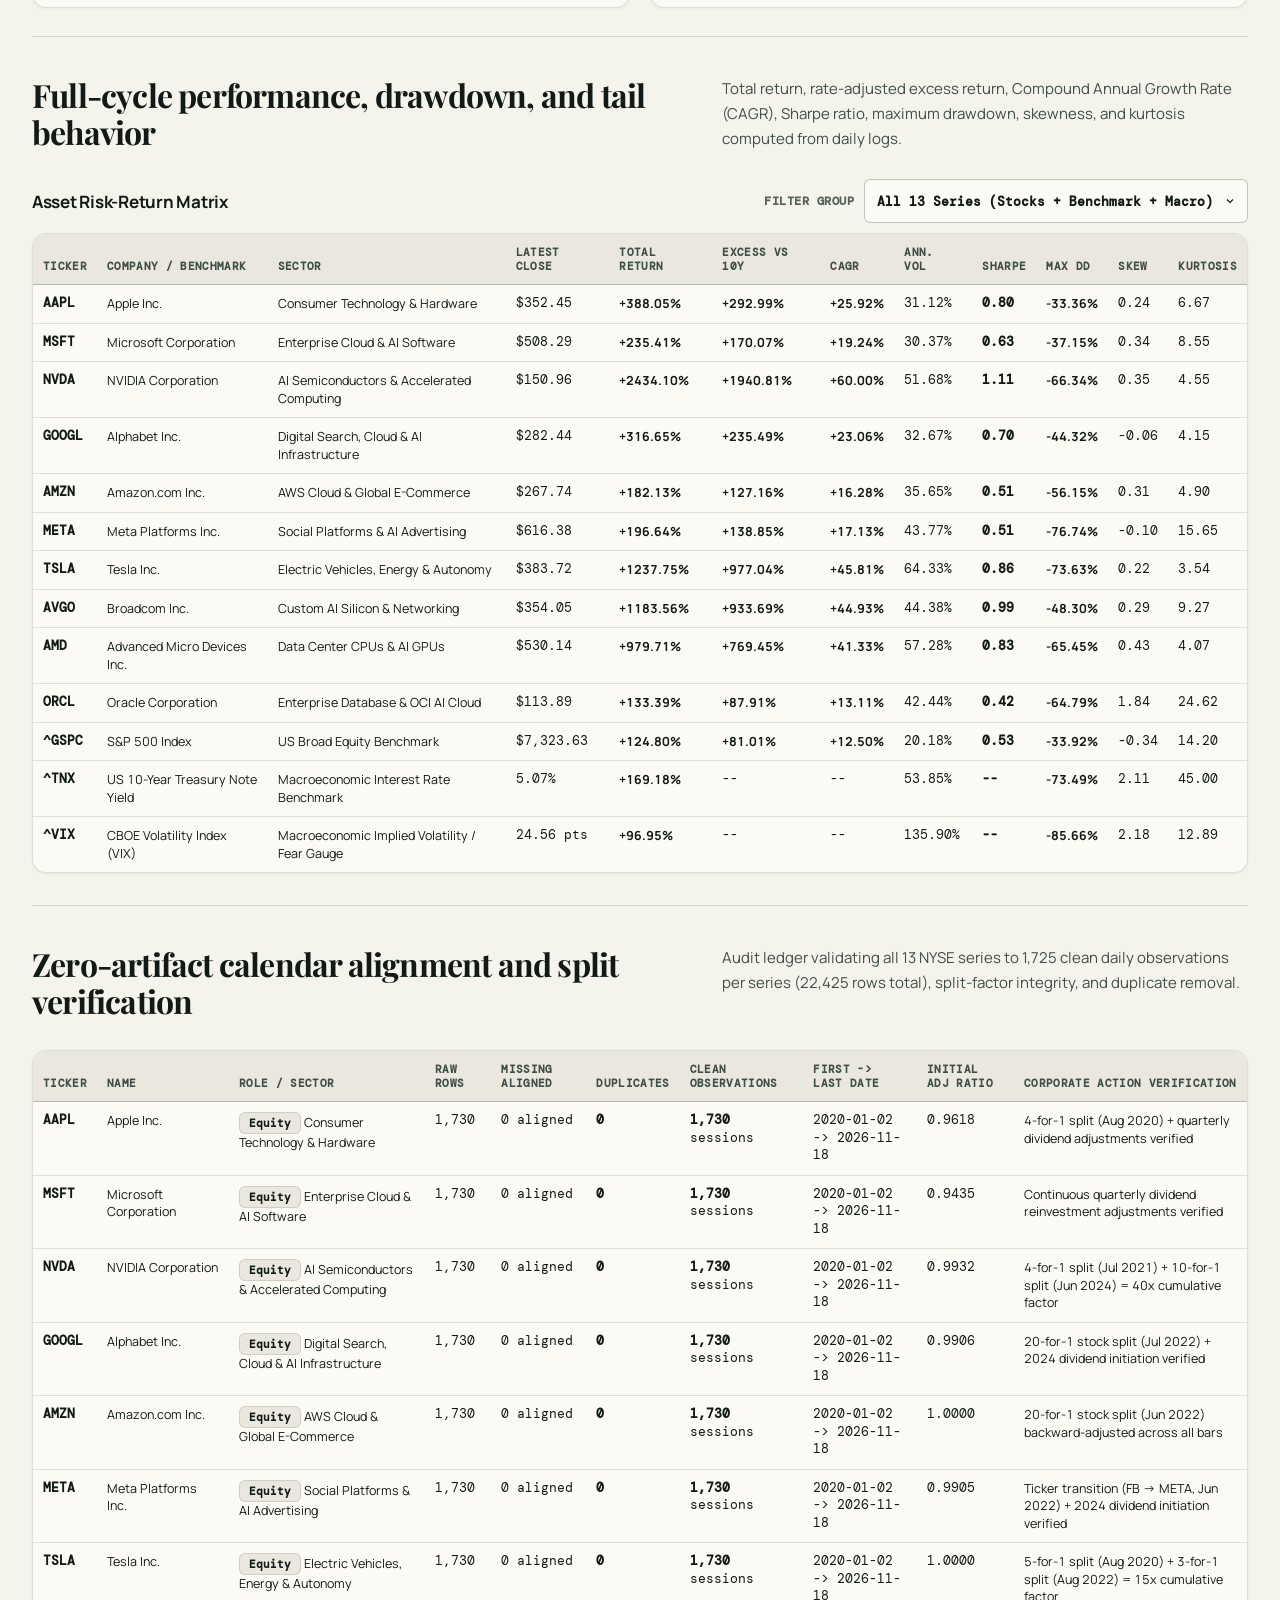
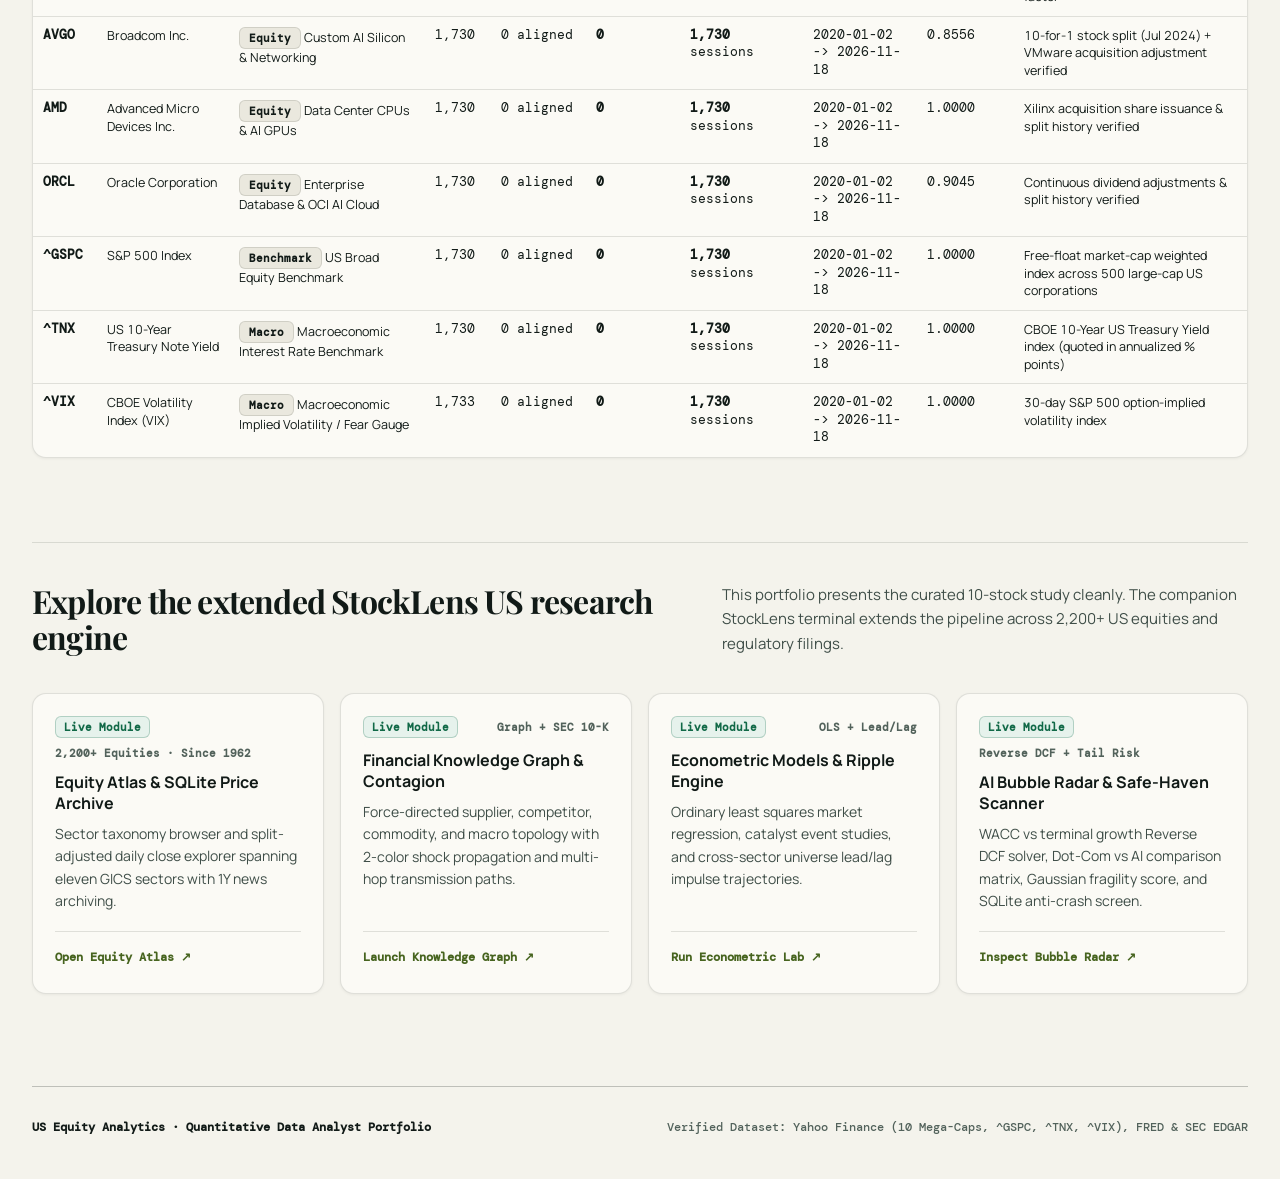
==== commit c85e2ee1: "feat: add RL PPO Macro-Ensemble trading simulation and 4-Quarter Seasonality Lab with per-year causa" ====
--- a/portfolio/index.html
+++ b/portfolio/index.html
@@ -460,6 +460,103 @@
             </div>
           </section>
 
+          <section id="sec-rl-portfolio" class="ty-secular-section" aria-labelledby="rl-portfolio-heading">
+            <div class="editorial-section-head">
+              <h2 id="rl-portfolio-heading">Macro-Aware Deep RL Portfolio Agent (PPO Out-of-Sample 2022–2026)</h2>
+              <p class="ed-desc">Multi-seed Proximal Policy Optimization (PPO) Actor-Critic trained on 2005–2017, validated on 2018–2021, and tested strictly out-of-sample across 2022–2026 with a +35-day macro publication lag, 10 bps transaction cost, and dynamic rotation across US Tech Giants, ^GSPC, IEF, TLT, and SHY cash.</p>
+            </div>
+
+            <div class="ty-kpi-grid">
+              <article class="kpi-card">
+                <span class="kpi-label">OOS CAGR &amp; Total Return</span>
+                <strong class="kpi-val" id="rl-kpi-cagr">--</strong>
+                <span class="kpi-sub" id="rl-kpi-cagr-sub">PPO Ensemble vs 60/40 Benchmark</span>
+              </article>
+              <article class="kpi-card">
+                <span class="kpi-label">OOS Sharpe &amp; Sortino</span>
+                <strong class="kpi-val" id="rl-kpi-sharpe">--</strong>
+                <span class="kpi-sub" id="rl-kpi-sharpe-sub">Multi-seed stability (seeds 42, 101, 2024)</span>
+              </article>
+              <article class="kpi-card">
+                <span class="kpi-label">OOS Max Drawdown &amp; Calmar</span>
+                <strong class="kpi-val" id="rl-kpi-mdd">--</strong>
+                <span class="kpi-sub" id="rl-kpi-mdd-sub">Downside protection vs 60/40 &amp; ^GSPC</span>
+              </article>
+              <article class="kpi-card">
+                <span class="kpi-label">Latest Target Allocation</span>
+                <strong class="kpi-val" id="rl-kpi-alloc">--</strong>
+                <span class="kpi-sub" id="rl-kpi-alloc-sub">Tech · ^GSPC · IEF/TLT · SHY Cash</span>
+              </article>
+            </div>
+
+            <div class="quant-controls-bar ty-controls-bar">
+              <div class="quant-field">
+                <label for="rl-mode-select">RL Evaluation View</label>
+                <select id="rl-mode-select" class="select-input">
+                  <option value="oos_wealth" selected>Out-of-Sample Equity Curve ($100 Base, 2022–2026): PPO vs Baselines</option>
+                  <option value="weights">Dynamic Sleeve Allocation (2022–2026, %): Tech · ^GSPC · Bonds · SHY Cash</option>
+                  <option value="drawdown">Out-of-Sample Underwater Drawdown (%): PPO vs 60/40 vs ^GSPC</option>
+                  <option value="walk_forward">Full Walk-Forward Trajectory (2005–2026: Train · Val · OOS Split)</option>
+                </select>
+              </div>
+            </div>
+
+            <article class="panel-card panel-spaced">
+              <div class="card-header">
+                <h3 id="rl-chart-title">Out-of-Sample Cumulative Wealth ($100 Base, 2022–2026)</h3>
+                <div class="ty-card-actions">
+                  <span class="badge-note" id="rl-source-badge">2022–2026 OOS Weekly Rebalance</span>
+                  <a class="ty-download-link" href="data/rl_portfolio_oos_daily.csv" download="rl_portfolio_oos_daily.csv">RL OOS Ledger CSV</a>
+                  <a class="ty-download-link" href="data/rl_portfolio_backtest.json" download="rl_portfolio_backtest.json">RL Backtest JSON</a>
+                </div>
+              </div>
+              <div id="rl-portfolio-chart" class="chart-box chart-box-tall">
+                <div class="chart-skeleton" aria-hidden="true"></div>
+              </div>
+              <p class="ty-method-note" id="rl-method-note"></p>
+            </article>
+
+            <div class="table-wrap panel-spaced">
+              <table class="data-table">
+                <thead>
+                  <tr>
+                    <th>Strategy (Out-of-Sample 2022–2026)</th>
+                    <th>$100 Terminal</th>
+                    <th>CAGR</th>
+                    <th>Total Return</th>
+                    <th>Ann. Vol</th>
+                    <th>Sharpe</th>
+                    <th>Sortino</th>
+                    <th>Max Drawdown</th>
+                    <th>Calmar</th>
+                    <th>Turnover / Yr</th>
+                  </tr>
+                </thead>
+                <tbody id="rl-leaderboard-tbody">
+                  <tr><td colspan="10" class="table-state-cell">Loading RL Out-of-Sample strategy leaderboard...</td></tr>
+                </tbody>
+              </table>
+            </div>
+
+            <div class="table-wrap panel-spaced">
+              <table class="data-table">
+                <thead>
+                  <tr>
+                    <th>OOS Macro Sub-Regime</th>
+                    <th>Window</th>
+                    <th>PPO RL Return (Max DD)</th>
+                    <th>60/40 Return (Max DD)</th>
+                    <th>S&amp;P 500 Return</th>
+                    <th>PPO Avg Sleeve Allocation (Tech · ^GSPC · Bonds · SHY)</th>
+                  </tr>
+                </thead>
+                <tbody id="rl-regime-tbody">
+                  <tr><td colspan="6" class="table-state-cell">Loading RL macro regime attribution...</td></tr>
+                </tbody>
+              </table>
+            </div>
+          </section>
+
           <div class="editorial-section-head">
             <h2>Interest rate regimes and implied volatility transmission</h2>
             <p class="ed-desc">Quantitative stress test evaluating equity drawdown sensitivity across US 10-Year Treasury Yield spikes (^TNX) and high VIX fear regimes (^VIX &gt; 25).</p>
